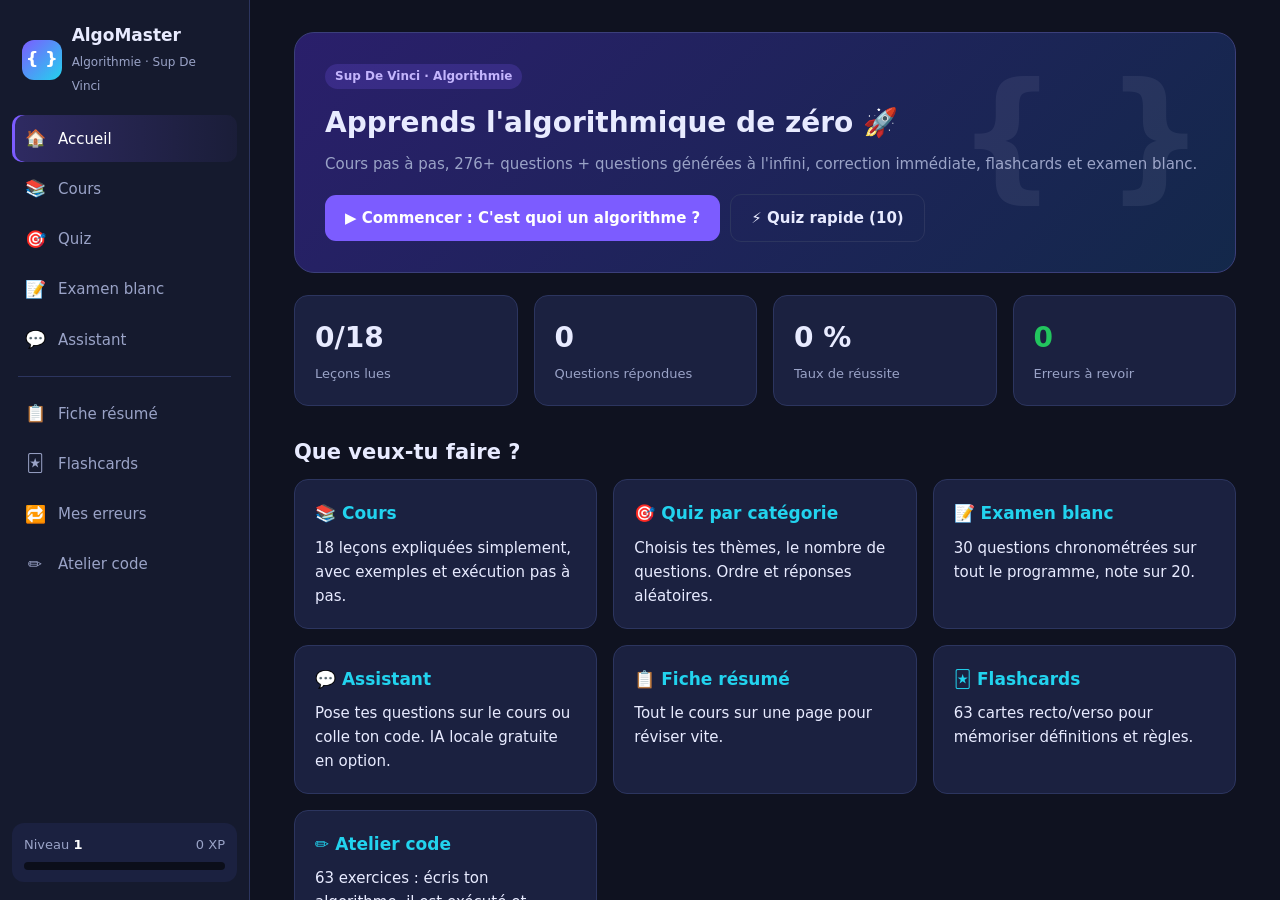
==== index.html @ 464a1f50 "Ajout de l'onglet Assistant (chatbot gratuit) - Assistant du cours : recherche BM25 dans les leçons," ====
<!DOCTYPE html>
<html lang="fr">
<head>
<meta charset="utf-8">
<meta name="viewport" content="width=device-width, initial-scale=1, viewport-fit=cover">
<meta name="theme-color" content="#0f1220">
<meta name="apple-mobile-web-app-capable" content="yes">
<meta name="apple-mobile-web-app-status-bar-style" content="black-translucent">
<meta name="apple-mobile-web-app-title" content="AlgoMaster">
<link rel="apple-touch-icon" href="[data-uri]">
<link rel="icon" href="[data-uri]">
<title>AlgoMaster</title>
<style>:root{
  --bg:#0f1220; --bg2:#151a2e; --card:#1b2140; --card2:#222a50; --line:#2c355f;
  --txt:#e8ebff; --mut:#9aa3c7; --acc:#7c5cff; --acc2:#22d3ee; --ok:#22c55e; --ko:#ef4444; --warn:#f59e0b;
  --code:#0b0e1a; --rad:14px;
}
*{box-sizing:border-box}
html,body{margin:0;height:100%}
body{background:var(--bg);color:var(--txt);font:15px/1.6 "Segoe UI",system-ui,sans-serif;display:flex;overflow:hidden}
a{color:var(--acc2)}
::-webkit-scrollbar{width:10px;height:10px}
::-webkit-scrollbar-thumb{background:#2c355f;border-radius:10px}
::-webkit-scrollbar-track{background:transparent}

/* Sidebar */
#side{width:250px;flex:none;background:var(--bg2);border-right:1px solid var(--line);display:flex;flex-direction:column;padding:18px 12px}
.brand{display:flex;align-items:center;gap:10px;padding:4px 10px 18px}
.logo{width:40px;height:40px;border-radius:12px;background:linear-gradient(135deg,var(--acc),var(--acc2));display:grid;place-items:center;font-weight:800;font-size:18px;color:#fff}
.brand b{font-size:17px;display:block}
.brand small{color:var(--mut);font-size:12px}
.nav{display:flex;flex-direction:column;gap:3px}
.nav button{all:unset;cursor:pointer;display:flex;align-items:center;gap:12px;padding:10px 12px;border-radius:10px;color:var(--mut);font-weight:500}
.nav button:hover{background:var(--card);color:var(--txt)}
.nav button.on{background:linear-gradient(90deg,rgba(124,92,255,.25),rgba(124,92,255,.05));color:#fff;box-shadow:inset 3px 0 0 var(--acc)}
.nav .ic{width:22px;text-align:center;font-size:17px}
.nav .sep{height:1px;background:var(--line);margin:10px 6px}
.nav .badge{margin-left:auto;background:var(--ko);color:#fff;font-size:11px;padding:0 7px;border-radius:10px}
.side-foot{margin-top:auto;padding:12px;background:var(--card);border-radius:12px}
.side-foot .lvl{display:flex;justify-content:space-between;font-size:13px;color:var(--mut)}
.bar{height:8px;background:#0b0e1a;border-radius:8px;overflow:hidden;margin-top:6px}
.bar i{display:block;height:100%;background:linear-gradient(90deg,var(--acc),var(--acc2));border-radius:8px;transition:width .5s}

/* Main */
#main{flex:1;overflow-y:auto;padding:32px 44px 60px}
.wrap{max-width:980px;margin:0 auto}
h1{font-size:28px;margin:0 0 6px}
h2{font-size:21px;margin:30px 0 10px}
h3{font-size:17px;margin:22px 0 8px;color:var(--acc2)}
.sub{color:var(--mut);margin:0 0 24px}
.grid{display:grid;gap:16px}
.g2{grid-template-columns:repeat(2,1fr)} .g3{grid-template-columns:repeat(3,1fr)} .g4{grid-template-columns:repeat(4,1fr)}
@media(max-width:1000px){.g3,.g4{grid-template-columns:repeat(2,1fr)}}
.card{background:var(--card);border:1px solid var(--line);border-radius:var(--rad);padding:20px}
.card h3{margin-top:0}
.card.click{cursor:pointer;transition:.18s}
.card.click:hover{transform:translateY(-3px);border-color:var(--acc);box-shadow:0 10px 30px rgba(124,92,255,.15)}
.stat b{font-size:28px;display:block}
.stat span{color:var(--mut);font-size:13px}
.hero{background:linear-gradient(135deg,#2a1f6b,#13284a);border:1px solid #3b3f7a;border-radius:20px;padding:30px;margin-bottom:22px;position:relative;overflow:hidden}
.hero:after{content:"{ }";position:absolute;right:30px;top:-10px;font-size:140px;font-weight:800;opacity:.07}
.pill{display:inline-block;padding:3px 10px;border-radius:20px;font-size:12px;font-weight:600;background:rgba(124,92,255,.2);color:#c4b5fd}
.pill.c1{background:rgba(34,211,238,.15);color:#67e8f9}
.pill.c2{background:rgba(245,158,11,.15);color:#fcd34d}
.pill.c3{background:rgba(34,197,94,.15);color:#86efac}
.btn{all:unset;cursor:pointer;display:inline-flex;align-items:center;gap:8px;padding:11px 20px;border-radius:11px;background:var(--acc);color:#fff;font-weight:600;transition:.15s}
.btn:hover{filter:brightness(1.12);transform:translateY(-1px)}
.btn.ghost{background:transparent;border:1px solid var(--line);color:var(--txt)}
.btn.ghost:hover{border-color:var(--acc)}
.btn.ok{background:var(--ok)} .btn.sm{padding:7px 14px;font-size:13px}
.btn[disabled]{opacity:.4;pointer-events:none}
.row{display:flex;gap:10px;flex-wrap:wrap;align-items:center}

/* Course */
.chap-list .card{display:flex;gap:16px;align-items:center}
.chap-num{width:44px;height:44px;flex:none;border-radius:12px;background:var(--card2);display:grid;place-items:center;font-weight:700;font-size:18px}
.done .chap-num{background:var(--ok);color:#06270f}
.lesson p,.lesson li{color:#d6daf5}
.lesson ul,.lesson ol{padding-left:22px}
.lesson li{margin:4px 0}
.box{border-radius:12px;padding:14px 18px;margin:16px 0;border-left:4px solid}
.box.def{background:rgba(124,92,255,.1);border-color:var(--acc)}
.box.tip{background:rgba(34,197,94,.08);border-color:var(--ok)}
.box.warn{background:rgba(245,158,11,.08);border-color:var(--warn)}
.box.ex{background:rgba(34,211,238,.07);border-color:var(--acc2)}
.box b.t{display:block;margin-bottom:4px}
pre.code{background:var(--code);border:1px solid var(--line);border-radius:12px;padding:14px 18px;font:14px/1.6 Consolas,"Cascadia Code",monospace;overflow-x:auto;margin:12px 0;color:#d5dbff;white-space:pre}
code{font-family:Consolas,monospace;background:var(--code);padding:1px 6px;border-radius:5px;color:#c4b5fd}
.kw{color:#c084fc;font-weight:600} .st{color:#86efac} .nu{color:#fbbf24} .cm{color:#6b7394;font-style:italic}
table.t{border-collapse:collapse;margin:12px 0;min-width:300px}
table.t th,table.t td{border:1px solid var(--line);padding:7px 14px;text-align:center}
table.t th{background:var(--card2)}
.v{color:var(--ok);font-weight:700} .f{color:var(--ko);font-weight:700}
.lesson-nav{display:flex;justify-content:space-between;margin-top:34px;padding-top:20px;border-top:1px solid var(--line)}
.analogy{background:var(--card2);border-radius:12px;padding:14px 18px;margin:14px 0}
.analogy:before{content:"💡 Image mentale : ";font-weight:700;color:var(--warn)}

/* Quiz */
.qhead{display:flex;justify-content:space-between;align-items:center;margin-bottom:14px;color:var(--mut);font-size:14px}
.qprog{height:6px;background:var(--card);border-radius:6px;overflow:hidden;margin-bottom:22px}
.qprog i{display:block;height:100%;background:linear-gradient(90deg,var(--acc),var(--acc2));transition:width .3s}
.qcard{background:var(--card);border:1px solid var(--line);border-radius:18px;padding:26px 28px}
.qtext{font-size:18px;font-weight:600;margin:4px 0 14px}
.choices{display:grid;gap:10px;margin-top:16px}
.choice{all:unset;cursor:pointer;display:flex;gap:14px;align-items:center;padding:14px 16px;border-radius:12px;background:var(--bg2);border:2px solid var(--line);transition:.12s}
.choice:hover{border-color:var(--acc)}
.choice .k{width:28px;height:28px;flex:none;border-radius:8px;background:var(--card2);display:grid;place-items:center;font-weight:700;font-size:13px}
.choice.good{border-color:var(--ok);background:rgba(34,197,94,.12)}
.choice.good .k{background:var(--ok);color:#052e12}
.choice.bad{border-color:var(--ko);background:rgba(239,68,68,.12)}
.choice.bad .k{background:var(--ko)}
.choice.lock{pointer-events:none}
.choice.dim{opacity:.5}
.qinput{display:flex;gap:10px;margin-top:16px}
.qinput input{flex:1;background:var(--bg2);border:2px solid var(--line);border-radius:12px;padding:13px 16px;color:var(--txt);font:16px Consolas,monospace;outline:none}
.qinput input:focus{border-color:var(--acc)}
.qinput input.good{border-color:var(--ok)} .qinput input.bad{border-color:var(--ko)}
.fb{margin-top:18px;border-radius:12px;padding:16px 18px;animation:pop .25s}
.fb.good{background:rgba(34,197,94,.1);border:1px solid rgba(34,197,94,.4)}
.fb.bad{background:rgba(239,68,68,.08);border:1px solid rgba(239,68,68,.4)}
.fb h4{margin:0 0 6px;font-size:16px}
.fb.good h4{color:var(--ok)} .fb.bad h4{color:#f87171}
.fb p{margin:6px 0;color:#d6daf5}
@keyframes pop{from{opacity:0;transform:translateY(6px)}to{opacity:1;transform:none}}
.cat-pick{display:grid;grid-template-columns:repeat(3,1fr);gap:10px}
.cat-pick label{display:flex;gap:10px;align-items:center;padding:12px 14px;background:var(--bg2);border:2px solid var(--line);border-radius:12px;cursor:pointer;user-select:none}
.cat-pick label:has(input:checked){border-color:var(--acc);background:rgba(124,92,255,.12)}
.cat-pick input{accent-color:var(--acc);width:17px;height:17px}
.seg{display:inline-flex;background:var(--bg2);border:1px solid var(--line);border-radius:11px;padding:4px;gap:4px}
.seg button{all:unset;cursor:pointer;padding:7px 16px;border-radius:8px;color:var(--mut);font-weight:600}
.seg button.on{background:var(--acc);color:#fff}
.score-ring{width:170px;height:170px;border-radius:50%;display:grid;place-items:center;margin:10px auto 20px}
.score-ring div{width:138px;height:138px;border-radius:50%;background:var(--card);display:grid;place-items:center;text-align:center}
.score-ring b{font-size:36px;display:block;line-height:1}
.review-item{border-left:4px solid var(--ok);padding:10px 16px;margin:10px 0;background:var(--bg2);border-radius:0 10px 10px 0}
.review-item.bad{border-color:var(--ko)}
.review-item small{color:var(--mut)}
.timer{font:600 16px Consolas,monospace;padding:4px 12px;border-radius:8px;background:var(--card)}
.timer.low{color:var(--ko)}

/* Flashcards */
.flash-wrap{perspective:1200px;max-width:660px;margin:20px auto}
.flash{position:relative;height:340px;transition:transform .55s;transform-style:preserve-3d;cursor:pointer}
.flash.flip{transform:rotateY(180deg)}
.flash>div{position:absolute;inset:0;backface-visibility:hidden;border-radius:20px;padding:30px;display:flex;flex-direction:column;justify-content:center;align-items:center;text-align:center;border:1px solid var(--line);overflow:auto}
.flash .front{background:linear-gradient(135deg,#2a1f6b,#1b2140);font-size:21px;font-weight:600}
.flash .back{background:var(--card);transform:rotateY(180deg);font-size:16px}
.flash .back pre.code{text-align:left;font-size:13px}
.flash small{color:var(--mut);font-size:12px;position:absolute;bottom:14px}

/* Exercises */
details.sol{margin-top:10px;background:var(--bg2);border-radius:10px;padding:10px 14px;border:1px solid var(--line)}
details.sol summary{cursor:pointer;font-weight:600;color:var(--acc2)}
details.hint summary{color:var(--warn)}
.diff{font-size:12px;letter-spacing:2px;color:var(--warn)}
.toast{position:fixed;bottom:24px;right:24px;background:var(--card2);border:1px solid var(--acc);padding:12px 18px;border-radius:12px;animation:pop .3s;z-index:9}
.empty{text-align:center;padding:50px;color:var(--mut)}
.empty b{font-size:44px;display:block}
.kbd{display:inline-block;border:1px solid var(--line);border-bottom-width:2px;border-radius:5px;padding:0 6px;font-size:12px;color:var(--mut)}
.tt-demo{display:flex;gap:16px;align-items:center;flex-wrap:wrap}
.tog{all:unset;cursor:pointer;padding:8px 16px;border-radius:10px;font-weight:700;min-width:70px;text-align:center}
.tog.on{background:rgba(34,197,94,.2);color:var(--ok)} .tog.off{background:rgba(239,68,68,.15);color:#f87171}
.tracer{background:var(--bg2);border:1px solid var(--line);border-radius:12px;padding:16px;margin:14px 0}
.tracer .line{font:14px Consolas,monospace;padding:2px 8px;border-radius:5px;white-space:pre}
.tracer .line.cur{background:rgba(124,92,255,.35)}
.vars{display:flex;gap:10px;flex-wrap:wrap;margin:10px 0}
.vars span{background:var(--card2);padding:4px 12px;border-radius:8px;font:13px Consolas,monospace}
.out{background:#000;color:#4ade80;font:13px Consolas,monospace;padding:10px 14px;border-radius:8px;min-height:36px;white-space:pre-wrap}
.catbar{display:flex;align-items:center;gap:12px;margin:8px 0}
.catbar span{width:180px;font-size:14px}
.catbar .bar{flex:1;margin:0}
.catbar em{width:60px;text-align:right;font-style:normal;color:var(--mut);font-size:13px}

/* Atelier code */
.ex-grid{display:grid;grid-template-columns:1.25fr 1fr;gap:18px;margin-top:18px;align-items:start}
@media(max-width:1100px){.ex-grid{grid-template-columns:1fr}}
.toolbar{display:flex;flex-wrap:wrap;gap:6px;margin-bottom:8px}
.toolbar button{all:unset;cursor:pointer;padding:5px 10px;border-radius:8px;background:var(--card);border:1px solid var(--line);font:13px Consolas,monospace;color:var(--txt)}
.toolbar button:hover{border-color:var(--acc)}
.toolbar .snip{color:var(--acc2);font-family:"Segoe UI",sans-serif;font-weight:600}
.ed-wrap{display:flex;background:var(--code);border:1px solid var(--line);border-radius:12px;overflow:hidden;height:420px;resize:vertical;min-height:200px}
.ed-wrap:focus-within{border-color:var(--acc)}
.gutter{padding:14px 0;text-align:right;color:#4b5580;font:14px/1.6 Consolas,monospace;user-select:none;overflow:hidden;min-width:44px;background:#0d1122;border-right:1px solid var(--line)}
.gutter div{padding:0 10px 0 6px}
.gutter .err{color:#fff;background:var(--ko)}
#ed{flex:1;background:transparent;color:#d5dbff;border:0;outline:0;resize:none;padding:14px;font:14px/1.6 Consolas,"Cascadia Code",monospace;white-space:pre;overflow:auto;tab-size:3;caret-color:var(--acc2)}
.test{border-left:4px solid var(--line);background:var(--bg2);border-radius:0 10px 10px 0;padding:10px 14px;margin:8px 0;font-size:14px}
.test.ok{border-color:var(--ok)} .test.ko{border-color:var(--ko)}
.test code{font-size:13px;white-space:pre-wrap}
.lbl{color:var(--mut);font-size:12px}
.errbox{background:rgba(239,68,68,.1);border:1px solid rgba(239,68,68,.4);border-radius:10px;padding:10px 14px;margin:8px 0;color:#fca5a5;font-size:14px}
.errbox a,.out a{cursor:pointer;text-decoration:underline;color:#fecaca}
.win{background:rgba(34,197,94,.12);border:1px solid rgba(34,197,94,.5);border-radius:12px;padding:14px 16px;margin:10px 0;animation:pop .3s}
.exo-card.ok{border-color:rgba(34,197,94,.55)} .exo-card.wip{border-color:rgba(245,158,11,.45)}
.note{color:var(--mut);font-size:14px;margin:6px 0}
#inp{width:100%;margin-top:10px;background:var(--bg2);border:1px solid var(--line);border-radius:10px;padding:9px 12px;color:var(--txt);font:14px Consolas,monospace;outline:none}
#inp:focus{border-color:var(--acc)}
.out .pr{color:#6b7394} .out .er{color:#f87171}
.btn[disabled]{opacity:.4;pointer-events:none}

/* Fenêtre de confirmation */
:root{color-scheme:dark}
.modal{position:fixed;inset:0;background:rgba(5,7,15,.72);display:grid;place-items:center;z-index:20;padding:16px}
.modal-box{background:var(--card);border:1px solid var(--line);border-radius:16px;padding:20px 22px;max-width:420px;width:100%;animation:pop .2s}
.modal-box p{margin:0 0 16px}
.grid>*,.ex-grid>*{min-width:0}
pre.code{max-width:100%}
#main{padding-left:max(44px,env(safe-area-inset-left,0px));padding-right:max(44px,env(safe-area-inset-right,0px))}
:focus-visible{outline:2px solid var(--acc2);outline-offset:2px}

/* ===== Téléphone ===== */
@media (max-width:760px){
  body{flex-direction:column}
  #side{order:2;width:auto;flex:none;flex-direction:row;padding-block:4px;padding-left:max(6px,env(safe-area-inset-left,0px));padding-right:max(6px,env(safe-area-inset-right,0px));border-right:0;border-top:1px solid var(--line)}
  .brand,.side-foot{display:none}
  .nav{flex-direction:row;overflow-x:auto;gap:2px;width:100%;scrollbar-width:none}
  .nav::-webkit-scrollbar{display:none}
  .nav .sep{display:none}
  .nav button{flex-direction:column;gap:1px;padding:6px 8px;font-size:11px;min-width:62px;justify-content:center;text-align:center;position:relative;white-space:nowrap}
  .nav .ic{font-size:20px;width:auto}
  .nav button.on{box-shadow:inset 0 3px 0 var(--acc)}
  .nav .badge{position:absolute;top:2px;right:6px;margin:0}
  #main{padding-block:18px 28px;padding-left:max(16px,env(safe-area-inset-left,0px));padding-right:max(16px,env(safe-area-inset-right,0px))}
  h1{font-size:23px} h2{font-size:19px;margin-top:24px}
  .sub{margin-bottom:16px}
  .g2,.g3{grid-template-columns:1fr}
  .g4{grid-template-columns:1fr 1fr}
  .hero{padding:20px;border-radius:16px}
  .hero:after{display:none}
  .card{padding:16px}
  .qcard{padding:18px 16px}
  .qtext{font-size:16.5px}
  .choice{padding:13px 12px}
  .cat-pick{grid-template-columns:1fr}
  pre.code{font-size:12.5px;padding:12px}
  table.t{display:block;overflow-x:auto;min-width:0;max-width:100%}
  .kbd-hint{font-size:0!important}
  .kbd-hint .kbd{display:none}
  .kbd-hint .btn{font-size:13px}
  .btn .kbd{display:none}
  .catbar span{width:auto;flex:0 0 44%;font-size:13px}
  .flash{height:300px} .flash .front{font-size:18px}
  .lesson-nav{flex-direction:column;gap:10px}
  .lesson-nav .btn{justify-content:center}
  .qinput input,#inp,#ed{font-size:16px}
  .ed-wrap{height:340px}
  .gutter{min-width:34px;font-size:16px}
  .toolbar{flex-wrap:nowrap;overflow-x:auto;padding-bottom:4px}
  .toolbar button{flex:none}
  .score-ring{width:140px;height:140px} .score-ring div{width:112px;height:112px}
  .score-ring b{font-size:30px}
  .seg{flex-wrap:wrap}
  .toast{left:16px;right:16px;bottom:90px}
  .tt-demo{gap:10px}
}

/* Assistant */
.ai-bar{display:flex;flex-wrap:wrap;gap:10px;align-items:center;margin-bottom:16px}
.ai-bar .note{margin:0;flex:1 1 260px}
.ai-bar .bar{margin:8px 0 4px}
.chat-log{display:flex;flex-direction:column;gap:12px;margin-bottom:14px}
.msg{max-width:88%;padding:12px 16px;border-radius:16px;line-height:1.55;min-width:0;overflow-wrap:anywhere}
.msg.me{align-self:flex-end;background:var(--acc);color:#fff;border-bottom-right-radius:4px}
.msg.me pre.code{margin:0;background:rgba(0,0,0,.25);border-color:transparent;color:#fff}
.msg.bot{align-self:flex-start;background:var(--card);border:1px solid var(--line);border-bottom-left-radius:4px}
.msg.bot p{margin:6px 0}
.msg.bot .box{margin:8px 0}
.chat-src{max-height:420px;overflow:auto}
.chat-src table.t{display:block;overflow-x:auto}
.msg a{cursor:pointer}
.chips{display:flex;flex-wrap:wrap;gap:8px;margin-bottom:12px}
.chip{all:unset;cursor:pointer;padding:6px 12px;border-radius:20px;background:var(--bg2);border:1px solid var(--line);font-size:13px;color:var(--txt)}
.chip:hover{border-color:var(--acc)}
.chat-form{display:flex;gap:10px;align-items:flex-end;position:sticky;bottom:0;background:var(--bg);padding-block:10px}
#chat-in{flex:1;min-width:0;resize:vertical;min-height:48px;max-height:240px;background:var(--bg2);border:2px solid var(--line);border-radius:12px;padding:12px 14px;color:var(--txt);font:15px "Segoe UI",system-ui,sans-serif;outline:none}
#chat-in:focus{border-color:var(--acc)}
.cursor{animation:blink 1s steps(2) infinite;color:var(--acc2)}
@keyframes blink{50%{opacity:0}}
.er{color:#f87171}
@media (max-width:760px){ .msg{max-width:96%} #chat-in{font-size:16px} }
</style>
</head>
<body>
<!--BODY-->
<aside id="side">
  <div class="brand"><div class="logo">{ }</div><div><b>AlgoMaster</b><small>Algorithmie · Sup De Vinci</small></div></div>
  <nav class="nav" id="nav"></nav>
  <div class="side-foot" id="lvl"></div>
</aside>
<main id="main"></main>
<script>// ================== CATÉGORIES ==================
const CATS = {
  intro:      {name:"Introduction",            icon:"🧭", part:1},
  variables:  {name:"Variables & types",       icon:"📦", part:1},
  operateurs: {name:"Opérateurs & logique",    icon:"🧮", part:1},
  conditions: {name:"Conditions",              icon:"🔀", part:1},
  boucles:    {name:"Boucles",                 icon:"🔁", part:2},
  classiques: {name:"Algorithmes classiques",  icon:"🏛️", part:2},
  recursivite:{name:"Récursivité",            icon:"🪆", part:2},
  tableaux:   {name:"Tableaux",                icon:"🗂️", part:2},
  tris:       {name:"Algorithmes de tri",      icon:"🔃", part:2},
  complexite: {name:"Complexité",              icon:"⏱️", part:2},
  fonctions:  {name:"Fonctions & modularité",  icon:"🧩", part:3},
};
const PARTS = {1:"Fondations et conditions",2:"Boucles, tableaux et complexité",3:"Fonctions et résolution de problèmes"};

// ================== TRACES PAS À PAS ==================
const TRACES = {
  moyenne: {
    code:["Début","  A ← 12","  B ← 16","  Moyenne ← (A + B) / 2","  Afficher Moyenne","Fin"],
    steps:[{l:0,v:{}},{l:1,v:{A:12}},{l:2,v:{A:12,B:16}},{l:3,v:{A:12,B:16,Moyenne:14}},{l:4,v:{A:12,B:16,Moyenne:14},o:"14"},{l:5,v:{A:12,B:16,Moyenne:14},o:"14"}]
  },
  pour: {
    code:["Début","  Pour i allant de 1 à 3 Faire","    Afficher i","  FinPour","Fin"],
    steps:[{l:0,v:{}},{l:1,v:{i:1}},{l:2,v:{i:1},o:"1"},{l:3,v:{i:1},o:"1"},{l:1,v:{i:2},o:"1"},{l:2,v:{i:2},o:"1\n2"},{l:3,v:{i:2},o:"1\n2"},{l:1,v:{i:3},o:"1\n2"},{l:2,v:{i:3},o:"1\n2\n3"},{l:3,v:{i:3},o:"1\n2\n3"},{l:4,v:{i:3},o:"1\n2\n3"}]
  },
  tantque: {
    code:["Début","  i ← 1","  TantQue i <= 3 Faire","    Afficher i","    i ← i + 1","  FinTantQue","Fin"],
    steps:[{l:0,v:{}},{l:1,v:{i:1}},{l:2,v:{i:1},n:"1 <= 3 ? VRAI → on entre"},{l:3,v:{i:1},o:"1"},{l:4,v:{i:2},o:"1"},{l:2,v:{i:2},o:"1",n:"2 <= 3 ? VRAI"},{l:3,v:{i:2},o:"1\n2"},{l:4,v:{i:3},o:"1\n2"},{l:2,v:{i:3},o:"1\n2",n:"3 <= 3 ? VRAI"},{l:3,v:{i:3},o:"1\n2\n3"},{l:4,v:{i:4},o:"1\n2\n3"},{l:2,v:{i:4},o:"1\n2\n3",n:"4 <= 3 ? FAUX → on sort"},{l:6,v:{i:4},o:"1\n2\n3"}]
  },
  somme: {
    code:["Début","  somme ← 0","  Pour i allant de 1 à 4 Faire","    somme ← somme + i","  FinPour","  Afficher somme","Fin"],
    steps:[{l:0,v:{}},{l:1,v:{somme:0}},{l:2,v:{somme:0,i:1}},{l:3,v:{somme:1,i:1},n:"0 + 1 = 1"},{l:2,v:{somme:1,i:2}},{l:3,v:{somme:3,i:2},n:"1 + 2 = 3"},{l:2,v:{somme:3,i:3}},{l:3,v:{somme:6,i:3},n:"3 + 3 = 6"},{l:2,v:{somme:6,i:4}},{l:3,v:{somme:10,i:4},n:"6 + 4 = 10"},{l:5,v:{somme:10,i:4},o:"10"},{l:6,v:{somme:10,i:4},o:"10"}]
  },
  max: {
    code:["Début","  Notes ← [12, 8, 17, 14]","  maximum ← Notes[0]","  Pour i allant de 1 à 3 Faire","    Si Notes[i] > maximum Alors","      maximum ← Notes[i]","    FinSi","  FinPour","  Afficher maximum","Fin"],
    steps:[{l:0,v:{}},{l:1,v:{Notes:"[12,8,17,14]"}},{l:2,v:{maximum:12}},{l:3,v:{maximum:12,i:1}},{l:4,v:{maximum:12,i:1},n:"Notes[1]=8 > 12 ? FAUX"},{l:3,v:{maximum:12,i:2}},{l:4,v:{maximum:12,i:2},n:"Notes[2]=17 > 12 ? VRAI"},{l:5,v:{maximum:17,i:2}},{l:3,v:{maximum:17,i:3}},{l:4,v:{maximum:17,i:3},n:"Notes[3]=14 > 17 ? FAUX"},{l:8,v:{maximum:17,i:3},o:"17"},{l:9,v:{maximum:17,i:3},o:"17"}]
  },
  pgcd: {
    code:["Début","  a ← 48","  b ← 18","  TantQue b ≠ 0 Faire","    r ← a MOD b","    a ← b","    b ← r","  FinTantQue","  Afficher a","Fin"],
    steps:[{l:0,v:{}},{l:1,v:{a:48}},{l:2,v:{a:48,b:18}},{l:3,v:{a:48,b:18},n:"18 ≠ 0 → on continue"},{l:4,v:{a:48,b:18,r:12},n:"48 MOD 18 = 12"},{l:5,v:{a:18,b:18,r:12}},{l:6,v:{a:18,b:12,r:12}},{l:3,v:{a:18,b:12,r:12},n:"12 ≠ 0"},{l:4,v:{a:18,b:12,r:6},n:"18 MOD 12 = 6"},{l:5,v:{a:12,b:12,r:6}},{l:6,v:{a:12,b:6,r:6}},{l:3,v:{a:12,b:6,r:6},n:"6 ≠ 0"},{l:4,v:{a:12,b:6,r:0},n:"12 MOD 6 = 0"},{l:5,v:{a:6,b:6,r:0}},{l:6,v:{a:6,b:0,r:0}},{l:3,v:{a:6,b:0,r:0},n:"b = 0 → on sort"},{l:8,v:{a:6,b:0,r:0},o:"6"},{l:9,v:{a:6,b:0,r:0},o:"6"}]
  }
};

TRACES.factrec = {
  code:["Fonction Fact(n) : entier","  Si n <= 1 Alors","    Retourner 1","  FinSi","  Retourner n * Fact(n - 1)","FinFonction"],
  steps:[
    {l:0,v:{pile:"Fact(3)",n:3},n:"On appelle Fact(3)"},
    {l:1,v:{pile:"Fact(3)",n:3},n:"3 <= 1 ? FAUX"},
    {l:4,v:{pile:"Fact(3)",n:3},n:"Pour calculer 3 × Fact(2), il faut d'abord Fact(2) : nouvel appel"},
    {l:0,v:{pile:"Fact(3) → Fact(2)",n:2}},
    {l:1,v:{pile:"Fact(3) → Fact(2)",n:2},n:"2 <= 1 ? FAUX"},
    {l:4,v:{pile:"Fact(3) → Fact(2)",n:2},n:"Il faut Fact(1) : nouvel appel"},
    {l:0,v:{pile:"Fact(3) → Fact(2) → Fact(1)",n:1}},
    {l:1,v:{pile:"Fact(3) → Fact(2) → Fact(1)",n:1},n:"1 <= 1 ? VRAI : c'est le cas de base"},
    {l:2,v:{pile:"Fact(3) → Fact(2) → Fact(1)",n:1},n:"Fact(1) retourne 1. On remonte !"},
    {l:4,v:{pile:"Fact(3) → Fact(2)",n:2},n:"Fact(2) = 2 × Fact(1) = 2 × 1 = 2"},
    {l:4,v:{pile:"Fact(3)",n:3},n:"Fact(3) = 3 × Fact(2) = 3 × 2 = 6"},
    {l:5,v:{"résultat":6},o:"6"}]
};
TRACES.bulles = {
  code:["Début","  T ← [3, 1, 2]","  Pour i ← 0 à N - 2 Faire","    Pour j ← 0 à N - i - 2 Faire","      Si T[j] > T[j + 1] Alors","        Temp ← T[j]","        T[j] ← T[j + 1]","        T[j + 1] ← Temp","      FinSi","    FinPour","  FinPour","  Afficher T","Fin"],
  steps:[
    {l:1,v:{T:"[3, 1, 2]",N:3}},
    {l:2,v:{T:"[3, 1, 2]",i:0},n:"1er passage"},
    {l:3,v:{T:"[3, 1, 2]",i:0,j:0}},
    {l:4,v:{T:"[3, 1, 2]",i:0,j:0},n:"T[0]=3 > T[1]=1 ? VRAI → on échange"},
    {l:5,v:{T:"[3, 1, 2]",i:0,j:0,Temp:3}},
    {l:6,v:{T:"[1, 1, 2]",i:0,j:0,Temp:3}},
    {l:7,v:{T:"[1, 3, 2]",i:0,j:0,Temp:3}},
    {l:3,v:{T:"[1, 3, 2]",i:0,j:1}},
    {l:4,v:{T:"[1, 3, 2]",i:0,j:1},n:"T[1]=3 > T[2]=2 ? VRAI → on échange"},
    {l:7,v:{T:"[1, 2, 3]",i:0,j:1,Temp:3},n:"Le plus grand (3) est arrivé à la fin"},
    {l:2,v:{T:"[1, 2, 3]",i:1},n:"2e passage (un voisin de moins à comparer)"},
    {l:3,v:{T:"[1, 2, 3]",i:1,j:0}},
    {l:4,v:{T:"[1, 2, 3]",i:1,j:0},n:"T[0]=1 > T[1]=2 ? FAUX → rien"},
    {l:11,v:{T:"[1, 2, 3]"},o:"[1, 2, 3]"},
    {l:12,v:{T:"[1, 2, 3]"},o:"[1, 2, 3]"}]
};

// ================== LEÇONS ==================
const LESSONS = [
// ---------------------------------------------------------------- PARTIE 1
{id:"l1", part:1, cat:"intro", title:"C'est quoi un algorithme ?", html:`
<p>Bienvenue ! Ici on part de <b>zéro</b>. Pas besoin de savoir programmer : l'algorithmique, c'est d'abord apprendre à <b>réfléchir étape par étape</b>.</p>
<div class="box def"><b class="t">📘 Définition — Algorithme</b>Un algorithme est une <b>suite finie</b> et <b>non ambiguë</b> d'instructions, à suivre dans un <b>ordre précis</b>, pour résoudre un problème ou obtenir un résultat.</div>
<div class="box def"><b class="t">📘 Définition — Algorithmique</b>L'algorithmique est l'étude et la production de règles et de techniques qui servent à <b>concevoir</b> des algorithmes.</div>
<div class="analogy">Une <b>recette de cuisine</b> est un algorithme : des ingrédients (les <i>données d'entrée</i>), des étapes dans un ordre précis (les <i>instructions</i>), et un plat à la fin (le <i>résultat</i>).</div>
<h3>Décortiquons les 3 mots-clés</h3>
<ul>
<li><b>Finie</b> : l'algorithme doit <b>s'arrêter</b> un jour. Une recette qui dit « remuer pour toujours » n'est pas un algorithme.</li>
<li><b>Non ambiguë</b> : chaque instruction n'a <b>qu'une seule interprétation</b>. « Ajouter un peu de sel » est ambigu ; « ajouter 5 g de sel » ne l'est pas.</li>
<li><b>Ordre précis</b> : on ne met pas le gâteau au four avant de mélanger la pâte.</li>
</ul>
<h3>Des algorithmes partout autour de toi</h3>
<ul>
<li>💳 <b>Carte bancaire</b> : vérifier le code PIN.</li>
<li>🗺️ <b>GPS</b> : comparer plusieurs chemins pour trouver le plus rapide.</li>
<li>📧 <b>Boîte mail</b> : détecter et filtrer les spams.</li>
<li>🛗 <b>Ascenseur</b> : déterminer l'ordre de desserte des étages.</li>
</ul>
<h3>À quoi ça sert ?</h3>
<ul>
<li>Résoudre un problème de manière <b>logique et structurée</b>.</li>
<li>Définir une suite <b>finie</b> d'instructions <b>précises</b>.</li>
<li>Obtenir un <b>résultat attendu</b> à partir de <b>données d'entrée</b>.</li>
<li>Accomplir une tâche de manière <b>automatique et reproductible</b>.</li>
</ul>
<div class="box tip"><b class="t">✅ En bref</b>Un algorithme sert à… nous simplifier la vie !</div>
<h3>Algorithme ≠ Programme</h3>
<p>Un <b>algorithme</b> est une idée, une méthode, écrite en français structuré (le <b>pseudo-code</b>). Un <b>programme</b> <b>traduit</b> cet algorithme dans un <b>langage de programmation</b> (Python, Java, C…) pour qu'un ordinateur puisse l'<b>exécuter</b>.</p>
<div class="analogy">L'algorithme, c'est le plan de la maison. Le programme, c'est la maison construite avec de vraies briques (un vrai langage).</div>
<table class="t"><tr><th></th><th>Algorithme</th><th>Programme</th></tr>
<tr><td>Écrit en</td><td>pseudo-code (français)</td><td>langage (Python, C…)</td></tr>
<tr><td>Lu par</td><td>un humain</td><td>un ordinateur</td></tr>
<tr><td>Exécutable ?</td><td class="f">Non</td><td class="v">Oui</td></tr></table>
`},
{id:"l2", part:1, cat:"intro", title:"Résoudre un problème étape par étape", html:`
<p>Avant d'écrire la moindre ligne, il faut une <b>méthode</b>. Voici les 5 étapes du cours, à suivre <b>dans l'ordre</b> :</p>
<ol>
<li><b>Comprendre le problème</b> : identifier l'objectif à atteindre.</li>
<li><b>Identifier les données</b> : quelles informations ai-je (<i>entrées</i>) et quel résultat j'attends (<i>sortie</i>) ?</li>
<li><b>Décomposer la solution</b> : définir les étapes nécessaires dans le bon ordre.</li>
<li><b>Formaliser l'algorithme</b> : écrire les instructions en <b>pseudo-code</b>.</li>
<li><b>Tester la solution</b> : vérifier le résultat avec plusieurs exemples et corriger les erreurs.</li>
</ol>
<div class="box tip"><b class="t">🧠 Moyen mnémotechnique</b><b>C</b>omprendre → <b>I</b>dentifier → <b>D</b>écomposer → <b>F</b>ormaliser → <b>T</b>ester</div>
<h3>Exemple complet : calculer une moyenne</h3>
<p><b>1. Comprendre</b> : on veut la moyenne de deux nombres.<br><b>2. Données</b> : entrée = deux nombres A et B ; sortie = leur moyenne.<br><b>3. Décomposer</b> : additionner A et B, diviser par 2, afficher.<br><b>4. Formaliser</b> :</p>
<pre class="code">Algorithme : Calculer_Moyenne
// Entrée : deux nombres A et B
// Sortie : la moyenne des deux nombres
Début
  Moyenne ← (A + B) / 2
  Afficher Moyenne
Fin</pre>
<p><b>5. Tester</b> : avec A = 12 et B = 16 → (12 + 16) / 2 = 28 / 2 = <b>14</b> ✔️. Avec A = 10 et B = 10 → 10 ✔️.</p>
<h3>▶️ Regarde l'algorithme s'exécuter</h3>
<p>Clique sur « Étape suivante » et observe comment les variables changent :</p>
<div data-trace="moyenne"></div>
<div class="box warn"><b class="t">⚠️ Piège classique</b>Écrire <code>A + B / 2</code> sans parenthèses ! La division est prioritaire : 12 + 16 / 2 = 12 + 8 = 20 ❌. Il faut <code>(A + B) / 2</code>.</div>
<div class="box def"><b class="t">À retenir</b>Un algorithme combine des <b>données</b>, des <b>calculs</b> et des <b>conditions</b> pour résoudre un problème. Il commence par <code>Début</code> et finit par <code>Fin</code>.</div>
`},
{id:"l3", part:1, cat:"variables", title:"Les variables et les types", html:`
<div class="box def"><b class="t">📘 Variable</b>Une variable est une <b>case mémoire</b> qui porte un <b>nom</b> et qui contient une <b>valeur</b>. Cette valeur peut <b>changer</b> au cours de l'algorithme (d'où le nom « variable »).</div>
<div class="analogy">Une variable, c'est une <b>boîte avec une étiquette</b>. L'étiquette = le nom (<code>age</code>), le contenu = la valeur (<code>20</code>). Le <b>type</b> dit quel genre de chose on a le droit de mettre dedans.</div>
<h3>Les 4 types de base</h3>
<table class="t"><tr><th>Type</th><th>Définition</th><th>Exemples</th><th>Utilisation</th></tr>
<tr><td><b>Entier</b> (Integer)</td><td>nombre sans partie décimale</td><td>-5, 0, 12, 150</td><td>âge, nombre d'étudiants, quantité</td></tr>
<tr><td><b>Réel</b> (Float)</td><td>nombre pouvant avoir une partie décimale</td><td>3.14, -2.5, 10.0</td><td>prix, température, moyenne</td></tr>
<tr><td><b>Booléen</b> (Boolean)</td><td>valeur logique à 2 états seulement</td><td>VRAI, FAUX</td><td>majeur ?, mot de passe correct ?</td></tr>
<tr><td><b>Chaîne</b> (String)</td><td>suite de caractères = du texte</td><td>"Bonjour", "Alice", "12345"</td><td>nom, adresse, message</td></tr></table>
<div class="box warn"><b class="t">⚠️ Pièges fréquents</b>
<ul><li><code>10.0</code> est un <b>réel</b>, pas un entier (il a une partie décimale, même nulle).</li>
<li><code>"12345"</code> est une <b>chaîne</b> (il y a des guillemets !), pas un nombre. On ne peut pas faire de calcul avec.</li>
<li><code>"VRAI"</code> entre guillemets est une chaîne ; <code>VRAI</code> sans guillemets est un booléen.</li>
<li>Un nombre <b>négatif</b> comme -5 reste un <b>entier</b>.</li></ul></div>
<h3>Comment choisir le bon type ?</h3>
<ul>
<li>Ça se compte (personnes, objets) → <b>Entier</b></li>
<li>Ça se mesure / peut avoir des virgules (prix, moyenne, taille) → <b>Réel</b></li>
<li>C'est une réponse oui/non → <b>Booléen</b></li>
<li>C'est du texte (nom, code postal, numéro de téléphone) → <b>Chaîne</b></li>
</ul>
<div class="box tip"><b class="t">💡 Astuce</b>Un numéro de téléphone « 0612345678 » se stocke en <b>Chaîne</b> : on ne fait jamais de calcul dessus, et le 0 du début disparaîtrait avec un entier !</div>
<h3>Déclarer une variable</h3>
<p><b>Déclarer</b> une variable, c'est annoncer son <b>nom</b> et (selon la notation) son <b>type</b>, avant de l'utiliser.</p>
<pre class="code">Déclarer age : Entier
Déclarer prenom : Chaîne
Déclarer moyenne : Réel
Déclarer est_majeur : Booléen</pre>
<p><b>Objectif</b> : identifier les données que l'algorithme doit manipuler.</p>
`},
{id:"l4", part:1, cat:"variables", title:"Affectation, Lire et Afficher", html:`
<h3>1. L'affectation : ←</h3>
<div class="box def"><b class="t">📘 Affectation</b>Affecter une valeur, c'est <b>stocker</b> cette valeur dans une variable. Notation : la flèche <code>←</code></div>
<pre class="code">age ← 20
moyenne ← 15.5
prenom ← "Alice"</pre>
<p><code>age ← 20</code> se lit : « la variable <b>age reçoit</b> la valeur 20 ». On lit <b>de droite à gauche</b> : la valeur va dans la boîte.</p>
<h3>Une variable peut changer de valeur</h3>
<pre class="code">age ← 20
age ← 21</pre>
<p>La valeur finale de <code>age</code> est <b>21</b>. L'ancienne valeur (20) est <b>écrasée</b> : une variable ne garde qu'<b>une seule valeur à la fois</b>.</p>
<h3>Le cas qui perturbe tout le monde : x ← x + 1</h3>
<pre class="code">x ← 5
x ← x + 1</pre>
<p>En maths, « x = x + 1 » est impossible. Mais en algorithmique, on <b>calcule d'abord la droite</b> (x + 1 = 5 + 1 = 6), <b>puis</b> on range le résultat dans x. Donc x vaut <b>6</b>. C'est ce qu'on appelle <b>incrémenter</b>.</p>
<div class="box tip"><b class="t">✅ Règle d'or de l'affectation</b>1) On évalue <b>tout</b> le côté droit avec les valeurs actuelles. 2) On met le résultat dans la variable de gauche.</div>
<h3>Exemple : échanger deux variables</h3>
<pre class="code">a ← 3
b ← 7
temp ← a     // temp = 3
a ← b        // a = 7
b ← temp     // b = 3</pre>
<p>Sans la variable <code>temp</code>, on perdrait la valeur de a ! (si on fait <code>a ← b</code> puis <code>b ← a</code>, les deux valent 7).</p>
<h3>2. Lire : récupérer une donnée</h3>
<p><b>Lire</b> une donnée consiste à récupérer une information fournie par l'<b>utilisateur</b> (au clavier) ou une autre source.</p>
<pre class="code">Afficher "Quel est votre âge ?"
Lire age</pre>
<p>L'algorithme <b>attend</b> que l'utilisateur tape une valeur, puis la <b>stocke</b> dans <code>age</code>.</p>
<h3>3. Afficher : montrer un résultat</h3>
<p><b>Afficher</b> consiste à présenter une information à l'utilisateur (à l'écran).</p>
<pre class="code">age ← 20
Afficher age            // affiche : 20
Afficher "age"          // affiche le TEXTE : age
Afficher "J'ai ", age, " ans"   // affiche : J'ai 20 ans</pre>
<div class="box warn"><b class="t">⚠️ Attention aux guillemets</b><code>Afficher age</code> affiche la <b>valeur</b> de la variable (20). <code>Afficher "age"</code> affiche le <b>mot</b> « age ».</div>
<div class="box def"><b class="t">À retenir</b><code>Lire</code> = entrée (utilisateur → algorithme). <code>Afficher</code> = sortie (algorithme → utilisateur). <code>←</code> = ranger une valeur dans une variable.</div>
`},
{id:"l5", part:1, cat:"operateurs", title:"Opérateurs, = vs ← et table de vérité", html:`
<h3>Opérateurs arithmétiques (calculs)</h3>
<table class="t"><tr><th>Opérateur</th><th>Rôle</th><th>Exemple</th><th>Résultat</th></tr>
<tr><td><code>+</code></td><td>addition</td><td>7 + 2</td><td>9</td></tr>
<tr><td><code>-</code></td><td>soustraction</td><td>7 - 2</td><td>5</td></tr>
<tr><td><code>*</code></td><td>multiplication</td><td>7 * 2</td><td>14</td></tr>
<tr><td><code>/</code></td><td>division</td><td>7 / 2</td><td>3.5</td></tr>
<tr><td><code>DIV</code></td><td>division entière (quotient)</td><td>7 DIV 2</td><td>3</td></tr>
<tr><td><code>MOD</code></td><td>reste de la division entière</td><td>7 MOD 2</td><td>1</td></tr></table>
<div class="analogy">7 bonbons partagés entre 2 enfants : chacun en a <b>3</b> (7 DIV 2) et il en <b>reste 1</b> (7 MOD 2).</div>
<div class="box tip"><b class="t">💡 MOD, l'outil magique</b>
<ul><li><code>n MOD 2 = 0</code> → n est <b>pair</b> ; <code>n MOD 2 = 1</code> → n est <b>impair</b>.</li>
<li><code>a MOD b = 0</code> → a est <b>divisible</b> par b (b divise a).</li>
<li>Si a &lt; b, alors <code>a MOD b = a</code> (ex : 3 MOD 5 = 3).</li></ul></div>
<p><b>Priorité</b> : comme en maths, <code>* / DIV MOD</code> passent avant <code>+ -</code>. Les parenthèses passent avant tout. Ex : 2 + 3 * 4 = 14 (pas 20).</p>
<h3>Opérateurs de comparaison (résultat = VRAI ou FAUX)</h3>
<table class="t"><tr><th>Opérateur</th><th>Signification</th><th>Exemple</th></tr>
<tr><td><code>=</code></td><td>égal à</td><td>5 = 5 → VRAI</td></tr>
<tr><td><code>≠</code> ou <code>&lt;&gt;</code></td><td>différent de</td><td>5 ≠ 3 → VRAI</td></tr>
<tr><td><code>&lt;</code> / <code>&gt;</code></td><td>strictement inférieur / supérieur</td><td>5 &gt; 5 → FAUX</td></tr>
<tr><td><code>&lt;=</code> / <code>&gt;=</code></td><td>inférieur ou égal / supérieur ou égal</td><td>5 &gt;= 5 → VRAI</td></tr></table>
<h3>⚡ La différence entre = et ←</h3>
<div class="grid g2"><div class="box def" style="margin:0"><b class="t">← : affectation</b>Attribue une valeur à une variable.<br><code>x ← 5</code> : x <b>prend</b> la valeur 5. C'est une <b>action</b>.</div>
<div class="box ex" style="margin:0"><b class="t">= : comparaison</b>Vérifie si deux valeurs sont égales.<br><code>x = 5</code> : est-ce que x <b>vaut</b> 5 ? C'est une <b>question</b> (réponse VRAI/FAUX).</div></div>
<h3>Opérateurs logiques : ET, OU, NON</h3>
<ul>
<li><b>ET</b> : VRAI seulement si les <b>deux</b> conditions sont vraies.</li>
<li><b>OU</b> : VRAI si <b>au moins une</b> des deux conditions est vraie.</li>
<li><b>NON</b> : <b>inverse</b> : VRAI devient FAUX et FAUX devient VRAI.</li>
</ul>
<h3>Table de vérité</h3>
<table class="t"><tr><th>A</th><th>B</th><th>A ET B</th><th>A OU B</th><th>NON A</th></tr>
<tr><td class="v">VRAI</td><td class="v">VRAI</td><td class="v">VRAI</td><td class="v">VRAI</td><td class="f">FAUX</td></tr>
<tr><td class="v">VRAI</td><td class="f">FAUX</td><td class="f">FAUX</td><td class="v">VRAI</td><td class="f">FAUX</td></tr>
<tr><td class="f">FAUX</td><td class="v">VRAI</td><td class="f">FAUX</td><td class="v">VRAI</td><td class="v">VRAI</td></tr>
<tr><td class="f">FAUX</td><td class="f">FAUX</td><td class="f">FAUX</td><td class="f">FAUX</td><td class="v">VRAI</td></tr></table>
<h3>🎮 Teste toi-même</h3>
<p>Clique sur A et B pour changer leur valeur :</p>
<div data-widget="tt"></div>
<div class="analogy"><b>ET</b> = il faut la clé <b>et</b> le badge pour entrer. <b>OU</b> = la porte s'ouvre avec la clé <b>ou</b> le badge (un seul suffit).</div>
<div class="box tip"><b class="t">✅ Raccourcis à connaître</b>Avec ET : un seul FAUX → tout est FAUX. Avec OU : un seul VRAI → tout est VRAI.</div>
`},
{id:"l6", part:1, cat:"conditions", title:"Les conditions : Si, Sinon, Sinon Si", html:`
<div class="box def"><b class="t">📘 Structure conditionnelle</b>Une condition permet à un algorithme de <b>prendre une décision</b> et d'exécuter des instructions selon qu'une condition est <b>vraie</b> ou <b>fausse</b>.</div>
<div class="analogy">« <b>Si</b> il pleut, <b>alors</b> je prends un parapluie, <b>sinon</b> je prends des lunettes de soleil. » Tu fais déjà des conditions tous les jours !</div>
<h3>1. SI … ALORS … FINSI</h3>
<p>Exécute les instructions <b>uniquement si</b> la condition est vraie. Sinon, on ne fait rien et on passe à la suite.</p>
<pre class="code">Si age >= 18 Alors
   Afficher "Majeur"
FinSi</pre>
<p>Si age = 15 → rien n'est affiché. Si age = 20 → « Majeur ».</p>
<h3>2. SI … SINON</h3>
<p>Permet de choisir entre <b>deux chemins</b>. Un des deux blocs est <b>toujours</b> exécuté (jamais les deux).</p>
<pre class="code">Si age >= 18 Alors
   Afficher "Majeur"
Sinon
   Afficher "Mineur"
FinSi</pre>
<h3>3. SI … SINON SI … SINON</h3>
<p>Permet de tester <b>plusieurs conditions successivement</b>. <b>La première condition vraie</b> détermine le bloc exécuté ; les suivantes ne sont <b>même pas testées</b>.</p>
<pre class="code">Si note >= 16 Alors
   Afficher "Très bien"
Sinon Si note >= 10 Alors
   Afficher "Admis"
Sinon
   Afficher "Ajourné"
FinSi</pre>
<table class="t"><tr><th>note</th><th>Résultat</th><th>Pourquoi</th></tr>
<tr><td>18</td><td>Très bien</td><td>18 >= 16 vrai → on s'arrête là</td></tr>
<tr><td>12</td><td>Admis</td><td>12 >= 16 faux, 12 >= 10 vrai</td></tr>
<tr><td>16</td><td>Très bien</td><td>16 >= 16 est vrai (supérieur <b>ou égal</b>)</td></tr>
<tr><td>7</td><td>Ajourné</td><td>tout est faux → Sinon</td></tr></table>
<div class="box warn"><b class="t">⚠️ L'ordre compte !</b>Avec Sinon Si, il faut tester du <b>plus restrictif</b> au <b>moins restrictif</b>. Exemple d'<b>erreur logique</b> (tirée du cours) :
<pre class="code">Si age >= 12 Alors
   prix ← 8
Sinon Si age >= 18 Alors
   prix ← 15
Sinon
   prix ← 5
FinSi</pre>
Problème : un adulte de 30 ans vérifie déjà <code>age >= 12</code> → il paie 8 €. La branche <code>age >= 18</code> n'est <b>jamais atteinte</b> ! Correction : tester <code>age >= 18</code> en premier, puis <code>age >= 12</code>.</div>
<h3>Exemple du cours : que fait cet algorithme ?</h3>
<pre class="code">Lire a
Lire b
Si a > b Alors
   Afficher b
Sinon
   Afficher a
FinSi</pre>
<p>Réponse : il affiche le <b>plus petit</b> des deux nombres (le minimum). Si a = 7 et b = 3 → affiche 3.</p>
<h3>Exemple : pair ou impair ?</h3>
<pre class="code">Début
  Déclarer nombre : Entier
  Afficher "Entrez un nombre entier :"
  Lire nombre
  Si nombre MOD 2 = 0 Alors
     Afficher "Le nombre est pair"
  Sinon
     Afficher "Le nombre est impair"
  FinSi
Fin</pre>
<div class="box tip"><b class="t">✅ Toujours fermer</b>Chaque <code>Si</code> se termine par un <code>FinSi</code>. Indente (décale) le contenu pour que ce soit lisible.</div>
`},
{id:"l7", part:1, cat:"conditions", title:"Conditions composées et imbriquées", html:`
<h3>Conditions composées (ET, OU, NON)</h3>
<p>Une condition composée <b>combine plusieurs conditions</b> avec les opérateurs logiques.</p>
<p><b>ET</b> — les deux conditions doivent être vraies :</p>
<pre class="code">Si age >= 18 ET possede_carte = VRAI Alors
   Afficher "Accès autorisé"
FinSi</pre>
<p><b>OU</b> — au moins une des conditions doit être vraie :</p>
<pre class="code">Si est_etudiant = VRAI OU age < 26 Alors
   Afficher "Tarif réduit"
FinSi</pre>
<p>Un étudiant de 30 ans → tarif réduit ✔️. Un non-étudiant de 20 ans → tarif réduit ✔️. Un non-étudiant de 40 ans → ❌.</p>
<p><b>NON</b> — inverse le résultat :</p>
<pre class="code">Si NON(est_connecte) Alors
   Afficher "Veuillez vous connecter"
FinSi</pre>
<p>Si <code>est_connecte</code> vaut FAUX, alors <code>NON(est_connecte)</code> vaut VRAI → le message s'affiche.</p>
<h3>Intervalles : le piège du « entre »</h3>
<p>Pour tester « x est entre 10 et 20 », on écrit <b>deux</b> comparaisons reliées par ET :</p>
<pre class="code">Si x >= 10 ET x <= 20 Alors
   Afficher "Dans l'intervalle"
FinSi</pre>
<div class="box warn"><b class="t">⚠️</b>On n'écrit pas <code>10 <= x <= 20</code> en pseudo-code. Et attention : <code>x < 10 ET x > 20</code> est <b>toujours faux</b> (impossible d'être les deux) ; pour « en dehors », il faut <code>x < 10 OU x > 20</code>.</div>
<h3>Conditions imbriquées</h3>
<p>Une condition imbriquée est une condition placée <b>à l'intérieur</b> d'une autre. Elle sert quand le <b>deuxième test dépend du résultat du premier</b>.</p>
<pre class="code">Si age >= 18 Alors
   Si possede_carte = VRAI Alors
      Afficher "Accès autorisé"
   Sinon
      Afficher "Carte obligatoire"
   FinSi
Sinon
   Afficher "Accès interdit aux mineurs"
FinSi</pre>
<table class="t"><tr><th>age</th><th>possede_carte</th><th>Affichage</th></tr>
<tr><td>20</td><td>VRAI</td><td>Accès autorisé</td></tr>
<tr><td>20</td><td>FAUX</td><td>Carte obligatoire</td></tr>
<tr><td>15</td><td>VRAI</td><td>Accès interdit aux mineurs</td></tr>
<tr><td>15</td><td>FAUX</td><td>Accès interdit aux mineurs</td></tr></table>
<div class="box tip"><b class="t">💡 Composée ou imbriquée ?</b>La version <b>imbriquée</b> permet des messages <b>différents</b> selon quelle condition échoue. La version <b>composée</b> (ET) est plus courte mais ne dit pas pourquoi ça échoue.</div>
<h3>Exercice corrigé : tarif selon l'âge</h3>
<p>Gratuit avant 6 ans, 5 € de 6 à 17 ans, 10 € à partir de 18 ans.</p>
<pre class="code">Début
  Lire age
  Si age < 6 Alors
     prix ← 0
  Sinon Si age < 18 Alors
     prix ← 5
  Sinon
     prix ← 10
  FinSi
  Afficher prix
Fin</pre>
`},
// ---------------------------------------------------------------- PARTIE 2
{id:"l8", part:2, cat:"boucles", title:"Les boucles : POUR", html:`
<div class="box def"><b class="t">📘 Boucle</b>Une boucle est une structure qui permet de <b>répéter</b> un bloc d'instructions plusieurs fois. Chaque passage dans la boucle s'appelle une <b>itération</b>.</div>
<p><b>Pourquoi ?</b></p>
<ul><li>Éviter de répéter les mêmes instructions à la main.</li><li>Automatiser des tâches répétitives.</li><li>Parcourir des données et faire des calculs.</li></ul>
<p>Exemple : afficher les nombres de 1 à 100 <b>sans écrire 100 instructions</b> !</p>
<p>Il existe <b>3 boucles</b> : <b>POUR</b>, <b>TANT QUE</b> et <b>RÉPÉTER … JUSQU'À</b>.</p>
<h3>La boucle POUR</h3>
<p>POUR répète des instructions un <b>nombre déterminé de fois</b>, à l'aide d'un <b>compteur</b>.</p>
<pre class="code">Début
  Pour i allant de 1 à 5 Faire
     Afficher i
  FinPour
Fin</pre>
<p>Affiche : 1, 2, 3, 4, 5.</p>
<h3>▶️ Exécution pas à pas</h3>
<div data-trace="pour"></div>
<div class="box def"><b class="t">À retenir</b>
<ul><li><code>i</code> est le <b>compteur</b> de boucle.</li>
<li>Le compteur <b>évolue automatiquement</b> (+1) à chaque itération.</li>
<li>On <b>connaît à l'avance</b> le nombre de répétitions.</li>
<li>Pour i de <b>a</b> à <b>b</b> → <b>b − a + 1</b> itérations (bornes incluses). Ex : de 1 à 5 → 5 fois ; de 0 à 4 → 5 fois.</li></ul></div>
<h3>Avec un pas</h3>
<p>On peut avancer de plus de 1, ou à reculons :</p>
<pre class="code">Pour i allant de 0 à 10 pas de 2 Faire    // 0 2 4 6 8 10
   Afficher i
FinPour

Pour i allant de 10 à 1 pas de -1 Faire   // 10 9 8 ... 1
   Afficher i
FinPour</pre>
<h3>Exemple : table de multiplication de 7</h3>
<pre class="code">Pour i allant de 1 à 10 Faire
   Afficher "7 x ", i, " = ", 7 * i
FinPour</pre>
<h3>Exemple : multiples de 3 jusqu'à 30</h3>
<pre class="code">Pour i allant de 1 à 30 Faire
   Si i MOD 3 = 0 Alors
      Afficher i
   FinSi
FinPour</pre>
`},
{id:"l9", part:2, cat:"boucles", title:"TANT QUE et RÉPÉTER … JUSQU'À", html:`
<h3>La boucle TANT QUE</h3>
<p>TANT QUE répète des instructions <b>tant qu'une condition est vraie</b>. On l'utilise quand on <b>ne sait pas à l'avance</b> combien de fois on va répéter.</p>
<pre class="code">Début
  i ← 1
  TantQue i <= 3 Faire
     Afficher i
     i ← i + 1
  FinTantQue
Fin</pre>
<div data-trace="tantque"></div>
<div class="box def"><b class="t">À retenir</b>
<ul><li>La condition est vérifiée <b>AVANT</b> chaque itération.</li>
<li>Si elle est fausse <b>dès le départ</b>, la boucle ne s'exécute <b>jamais</b> (0 fois).</li>
<li>Il faut <b>faire évoluer</b> la variable dans la boucle, sinon → <b>boucle infinie</b>.</li>
<li>Contrairement à POUR, le compteur <b>n'avance pas tout seul</b> : c'est toi qui écris <code>i ← i + 1</code>.</li></ul></div>
<h3>La boucle RÉPÉTER … JUSQU'À</h3>
<p>Répète des instructions <b>jusqu'à ce qu'une condition devienne vraie</b>.</p>
<pre class="code">Début
  Répéter
     Afficher "Entrez votre code PIN :"
     Lire code
  Jusqu'à code = 1234
  Afficher "Code correct"
Fin</pre>
<div class="box def"><b class="t">À retenir</b>
<ul><li>Le bloc est exécuté <b>au moins une fois</b>.</li>
<li>La condition d'arrêt est vérifiée <b>à la FIN</b>.</li>
<li>La boucle <b>s'arrête</b> quand la condition devient <b>VRAIE</b> (l'inverse de TantQue !).</li></ul></div>
<div class="analogy">TantQue = « <b>Tant que</b> j'ai faim, je mange » (je vérifie d'abord si j'ai faim). Répéter = « Je goûte le plat <b>jusqu'à</b> ce qu'il soit assez salé » (je goûte au moins une fois).</div>
<h3>Comparatif des 3 boucles</h3>
<table class="t"><tr><th></th><th>POUR</th><th>TANT QUE</th><th>RÉPÉTER…JUSQU'À</th></tr>
<tr><td>Nb de tours connu ?</td><td class="v">Oui</td><td class="f">Non</td><td class="f">Non</td></tr>
<tr><td>Test de la condition</td><td>—</td><td>au début</td><td>à la fin</td></tr>
<tr><td>Minimum d'exécutions</td><td>0</td><td><b>0</b></td><td><b>1</b></td></tr>
<tr><td>Continue tant que…</td><td>compteur ≤ fin</td><td>condition VRAIE</td><td>condition FAUSSE</td></tr>
<tr><td>Usage typique</td><td>compter, parcourir</td><td>attendre un événement</td><td>saisie contrôlée</td></tr></table>
<div class="box tip"><b class="t">💡 Convertir</b><code>TantQue x < 10</code> ↔ <code>Jusqu'à x >= 10</code> : la condition d'arrêt de Répéter est le <b>contraire</b> de la condition de continuation de TantQue.</div>
`},
{id:"l10", part:2, cat:"boucles", title:"Erreurs fréquentes avec les boucles", html:`
<p>Le cours cite 4 erreurs classiques. Apprends à les <b>repérer</b> : c'est souvent demandé (« Trouvez l'erreur »).</p>
<h3>1. La boucle infinie</h3>
<p>La condition ne devient <b>jamais fausse</b> → l'algorithme ne s'arrête jamais (et ce n'est donc plus un algorithme : il n'est pas <b>fini</b> !).</p>
<pre class="code">Début
  i ← 1
  somme ← 0
  TantQue i <= 10 Faire
     somme ← somme + i
  FinTantQue          // ❌ i n'augmente jamais : i vaut toujours 1
  Afficher somme
Fin</pre>
<p><b>Correction</b> : ajouter <code>i ← i + 1</code> dans la boucle. (C'est l'exercice « Trouvez l'erreur » du cours.)</p>
<h3>2. L'erreur « Off-by-one » (erreur d'un élément)</h3>
<p>La boucle fait <b>un tour de trop</b> ou <b>un tour de moins</b>. Souvent à cause de <code>&lt;</code> au lieu de <code>&lt;=</code> ou d'une mauvaise borne.</p>
<pre class="code">// On veut afficher 1 à 10
i ← 1
TantQue i < 10 Faire     // ❌ s'arrête à 9
   Afficher i
   i ← i + 1
FinTantQue</pre>
<pre class="code">// Tableau de taille 5 (indices 0 à 4)
Pour i allant de 0 à taille(T) Faire   // ❌ va jusqu'à 5 → erreur !
   Afficher T[i]
FinPour</pre>
<p><b>Correction</b> : <code>i <= 10</code> ; et <code>de 0 à taille(T) - 1</code>.</p>
<h3>3. Mauvaise modification de la variable de contrôle</h3>
<pre class="code">i ← 10
TantQue i > 0 Faire
   Afficher i
   i ← i + 1      // ❌ on s'éloigne de la condition d'arrêt → infini
FinTantQue</pre>
<pre class="code">Pour i allant de 1 à 5 Faire
   Afficher i
   i ← i + 1      // ❌ ne JAMAIS modifier le compteur d'un POUR à la main
FinPour</pre>
<h3>4. Confusion TantQue / Répéter … Jusqu'à</h3>
<pre class="code">// On veut s'arrêter quand x atteint 10
x ← 0
Répéter
   x ← x + 1
Jusqu'à x < 10     // ❌ condition inversée : s'arrête dès le 1er tour (x=1)
</pre>
<p>Répéter s'arrête quand la condition est <b>VRAIE</b> → il faut <code>Jusqu'à x >= 10</code> (ou <code>x = 10</code>).</p>
<div class="box tip"><b class="t">✅ Check-list anti-bug</b>
<ol><li>La variable de la condition est-elle <b>initialisée</b> avant la boucle ?</li>
<li>Est-elle <b>modifiée</b> dans la boucle, dans le <b>bon sens</b> ?</li>
<li>Les <b>bornes</b> sont-elles bonnes (&lt; ou &lt;= ? taille ou taille−1 ?)</li>
<li>Teste à la main le <b>premier</b> et le <b>dernier</b> tour.</li></ol></div>
`},
{id:"l11", part:2, cat:"classiques", title:"Algorithmes classiques : Somme, Factorielle, PGCD", html:`
<h3>1. La somme (accumulateur)</h3>
<p>Pour additionner plein de valeurs, on utilise une variable <b>accumulateur</b> initialisée à <b>0</b>.</p>
<pre class="code">Début
  somme ← 0
  Pour i allant de 1 à 4 Faire
     somme ← somme + i
  FinPour
  Afficher somme
Fin</pre>
<div data-trace="somme"></div>
<div class="box tip"><b class="t">💡 Formule bonus</b>1 + 2 + … + N = N × (N + 1) / 2. Ex : de 1 à 100 → 5050.</div>
<h3>2. La factorielle</h3>
<div class="box def"><b class="t">📘 Factorielle</b>La factorielle d'un entier naturel N, notée <b>N!</b>, est le <b>produit</b> de tous les entiers de 1 à N.<br>5! = 1 × 2 × 3 × 4 × 5 = 120. Par convention, <b>0! = 1</b>.</div>
<pre class="code">Début
  Lire N
  fact ← 1                   // ⚠️ 1 et pas 0 !
  Pour i allant de 1 à N Faire
     fact ← fact * i
  FinPour
  Afficher fact
Fin</pre>
<div class="box warn"><b class="t">⚠️ Piège n°1 des examens</b>Pour un <b>produit</b>, on initialise à <b>1</b> (élément neutre de ×). Si on initialise à 0, tout fait 0 ! Pour une <b>somme</b>, on initialise à <b>0</b>.</div>
<table class="t"><tr><th>N</th><td>0</td><td>1</td><td>2</td><td>3</td><td>4</td><td>5</td><td>6</td><td>7</td></tr><tr><th>N!</th><td>1</td><td>1</td><td>2</td><td>6</td><td>24</td><td>120</td><td>720</td><td>5040</td></tr></table>
<h3>3. Le PGCD</h3>
<div class="box def"><b class="t">📘 PGCD</b>Le PGCD (Plus Grand Commun Diviseur) de deux entiers est le <b>plus grand entier positif</b> qui divise ces deux nombres <b>sans reste</b>.<br>PGCD(12, 18) = 6 car 6 divise 12 et 18, et aucun nombre plus grand ne divise les deux.</div>
<p><b>Méthode d'Euclide</b> : on remplace (a, b) par (b, a MOD b) jusqu'à ce que b vaille 0. Le PGCD est alors a.</p>
<pre class="code">Début
  Lire a
  Lire b
  TantQue b ≠ 0 Faire
     r ← a MOD b
     a ← b
     b ← r
  FinTantQue
  Afficher a
Fin</pre>
<div data-trace="pgcd"></div>
<p><b>Méthode naïve</b> (plus lente mais plus intuitive) : tester tous les diviseurs depuis le plus petit des deux nombres en descendant, et s'arrêter au premier qui divise les deux.</p>
<div class="box tip"><b class="t">💡 Astuces PGCD</b>PGCD(a, a) = a. PGCD(a, 1) = 1. Si b divise a, PGCD(a, b) = b. Deux nombres dont le PGCD vaut 1 sont dits <b>premiers entre eux</b>.</div>
<h3>4. Bonus : compter et chercher</h3>
<pre class="code">// Compter les nombres pairs de 1 à 50
compteur ← 0
Pour i allant de 1 à 50 Faire
   Si i MOD 2 = 0 Alors
      compteur ← compteur + 1
   FinSi
FinPour
Afficher compteur      // 25</pre>
`},
{id:"l11r", part:2, cat:"recursivite", title:"Les algorithmes récursifs", html:`
<div class="box def"><b class="t">📘 Récursivité</b>Un algorithme est <b>récursif</b> lorsqu'une fonction ou une procédure <b>s'appelle elle-même</b> pour résoudre un problème.</div>
<div class="analogy">Des <b>poupées russes</b> : pour atteindre la plus petite, tu ouvres une poupée, qui contient une poupée plus petite, et ainsi de suite… jusqu'à la dernière, qui ne s'ouvre pas. C'est le <b>cas de base</b>.</div>
<h3>Les 2 éléments obligatoires</h3>
<ul><li><b>Un cas de base</b> : la condition qui <b>arrête</b> les appels récursifs.</li>
<li><b>Un appel récursif</b> : la fonction s'appelle avec un problème <b>plus simple</b> (plus petit).</li></ul>
<h3>Exemple du cours : la factorielle récursive</h3>
<p>Le cours l'écrit ainsi (style Python) :</p>
<pre class="code">Entrée : Entier n
Sortie : Entier
if n <= 1:
    return 1
return n * factorielle(n - 1)</pre>
<p>Le même algorithme en pseudo-code :</p>
<pre class="code">Fonction Factorielle(n : entier) : entier
   Si n <= 1 Alors
      Retourner 1                      // cas de base
   FinSi
   Retourner n * Factorielle(n - 1)    // appel récursif (problème plus simple)
FinFonction</pre>
<p>L'idée : 4! = 4 × 3!, et 3! = 3 × 2!, etc. On ramène le problème à un problème plus petit, jusqu'à 1! = 1.</p>
<h3>▶️ Regarde les appels s'empiler puis se dépiler</h3>
<div data-trace="factrec"></div>
<table class="t"><tr><th>Phase</th><th>Ce qui se passe pour Fact(4)</th></tr>
<tr><td>Descente</td><td>Fact(4) → Fact(3) → Fact(2) → Fact(1)</td></tr>
<tr><td>Cas de base</td><td>Fact(1) = 1</td></tr>
<tr><td>Remontée</td><td>Fact(2) = 2 × 1 = 2 → Fact(3) = 3 × 2 = 6 → Fact(4) = 4 × 6 = <b>24</b></td></tr></table>
<div class="box warn"><b class="t">⚠️ Les 2 erreurs classiques</b>
<ul><li><b>Pas de cas de base</b> : la fonction s'appelle à l'infini, jusqu'au plantage (« dépassement de pile »).</li>
<li><b>Le problème ne devient pas plus simple</b> : <code>Retourner n * Factorielle(n + 1)</code> s'éloigne du cas de base, le résultat est le même plantage.</li></ul></div>
<h3>D'autres exemples</h3>
<pre class="code">// Somme 1 + 2 + … + n
Fonction Somme(n : entier) : entier
   Si n = 0 Alors
      Retourner 0
   FinSi
   Retourner n + Somme(n - 1)
FinFonction

// Puissance x^n
Fonction Puissance(x, n : entier) : entier
   Si n = 0 Alors
      Retourner 1
   FinSi
   Retourner x * Puissance(x, n - 1)
FinFonction</pre>
<h3>Récursif ou itératif (avec une boucle) ?</h3>
<table class="t"><tr><th></th><th>Itératif (boucle)</th><th>Récursif</th></tr>
<tr><td>Outil</td><td>Pour / TantQue</td><td>La fonction s'appelle elle-même</td></tr>
<tr><td>Arrêt</td><td>condition de la boucle</td><td>cas de base</td></tr>
<tr><td>Avantage</td><td>économe en mémoire</td><td>code court, proche de la définition mathématique</td></tr></table>
<div class="box def"><b class="t">À retenir</b>Un algorithme récursif = un <b>cas de base</b> qui arrête + un <b>appel récursif</b> sur un problème <b>plus simple</b>. Tout ce qu'on fait en récursif peut aussi s'écrire avec une boucle.</div>
`},
{id:"l12", part:2, cat:"tableaux", title:"Les tableaux", html:`
<div class="box def"><b class="t">📘 Tableau</b>Un tableau permet de stocker <b>plusieurs valeurs</b> dans une <b>seule variable</b>, chaque valeur étant accessible grâce à sa <b>position</b> (son <b>indice</b>).</div>
<pre class="code">Notes ← [12, 15, 8, 17, 14]</pre>
<div class="analogy">Un tableau, c'est une <b>rangée de casiers numérotés</b>. Le numéro du casier = l'indice ; le contenu = la valeur.</div>
<table class="t"><tr><th>Indice</th><td>0</td><td>1</td><td>2</td><td>3</td><td>4</td></tr><tr><th>Valeur</th><td>12</td><td>15</td><td>8</td><td>17</td><td>14</td></tr></table>
<ul>
<li>Un tableau regroupe des valeurs de <b>même nature</b> (même type).</li>
<li>Chaque élément possède un <b>indice</b>.</li>
<li>En programmation, les indices <b>commencent à 0</b>.</li>
<li>La <b>taille</b> du tableau = le nombre d'éléments (ici 5).</li>
</ul>
<h3>Accéder à un élément</h3>
<p><code>Notes[0] = 12</code>, <code>Notes[2] = 8</code>, <code>Notes[4] = 14</code>.</p>
<div class="box warn"><b class="t">⚠️ Indice hors limites</b>Accéder à un indice inexistant provoque une <b>erreur</b>. Pour un tableau de taille 5, les indices valides vont de <b>0 à 4</b>. <code>Notes[5]</code> → ERREUR ! Le dernier élément est toujours <code>T[taille(T) - 1]</code>.</div>
<p>On peut aussi <b>modifier</b> une case : <code>Notes[2] ← 10</code> → le tableau devient [12, 15, 10, 17, 14].</p>
<h3>Parcourir un tableau</h3>
<p>Parcourir = examiner <b>chaque élément</b>, avec une boucle POUR :</p>
<pre class="code">Début
  Notes ← [12, 15, 8, 17, 14]
  Pour i allant de 0 à taille(Notes) - 1
     Afficher Notes[i]
  FinPour
Fin</pre>
<div class="box def"><b class="t">À retenir</b>Pour parcourir un tableau, les indices vont de <b>0</b> à <b>taille(tableau) − 1</b>.</div>
<h3>Calculer la moyenne</h3>
<pre class="code">Variables :
  Notes : tableau de réels
  i : entier
  somme, moyenne : réel
Début
  Notes ← [12, 15, 8, 17, 14]
  somme ← 0
  Pour i allant de 0 à taille(Notes) - 1
     somme ← somme + Notes[i]
  FinPour
  moyenne ← somme / taille(Notes)
  Afficher moyenne          // 66 / 5 = 13.2
Fin</pre>
<h3>Trouver le minimum et le maximum</h3>
<p>Astuce : on suppose que le <b>premier élément</b> est le min et le max, puis on compare avec les autres (donc on commence à l'indice <b>1</b>).</p>
<pre class="code">Début
  Notes ← [12, 15, 8, 17, 14]
  minimum ← Notes[0]
  maximum ← Notes[0]
  Pour i allant de 1 à taille(Notes) - 1
     Si Notes[i] < minimum Alors
        minimum ← Notes[i]
     FinSi
     Si Notes[i] > maximum Alors
        maximum ← Notes[i]
     FinSi
  FinPour
  Afficher "Minimum :", minimum     // 8
  Afficher "Maximum :", maximum     // 17
Fin</pre>
<div data-trace="max"></div>
<div class="box warn"><b class="t">⚠️ Pourquoi pas maximum ← 0 ?</b>Si toutes les valeurs sont négatives (ex : températures [-5, -2, -9]), un max initialisé à 0 donnerait 0, qui n'est même pas dans le tableau ! Initialiser avec <code>Notes[0]</code> marche toujours.</div>
<h3>Compter les admis (note ≥ 10)</h3>
<pre class="code">Début
  Notes ← [12, 15, 8, 17, 14]
  compteur ← 0
  Pour i allant de 0 à taille(Notes) - 1
     Si Notes[i] >= 10 Alors
        compteur ← compteur + 1
     FinSi
  FinPour
  Afficher compteur        // 4
Fin</pre>
<h3>🛠️ Ateliers pratiques du cours</h3>
<p>Le cours propose plusieurs ateliers à résoudre <b>dans un même algorithme</b> (tu les retrouves dans l'Atelier code, corrigés automatiquement) :</p>
<ul><li><b>Chiffre d'affaires sur 30 jours</b> : total, jour des meilleures ventes, nombre de jours au-dessus de 1 000 €.</li>
<li><b>Recherche dans 20 nombres</b> : la valeur existe-t-elle ? à quelles positions ? combien de fois ?</li>
<li><b>Présences de 25 étudiants</b> (1 = présent, 0 = absent) : présents, absents, taux de présence, objectif de 80 %.</li>
<li><b>Ordre du tableau</b> : croissant, décroissant ou non trié ?</li></ul>
<h3>Rechercher une valeur</h3>
<p>Pour savoir si une valeur est dans le tableau, on est <b>obligé de parcourir</b> le tableau. Complexité : <b>O(n)</b>, car tous les éléments peuvent devoir être examinés.</p>
<pre class="code">trouve ← FAUX
Pour i allant de 0 à taille(T) - 1
   Si T[i] = valeur Alors
      trouve ← VRAI
   FinSi
FinPour
Afficher trouve</pre>
`},
{id:"l12t", part:2, cat:"tris", title:"Les algorithmes de tri", html:`
<div class="box def"><b class="t">📘 Objectif d'un tri</b>Réorganiser les éléments d'un tableau dans un <b>ordre donné</b>, généralement <b>croissant</b> ou <b>décroissant</b>.</div>
<h3>1. Le tri à bulles (Bubble Sort)</h3>
<ul><li>Comparer deux éléments <b>voisins</b>.</li>
<li>Les <b>échanger</b> si le premier est supérieur au second.</li>
<li><b>Répéter</b> les passages jusqu'à obtenir un tableau trié.</li>
<li>Les plus <b>grandes</b> valeurs <b>remontent</b> progressivement vers la <b>fin</b> du tableau (comme des bulles).</li></ul>
<pre class="code">Début
   Pour i ← 0 à N - 2 Faire
      Pour j ← 0 à N - i - 2 Faire
         Si T[j] > T[j + 1] Alors
            Temp ← T[j]
            T[j] ← T[j + 1]
            T[j + 1] ← Temp
         FinSi
      FinPour
   FinPour
   Afficher T
Fin</pre>
<p><b>N</b> est la taille du tableau. Les 3 lignes avec <code>Temp</code> font l'<b>échange</b> de deux cases (comme l'échange de deux variables).</p>
<h3>▶️ Le tri à bulles pas à pas</h3>
<div data-trace="bulles"></div>
<p>Exemple sur <code>[5, 1, 4, 2, 8]</code> :</p>
<table class="t"><tr><th>Passage</th><th>Tableau après le passage</th><th>Remarque</th></tr>
<tr><td>Départ</td><td>[5, 1, 4, 2, 8]</td><td></td></tr>
<tr><td>1</td><td>[1, 4, 2, 5, 8]</td><td>5 a « remonté » jusqu'à 8</td></tr>
<tr><td>2</td><td>[1, 2, 4, 5, 8]</td><td>4 et 2 échangés</td></tr>
<tr><td>3 et 4</td><td>[1, 2, 4, 5, 8]</td><td>plus aucun échange : trié</td></tr></table>
<div class="box tip"><b class="t">💡 Pourquoi N - i - 2 ?</b>Après chaque passage, le plus grand élément restant est à sa place définitive à la fin : inutile de le comparer à nouveau. On compare donc un voisin de moins à chaque passage.</div>
<h3>2. Le tri par sélection (Selection Sort)</h3>
<ul><li><b>Rechercher le plus petit</b> élément dans la partie <b>non triée</b> du tableau.</li>
<li>Le <b>placer au début</b> de cette partie en l'échangeant avec le premier élément.</li>
<li>Répéter jusqu'à ce que le tableau soit trié.</li>
<li>Les plus <b>petites</b> valeurs sont placées progressivement au <b>début</b> du tableau.</li></ul>
<pre class="code">Début
   Pour i ← 0 à N - 2 Faire
      IndiceMin ← i
      Pour j ← i + 1 à N - 1 Faire
         Si T[j] < T[IndiceMin] Alors
            IndiceMin ← j
         FinSi
      FinPour
      Temp ← T[i]
      T[i] ← T[IndiceMin]
      T[IndiceMin] ← Temp
   FinPour
   Afficher T
Fin</pre>
<table class="t"><tr><th>Étape (i)</th><th>Minimum trouvé</th><th>Tableau après l'échange</th></tr>
<tr><td>Départ</td><td></td><td>[5, 1, 4, 2, 8]</td></tr>
<tr><td>0</td><td>1 (indice 1)</td><td>[<b>1</b>, 5, 4, 2, 8]</td></tr>
<tr><td>1</td><td>2 (indice 3)</td><td>[1, <b>2</b>, 4, 5, 8]</td></tr>
<tr><td>2</td><td>4 (déjà en place)</td><td>[1, 2, <b>4</b>, 5, 8]</td></tr>
<tr><td>3</td><td>5 (déjà en place)</td><td>[1, 2, 4, <b>5</b>, 8]</td></tr></table>
<div class="box def"><b class="t">À retenir (cours)</b>Le tri à bulles <b>compare les voisins</b>, tandis que le tri par sélection <b>recherche le minimum</b>. Les deux utilisent deux boucles imbriquées : complexité <b>O(N²)</b>.</div>
<h3>Vérifier si un tableau est trié</h3>
<p>Atelier du cours : un tableau est trié par ordre croissant si chaque élément est inférieur ou égal à son voisin de droite.</p>
<pre class="code">croissant ← VRAI
Pour i ← 0 à taille(T) - 2 Faire
   Si T[i] > T[i + 1] Alors
      croissant ← FAUX
   FinSi
FinPour</pre>
<div class="box warn"><b class="t">⚠️ Borne</b>On s'arrête à <code>taille(T) - 2</code> car on lit <code>T[i + 1]</code> : avec <code>taille(T) - 1</code>, le dernier tour lirait une case qui n'existe pas.</div>
`},
{id:"l13", part:2, cat:"complexite", title:"La complexité algorithmique", html:`
<div class="box def"><b class="t">📘 Complexité</b>La complexité algorithmique est la <b>quantité de ressources</b> (temps, mémoire…) qu'un algorithme consomme <b>en fonction de la taille de ses données d'entrée</b>.</div>
<ul>
<li><b>Temps d'exécution</b> : durée réelle, qui dépend <b>aussi de la machine</b> (un PC rapide va plus vite).</li>
<li><b>Nombre d'opérations</b> : quantité de travail de l'algorithme — <b>indépendant de la machine</b>.</li>
<li><b>Taille des données</b> : notée <b>N</b>, par exemple le nombre d'éléments d'un tableau.</li>
</ul>
<p><b>Objectif</b> : comparer les algorithmes <b>sans dépendre d'un ordinateur précis</b>. C'est pourquoi on compte des <b>opérations</b>, pas des secondes.</p>
<h3>O(1) — constant</h3>
<p>Le nombre d'opérations <b>ne dépend pas</b> de N. Ex : accéder à <code>T[3]</code>, faire <code>a + b</code>.</p>
<h3>O(N) — linéaire</h3>
<p>Un algorithme est en O(N) lorsqu'il effectue un nombre d'opérations <b>proportionnel</b> à la taille des données. Ex : compter les éléments d'un tableau, rechercher une valeur, calculer une somme.</p>
<p>Tableau de 5 éléments → 5 itérations. Avec 100 éléments → 100 itérations. <b>Une boucle simple = O(N)</b>.</p>
<h3>O(N²) — quadratique</h3>
<p>Une <b>double boucle</b> (une boucle dans une boucle) peut effectuer <b>N × N</b> opérations.</p>
<pre class="code">Pour i allant de 1 à n Faire
   Pour j allant de 1 à n Faire
      Afficher i, j
   FinPour
FinPour</pre>
<p>Pour n = 4, le corps s'exécute 4 × 4 = <b>16</b> fois. Pour n = 100 → 100 × 100 = <b>10 000</b> fois.</p>
<table class="t"><tr><th>N</th><th>O(1)</th><th>O(N)</th><th>O(N²)</th></tr>
<tr><td>10</td><td>1</td><td>10</td><td>100</td></tr>
<tr><td>100</td><td>1</td><td>100</td><td>10 000</td></tr>
<tr><td>1 000</td><td>1</td><td>1 000</td><td>1 000 000</td></tr></table>
<div class="box tip"><b class="t">💡 Si N double…</b>O(N) → le travail <b>double</b>. O(N²) → le travail est multiplié par <b>4</b>. O(1) → ne change pas.</div>
<h3>Exemple du cours : détecter un doublon</h3>
<p><b>Version naïve — O(N²)</b> : on compare chaque élément avec tous les suivants.</p>
<pre class="code">Variables :
  numeros : tableau d'entiers ; i, j : entiers
Début
  Pour i allant de 0 à taille(numeros) - 1
     Pour j allant de i + 1 à taille(numeros) - 1
        Si numeros[i] = numeros[j] Alors
           Afficher "Doublon trouvé"
           Retourner VRAI
        FinSi
     FinPour
  FinPour
  Afficher "Aucun doublon"
  Retourner FAUX
Fin</pre>
<p><b>Version intelligente — O(N)</b> : on mémorise les numéros déjà vus dans un <b>ensemble</b> (où vérifier « appartient à » est très rapide).</p>
<pre class="code">Variables :
  numeros : tableau d'entiers ; vus : ensemble d'entiers ; numero : entier
Début
  vus ← ensemble vide
  Pour chaque numero dans numeros
     Si numero appartient à vus Alors
        Afficher "Doublon trouvé"
        Retourner VRAI
     FinSi
     Ajouter numero à vus
  FinPour
  Afficher "Aucun doublon"
  Retourner FAUX
Fin</pre>
<div class="box def"><b class="t">À retenir</b>Une seule boucle → O(N). Deux boucles imbriquées → O(N²). Deux boucles <b>l'une après l'autre</b> (pas imbriquées) → O(N) + O(N) = toujours <b>O(N)</b>. La version « intelligente » utilise <b>plus de mémoire</b> (l'ensemble) pour gagner du <b>temps</b>.</div>
`},
// ---------------------------------------------------------------- PARTIE 3
{id:"l14", part:3, cat:"fonctions", title:"Les fonctions", html:`
<div class="box def"><b class="t">📘 Fonction</b>Une fonction est un <b>bloc d'instructions</b> qui réalise une <b>tâche précise</b> et que l'on peut <b>réutiliser</b> plusieurs fois.</div>
<div class="analogy">Une fonction, c'est une <b>machine</b> : tu mets des ingrédients dedans (les <b>paramètres</b>), elle travaille (le <b>traitement</b>), et elle te rend un produit (la <b>valeur de retour</b>). Ex : une machine à café.</div>
<h3>Pourquoi utiliser des fonctions ?</h3>
<ul><li><b>Éviter de répéter</b> les mêmes instructions.</li>
<li><b>Décomposer</b> un problème complexe en tâches simples.</li>
<li>Faciliter la <b>lecture</b> et la <b>compréhension</b>.</li>
<li>Faciliter les <b>tests</b> et la <b>correction</b>.</li></ul>
<h3>Les 4 composants d'une fonction</h3>
<ul><li>Un <b>nom</b> : identifie la fonction.</li>
<li>Des <b>paramètres</b> : données reçues par la fonction.</li>
<li>Un <b>traitement</b> : instructions exécutées.</li>
<li>Une <b>valeur de retour</b> : résultat transmis à l'appelant, si nécessaire.</li></ul>
<pre class="code">Fonction NomFonction(paramètres) : typeRetour
   Instructions
   Retourner résultat
FinFonction</pre>
<h3>Exemple</h3>
<pre class="code">Fonction Additionner(a, b) : entier
   resultat ← a + b
   Retourner resultat
FinFonction

// Programme principal (l'appelant)
somme ← Additionner(5, 3)
Afficher somme       // 8</pre>
<p>Quand on écrit <code>Additionner(5, 3)</code>, on <b>appelle</b> la fonction : <code>a</code> prend 5, <code>b</code> prend 3, la fonction calcule 8 et le <b>retourne</b>. Ce 8 est rangé dans <code>somme</code>.</p>
<div class="box tip"><b class="t">💡 Vocabulaire</b><b>Paramètres</b> (formels) = les noms dans la définition (<code>a, b</code>). <b>Arguments</b> (effectifs) = les valeurs passées à l'appel (<code>5, 3</code>).</div>
<h3>Plusieurs paramètres</h3>
<p>Exercice du cours : calculer le prix TTC à partir du prix HT et du taux de TVA.</p>
<pre class="code">Fonction CalculerTTC(prixHT : réel, taux : réel) : réel
   Retourner prixHT * (1 + taux / 100)
FinFonction

Afficher CalculerTTC(100, 20)    // 120</pre>
<h3>Afficher ou retourner ?</h3>
<table class="t"><tr><th>Afficher</th><th>Retourner</th></tr>
<tr><td>Montre le résultat à l'<b>utilisateur</b> (écran)</td><td>Renvoie le résultat au <b>programme</b> qui a appelé</td></tr>
<tr><td>Le résultat est « perdu » pour le programme</td><td>Le résultat peut être <b>réutilisé</b> (stocké, recalculé…)</td></tr>
<tr><td>Ne termine pas la fonction</td><td><b>Termine</b> immédiatement la fonction</td></tr></table>
<div class="box warn"><b class="t">⚠️</b>Une fonction qui fait <code>Afficher</code> au lieu de <code>Retourner</code> ne peut pas être utilisée dans un calcul : <code>x ← Double(4) + 1</code> ne marche que si Double <b>retourne</b> sa valeur. Toute instruction après un <code>Retourner</code> n'est <b>jamais exécutée</b>.</div>
<h3>Procédure : fonction sans valeur de retour</h3>
<p>Certaines fonctions réalisent une <b>action</b> sans transmettre de résultat. On les appelle des <b>procédures</b>.</p>
<pre class="code">Procédure AfficherBienvenue(nom : chaîne)
   Afficher "Bienvenue ", nom
FinProcédure

AfficherBienvenue("Alice")    // affiche : Bienvenue Alice</pre>
`},
{id:"l15", part:3, cat:"fonctions", title:"Modularité : décomposer un problème", html:`
<div class="box def"><b class="t">📘 Modularité</b>La modularité consiste à <b>diviser un problème complexe en plusieurs fonctions simples</b> (des sous-problèmes).</div>
<div class="analogy">Pour construire une voiture, une usine ne fait pas tout d'un bloc : un atelier fait le moteur, un autre les roues, un autre la carrosserie. Puis on assemble.</div>
<h3>Exemple du cours : CalculerMontantCommande()</h3>
<p>Au lieu d'écrire un seul gros algorithme, on crée plusieurs fonctions :</p>
<ul><li><code>CalculerSousTotal()</code></li><li><code>CalculerReduction()</code></li><li><code>CalculerFraisLivraison()</code></li></ul>
<p><b>Avantage</b> : si le calcul de la réduction est faux, il suffit de corriger <code>CalculerReduction()</code> <b>sans toucher au reste</b> de l'algorithme.</p>
<h3>Étude de cas corrigée : le panier en ligne</h3>
<p>Un site veut calculer le montant final d'un panier :</p>
<ul><li>Sous-total = somme des (prix × quantité).</li>
<li>Réduction de <b>10 %</b> si le sous-total <b>dépasse 100 €</b>.</li>
<li>Livraison : <b>5 €</b> si le sous-total est <b>inférieur à 50 €</b>, sinon gratuite.</li>
<li>Calculer et afficher le montant final.</li></ul>
<p><b>Étape 1 — Décomposer</b> en fonctions, <b>Étape 2</b> — définir paramètres et retours :</p>
<table class="t"><tr><th>Fonction</th><th>Paramètres</th><th>Retour</th></tr>
<tr><td>CalculerSousTotal</td><td>prix : tableau de réels, quantites : tableau d'entiers</td><td>réel</td></tr>
<tr><td>CalculerReduction</td><td>sousTotal : réel</td><td>réel</td></tr>
<tr><td>CalculerFraisLivraison</td><td>sousTotal : réel</td><td>réel</td></tr></table>
<p><b>Étape 3 — Les fonctions :</b></p>
<pre class="code">Fonction CalculerSousTotal(prix, quantites) : réel
   total ← 0
   Pour i allant de 0 à taille(prix) - 1
      total ← total + prix[i] * quantites[i]
   FinPour
   Retourner total
FinFonction

Fonction CalculerReduction(sousTotal : réel) : réel
   Si sousTotal > 100 Alors
      Retourner sousTotal * 0.10
   Sinon
      Retourner 0
   FinSi
FinFonction

Fonction CalculerFraisLivraison(sousTotal : réel) : réel
   Si sousTotal < 50 Alors
      Retourner 5
   Sinon
      Retourner 0
   FinSi
FinFonction</pre>
<p><b>Étape 4 — Algorithme principal :</b></p>
<pre class="code">Début
  prix ← [20, 45.5, 10]
  quantites ← [2, 1, 3]
  st ← CalculerSousTotal(prix, quantites)     // 40 + 45.5 + 30 = 115.5
  reduc ← CalculerReduction(st)               // 11.55
  livraison ← CalculerFraisLivraison(st)      // 0
  montant ← st - reduc + livraison            // 103.95
  Afficher "Montant à payer : ", montant
Fin</pre>
<div class="box warn"><b class="t">⚠️ Question piège</b>Faut-il calculer les frais de livraison sur le sous-total <b>avant</b> ou <b>après</b> réduction ? L'énoncé dit « si le <b>sous-total</b> est inférieur à 50 € » → on utilise le sous-total. Toujours relire l'énoncé !</div>
<div class="box def"><b class="t">À retenir</b>Une bonne fonction fait <b>une seule chose</b>, porte un <b>nom clair</b> (verbe + objet : CalculerX, AfficherY), et <b>retourne</b> son résultat plutôt que de l'afficher.</div>
`},
{id:"l16", part:3, cat:"fonctions", title:"Portée des variables et bonnes pratiques", html:`
<h3>Variables locales et globales</h3>
<p>Une variable déclarée <b>dans une fonction</b> est <b>locale</b> : elle n'existe <b>que pendant l'exécution</b> de cette fonction et n'est pas visible de l'extérieur.</p>
<pre class="code">Fonction Carre(x : entier) : entier
   resultat ← x * x       // resultat est LOCALE à Carre
   Retourner resultat
FinFonction

Début
  y ← Carre(4)
  Afficher y              // 16
  Afficher resultat       // ❌ ERREUR : resultat n'existe pas ici
Fin</pre>
<div class="analogy">Ce qui se passe dans la machine reste dans la machine. Seul ce qui est <b>retourné</b> sort.</div>
<h3>Appeler une fonction dans une autre</h3>
<pre class="code">Fonction Carre(x) : entier
   Retourner x * x
FinFonction

Fonction SommeDesCarres(a, b) : entier
   Retourner Carre(a) + Carre(b)
FinFonction

Afficher SommeDesCarres(3, 4)    // 9 + 16 = 25</pre>
<h3>Fonction qui retourne un booléen</h3>
<pre class="code">Fonction EstPair(n : entier) : booléen
   Retourner n MOD 2 = 0
FinFonction

Si EstPair(10) Alors
   Afficher "pair"
FinSi</pre>
<h3>Fonction avec boucle : factorielle réutilisable</h3>
<pre class="code">Fonction Factorielle(n : entier) : entier
   f ← 1
   Pour i allant de 2 à n Faire
      f ← f * i
   FinPour
   Retourner f
FinFonction</pre>
<h3>Bonnes pratiques (synthèse de tout le cours)</h3>
<div class="box tip"><b class="t">✅ Pour écrire un bon algorithme</b>
<ol><li>Suivre la méthode : Comprendre → Identifier les données → Décomposer → Formaliser → Tester.</li>
<li>Donner des <b>noms clairs</b> aux variables (<code>moyenne</code>, pas <code>m</code>).</li>
<li><b>Initialiser</b> les variables (somme ← 0, produit ← 1, max ← T[0]).</li>
<li><b>Indenter</b> le code et fermer chaque bloc (FinSi, FinPour, FinTantQue, FinFonction).</li>
<li>Ordonner les <b>Sinon Si</b> du plus restrictif au moins restrictif.</li>
<li>Vérifier les <b>bornes</b> des boucles (0 à taille−1).</li>
<li>S'assurer que chaque boucle <b>se termine</b>.</li>
<li>Découper en <b>fonctions</b> qui font une seule chose.</li>
<li>Penser à la <b>complexité</b> : éviter les doubles boucles inutiles.</li>
<li><b>Tester</b> avec plusieurs exemples, y compris les cas limites (0, négatif, tableau vide, égalité).</li></ol></div>
`},
];

// ================== FICHE DE RÉVISION ==================
const FICHE = `
<div class="grid g2">
<div class="card"><h3>🧭 Algorithme</h3>Suite <b>finie</b> et <b>non ambiguë</b> d'instructions dans un <b>ordre précis</b> pour résoudre un problème. Programme = traduction dans un langage exécutable.<br><br><b>Méthode</b> : Comprendre → Identifier données → Décomposer → Formaliser (pseudo-code) → Tester.</div>
<div class="card"><h3>📦 Types</h3><b>Entier</b> : -5, 0, 12<br><b>Réel</b> : 3.14, 10.0<br><b>Booléen</b> : VRAI / FAUX<br><b>Chaîne</b> : "Bonjour", "123"<br><br><code>Déclarer age : Entier</code></div>
<div class="card"><h3>✍️ Instructions de base</h3><code>x ← 5</code> affectation (x reçoit 5)<br><code>x = 5</code> comparaison (VRAI/FAUX)<br><code>Lire x</code> entrée utilisateur<br><code>Afficher x</code> sortie écran<br><code>x ← x + 1</code> incrémentation</div>
<div class="card"><h3>🧮 Opérateurs</h3><code>+ - * /</code> · <code>DIV</code> quotient · <code>MOD</code> reste<br>17 DIV 5 = 3 · 17 MOD 5 = 2<br>Pair : <code>n MOD 2 = 0</code><br>Comparaison : <code>= ≠ &lt; &gt; &lt;= &gt;=</code></div>
<div class="card"><h3>🔣 Logique</h3><b>ET</b> : vrai si les 2 vrais<br><b>OU</b> : vrai si au moins 1 vrai<br><b>NON</b> : inverse<br>Intervalle : <code>x >= a ET x <= b</code><br>Hors intervalle : <code>x < a OU x > b</code></div>
<div class="card"><h3>🔀 Conditions</h3><code>Si … Alors … FinSi</code><br><code>Si … Sinon … FinSi</code><br><code>Si … Sinon Si … Sinon … FinSi</code> → la <b>1ʳᵉ condition vraie</b> gagne. Ordre : plus restrictif d'abord !<br>Imbriquée = Si dans un Si.</div>
<div class="card"><h3>🔁 Boucles</h3><b>POUR</b> : nb de tours connu, compteur auto. de a à b → b−a+1 tours.<br><b>TANT QUE</b> : test <b>avant</b>, 0 tour possible, continue tant que VRAI.<br><b>RÉPÉTER…JUSQU'À</b> : test <b>après</b>, ≥ 1 tour, s'arrête quand VRAI.</div>
<div class="card"><h3>🐞 Erreurs de boucle</h3>Boucle <b>infinie</b> (variable jamais modifiée)<br><b>Off-by-one</b> (&lt; au lieu de &lt;=, taille au lieu de taille−1)<br>Mauvaise modif. de la variable de contrôle<br>Confusion TantQue / Répéter</div>
<div class="card"><h3>🏛️ Classiques</h3><b>Somme</b> : s ← 0 ; s ← s + i<br><b>Factorielle</b> : f ← 1 ; f ← f * i ; 5! = 120 ; 0! = 1<br><b>PGCD</b> (Euclide) : TantQue b ≠ 0 : r ← a MOD b ; a ← b ; b ← r → résultat a</div>
<div class="card"><h3>🗂️ Tableaux</h3><code>T ← [12, 15, 8]</code> · indices de <b>0</b> à <b>taille−1</b><br>T[taille] → <b>ERREUR</b><br>Parcours : <code>Pour i de 0 à taille(T) - 1</code><br>Min/max : initialiser à <b>T[0]</b>, boucle depuis 1<br>Recherche : O(n)</div>
<div class="card"><h3>🪆 Récursivité</h3>Une fonction qui <b>s'appelle elle-même</b>.<br>Obligatoire : un <b>cas de base</b> (arrêt) + un <b>appel récursif</b> sur un problème <b>plus simple</b>.<br><code>Si n <= 1 Alors Retourner 1</code><br><code>Retourner n * Fact(n - 1)</code></div>
<div class="card"><h3>🔃 Tris</h3><b>Bulles</b> : compare les <b>voisins</b>, échange si T[j] > T[j+1] ; les grands remontent à la fin.<br><b>Sélection</b> : cherche le <b>minimum</b> de la partie non triée, l'échange avec le 1er.<br>Échange : Temp ← a ; a ← b ; b ← Temp. Les deux : <b>O(N²)</b>.</div>
<div class="card"><h3>⏱️ Complexité</h3>Ressources (temps, mémoire) en fonction de la taille <b>N</b>. On compte les <b>opérations</b> (indépendant de la machine).<br>O(1) constant · O(N) 1 boucle · O(N²) 2 boucles imbriquées (n=100 → 10 000)</div>
<div class="card"><h3>🧩 Fonctions</h3>Nom + paramètres + traitement + retour.<br><code>Fonction F(a, b) : type … Retourner r FinFonction</code><br><b>Procédure</b> = sans retour.<br>Retourner ≠ Afficher. Variables internes = <b>locales</b>.<br>Modularité = découper en sous-fonctions.</div>
</div>`;

// ================== FLASHCARDS ==================
const FLASH = [
["Qu'est-ce qu'un algorithme ?","Une suite <b>finie</b> et <b>non ambiguë</b> d'instructions, à suivre dans un <b>ordre précis</b>, pour résoudre un problème ou obtenir un résultat."],
["Qu'est-ce que l'algorithmique ?","L'étude et la production de règles et techniques qui servent à <b>concevoir des algorithmes</b>."],
["Différence algorithme / programme ?","Le <b>programme</b> traduit l'algorithme dans un <b>langage de programmation</b> exécutable par un ordinateur. L'algorithme est écrit en pseudo-code."],
["Les 5 étapes pour résoudre un problème","1. Comprendre le problème<br>2. Identifier les données<br>3. Décomposer la solution<br>4. Formaliser (pseudo-code)<br>5. Tester"],
["Les 4 types de base","<b>Entier</b> (sans décimale), <b>Réel</b> (avec décimale), <b>Booléen</b> (VRAI/FAUX), <b>Chaîne</b> (texte)"],
["Type de 10.0 ?","<b>Réel</b> (il a une partie décimale, même nulle)"],
["Type de \"12345\" ?","<b>Chaîne de caractères</b> (à cause des guillemets)"],
["Que signifie age ← 20 ?","La variable <b>age reçoit</b> la valeur 20 (affectation)."],
["Différence entre ← et = ?","<b>←</b> : affectation (on range une valeur).<br><b>=</b> : comparaison (on vérifie l'égalité → VRAI/FAUX)."],
["x ← 5 puis x ← x + 1. Que vaut x ?","<b>6</b> : on calcule la droite (5+1) puis on range dans x."],
["Que fait l'instruction Lire ?","Récupère une donnée fournie par l'utilisateur et la <b>stocke</b> dans une variable. L'algorithme attend la saisie."],
["Afficher age vs Afficher \"age\"","Le premier affiche la <b>valeur</b> de la variable ; le second affiche le <b>texte</b> « age »."],
["17 MOD 5 = ?","<b>2</b> (17 = 3×5 + 2 → reste 2)"],
["17 DIV 5 = ?","<b>3</b> (quotient de la division entière)"],
["Comment tester si n est pair ?","<code>n MOD 2 = 0</code>"],
["Table de vérité de ET","VRAI uniquement si <b>les deux</b> sont VRAI. Sinon FAUX."],
["Table de vérité de OU","FAUX uniquement si <b>les deux</b> sont FAUX. Sinon VRAI."],
["NON(VRAI) = ?","<b>FAUX</b>. NON inverse la valeur."],
["Si … Sinon Si … : quel bloc s'exécute ?","Celui de la <b>première condition vraie</b>. Les suivantes ne sont pas testées."],
["Qu'est-ce qu'une condition imbriquée ?","Une condition placée <b>à l'intérieur</b> d'une autre, quand le 2ᵉ test dépend du 1ᵉʳ."],
["Erreur : Si age>=12 … Sinon Si age>=18","La branche >=18 n'est <b>jamais atteinte</b> (un adulte vérifie déjà >=12). Il faut tester >=18 en premier."],
["Qu'est-ce qu'une boucle ?","Une structure qui <b>répète</b> un bloc d'instructions plusieurs fois."],
["Les 3 boucles","<b>POUR</b>, <b>TANT QUE</b>, <b>RÉPÉTER … JUSQU'À</b>"],
["Quand utiliser POUR ?","Quand on connaît <b>à l'avance</b> le nombre de répétitions. Le compteur évolue automatiquement."],
["Pour i de 3 à 8 : combien de tours ?","<b>6</b> tours (8 − 3 + 1)"],
["TANT QUE : quand est testée la condition ?","<b>Avant</b> chaque itération. Si fausse au départ → <b>0</b> exécution."],
["RÉPÉTER…JUSQU'À : combien de tours minimum ?","<b>Au moins 1</b>. Condition testée à la fin. S'arrête quand elle devient <b>VRAIE</b>."],
["Les 4 erreurs fréquentes avec les boucles","Boucle infinie · Off-by-one · Mauvaise modification de la variable de contrôle · Confusion TantQue/Répéter"],
["Qu'est-ce que l'erreur « off-by-one » ?","La boucle fait <b>un tour de trop ou de moins</b> (ex : &lt; au lieu de &lt;=)."],
["Définition de N! (factorielle)","Le <b>produit</b> de tous les entiers de 1 à N. 5! = 120. 0! = 1."],
["Valeur initiale pour une somme ? un produit ?","Somme → <b>0</b>. Produit (factorielle) → <b>1</b>."],
["Définition du PGCD","Le plus grand entier positif qui divise deux nombres <b>sans reste</b>. PGCD(12,18)=6."],
["Algorithme d'Euclide","TantQue b ≠ 0 : r ← a MOD b ; a ← b ; b ← r. Le PGCD est <b>a</b>."],
["Qu'est-ce qu'un tableau ?","Une variable qui stocke <b>plusieurs valeurs de même nature</b>, accessibles par leur <b>indice</b>."],
["Indice du premier élément ?","<b>0</b> (en programmation)."],
["Tableau de taille 5 : indices valides ?","De <b>0 à 4</b>. T[5] → erreur."],
["Bornes pour parcourir un tableau","<code>Pour i allant de 0 à taille(T) - 1</code>"],
["Comment trouver le max d'un tableau ?","max ← T[0], puis pour i de 1 à taille−1 : si T[i] > max alors max ← T[i]."],
["Complexité d'une recherche dans un tableau","<b>O(n)</b> : il faut potentiellement examiner tous les éléments."],
["Qu'est-ce que la complexité ?","La quantité de <b>ressources</b> (temps, mémoire) consommée en fonction de la <b>taille N</b> des données."],
["Pourquoi compter les opérations et pas les secondes ?","Le temps réel dépend de la <b>machine</b> ; le nombre d'opérations permet de comparer sans dépendre d'un ordinateur."],
["Complexité d'une double boucle de 1 à n","<b>O(N²)</b>. Pour n=100 → 10 000 opérations."],
["Doublons : naïf vs intelligent","Naïf : double boucle → <b>O(N²)</b>. Intelligent : ensemble « vus » → <b>O(N)</b>."],
["Qu'est-ce qu'une fonction ?","Un bloc d'instructions qui réalise une <b>tâche précise</b> et qu'on peut <b>réutiliser</b>."],
["Les 4 composants d'une fonction","<b>Nom</b>, <b>paramètres</b>, <b>traitement</b>, <b>valeur de retour</b>."],
["Qu'est-ce qu'une procédure ?","Une fonction <b>sans valeur de retour</b> : elle réalise une action."],
["Afficher vs Retourner","Afficher montre à l'utilisateur. Retourner <b>renvoie</b> au programme appelant (réutilisable) et termine la fonction."],
["Qu'est-ce que la modularité ?","Diviser un problème complexe en <b>plusieurs fonctions simples</b>."],
["Variable locale ?","Variable déclarée dans une fonction, qui n'existe <b>que dans cette fonction</b>."],
["Qu'est-ce qu'un algorithme récursif ?","Une fonction ou procédure qui <b>s'appelle elle-même</b> pour résoudre un problème."],
["Les 2 éléments obligatoires d'un algorithme récursif","Un <b>cas de base</b> (arrête les appels) et un <b>appel récursif</b> sur un problème <b>plus simple</b>."],
["Que se passe-t-il sans cas de base ?","Les appels ne s'arrêtent jamais : récursion infinie, puis plantage (dépassement de pile)."],
["Factorielle récursive","Si n <= 1 : Retourner 1<br>Sinon : Retourner n × Factorielle(n − 1)"],
["Objectif d'un algorithme de tri","Réorganiser les éléments d'un tableau dans un ordre donné (croissant ou décroissant)."],
["Principe du tri à bulles","Comparer deux <b>voisins</b>, les échanger si le premier est plus grand, répéter les passages. Les grandes valeurs remontent à la fin."],
["Principe du tri par sélection","Chercher le <b>minimum</b> de la partie non triée et l'échanger avec le premier élément de cette partie."],
["Bulles vs sélection","Bulles : compare les <b>voisins</b>.<br>Sélection : recherche le <b>minimum</b>."],
["Complexité du tri à bulles et du tri par sélection","<b>O(N²)</b> : deux boucles imbriquées."],
["Échanger T[j] et T[j + 1]","Temp ← T[j]<br>T[j] ← T[j + 1]<br>T[j + 1] ← Temp"],
["Comment savoir si un tableau est trié (croissant) ?","Vérifier que T[i] <= T[i + 1] pour tout i de 0 à taille − 2."],
["Condition pour que a, b, c forment un triangle","a < b + c <b>ET</b> b < a + c <b>ET</b> c < a + b"],
["Inverser les chiffres d'un nombre (palindrome)","inverse ← inverse × 10 + n MOD 10, puis n ← n DIV 10, tant que n > 0."],
["4 avantages des fonctions","Éviter la répétition · Décomposer un problème · Faciliter la lecture · Faciliter tests et corrections"],
];

;
// t: "qcm" | "vf" | "in"  — a: index (qcm), bool (vf), [réponses acceptées] (in)
const QB = [];
const Q  = (c,q,ch,a,e,code) => QB.push({t:"qcm",c,q,ch,a,e,code});
const VF = (c,q,a,e,code)    => QB.push({t:"vf",c,q,a,e,code});
const IN = (c,q,a,e,code)    => QB.push({t:"in",c,q,a:[].concat(a),e,code});

// ===================== INTRO =====================
Q("intro","Qu'est-ce qu'un algorithme ?",["Une suite finie et non ambiguë d'instructions pour résoudre un problème","Un langage de programmation","Un ordinateur très puissant","Un logiciel installé sur un PC"],0,"Définition du cours : une suite <b>finie</b> et <b>non ambiguë</b> d'instructions, dans un ordre précis, pour résoudre un problème.");
Q("intro","Qu'est-ce que l'algorithmique ?",["L'étude et la production de règles et techniques pour concevoir des algorithmes","Le fait d'utiliser un ordinateur","Un langage comme Python","La réparation de matériel informatique"],0,"L'algorithmique est la <b>discipline</b> ; l'algorithme est le <b>produit</b>.");
Q("intro","Que signifie « non ambiguë » dans la définition d'un algorithme ?",["Chaque instruction n'a qu'une seule interprétation possible","L'algorithme est très court","L'algorithme est écrit en anglais","L'algorithme utilise des nombres"],0,"Une instruction ambiguë comme « ajoute un peu de sel » peut être comprise de plusieurs façons. Un algorithme doit être précis.");
Q("intro","Que signifie « finie » dans la définition d'un algorithme ?",["Il doit se terminer après un nombre limité d'étapes","Il doit être terminé d'écrire","Il ne contient pas de boucle","Il ne fait qu'un seul calcul"],0,"Un algorithme doit <b>s'arrêter</b>. Une boucle infinie viole cette règle.");
Q("intro","Quelle est la différence entre un algorithme et un programme ?",["Le programme traduit l'algorithme dans un langage exécutable par un ordinateur","Il n'y en a aucune","L'algorithme est exécuté par l'ordinateur, pas le programme","Le programme est écrit en français"],0,"L'algorithme est la méthode (pseudo-code) ; le programme est sa traduction dans un langage (Python, C…).");
Q("intro","Lequel de ces exemples N'EST PAS cité dans le cours comme algorithme du quotidien ?",["Faire la vaisselle à la main","Vérifier le code PIN d'une carte bancaire","Filtrer les spams","Déterminer l'ordre de desserte des étages d'un ascenseur"],0,"Le cours cite : carte bancaire, itinéraire GPS, filtre anti-spam, ascenseur.");
Q("intro","Quelle est la PREMIÈRE étape pour résoudre un problème avec un algorithme ?",["Comprendre le problème","Écrire le pseudo-code","Tester la solution","Décomposer la solution"],0,"Ordre : Comprendre → Identifier les données → Décomposer → Formaliser → Tester.");
Q("intro","Quelle est la DERNIÈRE étape de la méthode de résolution ?",["Tester la solution","Formaliser l'algorithme","Identifier les données","Comprendre le problème"],0,"On termine par <b>tester</b> avec plusieurs exemples et corriger les erreurs.");
Q("intro","« Identifier les données », c'est…",["Déterminer les informations disponibles et le résultat attendu","Écrire le code en Python","Afficher le résultat","Choisir un ordinateur"],0,"On identifie les <b>entrées</b> (ce qu'on a) et la <b>sortie</b> (ce qu'on veut).");
Q("intro","« Formaliser l'algorithme », c'est…",["Décrire les instructions en pseudo-code","Comprendre l'objectif","Tester avec des exemples","Acheter un logiciel"],0,"Formaliser = écrire proprement en <b>pseudo-code</b>.");
Q("intro","Remets dans l'ordre : (A) Tester (B) Décomposer (C) Comprendre (D) Formaliser (E) Identifier les données",["C, E, B, D, A","C, B, E, D, A","E, C, B, A, D","C, E, D, B, A"],0,"Comprendre → Identifier les données → Décomposer → Formaliser → Tester.");
Q("intro","Dans l'algorithme Calculer_Moyenne, quelles sont les entrées ?",["Deux nombres A et B","La moyenne","Le mot « Afficher »","Aucune"],0,"Entrée : A et B. Sortie : la moyenne.");
Q("intro","Quel est le pseudo-code correct pour la moyenne de A et B ?",["Moyenne ← (A + B) / 2","Moyenne ← A + B / 2","Moyenne = A + B / 2","Moyenne ← A / 2 + B"],0,"Sans parenthèses, la division est prioritaire : A + B/2 ≠ (A+B)/2.");
IN("intro","Avec l'algorithme ci-dessous, que s'affiche-t-il ?",["14"],"(12 + 16) / 2 = 28 / 2 = 14.","A ← 12\nB ← 16\nMoyenne ← (A + B) / 2\nAfficher Moyenne");
Q("intro","Quel est l'objectif principal d'un algorithme selon le cours ?",["Obtenir un résultat attendu à partir de données d'entrée","Rendre l'ordinateur plus rapide","Remplacer le langage de programmation","Dessiner des graphiques"],0,"Objectifs : résoudre un problème logiquement, suite finie d'instructions, résultat à partir de données, tâche automatique et reproductible.");
VF("intro","Un algorithme peut être exécuté directement par un ordinateur sans être traduit.",false,"Il faut le <b>traduire</b> en programme (langage de programmation) pour qu'un ordinateur l'exécute.");
VF("intro","Une recette de cuisine peut être vue comme un algorithme.",true,"Ingrédients = entrées, étapes ordonnées = instructions, plat = résultat.");
VF("intro","L'ordre des instructions d'un algorithme n'a pas d'importance.",false,"La définition précise : dans un <b>ordre précis</b>.");
VF("intro","Un algorithme doit permettre d'accomplir une tâche de manière automatique et reproductible.",true,"C'est un des objectifs cités dans le cours.");
VF("intro","Le pseudo-code est un langage de programmation que l'ordinateur comprend.",false,"Le pseudo-code est du français structuré destiné aux <b>humains</b>.");
VF("intro","Tester un algorithme avec un seul exemple suffit toujours.",false,"Il faut tester avec <b>plusieurs</b> exemples, dont des cas limites.");

// ===================== VARIABLES =====================
Q("variables","Quel est le type de la valeur 42 ?",["Entier","Réel","Booléen","Chaîne"],0,"Nombre sans partie décimale → <b>Entier</b>.");
Q("variables","Quel est le type de la valeur 3.14 ?",["Réel","Entier","Booléen","Chaîne"],0,"Nombre avec partie décimale → <b>Réel</b>.");
Q("variables","Quel est le type de la valeur -5 ?",["Entier","Réel","Chaîne","Booléen"],0,"Un nombre négatif sans décimale reste un <b>Entier</b>.");
Q("variables","Quel est le type de la valeur 10.0 ?",["Réel","Entier","Chaîne","Booléen"],0,"10.0 a une partie décimale (même nulle) → <b>Réel</b>.");
Q("variables","Quel est le type de la valeur \"12345\" ?",["Chaîne","Entier","Réel","Booléen"],0,"Les guillemets en font du <b>texte</b> → Chaîne.");
Q("variables","Quel est le type de la valeur VRAI ?",["Booléen","Chaîne","Entier","Réel"],0,"VRAI / FAUX → <b>Booléen</b>.");
Q("variables","Quel est le type de \"VRAI\" (avec guillemets) ?",["Chaîne","Booléen","Entier","Réel"],0,"Entre guillemets, c'est du texte → <b>Chaîne</b>.");
Q("variables","Quel type pour stocker un âge ?",["Entier","Réel","Booléen","Chaîne"],0,"Le cours cite l'âge comme exemple d'utilisation d'un <b>Entier</b>.");
Q("variables","Quel type pour stocker un prix ?",["Réel","Entier","Booléen","Chaîne"],0,"Un prix peut avoir des centimes → <b>Réel</b>.");
Q("variables","Quel type pour stocker « le mot de passe est-il correct ? »",["Booléen","Chaîne","Entier","Réel"],0,"Réponse oui/non → <b>Booléen</b>.");
Q("variables","Quel type pour stocker une adresse postale ?",["Chaîne","Entier","Réel","Booléen"],0,"Du texte → <b>Chaîne</b>.");
Q("variables","Quel type pour une température ?",["Réel","Entier","Booléen","Chaîne"],0,"Le cours cite la température comme exemple de <b>Réel</b>.");
Q("variables","Quel type pour le nombre d'étudiants d'une classe ?",["Entier","Réel","Chaîne","Booléen"],0,"On compte des personnes → <b>Entier</b>.");
Q("variables","Quel type pour un numéro de téléphone « 0612345678 » ?",["Chaîne","Entier","Réel","Booléen"],0,"On ne calcule jamais dessus et le 0 initial serait perdu en entier → <b>Chaîne</b>.");
Q("variables","Combien de valeurs différentes peut prendre un booléen ?",["2","1","3","Une infinité"],0,"Seulement <b>VRAI</b> ou <b>FAUX</b>.");
Q("variables","Que signifie « déclarer une variable » ?",["Définir son nom et, selon la notation, son type","Lui donner une valeur","L'afficher à l'écran","La supprimer"],0,"Déclarer = annoncer le <b>nom</b> (et le type). Donner une valeur = <b>affecter</b>.");
Q("variables","Quelle est la bonne déclaration ?",["Déclarer prenom : Chaîne","prenom ← Chaîne","Afficher prenom : Chaîne","Lire Chaîne prenom"],0,"Syntaxe du cours : <code>Déclarer nom : Type</code>.");
Q("variables","Que signifie age ← 20 ?",["La variable age reçoit la valeur 20","age est égal à 20 ? (question)","On affiche 20","On lit 20 au clavier"],0,"← est l'<b>affectation</b> : on range 20 dans age.");
Q("variables","Quel symbole représente l'affectation en pseudo-code ?",["←","=","==","→"],0,"La flèche <b>←</b> (la valeur va dans la variable).");
Q("variables","Que fait l'instruction Lire age ?",["Attend une saisie de l'utilisateur et la stocke dans age","Affiche la valeur de age","Supprime age","Compare age à une valeur"],0,"Lire = <b>entrée</b> : l'algorithme attend que l'utilisateur fournisse une valeur.");
Q("variables","Que fait l'instruction Afficher ?",["Présente une information à l'utilisateur","Stocke une valeur","Lit une valeur au clavier","Déclare une variable"],0,"Afficher = <b>sortie</b> vers l'utilisateur.");
Q("variables","age ← 20 puis Afficher \"age\". Qu'est-ce qui s'affiche ?",["age","20","\"20\"","Rien"],0,"Entre guillemets, on affiche le <b>texte</b> « age », pas la valeur.");
Q("variables","Pourquoi utilise-t-on une variable temporaire pour échanger a et b ?",["Pour ne pas perdre la valeur de a écrasée par b","Pour aller plus vite","C'est obligatoire pour toute affectation","Pour changer le type de a"],0,"Sans temp : a ← b écrase a, et on ne peut plus la mettre dans b.");
IN("variables","Que vaut age à la fin ?",["21"],"Une variable ne garde que sa <b>dernière</b> valeur : 21.","age ← 20\nage ← 21");
IN("variables","Que vaut x à la fin ?",["6"],"On calcule x + 1 = 5 + 1 = 6 puis on range dans x.","x ← 5\nx ← x + 1");
IN("variables","Que vaut a à la fin ?",["7"],"temp=3, a ← b = 7, b ← temp = 3. Donc a = 7.","a ← 3\nb ← 7\ntemp ← a\na ← b\nb ← temp");
IN("variables","Que vaut b à la fin ? (piège)",["7"],"a ← b met 7 dans a ; puis b ← a remet 7 dans b. La valeur 3 est perdue !","a ← 3\nb ← 7\na ← b\nb ← a");
IN("variables","Que vaut y à la fin ?",["10"],"x vaut 4, y ← 4 * 2 = 8, puis y ← 8 + 2 = 10.","x ← 4\ny ← x * 2\ny ← y + 2");
IN("variables","Que vaut z ?",["12"],"x ← 2+1 = 3 ; y ← 3*3 = 9 ; z ← 9+3 = 12.","x ← 2\nx ← x + 1\ny ← x * x\nz ← y + x");
VF("variables","Une variable peut changer de valeur au cours de l'algorithme.",true,"D'où son nom ! Seule la dernière valeur est conservée.");
VF("variables","Une variable peut contenir deux valeurs en même temps.",false,"Une variable simple ne contient qu'<b>une</b> valeur à la fois (pour plusieurs → tableau).");
VF("variables","age ← 20 signifie que la variable age reçoit la valeur 20.",true,"Exactement la phrase du cours.");
VF("variables","Lire et Afficher font la même chose.",false,"Lire = entrée (utilisateur → algo), Afficher = sortie (algo → utilisateur).");
VF("variables","\"Bonjour\" est une chaîne de caractères.",true,"Du texte entre guillemets.");
VF("variables","On peut faire des calculs arithmétiques avec la chaîne \"12\".",false,"\"12\" est du texte, pas un nombre.");

// ===================== OPÉRATEURS =====================
IN("operateurs","Combien vaut 17 MOD 5 ?",["2"],"17 = 3 × 5 + <b>2</b>. MOD donne le reste.");
IN("operateurs","Combien vaut 17 DIV 5 ?",["3"],"17 = <b>3</b> × 5 + 2. DIV donne le quotient entier.");
IN("operateurs","Combien vaut 10 MOD 2 ?",["0"],"10 est pair : reste 0.");
IN("operateurs","Combien vaut 3 MOD 7 ?",["3"],"3 < 7 : 3 = 0 × 7 + <b>3</b>.");
IN("operateurs","Combien vaut 2 + 3 * 4 ?",["14"],"La multiplication est prioritaire : 2 + 12 = 14.");
IN("operateurs","Combien vaut (2 + 3) * 4 ?",["20"],"Les parenthèses d'abord : 5 × 4 = 20.");
IN("operateurs","Combien vaut 7 / 2 ?",["3.5","3,5"],"Division réelle : 3.5. (7 DIV 2 donnerait 3.)");
Q("operateurs","Quelle condition teste si n est pair ?",["n MOD 2 = 0","n DIV 2 = 0","n / 2 = 1","n MOD 2 = 1"],0,"Pair ⇔ reste de la division par 2 nul.");
Q("operateurs","Quelle condition teste si n est divisible par 3 ?",["n MOD 3 = 0","n DIV 3 = 0","n / 3 = 0","n MOD 0 = 3"],0,"Divisible ⇔ reste nul.");
Q("operateurs","Quelle est la différence entre ← et = ?",["← affecte une valeur, = compare deux valeurs","Aucune différence","= affecte, ← compare","← sert aux chaînes, = aux nombres"],0,"← : affectation (action). = : comparaison (question VRAI/FAUX).");
Q("operateurs","Dans « Si x = 5 Alors », que fait le = ?",["Il compare x à 5","Il met 5 dans x","Il affiche 5","Il déclare x"],0,"Dans une condition, = est une <b>comparaison</b>.");
Q("operateurs","VRAI ET FAUX = ?",["FAUX","VRAI","Erreur","Ça dépend"],0,"ET n'est vrai que si les <b>deux</b> sont vrais.");
Q("operateurs","VRAI OU FAUX = ?",["VRAI","FAUX","Erreur","Ça dépend"],0,"OU est vrai si <b>au moins un</b> est vrai.");
Q("operateurs","FAUX OU FAUX = ?",["FAUX","VRAI","Erreur","Ça dépend"],0,"OU n'est faux que si les deux sont faux.");
Q("operateurs","NON(FAUX) = ?",["VRAI","FAUX","Erreur","Rien"],0,"NON inverse : FAUX → VRAI.");
Q("operateurs","NON(VRAI ET FAUX) = ?",["VRAI","FAUX","Erreur","Indéfini"],0,"VRAI ET FAUX = FAUX, puis NON(FAUX) = VRAI.");
Q("operateurs","(VRAI OU FAUX) ET FAUX = ?",["FAUX","VRAI","Erreur","Indéfini"],0,"(VRAI) ET FAUX = FAUX.");
Q("operateurs","Avec ET, combien de FAUX suffit-il pour que le résultat soit FAUX ?",["Un seul","Deux","Aucun","Tous"],0,"Un seul FAUX rend toute la conjonction fausse.");
Q("operateurs","Dans la table de vérité, A OU B est FAUX quand…",["A et B sont FAUX","A est VRAI","B est VRAI","A et B sont VRAI"],0,"Seule ligne fausse du OU : FAUX / FAUX.");
Q("operateurs","Quel opérateur signifie « différent de » ?",["≠ (ou <>)","=","<=","MOD"],0,"≠ ou &lt;&gt;.");
Q("operateurs","5 >= 5 vaut…",["VRAI","FAUX","Erreur","5"],0,">= signifie supérieur <b>ou égal</b>.");
Q("operateurs","5 > 5 vaut…",["FAUX","VRAI","Erreur","0"],0,"> est <b>strictement</b> supérieur.");
VF("operateurs","Le résultat d'une comparaison est toujours un booléen.",true,"Une comparaison répond VRAI ou FAUX.");
VF("operateurs","x ← 5 et x = 5 signifient la même chose.",false,"← range 5 dans x ; = demande si x vaut 5.");
VF("operateurs","VRAI ET VRAI = VRAI",true,"Les deux sont vrais.");
VF("operateurs","FAUX ET VRAI = VRAI",false,"Un FAUX dans un ET → FAUX.");
VF("operateurs","n MOD 2 = 1 signifie que n est impair.",true,"Reste 1 → impair.");
VF("operateurs","MOD donne le quotient de la division entière.",false,"MOD donne le <b>reste</b> ; DIV donne le quotient.");

// ===================== CONDITIONS =====================
Q("conditions","À quoi sert une structure conditionnelle ?",["Prendre une décision selon qu'une condition est vraie ou fausse","Répéter des instructions","Stocker plusieurs valeurs","Déclarer une variable"],0,"Définition du cours.");
Q("conditions","Comment se termine un bloc Si ?",["FinSi","Fin","Stop","FinPour"],0,"Chaque Si se ferme par <b>FinSi</b>.");
Q("conditions","Dans un Si … Sinon … FinSi, combien de blocs sont exécutés ?",["Exactement un","Les deux","Aucun ou un","Toujours aucun"],0,"Soit le bloc Alors, soit le bloc Sinon : <b>jamais les deux</b>, jamais aucun.");
Q("conditions","Dans un Si … Alors … FinSi (sans Sinon), si la condition est fausse…",["On ne fait rien et on continue après FinSi","On exécute le bloc quand même","L'algorithme s'arrête","On recommence"],0,"Sans Sinon, rien n'est exécuté si la condition est fausse.");
Q("conditions","Avec Si … Sinon Si … Sinon, quel bloc est exécuté ?",["Celui de la première condition vraie","Celui de la dernière condition vraie","Tous ceux dont la condition est vraie","Toujours le Sinon"],0,"La <b>première condition vraie</b> détermine le bloc exécuté.");
Q("conditions","Que fait cet algorithme ?",["Il affiche le plus petit des deux nombres","Il affiche le plus grand","Il affiche la somme","Il affiche toujours a"],0,"Si a > b il affiche b (le plus petit), sinon a (le plus petit ou égal).","Lire a\nLire b\nSi a > b Alors\n   Afficher b\nSinon\n   Afficher a\nFinSi");
Q("conditions","Quelle est l'erreur dans cet algorithme ?",["La branche age >= 18 n'est jamais atteinte","Il manque FinSi","prix devrait être une chaîne","Il ne faut pas de Sinon"],0,"Un adulte satisfait déjà age >= 12. Il faut tester age >= 18 en premier.","Si age >= 12 Alors\n   prix ← 8\nSinon Si age >= 18 Alors\n   prix ← 15\nSinon\n   prix ← 5\nFinSi");
Q("conditions","Quel opérateur faut-il pour « l'âge est ≥ 18 ET la personne a une carte » ?",["ET","OU","NON","MOD"],0,"Les deux conditions doivent être vraies → ET.");
Q("conditions","« Tarif réduit si étudiant ou si moins de 26 ans ». Quel opérateur ?",["OU","ET","NON","="],0,"Une seule condition suffit → OU.");
Q("conditions","Comment tester que x est entre 10 et 20 inclus ?",["x >= 10 ET x <= 20","x >= 10 OU x <= 20","10 <= x <= 20","x > 10 ET x < 20"],0,"Deux comparaisons reliées par <b>ET</b>, avec >= et <= pour inclure les bornes.");
Q("conditions","Comment tester que x est EN DEHORS de [10 ; 20] ?",["x < 10 OU x > 20","x < 10 ET x > 20","x >= 10 ET x <= 20","NON(x = 15)"],0,"x < 10 ET x > 20 est impossible ! Il faut OU.");
Q("conditions","Qu'est-ce qu'une condition imbriquée ?",["Une condition placée à l'intérieur d'une autre condition","Une condition avec ET","Une condition sans Sinon","Une condition dans une boucle"],0,"Utile quand le 2ᵉ test dépend du résultat du 1ᵉʳ.");
Q("conditions","Que s'affiche-t-il si age = 15 et possede_carte = VRAI ?",["Accès interdit aux mineurs","Accès autorisé","Carte obligatoire","Rien"],0,"age >= 18 est faux → on va directement au Sinon extérieur.","Si age >= 18 Alors\n   Si possede_carte = VRAI Alors\n      Afficher \"Accès autorisé\"\n   Sinon\n      Afficher \"Carte obligatoire\"\n   FinSi\nSinon\n   Afficher \"Accès interdit aux mineurs\"\nFinSi");
Q("conditions","Avec le même code, que s'affiche-t-il si age = 25 et possede_carte = FAUX ?",["Carte obligatoire","Accès autorisé","Accès interdit aux mineurs","Rien"],0,"age >= 18 vrai, carte fausse → Sinon intérieur.","Si age >= 18 Alors\n   Si possede_carte = VRAI Alors\n      Afficher \"Accès autorisé\"\n   Sinon\n      Afficher \"Carte obligatoire\"\n   FinSi\nSinon\n   Afficher \"Accès interdit aux mineurs\"\nFinSi");
Q("conditions","note = 16. Qu'affiche ce code ?",["Très bien","Admis","Ajourné","Très bien puis Admis"],0,"16 >= 16 est VRAI (supérieur ou égal) → Très bien, et on s'arrête.","Si note >= 16 Alors\n   Afficher \"Très bien\"\nSinon Si note >= 10 Alors\n   Afficher \"Admis\"\nSinon\n   Afficher \"Ajourné\"\nFinSi");
Q("conditions","note = 9.5. Qu'affiche ce code ?",["Ajourné","Admis","Très bien","Rien"],0,"9.5 < 10 → toutes les conditions sont fausses → Sinon.","Si note >= 16 Alors\n   Afficher \"Très bien\"\nSinon Si note >= 10 Alors\n   Afficher \"Admis\"\nSinon\n   Afficher \"Ajourné\"\nFinSi");
Q("conditions","Si est_connecte vaut FAUX, que vaut NON(est_connecte) ?",["VRAI","FAUX","Erreur","Rien"],0,"NON inverse : FAUX → VRAI, donc le message « Veuillez vous connecter » s'affiche.");
Q("conditions","Gratuit < 6 ans, 5 € de 6 à 17, 10 € dès 18. Quelle condition pour la 2ᵉ branche (après Si age < 6) ?",["Sinon Si age < 18","Sinon Si age > 6","Sinon Si age >= 18","Sinon Si age = 17"],0,"Si on arrive là, age >= 6 est déjà garanti. Il reste à tester age < 18.");
Q("conditions","Que manque-t-il ?",["FinSi","Alors","Sinon","Fin"],0,"Chaque Si doit être fermé par FinSi.","Si x > 0 Alors\n   Afficher \"Positif\"\nSinon\n   Afficher \"Négatif ou nul\"");
VF("conditions","Dans un Si … Sinon, les deux blocs peuvent être exécutés.",false,"Un seul des deux chemins est pris.");
VF("conditions","Dans Si … Sinon Si, si la 1ʳᵉ condition est vraie, les suivantes ne sont pas testées.",true,"La première vraie gagne.");
VF("conditions","Le Sinon est obligatoire après un Si.",false,"Un Si peut exister seul.");
VF("conditions","Avec ET, les deux conditions doivent être vraies.",true,"Définition du ET.");
VF("conditions","Avec OU, les deux conditions doivent être vraies.",false,"Au moins une suffit.");
VF("conditions","Une condition imbriquée peut contenir son propre Sinon.",true,"Chaque Si imbriqué a son Sinon et son FinSi.");
VF("conditions","L'ordre des Sinon Si n'a aucune importance.",false,"Il faut aller du plus restrictif au moins restrictif, sinon des branches sont inatteignables.");
IN("conditions","Que s'affiche-t-il ?",["10"],"a = 4, b = 10 : a > b est faux → Sinon → Afficher b = 10.","a ← 4\nb ← 10\nSi a > b Alors\n   Afficher a\nSinon\n   Afficher b\nFinSi");
IN("conditions","Que vaut prix à la fin si age = 30 ?",["8"],"30 >= 12 est vrai → prix ← 8 (c'est l'erreur logique du cours !).","Si age >= 12 Alors\n   prix ← 8\nSinon Si age >= 18 Alors\n   prix ← 15\nSinon\n   prix ← 5\nFinSi");

// ===================== BOUCLES =====================
Q("boucles","Qu'est-ce qu'une boucle ?",["Une structure qui répète un bloc d'instructions","Une condition","Un type de variable","Une fonction"],0,"Définition du cours.");
Q("boucles","Quelles sont les 3 boucles principales ?",["POUR, TANT QUE, RÉPÉTER … JUSQU'À","SI, SINON, FINSI","POUR, SI, FONCTION","LIRE, AFFICHER, DÉCLARER"],0,"Les trois structures citées dans le cours.");
Q("boucles","Quelle boucle utiliser quand on connaît à l'avance le nombre de répétitions ?",["POUR","TANT QUE","RÉPÉTER … JUSQU'À","SI"],0,"POUR utilise un compteur pour un nombre déterminé de fois.");
Q("boucles","Dans « Pour i allant de 1 à 5 », que représente i ?",["Le compteur de boucle","Le résultat","Une constante","Le nombre total de tours"],0,"i est le <b>compteur</b>, il évolue à chaque itération.");
Q("boucles","Quand la condition d'un TANT QUE est-elle vérifiée ?",["Avant chaque itération","Après chaque itération","Une seule fois au début","Jamais"],0,"TantQue teste <b>avant</b> → peut faire 0 tour.");
Q("boucles","Quand la condition d'un RÉPÉTER … JUSQU'À est-elle vérifiée ?",["À la fin de chaque itération","Avant chaque itération","Une seule fois","Jamais"],0,"Test à la fin → au moins 1 exécution.");
Q("boucles","Quelle boucle s'exécute toujours au moins une fois ?",["RÉPÉTER … JUSQU'À","TANT QUE","POUR","Aucune"],0,"Le bloc est exécuté avant le premier test.");
Q("boucles","Si la condition d'un TANT QUE est fausse dès le départ…",["La boucle ne s'exécute jamais","La boucle s'exécute une fois","Boucle infinie","Erreur"],0,"Point « à retenir » du cours.");
Q("boucles","RÉPÉTER … JUSQU'À s'arrête quand la condition devient…",["VRAIE","FAUSSE","Égale à 0","Une chaîne"],0,"« Jusqu'à » : on répète jusqu'à ce que ce soit vrai. (TantQue, lui, continue tant que c'est vrai.)");
Q("boucles","Quel est le risque si on oublie i ← i + 1 dans un TANT QUE i <= 10 ?",["Une boucle infinie","Une erreur off-by-one","La boucle ne démarre pas","Rien"],0,"i reste à sa valeur initiale, la condition reste vraie pour toujours.");
Q("boucles","Quelle est l'erreur ?",["i n'est jamais incrémenté : boucle infinie","somme devrait commencer à 1","Il faut < au lieu de <=","Afficher est mal placé"],0,"Exercice « Trouvez l'erreur » du cours. Il manque i ← i + 1.","i ← 1\nsomme ← 0\nTantQue i <= 10 Faire\n   somme ← somme + i\nFinTantQue\nAfficher somme");
Q("boucles","Qu'est-ce que l'erreur « off-by-one » ?",["La boucle fait un tour de trop ou de moins","Une boucle infinie","Oublier FinPour","Utiliser une mauvaise variable"],0,"Erreur d'un élément, souvent < vs <= ou taille vs taille−1.");
Q("boucles","On veut afficher 1 à 10. Quel est le problème ?",["Off-by-one : s'arrête à 9","Boucle infinie","N'affiche rien","Affiche 0 à 10"],0,"i < 10 exclut 10. Il faut i <= 10.","i ← 1\nTantQue i < 10 Faire\n   Afficher i\n   i ← i + 1\nFinTantQue");
Q("boucles","Quel est le problème ?",["i augmente au lieu de diminuer : boucle infinie","Off-by-one","N'affiche rien","Aucun problème"],0,"Mauvaise modification de la variable de contrôle : on s'éloigne de la condition d'arrêt.","i ← 10\nTantQue i > 0 Faire\n   Afficher i\n   i ← i + 1\nFinTantQue");
Q("boucles","Quelle condition faut-il pour que ce Répéter tourne jusqu'à ce que x atteigne 10 ?",["Jusqu'à x >= 10","Jusqu'à x < 10","Jusqu'à x <= 10","Jusqu'à x ≠ 10"],0,"Répéter s'arrête quand la condition est VRAIE → condition d'arrêt x >= 10.","x ← 0\nRépéter\n   x ← x + 1\nJusqu'à ???");
Q("boucles","Quelle boucle est la plus adaptée pour redemander un code PIN tant qu'il est faux ?",["RÉPÉTER … JUSQU'À","POUR","SI … SINON","Aucune boucle"],0,"On doit demander au moins une fois, et on ne sait pas combien d'essais : exemple du cours.");
Q("boucles","TantQue x < 10 est équivalent à quelle condition d'arrêt avec Répéter ?",["Jusqu'à x >= 10","Jusqu'à x < 10","Jusqu'à x > 10","Jusqu'à x = 0"],0,"La condition d'arrêt est le contraire de la condition de continuation.");
Q("boucles","Que fait ce code ?",["Affiche les multiples de 3 de 3 à 30","Affiche les nombres de 1 à 30","Affiche les nombres impairs","Affiche 10 fois le chiffre 3"],0,"Seuls les i dont le reste par 3 vaut 0 sont affichés.","Pour i allant de 1 à 30 Faire\n   Si i MOD 3 = 0 Alors\n      Afficher i\n   FinSi\nFinPour");
Q("boucles","Pourquoi ne faut-il pas écrire i ← i + 1 dans une boucle POUR ?",["Le compteur évolue déjà automatiquement","C'est obligatoire","Ça rend la boucle plus rapide","Ça transforme la boucle en TantQue"],0,"Le POUR incrémente tout seul ; le modifier fausse le nombre de tours.");
IN("boucles","Combien de fois « Bonjour » est-il affiché ?",["5"],"De 1 à 5 inclus : 5 − 1 + 1 = 5 tours.","Pour i allant de 1 à 5 Faire\n   Afficher \"Bonjour\"\nFinPour");
IN("boucles","Combien de fois la boucle s'exécute-t-elle ?",["0"],"10 <= 5 est faux dès le départ → TantQue ne s'exécute jamais.","i ← 10\nTantQue i <= 5 Faire\n   Afficher i\n   i ← i + 1\nFinTantQue");
IN("boucles","Combien de fois « Salut » est-il affiché ?",["1"],"Répéter s'exécute une fois, puis x = 11 > 5 → condition vraie → arrêt.","x ← 10\nRépéter\n   Afficher \"Salut\"\n   x ← x + 1\nJusqu'à x > 5");
IN("boucles","Que vaut i à la sortie de la boucle ?",["6"],"La boucle sort quand i <= 5 devient faux, donc quand i = 6.","i ← 1\nTantQue i <= 5 Faire\n   i ← i + 1\nFinTantQue");
IN("boucles","Que vaut s à la fin ?",["15"],"1+2+3+4+5 = 15.","s ← 0\nPour i allant de 1 à 5 Faire\n   s ← s + i\nFinPour");
IN("boucles","Combien de nombres sont affichés ?",["25"],"Les pairs de 2 à 50 : 2, 4, …, 50 → 25 nombres.","i ← 2\nTantQue i <= 50 Faire\n   Afficher i\n   i ← i + 2\nFinTantQue");
VF("boucles","Une boucle TANT QUE peut ne jamais s'exécuter.",true,"Si la condition est fausse au départ.");
VF("boucles","Une boucle RÉPÉTER … JUSQU'À peut ne jamais s'exécuter.",false,"Elle s'exécute toujours au moins une fois.");
VF("boucles","Dans un POUR, on connaît généralement à l'avance le nombre de répétitions.",true,"Point « à retenir ».");
VF("boucles","Dans un TANT QUE, le compteur augmente automatiquement.",false,"C'est à toi de le faire évoluer, sinon boucle infinie.");
VF("boucles","Une boucle permet d'éviter de répéter les mêmes instructions manuellement.",true,"C'est le premier avantage cité.");
VF("boucles","Pour i allant de 0 à 4 fait 4 tours.",false,"0,1,2,3,4 → <b>5</b> tours.");

// ===================== CLASSIQUES =====================
Q("classiques","Qu'est-ce que la factorielle de N (N!) ?",["Le produit de tous les entiers de 1 à N","La somme des entiers de 1 à N","N × 2","Le plus grand diviseur de N"],0,"Définition du cours.");
Q("classiques","Que vaut 0! par convention ?",["1","0","Indéfini","-1"],0,"Par convention 0! = 1.");
Q("classiques","À quelle valeur initialiser la variable d'une factorielle ?",["1","0","N","-1"],0,"Pour un produit, on part de 1 (multiplier par 0 donnerait toujours 0).");
Q("classiques","À quelle valeur initialiser une variable somme ?",["0","1","N","Aucune"],0,"0 est l'élément neutre de l'addition.");
Q("classiques","Que signifie PGCD ?",["Plus Grand Commun Diviseur","Plus Grand Calcul Décimal","Petit Groupe de Calcul Divisible","Premier Grand Chiffre Divisible"],0,"Le plus grand entier positif qui divise deux nombres sans reste.");
Q("classiques","Quelle est l'erreur de ce calcul de factorielle ?",["fact devrait être initialisé à 1","La boucle doit commencer à 0","Il faut + au lieu de *","Aucune erreur"],0,"0 × n'importe quoi = 0. Il faut fact ← 1.","fact ← 0\nPour i allant de 1 à N Faire\n   fact ← fact * i\nFinPour");
Q("classiques","Dans l'algorithme d'Euclide, quand s'arrête-t-on ?",["Quand b vaut 0","Quand a vaut 0","Quand a = b","Après 10 tours"],0,"TantQue b ≠ 0 ; le PGCD est alors a.");
Q("classiques","Dans Euclide, à chaque tour (a, b) devient…",["(b, a MOD b)","(a MOD b, b)","(a - 1, b)","(a DIV b, b)"],0,"r ← a MOD b ; a ← b ; b ← r.");
Q("classiques","Deux nombres dont le PGCD vaut 1 sont dits…",["Premiers entre eux","Pairs","Égaux","Divisibles"],0,"Ex : 8 et 15.");
Q("classiques","Quelle formule donne 1 + 2 + … + N ?",["N × (N + 1) / 2","N × N","N! ","2 × N"],0,"Ex : N = 100 → 5050.");
IN("classiques","Que vaut 4! ?",["24"],"1 × 2 × 3 × 4 = 24.");
IN("classiques","Que vaut 6! ?",["720"],"5! = 120, × 6 = 720.");
IN("classiques","Que vaut PGCD(12, 18) ?",["6"],"6 divise 12 et 18 ; aucun plus grand.");
IN("classiques","Que vaut PGCD(17, 5) ?",["1"],"17 est premier et ne divise pas 5 → 1.");
IN("classiques","Que vaut 1 + 2 + … + 10 ?",["55"],"10 × 11 / 2 = 55.");
IN("classiques","Que vaut 1 + 2 + … + 100 ?",["5050"],"100 × 101 / 2 = 5050.");
VF("classiques","PGCD(a, a) = a",true,"a est le plus grand diviseur de lui-même.");
VF("classiques","La factorielle est une somme.",false,"C'est un <b>produit</b>.");
VF("classiques","Si b divise a, alors PGCD(a, b) = b.",true,"Ex : PGCD(20, 5) = 5.");
VF("classiques","L'algorithme d'Euclide utilise l'opérateur MOD.",true,"r ← a MOD b.");

// ===================== TABLEAUX =====================
Q("tableaux","Qu'est-ce qu'un tableau ?",["Une variable qui stocke plusieurs valeurs accessibles par leur position","Une variable booléenne","Une boucle","Une fonction"],0,"Définition du cours.");
Q("tableaux","À quel indice commence un tableau en programmation ?",["0","1","-1","Ça dépend de la taille"],0,"Les indices commencent à <b>0</b>.");
Q("tableaux","Notes ← [12, 15, 8, 17, 14]. Que vaut Notes[4] ?",["14","17","Erreur","8"],0,"Indices 0→12, 1→15, 2→8, 3→17, 4→14.");
Q("tableaux","Notes ← [12, 15, 8, 17, 14]. Que vaut Notes[5] ?",["Erreur : indice inexistant","14","0","12"],0,"Taille 5 → indices valides de 0 à 4.");
Q("tableaux","Pour un tableau de taille 5, les indices valides vont de…",["0 à 4","1 à 5","0 à 5","1 à 4"],0,"De 0 à taille − 1.");
Q("tableaux","Quelles bornes pour parcourir tout le tableau T ?",["Pour i allant de 0 à taille(T) - 1","Pour i allant de 1 à taille(T)","Pour i allant de 0 à taille(T)","Pour i allant de 1 à taille(T) - 1"],0,"Point « à retenir » du cours.");
Q("tableaux","Quel est le problème ?",["Off-by-one : T[taille(T)] n'existe pas","Boucle infinie","Il faut commencer à 1","Aucun"],0,"La dernière itération accède à un indice hors limites.","Pour i allant de 0 à taille(T) Faire\n   Afficher T[i]\nFinPour");
Q("tableaux","Comment initialiser maximum pour chercher le max de Notes ?",["maximum ← Notes[0]","maximum ← 0","maximum ← 100","maximum ← taille(Notes)"],0,"Avec 0, ça échoue si toutes les valeurs sont négatives.");
Q("tableaux","Dans la recherche du min/max, pourquoi la boucle commence-t-elle à 1 ?",["Notes[0] est déjà pris comme valeur de départ","Parce que les indices commencent à 1","Pour éviter une erreur","Par convention, sans raison"],0,"Comparer Notes[0] avec lui-même serait inutile.");
Q("tableaux","Que calcule ce code ?",["Le nombre de notes supérieures ou égales à 10","La moyenne","Le maximum","La somme des notes"],0,"compteur augmente de 1 pour chaque note ≥ 10 (les admis).","compteur ← 0\nPour i allant de 0 à taille(Notes) - 1\n   Si Notes[i] >= 10 Alors\n      compteur ← compteur + 1\n   FinSi\nFinPour");
Q("tableaux","Comment calcule-t-on la moyenne d'un tableau ?",["somme / taille(Notes)","somme / 2","somme * taille(Notes)","Notes[0] / taille(Notes)"],0,"Somme de tous les éléments divisée par leur nombre.");
Q("tableaux","Quelle est la complexité d'une recherche de valeur dans un tableau (non trié) ?",["O(n)","O(1)","O(n²)","O(0)"],0,"Tous les éléments peuvent devoir être examinés.");
Q("tableaux","Comment accéder au dernier élément de T ?",["T[taille(T) - 1]","T[taille(T)]","T[0]","T[-0]"],0,"Le dernier indice est taille − 1.");
Q("tableaux","T ← [3, 9, 4]. Après T[1] ← 7, que vaut T ?",["[3, 7, 4]","[7, 9, 4]","[3, 9, 7]","[3, 9, 4, 7]"],0,"T[1] est la 2ᵉ case.");
IN("tableaux","Notes ← [12, 15, 8, 17, 14]. Que vaut Notes[2] ?",["8"],"Indice 2 = 3ᵉ case = 8.");
IN("tableaux","Notes ← [12, 15, 8, 17, 14]. Quelle est la taille du tableau ?",["5"],"5 éléments.");
IN("tableaux","Notes ← [12, 15, 8, 17, 14]. Quelle est la moyenne ?",["13.2","13,2"],"(12+15+8+17+14) / 5 = 66 / 5 = 13.2.");
IN("tableaux","Notes ← [12, 15, 8, 17, 14]. Combien d'admis (≥ 10) ?",["4"],"Seul 8 est < 10.");
IN("tableaux","Que s'affiche-t-il ?",["30"],"T[0] + T[2] = 10 + 20 = 30.","T ← [10, 5, 20, 15]\nAfficher T[0] + T[2]");
VF("tableaux","Un tableau regroupe des valeurs de même nature.",true,"Point du cours.");
VF("tableaux","Accéder à un indice inexistant provoque une erreur.",true,"Pour une taille 5, T[5] → erreur.");
VF("tableaux","La taille d'un tableau correspond à son plus grand indice.",false,"Taille = nombre d'éléments = plus grand indice + 1.");
VF("tableaux","Pour parcourir un tableau, on utilise généralement une boucle.",true,"Typiquement une boucle POUR.");

// ===================== COMPLEXITÉ =====================
Q("complexite","Qu'est-ce que la complexité algorithmique ?",["La quantité de ressources consommées en fonction de la taille des données","La difficulté à comprendre un code","Le nombre de lignes d'un algorithme","Le nombre de variables"],0,"Ressources = temps, mémoire… en fonction de N.");
Q("complexite","Pourquoi compte-t-on le nombre d'opérations plutôt que le temps en secondes ?",["Le temps réel dépend de la machine","Les secondes sont trop longues à mesurer","Les opérations sont plus précises en secondes","C'est obligatoire en Python"],0,"Objectif : comparer sans dépendre d'un ordinateur précis.");
Q("complexite","Comment note-t-on la taille des données ?",["N","T","C","O"],0,"N, par exemple le nombre d'éléments d'un tableau.");
Q("complexite","Un algorithme qui parcourt une fois un tableau de N éléments est en…",["O(N)","O(1)","O(N²)","O(2)"],0,"Nombre d'opérations proportionnel à N.");
Q("complexite","Une double boucle imbriquée de 1 à N est en…",["O(N²)","O(N)","O(1)","O(2N)"],0,"N × N opérations.");
Q("complexite","Accéder à T[3] est en…",["O(1)","O(N)","O(N²)","O(3)"],0,"Temps constant, indépendant de la taille.");
Q("complexite","Deux boucles de 1 à N l'une APRÈS l'autre (non imbriquées) : complexité ?",["O(N)","O(N²)","O(1)","O(N³)"],0,"N + N = 2N → on garde O(N).");
Q("complexite","Si N double, combien de fois plus d'opérations pour un algo en O(N²) ?",["4 fois plus","2 fois plus","Autant","8 fois plus"],0,"(2N)² = 4N².");
Q("complexite","Si N double, combien de fois plus d'opérations pour un algo en O(N) ?",["2 fois plus","4 fois plus","Autant","N fois plus"],0,"Proportionnel.");
Q("complexite","Détection de doublons avec double boucle : complexité ?",["O(N²)","O(N)","O(1)","O(log N)"],0,"Version naïve du cours.");
Q("complexite","Détection de doublons avec un ensemble « vus » : complexité ?",["O(N)","O(N²)","O(1)","O(N³)"],0,"Un seul parcours : version intelligente.");
Q("complexite","Quel est le « prix » de la version intelligente des doublons ?",["Elle utilise plus de mémoire (l'ensemble vus)","Elle est plus lente","Elle donne parfois un mauvais résultat","Elle ne marche que sur des chaînes"],0,"On échange de la mémoire contre du temps.");
IN("complexite","Pour n = 4, combien de fois le corps d'une double boucle (1 à n, 1 à n) s'exécute-t-il ?",["16"],"4 × 4 = 16.");
IN("complexite","Pour n = 100, combien de fois le corps d'une double boucle (1 à n, 1 à n) s'exécute-t-il ?",["10000","10 000"],"100 × 100 = 10 000.");
IN("complexite","Combien de fois « X » est-il affiché ?",["15"],"3 × 5 = 15.","Pour i allant de 1 à 3 Faire\n   Pour j allant de 1 à 5 Faire\n      Afficher \"X\"\n   FinPour\nFinPour");
VF("complexite","Le temps d'exécution réel dépend aussi de la machine.",true,"Point du cours.");
VF("complexite","Un algorithme en O(N²) est plus rapide qu'un O(N) pour de grandes données.",false,"C'est l'inverse : O(N²) explose quand N grandit.");
VF("complexite","Une boucle simple sur un tableau de 100 éléments fait 100 itérations.",true,"Exemple du cours : O(N).");
VF("complexite","La complexité ne concerne que le temps, jamais la mémoire.",false,"Ressources = temps, mémoire…");

// ===================== FONCTIONS =====================
Q("fonctions","Qu'est-ce qu'une fonction ?",["Un bloc d'instructions réalisant une tâche précise, réutilisable","Une variable spéciale","Une boucle infinie","Un type de données"],0,"Définition du cours.");
Q("fonctions","Lequel N'EST PAS un composant d'une fonction selon le cours ?",["Une boucle obligatoire","Un nom","Des paramètres","Une valeur de retour"],0,"Composants : nom, paramètres, traitement, valeur de retour.");
Q("fonctions","Que sont les paramètres d'une fonction ?",["Les données reçues par la fonction","Le résultat renvoyé","Le nom de la fonction","Les variables globales"],0,"Ils permettent à la fonction de recevoir des données.");
Q("fonctions","Que fait l'instruction Retourner ?",["Transmet le résultat à l'appelant et termine la fonction","Affiche le résultat","Relance la fonction","Revient au début de la fonction"],0,"Le résultat est renvoyé au programme qui a appelé.");
Q("fonctions","Qu'est-ce qu'une procédure ?",["Une fonction sans valeur de retour","Une fonction qui retourne un entier","Une boucle","Une condition"],0,"Elle réalise une action sans transmettre de résultat.");
Q("fonctions","Que vaut somme ?",["8","53","5","Erreur"],0,"Additionner(5, 3) retourne 5 + 3 = 8.","Fonction Additionner(a, b) : entier\n   resultat ← a + b\n   Retourner resultat\nFinFonction\n\nsomme ← Additionner(5, 3)");
Q("fonctions","Quel est l'avantage de la modularité ?",["Corriger une partie sans modifier le reste","Rendre le code plus long","Éviter les variables","Supprimer les boucles"],0,"Exemple : corriger CalculerReduction() sans toucher au reste.");
Q("fonctions","Qu'est-ce que la modularité ?",["Diviser un problème complexe en plusieurs fonctions simples","Utiliser l'opérateur MOD","Écrire tout dans un seul algorithme","Utiliser des modules Python"],0,"Définition du cours.");
Q("fonctions","Quelle est la différence entre Afficher et Retourner ?",["Afficher montre à l'utilisateur, Retourner renvoie au programme","Aucune","Retourner affiche à l'écran","Afficher termine la fonction"],0,"Seul un résultat retourné peut être réutilisé dans un calcul.");
Q("fonctions","Quel en-tête est correct pour une fonction TTC ?",["Fonction CalculerTTC(prixHT : réel, taux : réel) : réel","Fonction CalculerTTC : réel","Procédure CalculerTTC(prixHT) : réel","CalculerTTC ← Fonction(prixHT, taux)"],0,"Nom, paramètres typés, type de retour.");
Q("fonctions","Que s'affiche-t-il ?",["Bienvenue Alice","Alice","Bienvenue nom","Rien"],0,"Le paramètre nom reçoit \"Alice\".","Procédure AfficherBienvenue(nom : chaîne)\n   Afficher \"Bienvenue \", nom\nFinProcédure\n\nAfficherBienvenue(\"Alice\")");
Q("fonctions","Une variable déclarée dans une fonction est…",["Locale : elle n'existe que dans la fonction","Globale : visible partout","Constante","Un paramètre"],0,"Elle disparaît à la fin de la fonction.");
Q("fonctions","Que se passe-t-il pour une instruction placée après Retourner (dans le même bloc) ?",["Elle n'est jamais exécutée","Elle est exécutée après","Elle est exécutée avant","Elle provoque une boucle"],0,"Retourner termine immédiatement la fonction.");
Q("fonctions","Panier : réduction de 10 % si le sous-total dépasse 100 €. Sous-total = 150 €. Réduction ?",["15 €","10 €","0 €","135 €"],0,"150 × 0.10 = 15 €.");
Q("fonctions","Panier : livraison 5 € si sous-total < 50 €, sinon gratuite. Sous-total = 50 €. Frais ?",["0 €","5 €","10 €","50 €"],0,"50 < 50 est FAUX → livraison gratuite.");
Q("fonctions","Laquelle N'EST PAS un avantage des fonctions cité dans le cours ?",["Rendre l'ordinateur plus rapide","Éviter de répéter les mêmes instructions","Décomposer un problème complexe","Faciliter les tests et la correction"],0,"Les 4 avantages : éviter la répétition, décomposer, lisibilité, tests/correction.");
IN("fonctions","Que s'affiche-t-il ?",["25"],"Carre(3) + Carre(4) = 9 + 16 = 25.","Fonction Carre(x) : entier\n   Retourner x * x\nFinFonction\n\nAfficher Carre(3) + Carre(4)");
IN("fonctions","Que vaut r ?",["120"],"CalculerTTC(100, 20) = 100 × 1.2 = 120.","Fonction CalculerTTC(ht, taux) : réel\n   Retourner ht * (1 + taux / 100)\nFinFonction\n\nr ← CalculerTTC(100, 20)");
IN("fonctions","Que vaut x ?",["11"],"Double(5) = 10, + 1 = 11.","Fonction Double(n) : entier\n   Retourner n * 2\nFinFonction\n\nx ← Double(5) + 1");
IN("fonctions","Panier : sous-total 120 €, réduction 10 % si > 100 €, livraison 5 € si < 50 €. Montant final ?",["108"],"120 − 12 + 0 = 108.");
IN("fonctions","Panier : sous-total 40 €. Réduction 10 % si > 100 €, livraison 5 € si < 50 €. Montant final ?",["45"],"40 − 0 + 5 = 45.");
VF("fonctions","Une fonction peut recevoir plusieurs paramètres.",true,"Ex : CalculerTTC(prixHT, taux).");
VF("fonctions","Une procédure retourne toujours une valeur.",false,"Une procédure n'a pas de valeur de retour.");
VF("fonctions","Une fonction peut être appelée plusieurs fois.",true,"C'est tout l'intérêt : la réutilisation.");
VF("fonctions","Une fonction peut appeler une autre fonction.",true,"Ex : SommeDesCarres appelle Carre.");
VF("fonctions","Une variable locale d'une fonction est accessible dans le programme principal.",false,"Elle n'existe que dans la fonction.");

// ===================== RÉCURSIVITÉ =====================
Q("recursivite","Qu'est-ce qu'un algorithme récursif ?",["Une fonction ou procédure qui s'appelle elle-même","Une boucle TantQue","Un tableau à deux dimensions","Une fonction sans paramètre"],0,"Définition du cours : une fonction ou une procédure qui <b>s'appelle elle-même</b> pour résoudre un problème.");
Q("recursivite","Quels sont les deux éléments obligatoires d'un algorithme récursif ?",["Un cas de base et un appel récursif","Une boucle et un tableau","Un compteur et un accumulateur","Un Lire et un Afficher"],0,"Le cas de base arrête les appels ; l'appel récursif traite un problème plus simple.");
Q("recursivite","À quoi sert le cas de base ?",["À arrêter les appels récursifs","À lancer la récursion","À afficher le résultat","À déclarer les variables"],0,"C'est la condition qui permet d'arrêter les appels récursifs.");
Q("recursivite","L'appel récursif doit porter sur…",["Un problème plus simple (plus petit)","Exactement le même problème","Un problème plus grand","Un tableau vide"],0,"Sinon on ne se rapproche jamais du cas de base.");
Q("recursivite","Que se passe-t-il si une fonction récursive n'a pas de cas de base ?",["Elle s'appelle à l'infini, jusqu'au plantage","Elle retourne 0","Elle s'exécute une seule fois","Rien de spécial"],0,"Récursion infinie : la mémoire des appels (la pile) déborde.");
Q("recursivite","Dans cette fonction, quel est le cas de base ?",["Si n <= 1 Alors Retourner 1","Retourner n * Factorielle(n - 1)","Fonction Factorielle(n)","FinFonction"],0,"C'est la branche qui retourne une valeur <b>sans</b> nouvel appel.","Fonction Factorielle(n : entier) : entier\n   Si n <= 1 Alors\n      Retourner 1\n   FinSi\n   Retourner n * Factorielle(n - 1)\nFinFonction");
Q("recursivite","Quelle est l'erreur ?",["L'appel se fait sur n + 1 : on s'éloigne du cas de base","Il manque une boucle","Il faut retourner 0","Aucune erreur"],0,"Le problème doit devenir plus simple : il faut F(n - 1).","Fonction F(n : entier) : entier\n   Si n <= 1 Alors\n      Retourner 1\n   FinSi\n   Retourner n * F(n + 1)\nFinFonction");
IN("recursivite","Que retourne Factorielle(4) ?",["24"],"4 × Factorielle(3) = 4 × 3 × 2 × 1 = 24.","Fonction Factorielle(n : entier) : entier\n   Si n <= 1 Alors\n      Retourner 1\n   FinSi\n   Retourner n * Factorielle(n - 1)\nFinFonction");
IN("recursivite","Pour calculer Factorielle(5), combien d'appels à Factorielle sont faits au total (appel initial compris) ?",["5"],"F(5), F(4), F(3), F(2), F(1) : 5 appels. F(1) est le cas de base.","Fonction Factorielle(n : entier) : entier\n   Si n <= 1 Alors\n      Retourner 1\n   FinSi\n   Retourner n * Factorielle(n - 1)\nFinFonction");
IN("recursivite","Que retourne S(4) ?",["10"],"S(4) = 4 + S(3) = 4 + 3 + 2 + 1 + S(0) = 10.","Fonction S(n : entier) : entier\n   Si n = 0 Alors\n      Retourner 0\n   FinSi\n   Retourner n + S(n - 1)\nFinFonction");
VF("recursivite","Toute fonction récursive doit avoir un cas de base.",true,"Sans lui, les appels ne s'arrêtent jamais.");
VF("recursivite","Un algorithme récursif ne peut pas s'écrire avec une boucle.",false,"La factorielle s'écrit aussi avec une boucle Pour (version itérative).");
VF("recursivite","Dans l'appel récursif, le problème doit devenir plus simple.",true,"Pour se rapprocher du cas de base.");
VF("recursivite","Une procédure peut être récursive.",true,"Le cours dit : « une fonction <b>ou une procédure</b> s'appelle elle-même ».");

// ===================== TRIS =====================
Q("tris","Quel est l'objectif d'un algorithme de tri ?",["Réorganiser les éléments d'un tableau dans un ordre donné","Supprimer les doublons","Chercher une valeur","Calculer la moyenne"],0,"Généralement l'ordre croissant ou décroissant.");
Q("tris","Que compare le tri à bulles ?",["Deux éléments voisins","Chaque élément avec le minimum","Le premier et le dernier élément","Les indices pairs et impairs"],0,"Il compare T[j] et T[j + 1] et les échange s'ils sont mal rangés.");
Q("tris","Que recherche le tri par sélection à chaque étape ?",["Le plus petit élément de la partie non triée","Deux voisins mal rangés","Le plus grand élément du tableau entier","La moyenne"],0,"Puis il l'échange avec le premier élément de la partie non triée.");
Q("tris","Tri à bulles (croissant) : où vont les plus grandes valeurs ?",["Elles remontent vers la fin du tableau","Elles vont au début","Elles restent en place","Au milieu"],0,"Comme des bulles qui remontent à la surface.");
Q("tris","Tri par sélection : quelles valeurs sont placées en premier ?",["Les plus petites, au début du tableau","Les plus grandes, à la fin","Les valeurs paires","Les valeurs du milieu"],0,"On place le minimum au début, puis le minimum du reste, etc.");
Q("tris","Quelle est la complexité du tri à bulles ?",["O(N²)","O(N)","O(1)","O(log N)"],0,"Deux boucles imbriquées.");
Q("tris","Quelle est la complexité du tri par sélection ?",["O(N²)","O(N)","O(1)","O(N³)"],0,"Deux boucles imbriquées, comme le tri à bulles.");
Q("tris","À quoi sert la variable Temp ?",["À échanger deux cases sans perdre une valeur","À compter les passages","À stocker le minimum","À mesurer la température"],0,"Sans Temp, T[j] ← T[j + 1] écraserait l'ancienne valeur de T[j].","Temp ← T[j]\nT[j] ← T[j + 1]\nT[j + 1] ← Temp");
Q("tris","Tri à bulles croissant : quand échange-t-on T[j] et T[j + 1] ?",["Si T[j] > T[j + 1]","Si T[j] < T[j + 1]","Si T[j] = T[j + 1]","Toujours"],0,"On échange quand le premier est plus grand que son voisin.");
Q("tris","T = [5, 1, 4, 2, 8]. Que devient T après le PREMIER passage du tri à bulles ?",["[1, 4, 2, 5, 8]","[1, 2, 4, 5, 8]","[1, 5, 4, 2, 8]","[5, 1, 4, 2, 8]"],0,"5 est échangé avec 1, puis 4, puis 2 ; 5 et 8 sont déjà dans l'ordre.");
Q("tris","T = [5, 1, 4, 2, 8]. Que devient T après la PREMIÈRE étape du tri par sélection ?",["[1, 5, 4, 2, 8]","[1, 4, 2, 5, 8]","[1, 2, 4, 5, 8]","[5, 1, 4, 2, 8]"],0,"Le minimum (1) est échangé avec le premier élément (5).");
Q("tris","Comment vérifier qu'un tableau est trié par ordre croissant ?",["Vérifier que T[i] <= T[i + 1] pour chaque i","Vérifier que T[0] est le plus petit","Vérifier que la somme est positive","Vérifier que la taille est paire"],0,"Si un seul couple de voisins est mal rangé, le tableau n'est pas trié.");
IN("tris","Tableau de 5 éléments : combien de comparaisons fait le tri à bulles du cours ?",["10"],"4 + 3 + 2 + 1 = 10, soit N(N − 1) / 2.");
VF("tris","Le tri à bulles compare les voisins, le tri par sélection recherche le minimum.",true,"C'est le « à retenir » du cours.");
VF("tris","Après le premier passage du tri à bulles, le plus grand élément est à la fin du tableau.",true,"Il est poussé de voisin en voisin jusqu'au bout.");
VF("tris","Le tri par sélection fait au plus N − 1 échanges.",true,"Un échange par tour de la boucle externe (i de 0 à N − 2).");

// ===================== AJOUTS (nouvelle version du cours) =====================
Q("conditions","Trois longueurs a, b, c forment un triangle si…",["Chaque côté est plus petit que la somme des deux autres","a = b = c","a + b + c > 0","Le plus grand côté est pair"],0,"Inégalité triangulaire : a < b + c ET b < a + c ET c < a + b.");
Q("conditions","Un triangle dont les trois côtés sont égaux est…",["Équilatéral","Isocèle","Quelconque","Rectangle"],0,"Trois côtés égaux : équilatéral.");
Q("conditions","Un triangle avec exactement deux côtés égaux est…",["Isocèle","Équilatéral","Quelconque","Impossible"],0,"Deux côtés égaux : isocèle.");
Q("conditions","Réduction : rien sous 100 €, 5 % de 100 à 199,99 €, 10 % dès 200 €. Achat de 150 € : réduction ?",["7,50 €","15 €","5 €","0 €"],0,"150 × 5 / 100 = 7,50 €.");
Q("conditions","Même barème. Achat de 200 € : réduction ?",["20 €","10 €","0 €","5 €"],0,"À partir de 200 € : 10 % de 200 = 20 €.");
VF("conditions","Le 29 février 2023 est une date valide.",false,"2023 n'est pas bissextile : février a 28 jours.");
VF("conditions","Le 31 avril est une date valide.",false,"Avril a 30 jours.");
Q("boucles","Quelle boucle est la plus adaptée pour redemander un mot de passe jusqu'à ce qu'il soit correct ?",["RÉPÉTER … JUSQU'À","POUR","SI … SINON","Aucune boucle"],0,"On demande au moins une fois et on ne sait pas combien d'essais il faudra.");
IN("boucles","L'utilisateur saisit 5, 3, 2 puis 0. Que s'affiche-t-il ?",["10"],"On additionne jusqu'au 0, qui n'est pas compté : 5 + 3 + 2 = 10.","somme ← 0\nLire n\nTantQue n ≠ 0 Faire\n   somme ← somme + n\n   Lire n\nFinTantQue\nAfficher somme");
IN("boucles","Combien de diviseurs a 12 ?",["6"],"1, 2, 3, 4, 6 et 12.");
Q("boucles","Pour inverser un nombre (test de palindrome), à quoi sert n MOD 10 ?",["À récupérer le dernier chiffre","À supprimer le dernier chiffre","À compter les chiffres","À tester la parité"],0,"1234 MOD 10 = 4. Et 1234 DIV 10 = 123 enlève le dernier chiffre.");
VF("boucles","1221 est un palindrome.",true,"Il se lit pareil dans les deux sens.");
Q("tableaux","Pour trouver le JOUR des meilleures ventes, il faut retenir…",["L'indice du maximum (+ 1 pour le numéro du jour)","Seulement la valeur maximale","La moyenne","La taille du tableau"],0,"Le jour 1 correspond à l'indice 0.");
IN("tableaux","P = [1, 0, 1, 1, 1] (1 = présent). Quel est le taux de présence en % ?",["80"],"4 présents sur 5 : 4 / 5 × 100 = 80 %.");
IN("tableaux","T = [4, 7, 4, 1, 4]. Combien d'occurrences de 4 ?",["3"],"Aux positions 0, 2 et 4.");

// ===================== GÉNÉRATEURS ALÉATOIRES =====================
const R = (a,b) => Math.floor(Math.random()*(b-a+1))+a;
const pick = a => a[Math.floor(Math.random()*a.length)];
const gcd = (a,b) => b ? gcd(b,a%b) : a;
const fact = n => n<=1 ? 1 : n*fact(n-1);
const near = (v, n=3) => { const s=new Set([String(v)]); let k=0; while(s.size<n+1 && k<50){k++; const d=v+pick([-2,-1,1,2,3,-3,10,-10]); if(d>=0||v<0) s.add(String(d));} return [...s]; };
const mkq = (c,q,code,ans,e,distr) => {
  if(distr){ const ch=[String(ans),...distr.filter(x=>String(x)!==String(ans))].slice(0,4); return {t:"qcm",c,q,code,ch,a:0,e,gen:1}; }
  return {t:"in",c,q,code,a:[String(ans)],e,gen:1};
};

const GENS = [
// variables
()=>{const a=R(1,9),b=R(1,9),c=R(2,5);const x=a+b,y=x*c;return mkq("variables","Que vaut y à la fin ?",`x ← ${a}\nx ← x + ${b}\ny ← x * ${c}`,y,`x = ${a} + ${b} = ${x}, puis y = ${x} × ${c} = <b>${y}</b>.`);},
()=>{const a=R(2,20),b=R(2,20);return mkq("variables","Que vaut a à la fin ?",`a ← ${a}\nb ← ${b}\ntemp ← a\na ← b\nb ← temp`,b,`temp garde ${a}, a reçoit b = <b>${b}</b>, b reçoit temp = ${a}. C'est un échange.`);},
()=>{const a=R(1,10),n=R(2,5);let x=a;for(let i=0;i<n;i++)x=x+2;return mkq("variables","Que vaut x à la fin ?",`x ← ${a}\n`+Array(n).fill("x ← x + 2").join("\n"),x,`On ajoute 2, ${n} fois : ${a} + ${2*n} = <b>${x}</b>.`);},
()=>{const v=pick([["42","Entier"],["-7","Entier"],["3.5","Réel"],["0.0","Réel"],["-12.75","Réel"],["\"Paris\"","Chaîne"],["\"2026\"","Chaîne"],["FAUX","Booléen"],["VRAI","Booléen"],["\"FAUX\"","Chaîne"],["100","Entier"],["9.99","Réel"]]);return {t:"qcm",c:"variables",q:`Quel est le type de la valeur ${v[0]} ?`,ch:[v[1],...["Entier","Réel","Booléen","Chaîne"].filter(x=>x!==v[1])],a:0,e:`${v[0]} → <b>${v[1]}</b>.`+(v[0].startsWith('"')?" Les guillemets en font une chaîne.":""),gen:1};},
// opérateurs
()=>{const a=R(10,60),b=R(2,9);return mkq("operateurs",`Combien vaut ${a} MOD ${b} ?`,null,a%b,`${a} = ${Math.floor(a/b)} × ${b} + <b>${a%b}</b>. MOD = reste.`);},
()=>{const a=R(10,60),b=R(2,9);return mkq("operateurs",`Combien vaut ${a} DIV ${b} ?`,null,Math.floor(a/b),`${a} = <b>${Math.floor(a/b)}</b> × ${b} + ${a%b}. DIV = quotient entier.`);},
()=>{const a=R(1,9),b=R(1,9),c=R(1,9);return mkq("operateurs",`Combien vaut ${a} + ${b} * ${c} ?`,null,a+b*c,`La multiplication est prioritaire : ${a} + ${b*c} = <b>${a+b*c}</b>.`,near(a+b*c).slice(1).concat([(a+b)*c]));},
()=>{const A=pick([true,false]),B=pick([true,false]),op=pick(["ET","OU"]);const r=op==="ET"?A&&B:A||B;const s=x=>x?"VRAI":"FAUX";return {t:"vf",c:"operateurs",q:`${s(A)} ${op} ${s(B)} = VRAI`,a:r,e:`${s(A)} ${op} ${s(B)} = <b>${s(r)}</b>. ${op==="ET"?"ET exige les deux vrais.":"OU exige au moins un vrai."}`,gen:1};},
()=>{const A=pick([true,false]),B=pick([true,false]);const r=!(A&&B);const s=x=>x?"VRAI":"FAUX";return {t:"qcm",c:"operateurs",q:`NON(${s(A)} ET ${s(B)}) = ?`,ch:[s(r),s(!r)],a:0,e:`${s(A)} ET ${s(B)} = ${s(A&&B)}, puis NON → <b>${s(r)}</b>.`,gen:1};},
()=>{const n=R(1,99);return {t:"qcm",c:"operateurs",q:`${n} MOD 2 = ${n%2}. Le nombre ${n} est donc…`,ch:[n%2?"Impair":"Pair",n%2?"Pair":"Impair"],a:0,e:`Reste ${n%2} → ${n%2?"impair":"pair"}.`,gen:1};},
// conditions
()=>{const a=R(1,30),b=R(1,30);return mkq("conditions","Que s'affiche-t-il ?",`a ← ${a}\nb ← ${b}\nSi a > b Alors\n   Afficher a\nSinon\n   Afficher b\nFinSi`,Math.max(a,b),`${a} > ${b} est ${a>b?"VRAI":"FAUX"} → on affiche <b>${Math.max(a,b)}</b> (le plus grand).`);},
()=>{const n=R(0,20);const r=n>=16?"Très bien":n>=14?"Bien":n>=12?"Assez bien":n>=10?"Admis":"Ajourné";return {t:"qcm",c:"conditions",q:`note = ${n}. Qu'affiche l'algorithme ?`,code:`Si note >= 16 Alors\n   Afficher "Très bien"\nSinon Si note >= 14 Alors\n   Afficher "Bien"\nSinon Si note >= 12 Alors\n   Afficher "Assez bien"\nSinon Si note >= 10 Alors\n   Afficher "Admis"\nSinon\n   Afficher "Ajourné"\nFinSi`,ch:[r,...["Très bien","Bien","Assez bien","Admis","Ajourné"].filter(x=>x!==r).sort(()=>Math.random()-.5).slice(0,3)],a:0,e:`La première condition vraie pour ${n} donne <b>${r}</b>.`,gen:1};},
()=>{const age=R(1,70);const p=age<6?0:age<18?5:10;return mkq("conditions",`age = ${age}. Que vaut prix ?`,`Si age < 6 Alors\n   prix ← 0\nSinon Si age < 18 Alors\n   prix ← 5\nSinon\n   prix ← 10\nFinSi`,p,`Pour ${age} ans : ${age<6?"moins de 6 ans":age<18?"entre 6 et 17 ans":"18 ans ou plus"} → <b>${p} €</b>.`,["0","5","10","15"].filter(x=>x!=p));},
()=>{const x=R(0,30),a=R(5,12),b=R(14,22);const r=x>=a&&x<=b;return {t:"vf",c:"conditions",q:`x = ${x}. La condition « x >= ${a} ET x <= ${b} » est vraie.`,a:r,e:`${x} >= ${a} : ${x>=a?"VRAI":"FAUX"} ; ${x} <= ${b} : ${x<=b?"VRAI":"FAUX"} → ET = <b>${r?"VRAI":"FAUX"}</b>.`,gen:1};},
()=>{const age=R(10,40),et=pick([true,false]);const r=et||age<26;return {t:"vf",c:"conditions",q:`age = ${age}, est_etudiant = ${et?"VRAI":"FAUX"}. « Tarif réduit » s'affiche.`,code:`Si est_etudiant = VRAI OU age < 26 Alors\n   Afficher "Tarif réduit"\nFinSi`,a:r,e:`est_etudiant = ${et?"VRAI":"FAUX"}, age < 26 = ${age<26?"VRAI":"FAUX"} → OU = <b>${r?"VRAI":"FAUX"}</b>.`,gen:1};},
()=>{const age=R(10,30),c=pick([true,false]);const r=age>=18?(c?"Accès autorisé":"Carte obligatoire"):"Accès interdit aux mineurs";return {t:"qcm",c:"conditions",q:`age = ${age}, possede_carte = ${c?"VRAI":"FAUX"}. Qu'est-ce qui s'affiche ?`,code:`Si age >= 18 Alors\n   Si possede_carte = VRAI Alors\n      Afficher "Accès autorisé"\n   Sinon\n      Afficher "Carte obligatoire"\n   FinSi\nSinon\n   Afficher "Accès interdit aux mineurs"\nFinSi`,ch:[r,...["Accès autorisé","Carte obligatoire","Accès interdit aux mineurs"].filter(x=>x!==r)],a:0,e:`age >= 18 : ${age>=18?"VRAI":"FAUX"}.`+(age>=18?` Carte : ${c?"VRAI":"FAUX"}.`:"")+` → <b>${r}</b>.`,gen:1};},
// boucles
()=>{const a=R(0,5),b=R(a+2,a+12);return mkq("boucles","Combien de fois « Hello » est-il affiché ?",`Pour i allant de ${a} à ${b} Faire\n   Afficher "Hello"\nFinPour`,b-a+1,`De ${a} à ${b} inclus : ${b} − ${a} + 1 = <b>${b-a+1}</b> tours.`);},
()=>{const n=R(3,10);let s=0;for(let i=1;i<=n;i++)s+=i;return mkq("boucles","Que vaut s à la fin ?",`s ← 0\nPour i allant de 1 à ${n} Faire\n   s ← s + i\nFinPour`,s,`1 + 2 + … + ${n} = ${n}×${n+1}/2 = <b>${s}</b>.`);},
()=>{const a=R(1,5),b=R(a+3,a+10),st=pick([1,2,3]);let i=a,c=0;while(i<=b){c++;i+=st;}return mkq("boucles","Que vaut i à la sortie de la boucle ?",`i ← ${a}\nTantQue i <= ${b} Faire\n   i ← i + ${st}\nFinTantQue`,i,`i prend les valeurs ${Array.from({length:c+1},(_,k)=>a+k*st).join(", ")}. La boucle s'arrête quand i > ${b}, donc i = <b>${i}</b>.`);},
()=>{const a=R(5,20),b=R(1,a-1);return mkq("boucles","Combien de fois la boucle s'exécute-t-elle ?",`i ← ${a}\nTantQue i <= ${b} Faire\n   Afficher i\n   i ← i + 1\nFinTantQue`,0,`${a} <= ${b} est FAUX dès le départ → TantQue ne s'exécute <b>jamais</b> (0 fois).`);},
()=>{const a=R(5,20),b=R(1,a-1);return mkq("boucles","Combien de fois « Go » est-il affiché ?",`x ← ${a}\nRépéter\n   Afficher "Go"\n   x ← x + 1\nJusqu'à x > ${b}`,1,`Répéter s'exécute au moins une fois. Après, x = ${a+1} > ${b} → VRAI → arrêt. Donc <b>1</b> fois.`);},
()=>{const n=R(2,6),m=R(2,6);return mkq("boucles","Combien de fois « * » est-il affiché ?",`Pour i allant de 1 à ${n} Faire\n   Pour j allant de 1 à ${m} Faire\n      Afficher "*"\n   FinPour\nFinPour`,n*m,`${n} × ${m} = <b>${n*m}</b>.`);},
()=>{const k=pick([2,3,4,5]),lim=R(15,40);const c=Math.floor(lim/k);return mkq("boucles",`Combien de nombres sont affichés ?`,`Pour i allant de 1 à ${lim} Faire\n   Si i MOD ${k} = 0 Alors\n      Afficher i\n   FinSi\nFinPour`,c,`Multiples de ${k} entre 1 et ${lim} : ${k}, ${2*k}, …, ${c*k} → <b>${c}</b> nombres.`);},
()=>{const n=R(3,6);const out=Array.from({length:n},(_,k)=>n-k).join(" ");return {t:"qcm",c:"boucles",q:"Qu'affiche ce code ?",code:`i ← ${n}\nTantQue i > 0 Faire\n   Afficher i\n   i ← i - 1\nFinTantQue`,ch:[out,Array.from({length:n},(_,k)=>k+1).join(" "),Array.from({length:n+1},(_,k)=>n-k).join(" "),Array.from({length:n-1},(_,k)=>n-k).join(" ")],a:0,e:`On part de ${n}, on descend jusqu'à 1 (i > 0) : <b>${out}</b>.`,gen:1};},
// classiques
()=>{const n=R(2,7);return mkq("classiques",`Combien vaut ${n}! ?`,null,fact(n),`${n}! = ${Array.from({length:n},(_,k)=>k+1).join(" × ")} = <b>${fact(n)}</b>.`);},
()=>{const g=R(2,9),a=g*R(2,9),b=g*R(2,9);const r=gcd(a,b);return mkq("classiques",`Combien vaut PGCD(${a}, ${b}) ?`,null,r,`Par Euclide ou en cherchant le plus grand diviseur commun : <b>${r}</b>.`);},
()=>{const a=R(20,80),b=R(5,a-1);let x=a,y=b,t=0;while(y){const r=x%y;x=y;y=r;t++;}return mkq("classiques","Combien de tours fait la boucle TantQue ?",`a ← ${a}\nb ← ${b}\nTantQue b ≠ 0 Faire\n   r ← a MOD b\n   a ← b\n   b ← r\nFinTantQue`,t,`On répète (a,b) → (b, a MOD b) jusqu'à b = 0 : <b>${t}</b> tour(s), PGCD = ${x}.`);},
()=>{const n=R(3,6);const p=fact(n);return mkq("classiques","Que vaut f à la fin ?",`f ← 1\nPour i allant de 1 à ${n} Faire\n   f ← f * i\nFinPour`,p,`f = ${n}! = <b>${p}</b>.`);},
()=>{const n=R(10,100);return mkq("classiques",`Combien vaut 1 + 2 + … + ${n} ?`,null,n*(n+1)/2,`Formule N(N+1)/2 = ${n}×${n+1}/2 = <b>${n*(n+1)/2}</b>.`);},
// tableaux
()=>{const T=Array.from({length:R(4,7)},()=>R(1,20));const i=R(0,T.length-1);return mkq("tableaux",`T ← [${T.join(", ")}]. Que vaut T[${i}] ?`,null,T[i],`Les indices commencent à 0 : T[${i}] est la ${i+1}ᵉ case → <b>${T[i]}</b>.`);},
()=>{const T=Array.from({length:R(4,7)},()=>R(1,20));return mkq("tableaux",`T ← [${T.join(", ")}]. Quel est l'indice du dernier élément ?`,null,T.length-1,`Taille ${T.length} → dernier indice = ${T.length} − 1 = <b>${T.length-1}</b>.`);},
()=>{const T=Array.from({length:R(4,6)},()=>R(0,20));const s=T.reduce((a,b)=>a+b,0);return mkq("tableaux","Que vaut somme à la fin ?",`T ← [${T.join(", ")}]\nsomme ← 0\nPour i allant de 0 à taille(T) - 1\n   somme ← somme + T[i]\nFinPour`,s,`${T.join(" + ")} = <b>${s}</b>.`);},
()=>{const T=Array.from({length:R(4,7)},()=>R(-10,25));const m=Math.max(...T);return mkq("tableaux","Que s'affiche-t-il ?",`T ← [${T.join(", ")}]\nmaximum ← T[0]\nPour i allant de 1 à taille(T) - 1\n   Si T[i] > maximum Alors\n      maximum ← T[i]\n   FinSi\nFinPour\nAfficher maximum`,m,`Le plus grand élément est <b>${m}</b>.`);},
()=>{const T=Array.from({length:R(4,7)},()=>R(-10,25));const m=Math.min(...T);return mkq("tableaux","Que s'affiche-t-il ?",`T ← [${T.join(", ")}]\nminimum ← T[0]\nPour i allant de 1 à taille(T) - 1\n   Si T[i] < minimum Alors\n      minimum ← T[i]\n   FinSi\nFinPour\nAfficher minimum`,m,`Le plus petit élément est <b>${m}</b>.`);},
()=>{const T=Array.from({length:R(5,8)},()=>R(2,20));const c=T.filter(x=>x>=10).length;return mkq("tableaux","Que vaut compteur ?",`Notes ← [${T.join(", ")}]\ncompteur ← 0\nPour i allant de 0 à taille(Notes) - 1\n   Si Notes[i] >= 10 Alors\n      compteur ← compteur + 1\n   FinSi\nFinPour`,c,`Notes ≥ 10 : ${T.filter(x=>x>=10).join(", ")||"aucune"} → <b>${c}</b>.`);},
()=>{const n=R(3,9);return {t:"qcm",c:"tableaux",q:`Un tableau a ${n} éléments. Quels sont les indices valides ?`,ch:[`0 à ${n-1}`,`1 à ${n}`,`0 à ${n}`,`1 à ${n-1}`],a:0,e:`De 0 à taille − 1 = <b>0 à ${n-1}</b>.`,gen:1};},
// complexité
()=>{const n=pick([5,10,20,50,1000]);return mkq("complexite",`Une double boucle (i de 1 à n, j de 1 à n) avec n = ${n} : combien d'exécutions du corps ?`,null,n*n,`${n} × ${n} = <b>${n*n}</b>. C'est du O(N²).`);},
()=>{const k=pick(["une seule boucle sur le tableau","deux boucles imbriquées sur le tableau","un accès direct à T[0]","deux boucles successives (non imbriquées)"]);const m={"une seule boucle sur le tableau":"O(N)","deux boucles imbriquées sur le tableau":"O(N²)","un accès direct à T[0]":"O(1)","deux boucles successives (non imbriquées)":"O(N)"};return {t:"qcm",c:"complexite",q:`Quelle est la complexité de : ${k} ?`,ch:[m[k],...["O(1)","O(N)","O(N²)"].filter(x=>x!==m[k])],a:0,e:`${k} → <b>${m[k]}</b>.`,gen:1};},
// fonctions
()=>{const a=R(1,20),b=R(1,20);return mkq("fonctions","Que vaut s ?",`Fonction Additionner(a, b) : entier\n   Retourner a + b\nFinFonction\n\ns ← Additionner(${a}, ${b})`,a+b,`a reçoit ${a}, b reçoit ${b} → retourne <b>${a+b}</b>.`);},
()=>{const x=R(2,9),y=R(1,10);return mkq("fonctions","Que s'affiche-t-il ?",`Fonction Carre(n) : entier\n   Retourner n * n\nFinFonction\n\nAfficher Carre(${x}) + ${y}`,x*x+y,`Carre(${x}) = ${x*x}, + ${y} = <b>${x*x+y}</b>.`);},
()=>{const a=R(1,30),b=R(1,30);return mkq("fonctions","Que vaut m ?",`Fonction Max(a, b) : entier\n   Si a > b Alors\n      Retourner a\n   Sinon\n      Retourner b\n   FinSi\nFinFonction\n\nm ← Max(${a}, ${b})`,Math.max(a,b),`Max retourne le plus grand : <b>${Math.max(a,b)}</b>.`);},
()=>{const ht=pick([10,20,50,80,100,200]),t=pick([10,20]);const r=ht*(1+t/100);return mkq("fonctions",`Prix HT = ${ht} €, TVA = ${t} %. Que retourne CalculerTTC ?`,`Fonction CalculerTTC(ht, taux) : réel\n   Retourner ht * (1 + taux / 100)\nFinFonction`,r,`${ht} × ${1+t/100} = <b>${r}</b>.`);},
()=>{const st=pick([30,45,60,80,100,120,150,200]);const red=st>100?st*0.1:0,liv=st<50?5:0,m=+(st-red+liv).toFixed(2);return mkq("fonctions",`Panier : sous-total = ${st} €. Réduction 10 % si > 100 €, livraison 5 € si < 50 €. Montant final ?`,null,m,`Réduction : ${red} € ; livraison : ${liv} € → ${st} − ${red} + ${liv} = <b>${m} €</b>.`);},
()=>{const n=R(1,30);return {t:"vf",c:"fonctions",q:`EstPair(${n}) retourne VRAI.`,code:`Fonction EstPair(n : entier) : booléen\n   Retourner n MOD 2 = 0\nFinFonction`,a:n%2===0,e:`${n} MOD 2 = ${n%2} → <b>${n%2===0?"VRAI":"FAUX"}</b>.`,gen:1};},
];

// ===================== GÉNÉRATEURS (nouvelle version du cours) =====================
const uniq = (ans, others) => { const s=[String(ans)]; for(const x of others){ const v=String(x); if(!s.includes(v)) s.push(v); } return s.slice(0,4); };
const fa = a => "[" + a.join(", ") + "]";
const bubblePass = a => { a=[...a]; for(let j=0;j<a.length-1;j++) if(a[j]>a[j+1]) [a[j],a[j+1]]=[a[j+1],a[j]]; return a; };
const selStep = a => { a=[...a]; let m=0; for(let j=1;j<a.length;j++) if(a[j]<a[m]) m=j; [a[0],a[m]]=[a[m],a[0]]; return a; };
const randArr = n => { const s=new Set(); while(s.size<n) s.add(R(1,30)); return [...s]; };
const shuffleArr = a => { for(let i=a.length-1;i>0;i--){ const j=Math.floor(Math.random()*(i+1)); [a[i],a[j]]=[a[j],a[i]]; } return a; };
const unsortedArr = n => { let a; do { a=shuffleArr(randArr(n)); } while(a.every((v,i)=>!i||a[i-1]<v)); return a; };
GENS.push(
()=>{ const T=unsortedArr(5), p=bubblePass(T); return {t:"qcm",c:"tris",q:`T = ${fa(T)}. Que devient T après le PREMIER passage du tri à bulles ?`,ch:uniq(fa(p),[fa([...T].sort((x,y)=>x-y)),fa(T),fa(selStep(T)),fa(bubblePass(p))]),a:0,e:`On compare chaque paire de voisins de gauche à droite et on échange si le premier est plus grand : <b>${fa(p)}</b>. Le maximum (${Math.max(...T)}) est arrivé à la fin.`,gen:1}; },
()=>{ const T=unsortedArr(5), s=selStep(T); return {t:"qcm",c:"tris",q:`T = ${fa(T)}. Que devient T après la PREMIÈRE étape du tri par sélection ?`,ch:uniq(fa(s),[fa(bubblePass(T)),fa([...T].sort((x,y)=>x-y)),fa(T)]),a:0,e:`Le minimum (${Math.min(...T)}) est échangé avec le premier élément : <b>${fa(s)}</b>.`,gen:1}; },
()=>{ const n=R(3,9); return mkq("tris",`Combien de comparaisons fait le tri à bulles du cours sur un tableau de ${n} éléments ?`,null,n*(n-1)/2,`(${n}−1) + (${n}−2) + … + 1 = ${n}×${n-1}/2 = <b>${n*(n-1)/2}</b>.`); },
()=>{ let T=randArr(5); if(Math.random()<.4) T.sort((x,y)=>x-y); const ok=T.every((v,i)=>i===0||T[i-1]<=v); return {t:"vf",c:"tris",q:`Le tableau ${fa(T)} est trié par ordre croissant.`,a:ok,e:ok?"Chaque élément est inférieur ou égal à son voisin de droite.":`Au moins un couple de voisins est mal rangé (${T.find((v,i)=>i<T.length-1&&v>T[i+1])} est plus grand que son voisin de droite).`,gen:1}; },
()=>{ const n=R(2,7); return mkq("recursivite","Que retourne Factorielle("+n+") ?","Fonction Factorielle(n : entier) : entier\n   Si n <= 1 Alors\n      Retourner 1\n   FinSi\n   Retourner n * Factorielle(n - 1)\nFinFonction",fact(n),`${n}! = ${Array.from({length:n},(_,k)=>n-k).join(" × ")} = <b>${fact(n)}</b>.`); },
()=>{ const n=R(2,8); return mkq("recursivite",`Pour calculer Factorielle(${n}), combien d'appels à Factorielle sont faits au total ?`,"Fonction Factorielle(n : entier) : entier\n   Si n <= 1 Alors\n      Retourner 1\n   FinSi\n   Retourner n * Factorielle(n - 1)\nFinFonction",n,`F(${n}), F(${n-1}), …, F(1) : <b>${n}</b> appels ; F(1) est le cas de base.`); },
()=>{ const n=R(3,10); return mkq("recursivite","Que retourne S("+n+") ?","Fonction S(n : entier) : entier\n   Si n = 0 Alors\n      Retourner 0\n   FinSi\n   Retourner n + S(n - 1)\nFinFonction",n*(n+1)/2,`S(${n}) = ${n} + ${n-1} + … + 1 + 0 = <b>${n*(n+1)/2}</b>.`); },
()=>{ const x=R(2,5), n=R(0,5); return mkq("recursivite",`Que retourne P(${x}, ${n}) ?`,"Fonction P(x, n : entier) : entier\n   Si n = 0 Alors\n      Retourner 1\n   FinSi\n   Retourner x * P(x, n - 1)\nFinFonction",x**n,n?`${x} multiplié ${n} fois par lui-même = <b>${x**n}</b>.`:"n = 0 : cas de base, on retourne <b>1</b>."); },
()=>{ const a=R(1,12),b=R(1,12),c=R(1,12); const ok=a<b+c&&b<a+c&&c<a+b; return {t:"vf",c:"conditions",q:`Les longueurs ${a}, ${b} et ${c} peuvent former un triangle.`,a:ok,e:`${a} < ${b+c} : ${a<b+c?"VRAI":"FAUX"} ; ${b} < ${a+c} : ${b<a+c?"VRAI":"FAUX"} ; ${c} < ${a+b} : ${c<a+b?"VRAI":"FAUX"} → <b>${ok?"VRAI":"FAUX"}</b>.`,gen:1}; },
()=>{ const k=R(0,2), v=R(3,9); const s = k===0?[v,v,v] : k===1?shuffleArr([v,v,v+R(1,3)]) : [v,v+1,v+2+R(0,2)];
  const t=s[0]===s[1]&&s[1]===s[2]?"Équilatéral":(s[0]===s[1]||s[1]===s[2]||s[0]===s[2])?"Isocèle":"Quelconque";
  return {t:"qcm",c:"conditions",q:`Un triangle a pour côtés ${s.join(", ")}. Il est…`,ch:uniq(t,["Équilatéral","Isocèle","Quelconque"]),a:0,e:t==="Équilatéral"?"Trois côtés égaux.":t==="Isocèle"?"Exactement deux côtés égaux.":"Aucun côté égal.",gen:1}; },
()=>{ const m=pick([40,80,99,100,120,150,180,199,200,250,320,500]); const r=+(m<100?0:m<200?m*0.05:m*0.1).toFixed(2); return mkq("conditions",`Réduction : rien sous 100 €, 5 % de 100 à 199,99 €, 10 % dès 200 €. Réduction pour un achat de ${m} € ?`,null,r,m<100?"Moins de 100 € : <b>0 €</b>.":`${m} × ${m<200?5:10} / 100 = <b>${r} €</b>.`); },
()=>{ const n=R(6,40); const d=[]; for(let k=1;k<=n;k++) if(n%k===0) d.push(k); return mkq("boucles",`Combien de diviseurs a ${n} ?`,null,d.length,`Diviseurs de ${n} : ${d.join(", ")} → <b>${d.length}</b>.`); },
()=>{ const L=Array.from({length:R(2,5)},()=>R(1,15)), s=L.reduce((x,y)=>x+y,0); return mkq("boucles","L'utilisateur saisit "+L.join(", ")+" puis 0. Que s'affiche-t-il ?","somme ← 0\nLire n\nTantQue n ≠ 0 Faire\n   somme ← somme + n\n   Lire n\nFinTantQue\nAfficher somme",s,`${L.join(" + ")} = <b>${s}</b> (le 0 arrête la boucle sans être compté).`); },
()=>{ const T=Array.from({length:R(5,8)},()=>R(1,5)), x=R(1,5); const pos=T.map((v,i)=>v===x?i:-1).filter(i=>i>=0); return mkq("tableaux",`T = ${fa(T)}. Combien d'occurrences de ${x} ?`,null,pos.length,pos.length?`${x} apparaît aux positions ${pos.join(", ")} → <b>${pos.length}</b>.`:`${x} n'apparaît pas → <b>0</b>.`); },
);

;
// ================== INTERPRÉTEUR DE PSEUDO-CODE ==================
// Comprend la syntaxe du cours : ←, Lire, Afficher, Si/Sinon Si/Sinon/FinSi, Pour/FinPour (pas de),
// Pour chaque, TantQue/FinTantQue, Répéter/Jusqu'à, Fonction/Procédure/Retourner, tableaux, ensembles.
const PC = (() => {
  const STRIP = {"à":"a","â":"a","ä":"a","á":"a","é":"e","è":"e","ê":"e","ë":"e","î":"i","ï":"i","ô":"o","ö":"o","ù":"u","û":"u","ü":"u","ç":"c","œ":"o"};
  // même longueur que l'entrée : les indices des captures restent valables sur le texte d'origine
  const low = s => s.toLowerCase().replace(/[^\x00-\x7f]/g, c => STRIP[c] || c);

  class PErr extends Error { constructor(msg, ln){ super(msg); this.ln = ln; } }
  class Ret { constructor(v){ this.v = v; } }

  // ---------- lignes ----------
  function prep(src){
    return src.replace(/\r/g,"").split("\n").map((raw,i)=>{
      const s = raw.replace(/<-/g,"←").replace(/≤/g,"<=").replace(/≥/g,">=").replace(/\t/g,"   ").replace(/[“”]/g,'"');
      let inS=false, out="";
      for(let k=0;k<s.length;k++){ const c=s[k]; if(c==='"') inS=!inS; if(!inS && c==="/" && s[k+1]==="/") break; out+=c; }
      out = out.trim().replace(/^\d+\.\s+/,"");
      return {t:out, n:low(out), ln:i+1};
    }).filter(l=>l.t);
  }

  // ---------- expressions ----------
  function lex(s, ln){
    const T=[]; let i=0;
    while(i<s.length){
      const c=s[i];
      if(/\s/.test(c)){ i++; continue; }
      if(/\d/.test(c)){ let j=i; while(j<s.length && /\d/.test(s[j])) j++; if(s[j]==="." && /\d/.test(s[j+1]||"")){ j++; while(j<s.length && /\d/.test(s[j])) j++; } T.push({k:"num",v:parseFloat(s.slice(i,j))}); i=j; continue; }
      if(c==='"'){ const j=s.indexOf('"',i+1); if(j<0) throw new PErr('Guillemet " non fermé',ln); T.push({k:"str",v:s.slice(i+1,j)}); i=j+1; continue; }
      if(/[A-Za-z_À-ſ]/.test(c)){ let j=i; while(j<s.length && /[\wÀ-ſ]/.test(s[j])) j++; const w=s.slice(i,j); T.push({k:"id",v:w,n:low(w)}); i=j; continue; }
      const two=s.slice(i,i+2);
      if(["<=",">=","<>","!=","=="].includes(two)){ T.push({k:"op",v:two==="<>"||two==="!="?"≠":two==="=="?"=":two}); i+=2; continue; }
      if(c==="%"){ T.push({k:"id",v:"MOD",n:"mod"}); i++; continue; }
      if("+-*/()[],=<>≠×÷".includes(c)){ T.push({k:"op",v:c==="×"?"*":c==="÷"?"/":c}); i++; continue; }
      if(c==="←") throw new PErr("« ← » ne peut pas être utilisé au milieu d'une expression",ln);
      throw new PErr(`Caractère inattendu « ${c} »`,ln);
    }
    return T;
  }
  function parseExpr(text, ln){
    const T=lex(text,ln); let p=0;
    const isOp=v=>T[p]&&T[p].k==="op"&&T[p].v===v;
    const isKw=w=>T[p]&&T[p].k==="id"&&T[p].n===w;
    const expect=v=>{ if(!isOp(v)) throw new PErr(`« ${v} » attendu`+(T[p]?` avant « ${T[p].v} »`:" en fin d'expression"),ln); p++; };
    const or=()=>{ let l=and(); while(isKw("ou")){ p++; l={t:"or",l,r:and()}; } return l; };
    const and=()=>{ let l=not(); while(isKw("et")){ p++; l={t:"and",l,r:not()}; } return l; };
    const not=()=>{ if(isKw("non")){ p++; return {t:"not",e:not()}; } return cmp(); };
    const cmp=()=>{ let l=add();
      for(;;){ const t=T[p];
        if(t&&t.k==="op"&&["=","≠","<",">","<=",">="].includes(t.v)){ p++; l={t:"bin",op:t.v,l,r:add()}; }
        else if(isKw("appartient")){ p++; if(isKw("a")) p++; l={t:"in",l,r:add()}; }
        else return l; } };
    const add=()=>{ let l=mul(); while(isOp("+")||isOp("-")){ const o=T[p++].v; l={t:"bin",op:o,l,r:mul()}; } return l; };
    const mul=()=>{ let l=un(); for(;;){ if(isOp("*")||isOp("/")){ const o=T[p++].v; l={t:"bin",op:o,l,r:un()}; } else if(isKw("mod")||isKw("div")){ const o=T[p++].n; l={t:"bin",op:o,l,r:un()}; } else return l; } };
    const un=()=>{ if(isOp("-")){ p++; return {t:"neg",e:un()}; } if(isOp("+")){ p++; return un(); } return post(); };
    const post=()=>{ let e=prim(); while(isOp("[")){ p++; const i=or(); expect("]"); e={t:"idx",a:e,i}; } return e; };
    const list=close=>{ const a=[]; if(!isOp(close)){ do{ a.push(or()); } while(isOp(",")&&++p); } expect(close); return a; };
    const prim=()=>{
      const t=T[p++];
      if(!t) throw new PErr("Expression incomplète (il manque une valeur)",ln);
      if(t.k==="num"||t.k==="str") return {t:"lit",v:t.v};
      if(t.k==="op"&&t.v==="("){ const e=or(); expect(")"); return e; }
      if(t.k==="op"&&t.v==="[") return {t:"list",items:list("]")};
      if(t.k==="id"){
        if(t.n==="vrai") return {t:"lit",v:true};
        if(t.n==="faux") return {t:"lit",v:false};
        if(t.n==="ensemble"){ if(isKw("vide")) p++; return {t:"set"}; }
        if(isOp("(")){ p++; return {t:"call",name:t.v,args:list(")")}; }
        if(["et","ou","mod","div","alors","faire","sinon"].includes(t.n)) throw new PErr(`Mot-clé « ${t.v} » mal placé`,ln);
        return {t:"var",name:t.v};
      }
      throw new PErr(`Symbole inattendu « ${t.v} »`,ln);
    };
    const e=or();
    if(p<T.length) throw new PErr(`Symbole inattendu « ${T[p].v} » (opérateur oublié ? « Alors »/« Faire » mal placé ?)`,ln);
    return e;
  }
  const target=(text,ln)=>{ const e=parseExpr(text,ln); if(e.t!=="var"&&e.t!=="idx") throw new PErr(`« ${text} » n'est pas une variable : on ne peut rien y ranger`,ln); return e; };

  // ---------- instructions ----------
  const RX = [
    ["skip",   /^(debut|fin|demarrer)\s*:?$/d],
    ["skip",   /^(algorithme|programme)\b/d],
    ["skip",   /^(variables?|entrees?|sorties?|donnees?)\s*:/d],
    ["skip",   /^(variables?)$/d],
    ["skip",   /^(declarer|var|constante)\s/d],
    ["skip",   /^[a-z_][\w ,]*:\s*(un |une )?(entier|reel|chaine|booleen|tableau|ensemble|caractere|nombre)/d],
    ["func",   /^(fonction|procedure)\s+(\w+)\s*\((.*)\)\s*(?::.*)?$/d],
    ["endf",   /^fin\s*(fonction|procedure)$/d],
    ["elif",   /^sinon\s*si\s+(.+?)\s+alors\s*:?$/d],
    ["else",   /^sinon\s*:?$/d],
    ["endif",  /^fin\s*si$/d],
    ["if",     /^si\s+(.+?)\s+alors\s*:?$/d],
    ["foreach",/^pour\s+chaque\s+(\w+)\s+(?:dans|de)\s+(.+?)(?:\s+faire)?\s*:?$/d],
    ["for",    /^pour\s+(\w+)\s+(?:allant\s+)?(?:de\s+|←\s*|=\s*)(.+?)\s+(?:a|jusqu'a|jusqua)\s+(.+?)(?:\s+(?:par\s+)?pas\s+(?:de\s+)?(.+?))?(?:\s+faire)?\s*:?$/d],
    ["endfor", /^fin\s*pour$/d],
    ["while",  /^tant\s*que\s+(.+?)(?:\s+faire)?\s*:?$/d],
    ["endwhile",/^(fin\s*tant\s*que|fintq)$/d],
    ["repeat", /^repeter\s*:?$/d],
    ["until",  /^jusqu'?\s*a\s+(.+)$/d],
    ["ret",    /^(?:retourner|renvoyer|retourne)\b\s*(.*)$/d],
    ["read",   /^(?:lire|saisir)\s+(.+)$/d],
    ["print",  /^(?:afficher|ecrire)\b\s*(.*)$/d],
    ["add",    /^ajouter\s+(.+?)\s+(?:a|dans)\s+(\w+)$/d],
    ["assign", /^(.+?)\s*←\s*(.*)$/d],
    ["call",   /^(\w+\s*\(.*\))$/d],
  ];
  const NAMES = {endif:"FinSi",endfor:"FinPour",endwhile:"FinTantQue",until:"Jusqu'à",endf:"FinFonction",else:"Sinon",elif:"Sinon Si"};
  function kind(l){
    for(const [type,re] of RX){ const m=re.exec(l.n); if(m) return {type, g:m.indices.map(ix=>ix?l.t.slice(ix[0],ix[1]):undefined)}; }
    if(/^si\s/.test(l.n)) throw new PErr("Il manque « Alors » à la fin de la ligne Si",l.ln);
    if(/^[\w\[\]]+\s*=[^=]/.test(l.n)) throw new PErr("Pour ranger une valeur dans une variable, utilise ← (ou <-), pas =. Le = sert à comparer.",l.ln);
    throw new PErr(`Instruction non comprise : « ${l.t} »`,l.ln);
  }

  function parse(src){
    const L=prep(src); let i=0; const funcs={}, main=[];
    function block(ends){
      const body=[];
      while(i<L.length){
        const l=L[i], k=kind(l);
        if(ends.includes(k.type)) return {body,end:k,line:l};
        i++; const s=stmt(k,l); if(s) body.push(s);
      }
      return {body,end:null};
    }
    function stmt(k,l){
      const g=k.g, ln=l.ln;
      switch(k.type){
        case "skip": return null;
        case "assign": { if(!g[2].trim()) throw new PErr("Rien à droite de ←",ln); return {t:"assign",ln,tg:target(g[1],ln),e:parseExpr(g[2],ln)}; }
        case "print": return {t:"print",ln,args:g[1].trim()?parseExpr("["+g[1]+"]",ln).items:[]};
        case "read": return {t:"read",ln,tgs:g[1].split(",").map(x=>target(x.trim(),ln))};
        case "ret": return {t:"ret",ln,e:g[1].trim()?parseExpr(g[1],ln):null};
        case "add": return {t:"add",ln,e:parseExpr(g[1],ln),set:g[2]};
        case "call": return {t:"expr",ln,e:parseExpr(g[1],ln)};
        case "if": {
          const node={t:"if",ln,br:[{c:parseExpr(g[1],ln)}],els:null};
          let r=block(["elif","else","endif"]); node.br[0].b=r.body;
          while(r.end&&r.end.type==="elif"){ i++; const br={c:parseExpr(r.end.g[1],r.line.ln)}; r=block(["elif","else","endif"]); br.b=r.body; node.br.push(br); }
          if(r.end&&r.end.type==="else"){ i++; r=block(["endif"]); node.els=r.body; }
          if(!r.end) throw new PErr(`Le « Si » de la ligne ${ln} n'est jamais fermé : il manque FinSi`,ln);
          i++; return node;
        }
        case "for": { const r=block(["endfor"]); if(!r.end) throw new PErr(`Le « Pour » de la ligne ${ln} n'est jamais fermé : il manque FinPour`,ln); i++;
          return {t:"for",ln,v:g[1],a:parseExpr(g[2],ln),b:parseExpr(g[3],ln),st:g[4]?parseExpr(g[4],ln):null,body:r.body}; }
        case "foreach": { const r=block(["endfor"]); if(!r.end) throw new PErr(`Le « Pour chaque » de la ligne ${ln} n'est jamais fermé : il manque FinPour`,ln); i++;
          return {t:"foreach",ln,v:g[1],e:parseExpr(g[2],ln),body:r.body}; }
        case "while": { const r=block(["endwhile"]); if(!r.end) throw new PErr(`Le « TantQue » de la ligne ${ln} n'est jamais fermé : il manque FinTantQue`,ln); i++;
          return {t:"while",ln,c:parseExpr(g[1],ln),body:r.body}; }
        case "repeat": { const r=block(["until"]); if(!r.end) throw new PErr(`Le « Répéter » de la ligne ${ln} n'a pas de « Jusqu'à »`,ln); i++;
          return {t:"repeat",ln,c:parseExpr(r.end.g[1],r.line.ln),body:r.body}; }
        case "func": throw new PErr("On ne peut pas définir une fonction à l'intérieur d'un bloc",ln);
        default: throw new PErr(`« ${NAMES[k.type]||l.t} » inattendu ici (aucun bloc correspondant ouvert)`,ln);
      }
    }
    while(i<L.length){
      const l=L[i], k=kind(l);
      if(k.type==="func"){
        i++;
        const params=k.g[3].split(",").map(x=>x.split(":")[0].trim()).filter(Boolean);
        const r=block(["endf"]);
        if(!r.end) throw new PErr(`La ${low(k.g[1])==="fonction"?"fonction":"procédure"} « ${k.g[2]} » n'est jamais fermée : il manque Fin${k.g[1]}`,l.ln);
        i++;
        funcs[low(k.g[2])]={name:k.g[2],proc:low(k.g[1])==="procedure",params,body:r.body,ln:l.ln};
      } else { i++; const s=stmt(k,l); if(s) main.push(s); }
    }
    return {funcs,main};
  }

  // ---------- exécution ----------
  const fmt = v => typeof v==="number" ? (Number.isInteger(v)?String(v):String(+v.toFixed(10)))
    : typeof v==="boolean" ? (v?"VRAI":"FAUX")
    : Array.isArray(v) ? "["+v.map(x=>typeof x==="string"?`"${x}"`:fmt(x)).join(", ")+"]"
    : v instanceof Set ? "{"+[...v].map(fmt).join(", ")+"}"
    : v===undefined ? "(rien)" : String(v);
  const tname = v => typeof v==="number"?"un nombre":typeof v==="boolean"?"un booléen":typeof v==="string"?"une chaîne":Array.isArray(v)?"un tableau":v instanceof Set?"un ensemble":"rien";
  const clone = v => Array.isArray(v) ? v.map(clone) : v;
  const parseInput = s => { s=String(s).trim(); if(/^-?\d+([.,]\d+)?$/.test(s)) return parseFloat(s.replace(",",".")); const l=low(s); if(l==="vrai") return true; if(l==="faux") return false; return s.replace(/^"(.*)"$/,"$1"); };

  function run(prog, {inputs=[], vars={}, call=null, maxSteps=200000}={}){
    const out=[]; let steps=0, prevPrint=false, depth=0; const inQ=inputs.map(parseInput);
    const G=Object.create(null); for(const k in vars) G[low(k)]=clone(vars[k]);
    const tick=ln=>{ if(++steps>maxSteps) throw new PErr("Plus de 200 000 instructions exécutées : boucle infinie probable. La condition d'arrêt devient-elle vraiment vraie ? La variable est-elle modifiée dans la boucle ?",ln); };
    const num=(v,ln,op)=>{ if(typeof v!=="number") throw new PErr(`« ${op} » attend des nombres, mais reçoit ${tname(v)} (${fmt(v)})`,ln); return v; };
    const bool=(v,ln,what)=>{ if(typeof v!=="boolean") throw new PErr(`${what} doit valoir VRAI ou FAUX, mais vaut ${fmt(v)} (${tname(v)})`,ln); return v; };
    const eq=(a,b)=>typeof a==="number"&&typeof b==="number"?Math.abs(a-b)<1e-9:a===b;

    function ev(n,sc,ln){
      switch(n.t){
        case "lit": return n.v;
        case "list": return n.items.map(x=>ev(x,sc,ln));
        case "set": return new Set();
        case "var": { const k=low(n.name); if(!(k in sc)) throw new PErr(`La variable « ${n.name} » est utilisée avant d'avoir reçu une valeur (oubli d'initialisation ou de Lire ?)`,ln); return sc[k]; }
        case "idx": { const a=ev(n.a,sc,ln), i=ev(n.i,sc,ln);
          if(!Array.isArray(a)&&typeof a!=="string") throw new PErr(`On ne peut utiliser [ ] que sur un tableau, pas sur ${tname(a)}`,ln);
          if(typeof i!=="number"||!Number.isInteger(i)) throw new PErr(`Un indice doit être un entier (reçu : ${fmt(i)})`,ln);
          if(i<0||i>=a.length) throw new PErr(`Indice ${i} hors limites : le tableau a ${a.length} élément(s), indices valides de 0 à ${a.length-1}`,ln);
          return a[i]; }
        case "neg": return -num(ev(n.e,sc,ln),ln,"-");
        case "not": return !bool(ev(n.e,sc,ln),ln,"L'expression après NON");
        case "and": return bool(ev(n.l,sc,ln),ln,"Le côté gauche de ET") && bool(ev(n.r,sc,ln),ln,"Le côté droit de ET");
        case "or":  return bool(ev(n.l,sc,ln),ln,"Le côté gauche de OU") || bool(ev(n.r,sc,ln),ln,"Le côté droit de OU");
        case "in": { const s=ev(n.r,sc,ln), v=ev(n.l,sc,ln); if(s instanceof Set) return s.has(v); if(Array.isArray(s)) return s.some(x=>eq(x,v)); throw new PErr("« appartient à » attend un ensemble ou un tableau",ln); }
        case "bin": {
          const a=ev(n.l,sc,ln), b=ev(n.r,sc,ln), o=n.op;
          if(o==="="||o==="≠"){ const r=eq(a,b); return o==="="?r:!r; }
          if(o==="+"&&(typeof a==="string"||typeof b==="string")) return fmt(a)+fmt(b);
          if(["<",">","<=",">="].includes(o)){
            if(typeof a!==typeof b||(typeof a!=="number"&&typeof a!=="string")) throw new PErr(`Impossible de comparer ${tname(a)} et ${tname(b)} avec « ${o} »`,ln);
            return o==="<"?a<b:o===">"?a>b:o==="<="?a<=b:a>=b;
          }
          num(a,ln,o.toUpperCase()); num(b,ln,o.toUpperCase());
          if(o==="+") return a+b; if(o==="-") return a-b; if(o==="*") return a*b;
          if(b===0) throw new PErr(`Division par zéro (${fmt(a)} ${o==="/"?"/":o.toUpperCase()} 0)`,ln);
          if(o==="/") return a/b;
          if(o==="div") return Math.trunc(a/b);
          return a%b;
        }
        case "call": return callF(n,sc,ln,true);
      }
    }
    function callF(n,sc,ln,needVal){
      const k=low(n.name), args=n.args.map(x=>ev(x,sc,ln));
      const one=()=>{ if(args.length!==1) throw new PErr(`${n.name}() attend 1 paramètre`,ln); return args[0]; };
      if(k==="taille"||k==="longueur"){ const v=one(); if(Array.isArray(v)||typeof v==="string") return v.length; if(v instanceof Set) return v.size; throw new PErr(`${n.name}() attend un tableau ou une chaîne`,ln); }
      if(k==="abs") return Math.abs(num(one(),ln,"abs"));
      if(k==="racine") return Math.sqrt(num(one(),ln,"racine"));
      if(k==="ent"||k==="partie_entiere") return Math.floor(num(one(),ln,n.name));
      if(k==="arrondi"){ const d=args[1]||0; return Math.round(num(args[0],ln,"arrondi")*10**d)/10**d; }
      const f=prog.funcs[k];
      if(!f) throw new PErr(`Fonction « ${n.name} » inconnue (pas encore écrite, ou nom mal orthographié ?)`,ln);
      if(args.length!==f.params.length) throw new PErr(`« ${f.name} » attend ${f.params.length} paramètre(s) mais en reçoit ${args.length}`,ln);
      if(depth>=500) throw new PErr(`Trop d'appels imbriqués de « ${f.name} » (récursion sans fin ?)`,ln);
      depth++;
      const L=Object.create(null); f.params.forEach((p,i)=>L[low(p)]=args[i]);
      let val, returned=false;
      try{ exec(f.body,L); } catch(e){ if(e instanceof Ret){ val=e.v; returned=true; } else throw e; } finally { depth--; }
      if(needVal && (!returned||val===undefined)) throw new PErr(f.proc?`« ${f.name} » est une procédure : elle ne renvoie pas de valeur utilisable dans un calcul`:`La fonction « ${f.name} » s'est terminée sans « Retourner » une valeur`,ln);
      return val;
    }
    function assign(tg,v,sc,ln){
      if(tg.t==="var"){ sc[low(tg.name)]=v; return; }
      const a=ev(tg.a,sc,ln), i=ev(tg.i,sc,ln);
      if(!Array.isArray(a)) throw new PErr("On ne peut écrire T[i] ← … que sur un tableau",ln);
      if(typeof i!=="number"||!Number.isInteger(i)||i<0||i>=a.length) throw new PErr(`Indice ${fmt(i)} hors limites : indices valides de 0 à ${a.length-1}`,ln);
      a[i]=v;
    }
    function exec(body,sc){
      for(const s of body){
        tick(s.ln); const ln=s.ln;
        switch(s.t){
          case "assign": assign(s.tg,ev(s.e,sc,ln),sc,ln); break;
          case "print": {
            const txt=s.args.map(a=>fmt(ev(a,sc,ln))).join(" ").replace(/ {2,}/g," ").trim();
            out.push({text:txt,prompt:false}); if(out.length>3000) throw new PErr("Plus de 3000 lignes affichées : boucle infinie probable",ln);
            break; }
          case "read":
            if(prevPrint&&out.length) out[out.length-1].prompt=true;
            for(const tg of s.tgs){
              if(!inQ.length) throw new PErr(`« Lire » ne trouve plus de donnée : ce test n'en fournit que ${inputs.length}. Lis-tu trop de valeurs, ou est-ce une boucle qui ne s'arrête pas ?`,ln);
              assign(tg,inQ.shift(),sc,ln);
            } break;
          case "ret": throw new Ret(s.e?ev(s.e,sc,ln):undefined);
          case "add": { const st=sc[low(s.set)]; if(st instanceof Set) st.add(ev(s.e,sc,ln)); else if(Array.isArray(st)) st.push(ev(s.e,sc,ln)); else throw new PErr(`« ${s.set} » n'est pas un ensemble (as-tu écrit ${s.set} ← ensemble vide ?)`,ln); break; }
          case "expr": callF(s.e,sc,ln,false); break;
          case "if": {
            let done=false;
            for(const b of s.br){ if(bool(ev(b.c,sc,ln),ln,"La condition du Si")){ exec(b.b,sc); done=true; break; } }
            if(!done&&s.els) exec(s.els,sc);
            break; }
          case "for": {
            const a=num(ev(s.a,sc,ln),ln,"Pour"), b=num(ev(s.b,sc,ln),ln,"Pour"), st=s.st?num(ev(s.st,sc,ln),ln,"pas"):1;
            if(st===0) throw new PErr("Un pas de 0 ne fait jamais avancer la boucle",ln);
            for(let v=a; st>0?v<=b+1e-9:v>=b-1e-9; v+=st){ tick(ln); sc[low(s.v)]=v; exec(s.body,sc); }
            break; }
          case "foreach": { const c=ev(s.e,sc,ln); if(!Array.isArray(c)&&!(c instanceof Set)) throw new PErr("« Pour chaque » attend un tableau ou un ensemble",ln);
            for(const v of [...c]){ tick(ln); sc[low(s.v)]=v; exec(s.body,sc); } break; }
          case "while": while(bool(ev(s.c,sc,ln),ln,"La condition du TantQue")){ tick(ln); exec(s.body,sc); } break;
          case "repeat": do{ tick(ln); exec(s.body,sc); } while(!bool(ev(s.c,sc,ln),ln,"La condition du Jusqu'à")); break;
        }
        prevPrint = s.t==="print";
      }
    }
    let ret, err=null;
    try{
      if(call){ ret=callF(parseExpr(call,0),G,0,false); }
      else { try{ exec(prog.main,G); } catch(e){ if(!(e instanceof Ret)) throw e; } }
    } catch(e){ err={msg:e.message, ln:e.ln||null}; if(!(e instanceof PErr)) err.msg="Erreur interne : "+e.message; }
    return {out, ret, err, steps};
  }

  // ---------- correction ----------
  const normT = s => low(String(s)).replace(/(?<!\d)\.|\.(?!\d)/g," ").replace(/-(?!\d)/g," ").replace(/[^a-z0-9.\-]+/g," ").trim();
  const isNum = x => typeof x==="number" || /^-?\d+(\.\d+)?$/.test(String(x).trim());
  function lineOK(exp, act){
    if(isNum(exp)){ const ns=String(act).match(/-?\d+(?:\.\d+)?/g); return !!ns && Math.abs(parseFloat(ns[ns.length-1])-parseFloat(exp))<1e-6; }
    return normT(exp)===normT(act);
  }
  function valOK(exp, act){
    if(typeof exp==="number") return typeof act==="number" && Math.abs(exp-act)<1e-6;
    if(typeof exp==="boolean") return act===exp;
    return normT(fmt(exp))===normT(fmt(act));
  }
  function grade(src, tests){
    let prog;
    try{ prog=parse(src); } catch(e){ return {syntax:{msg:e.message,ln:e.ln}}; }
    const res = tests.map(t=>{
      const r=run(prog,{inputs:t.in||[],vars:t.vars||{},call:t.call||null});
      const shown=r.out.filter(o=>!o.prompt).map(o=>o.text);
      let ok=!r.err, why="";
      if(ok && t.out){ if(shown.length!==t.out.length){ ok=false; why=`${t.out.length} ligne(s) attendue(s), ${shown.length} affichée(s)`; } else { const k=t.out.findIndex((e,i)=>!lineOK(e,shown[i])); if(k>=0){ ok=false; why=`Ligne ${k+1} différente`; } } }
      if(ok && "ret" in t && !valOK(t.ret,r.ret)){ ok=false; why=`Valeur retournée : ${fmt(r.ret)} au lieu de ${fmt(t.ret)}`; }
      return {t, ok, why, shown, ret:r.ret, err:r.err};
    });
    return {res, prog};
  }
  return {parse, run, grade, fmt, low};
})();

;
// ================== ATELIER : EXERCICES CORRIGÉS AUTOMATIQUEMENT ==================
// tests : {in:[entrées Lire], out:[lignes attendues]} | {vars:{T:[..]}, out:[..]} | {call:"F(…)", ret:valeur} | {call:"P(…)", out:[..]}
// Une ligne attendue numérique est comparée au DERNIER nombre de la ligne affichée (« Moyenne : 14 » valide 14).
// must : construction obligatoire ("boucle" | "si" | "fonction")
const D0 = "Début\n   \nFin";
const EXOS = [
// ---------------------------------------------------------------- INTRO / VARIABLES
{id:"moy2",cat:"intro",d:1,t:"Moyenne de deux nombres",
 q:"Lire deux nombres A et B, puis afficher leur moyenne. (C'est l'algorithme Calculer_Moyenne du cours.)",
 h:["Lis A puis B avec deux instructions Lire.","Attention aux parenthèses : (A + B) / 2, pas A + B / 2."],
 start:D0, tests:[{in:[12,16],out:[14]},{in:[10,15],out:[12.5]},{in:[0,0],out:[0]}],
 s:`Début
   Lire A
   Lire B
   Moyenne ← (A + B) / 2
   Afficher Moyenne
Fin`},
{id:"echange",cat:"variables",d:1,t:"Échanger deux variables",
 q:"Lire a puis b. Échanger leurs valeurs (a doit contenir l'ancienne valeur de b et inversement), puis afficher a, puis afficher b (deux lignes).",
 h:["Si tu fais a ← b directement, l'ancienne valeur de a est perdue.","Utilise une troisième variable temp pour garder a de côté."],
 start:D0, tests:[{in:[3,7],out:[7,3]},{in:[1,2],out:[2,1]},{in:[5,5],out:[5,5]}],
 s:`Début
   Lire a
   Lire b
   temp ← a
   a ← b
   b ← temp
   Afficher a
   Afficher b
Fin`},
{id:"ttc0",cat:"variables",d:1,t:"Prix TTC simple",
 q:"Lire un prix hors taxe (HT) et afficher le prix TTC avec une TVA de 20 %.",
 h:["TTC = HT × 1.2 (ou HT + HT × 20 / 100)."],
 start:D0, tests:[{in:[100],out:[120]},{in:[50],out:[60]},{in:[9.5],out:[11.4]}],
 s:`Début
   Lire ht
   ttc ← ht * 1.2
   Afficher ttc
Fin`},
// ---------------------------------------------------------------- CONDITIONS
{id:"majeur",cat:"conditions",d:1,t:"Majeur ou mineur",must:"si",
 q:'Lire un âge et afficher "Majeur" si l\'âge est supérieur ou égal à 18, sinon "Mineur".',
 h:["Une structure Si … Alors … Sinon … FinSi suffit.","Attention : 18 ans est majeur → utilise >= et pas >."],
 start:D0, tests:[{in:[20],out:["Majeur"]},{in:[18],out:["Majeur"]},{in:[15],out:["Mineur"]}],
 s:`Début
   Lire age
   Si age >= 18 Alors
      Afficher "Majeur"
   Sinon
      Afficher "Mineur"
   FinSi
Fin`},
{id:"posneg",cat:"conditions",d:1,t:"Positif, négatif ou nul",must:"si",
 q:'Lire un nombre et afficher "Positif", "Négatif" ou "Nul".',
 h:["Il y a 3 cas : utilise Si … Sinon Si … Sinon.","Teste > 0, puis < 0 ; le dernier cas (Sinon) est forcément 0."],
 start:D0, tests:[{in:[5],out:["Positif"]},{in:[-3],out:["Négatif"]},{in:[0],out:["Nul"]}],
 s:`Début
   Lire n
   Si n > 0 Alors
      Afficher "Positif"
   Sinon Si n < 0 Alors
      Afficher "Négatif"
   Sinon
      Afficher "Nul"
   FinSi
Fin`},
{id:"pair",cat:"conditions",d:1,t:"Pair ou impair",must:"si",
 q:'Lire un nombre entier et afficher "Pair" ou "Impair".',
 h:["Le reste de la division par 2 s'obtient avec MOD.","Un nombre est pair si nombre MOD 2 = 0."],
 start:D0, tests:[{in:[4],out:["Pair"]},{in:[7],out:["Impair"]},{in:[0],out:["Pair"]}],
 s:`Début
   Lire nombre
   Si nombre MOD 2 = 0 Alors
      Afficher "Pair"
   Sinon
      Afficher "Impair"
   FinSi
Fin`},
{id:"max2",cat:"conditions",d:1,t:"Le plus grand de deux nombres",must:"si",
 q:"Lire deux nombres et afficher le plus grand (si égaux, afficher cette valeur).",
 h:["Compare a et b avec >."],
 start:D0, tests:[{in:[3,8],out:[8]},{in:[9,2],out:[9]},{in:[5,5],out:[5]},{in:[-4,-1],out:[-1]}],
 s:`Début
   Lire a
   Lire b
   Si a > b Alors
      Afficher a
   Sinon
      Afficher b
   FinSi
Fin`},
{id:"tarif",cat:"conditions",d:2,t:"Tarif selon l'âge",must:"si",
 q:"Lire un âge. Gratuit (0) avant 6 ans, 5 € de 6 à 17 ans, 10 € à partir de 18 ans. Afficher le prix.",
 h:["Commence par le cas age < 6, puis age < 18.","Avec Sinon Si, si tu arrives au 2ᵉ test, tu sais déjà que age >= 6."],
 start:D0, tests:[{in:[3],out:[0]},{in:[6],out:[5]},{in:[17],out:[5]},{in:[18],out:[10]},{in:[40],out:[10]}],
 s:`Début
   Lire age
   Si age < 6 Alors
      prix ← 0
   Sinon Si age < 18 Alors
      prix ← 5
   Sinon
      prix ← 10
   FinSi
   Afficher prix
Fin`},
{id:"appr",cat:"conditions",d:2,t:"Appréciation d'une note",must:"si",
 q:'Lire une note sur 20. Afficher "Très bien" à partir de 16, "Bien" à partir de 14, "Assez bien" à partir de 12, "Admis" à partir de 10, sinon "Ajourné".',
 h:["Teste du plus grand seuil au plus petit.","5 cas → Si, puis 3 Sinon Si, puis Sinon."],
 start:D0, tests:[{in:[17],out:["Très bien"]},{in:[16],out:["Très bien"]},{in:[15],out:["Bien"]},{in:[13],out:["Assez bien"]},{in:[10],out:["Admis"]},{in:[9.5],out:["Ajourné"]}],
 s:`Début
   Lire note
   Si note >= 16 Alors
      Afficher "Très bien"
   Sinon Si note >= 14 Alors
      Afficher "Bien"
   Sinon Si note >= 12 Alors
      Afficher "Assez bien"
   Sinon Si note >= 10 Alors
      Afficher "Admis"
   Sinon
      Afficher "Ajourné"
   FinSi
Fin`},
{id:"bugtarif",cat:"conditions",d:2,t:"🐞 Corrige l'erreur logique",must:"si",
 q:"Ce code (tiré du cours) doit donner 15 € aux 18 ans et plus, 8 € de 12 à 17 ans, 5 € avant 12 ans. Il contient une erreur logique : corrige-le.",
 h:["Lance-le avec age = 30 : quelle branche est prise ?","La branche age >= 18 n'est jamais atteinte. Change l'ordre des tests."],
 start:`Début
   Lire age
   Si age >= 12 Alors
      prix ← 8
   Sinon Si age >= 18 Alors
      prix ← 15
   Sinon
      prix ← 5
   FinSi
   Afficher prix
Fin`, tests:[{in:[30],out:[15]},{in:[18],out:[15]},{in:[14],out:[8]},{in:[12],out:[8]},{in:[5],out:[5]}],
 s:`Début
   Lire age
   Si age >= 18 Alors
      prix ← 15
   Sinon Si age >= 12 Alors
      prix ← 8
   Sinon
      prix ← 5
   FinSi
   Afficher prix
Fin`},
{id:"acces",cat:"conditions",d:2,t:"Contrôle d'accès (conditions imbriquées)",must:"si",
 q:'Lire age puis possede_carte (VRAI ou FAUX). Si majeur : afficher "Accès autorisé" s\'il a sa carte, sinon "Carte obligatoire". Si mineur : "Accès interdit aux mineurs".',
 h:["Mets un Si à l'intérieur d'un autre Si.","Le Si extérieur teste l'âge, le Si intérieur teste la carte."],
 start:D0, tests:[{in:[20,"VRAI"],out:["Accès autorisé"]},{in:[20,"FAUX"],out:["Carte obligatoire"]},{in:[15,"VRAI"],out:["Accès interdit aux mineurs"]},{in:[15,"FAUX"],out:["Accès interdit aux mineurs"]}],
 s:`Début
   Lire age
   Lire possede_carte
   Si age >= 18 Alors
      Si possede_carte = VRAI Alors
         Afficher "Accès autorisé"
      Sinon
         Afficher "Carte obligatoire"
      FinSi
   Sinon
      Afficher "Accès interdit aux mineurs"
   FinSi
Fin`},
{id:"reduit",cat:"conditions",d:2,t:"Tarif réduit (OU)",must:"si",
 q:'Lire est_etudiant (VRAI/FAUX) puis age. Afficher "Tarif réduit" si la personne est étudiante OU a moins de 26 ans, sinon "Plein tarif".',
 h:["Une seule condition suffit → opérateur OU."],
 start:D0, tests:[{in:["VRAI",30],out:["Tarif réduit"]},{in:["FAUX",20],out:["Tarif réduit"]},{in:["FAUX",26],out:["Plein tarif"]},{in:["VRAI",19],out:["Tarif réduit"]}],
 s:`Début
   Lire est_etudiant
   Lire age
   Si est_etudiant = VRAI OU age < 26 Alors
      Afficher "Tarif réduit"
   Sinon
      Afficher "Plein tarif"
   FinSi
Fin`},
{id:"bissex",cat:"conditions",d:3,t:"Année bissextile",must:"si",
 q:'Lire une année et afficher "Bissextile" ou "Non bissextile". Règle : divisible par 4 mais pas par 100, OU divisible par 400.',
 h:["« divisible par 4 » s'écrit annee MOD 4 = 0.","Mets des parenthèses : (… ET …) OU …"],
 start:D0, tests:[{in:[2024],out:["Bissextile"]},{in:[2023],out:["Non bissextile"]},{in:[1900],out:["Non bissextile"]},{in:[2000],out:["Bissextile"]}],
 s:`Début
   Lire annee
   Si (annee MOD 4 = 0 ET annee MOD 100 ≠ 0) OU annee MOD 400 = 0 Alors
      Afficher "Bissextile"
   Sinon
      Afficher "Non bissextile"
   FinSi
Fin`},
{id:"triangle",cat:"conditions",d:2,t:"Triangle possible ?",must:"si",
 q:'Lire trois longueurs a, b et c. Afficher "Triangle possible" si elles peuvent former un triangle, sinon "Triangle impossible". (Exercice du cours.)',
 h:["Inégalité triangulaire : chaque côté doit être plus petit que la somme des deux autres.","a < b + c ET b < a + c ET c < a + b"],
 start:D0, tests:[{in:[3,4,5],out:["Triangle possible"]},{in:[1,2,10],out:["Triangle impossible"]},{in:[5,5,5],out:["Triangle possible"]},{in:[10,3,4],out:["Triangle impossible"]}],
 s:`Début
   Lire a
   Lire b
   Lire c
   Si a < b + c ET b < a + c ET c < a + b Alors
      Afficher "Triangle possible"
   Sinon
      Afficher "Triangle impossible"
   FinSi
Fin`},
{id:"typetri",cat:"conditions",d:2,t:"Équilatéral, isocèle ou quelconque",must:"si",
 q:'Lire les trois côtés a, b, c d\'un triangle. Afficher "Équilatéral" (3 côtés égaux), "Isocèle" (2 côtés égaux) ou "Quelconque". (Exercice du cours.)',
 h:["Teste d'abord le cas le plus restrictif : les trois égaux.","Isocèle : a = b OU b = c OU a = c."],
 start:D0, tests:[{in:[5,5,5],out:["Équilatéral"]},{in:[5,5,3],out:["Isocèle"]},{in:[3,5,5],out:["Isocèle"]},{in:[5,3,5],out:["Isocèle"]},{in:[3,4,5],out:["Quelconque"]}],
 s:`Début
   Lire a
   Lire b
   Lire c
   Si a = b ET b = c Alors
      Afficher "Équilatéral"
   Sinon Si a = b OU b = c OU a = c Alors
      Afficher "Isocèle"
   Sinon
      Afficher "Quelconque"
   FinSi
Fin`},
{id:"reduc",cat:"conditions",d:2,t:"Réduction commerciale",must:"si",
 q:"Lire le montant d'un achat et afficher le montant de la réduction : aucune sous 100 €, 5 % de 100 à 199,99 €, 10 % à partir de 200 €. (Exercice du cours.)",
 h:["Trois tranches → Si … Sinon Si … Sinon.","5 % de montant = montant * 5 / 100"],
 start:D0, tests:[{in:[50],out:[0]},{in:[100],out:[5]},{in:[150],out:[7.5]},{in:[200],out:[20]},{in:[320],out:[32]}],
 s:`Début
   Lire montant
   Si montant < 100 Alors
      reduction ← 0
   Sinon Si montant < 200 Alors
      reduction ← montant * 5 / 100
   Sinon
      reduction ← montant * 10 / 100
   FinSi
   Afficher reduction
Fin`},
{id:"datevalide",cat:"conditions",d:3,t:"Date valide",must:"si",
 q:'Lire le jour, le mois puis l\'année. Afficher "Date valide" ou "Date invalide". Pense aux mois de 30 jours (4, 6, 9, 11) et à février (29 jours les années bissextiles, sinon 28). (Exercice du cours.)',
 h:["Calcule d'abord le nombre de jours du mois dans une variable joursMax.","Février : réutilise la règle de l'année bissextile. Ensuite : mois entre 1 et 12 ET jour entre 1 et joursMax."],
 start:D0, tests:[{in:[29,2,2024],out:["Date valide"]},{in:[29,2,2023],out:["Date invalide"]},{in:[31,4,2025],out:["Date invalide"]},{in:[31,12,2025],out:["Date valide"]},{in:[0,5,2025],out:["Date invalide"]},{in:[15,13,2025],out:["Date invalide"]}],
 s:`Début
   Lire jour
   Lire mois
   Lire annee
   Si mois = 2 Alors
      Si (annee MOD 4 = 0 ET annee MOD 100 ≠ 0) OU annee MOD 400 = 0 Alors
         joursMax ← 29
      Sinon
         joursMax ← 28
      FinSi
   Sinon Si mois = 4 OU mois = 6 OU mois = 9 OU mois = 11 Alors
      joursMax ← 30
   Sinon
      joursMax ← 31
   FinSi
   Si mois >= 1 ET mois <= 12 ET jour >= 1 ET jour <= joursMax Alors
      Afficher "Date valide"
   Sinon
      Afficher "Date invalide"
   FinSi
Fin`},
// ---------------------------------------------------------------- BOUCLES
{id:"compte",cat:"boucles",d:1,t:"De 1 à 10 puis de 10 à 1",must:"boucle",
 q:"Afficher les nombres de 1 à 10 (un par ligne), puis de 10 à 1.",
 h:["Deux boucles Pour, l'une après l'autre.","Pour descendre : Pour i allant de 10 à 1 pas de -1 Faire"],
 start:D0, tests:[{out:[1,2,3,4,5,6,7,8,9,10,10,9,8,7,6,5,4,3,2,1]}],
 s:`Début
   Pour i allant de 1 à 10 Faire
      Afficher i
   FinPour
   Pour i allant de 10 à 1 pas de -1 Faire
      Afficher i
   FinPour
Fin`},
{id:"mult3",cat:"boucles",d:1,t:"Multiples de 3 jusqu'à 30",must:"boucle",
 q:"Afficher les multiples de 3 inférieurs ou égaux à 30 (3, 6, 9, …, 30).",
 h:["Soit tu testes i MOD 3 = 0 dans une boucle de 1 à 30,","soit tu avances directement de 3 en 3 avec « pas de 3 »."],
 start:D0, tests:[{out:[3,6,9,12,15,18,21,24,27,30]}],
 s:`Début
   Pour i allant de 3 à 30 pas de 3 Faire
      Afficher i
   FinPour
Fin`},
{id:"pairs50",cat:"boucles",d:1,t:"Nombres pairs jusqu'à 50 (TantQue)",must:"boucle",
 q:"Avec une boucle TantQue, afficher les nombres pairs de 2 à 50 inclus.",
 h:["Initialise i à 2 AVANT la boucle.","N'oublie pas d'augmenter i de 2 dans la boucle, sinon boucle infinie !"],
 start:D0, tests:[{out:Array.from({length:25},(_,k)=>2*k+2)}],
 s:`Début
   i ← 2
   TantQue i <= 50 Faire
      Afficher i
      i ← i + 2
   FinTantQue
Fin`},
{id:"bugsomme",cat:"boucles",d:1,t:"🐞 Trouvez l'erreur (somme)",must:"boucle",
 q:"Ce code (exercice du cours) doit afficher la somme 1 + 2 + … + 10 = 55. Lance-le, observe le problème, puis corrige-le.",
 h:["Que vaut i au 2ᵉ tour ? au 100ᵉ tour ?","i n'est jamais incrémenté → boucle infinie. Ajoute i ← i + 1."],
 start:`Début
   i ← 1
   somme ← 0
   TantQue i <= 10 Faire
      somme ← somme + i
   FinTantQue
   Afficher somme
Fin`, tests:[{out:[55]}],
 s:`Début
   i ← 1
   somme ← 0
   TantQue i <= 10 Faire
      somme ← somme + i
      i ← i + 1
   FinTantQue
   Afficher somme
Fin`},
{id:"rebours",cat:"boucles",d:1,t:"Compte à rebours",must:"boucle",
 q:'Lire n, afficher n, n-1, …, 1 (un par ligne) avec un TantQue, puis afficher "Décollage".',
 h:["TantQue n > 0 Faire … n ← n - 1"],
 start:D0, tests:[{in:[3],out:[3,2,1,"Décollage"]},{in:[1],out:[1,"Décollage"]},{in:[5],out:[5,4,3,2,1,"Décollage"]}],
 s:`Début
   Lire n
   TantQue n > 0 Faire
      Afficher n
      n ← n - 1
   FinTantQue
   Afficher "Décollage"
Fin`},
{id:"table",cat:"boucles",d:2,t:"Table de multiplication",must:"boucle",
 q:'Lire n et afficher sa table de multiplication de 1 à 10, une ligne par calcul (ex : "7 x 3 = 21").',
 h:["Une boucle Pour i de 1 à 10.","Afficher n, \" x \", i, \" = \", n * i"],
 start:D0, tests:[{in:[7],out:[7,14,21,28,35,42,49,56,63,70]},{in:[3],out:[3,6,9,12,15,18,21,24,27,30]}],
 s:`Début
   Lire n
   Pour i allant de 1 à 10 Faire
      Afficher n, " x ", i, " = ", n * i
   FinPour
Fin`},
{id:"saisie",cat:"boucles",d:2,t:"Saisie contrôlée (Répéter)",must:"boucle",
 q:"Demander une note avec Lire jusqu'à ce qu'elle soit comprise entre 0 et 20 (inclus), puis afficher la note retenue.",
 h:["Répéter … Jusqu'à : la saisie se fait au moins une fois.","La condition d'arrêt est la condition « note valide » : note >= 0 ET note <= 20."],
 start:D0, tests:[{in:[25,-3,14],out:[14]},{in:[20],out:[20]},{in:[21,0],out:[0]}],
 s:`Début
   Répéter
      Afficher "Note (0-20) :"
      Lire note
   Jusqu'à note >= 0 ET note <= 20
   Afficher "Note retenue : ", note
Fin`},
{id:"pin",cat:"boucles",d:2,t:"Code PIN",must:"boucle",
 q:'Redemander le code (Lire) jusqu\'à ce qu\'il vaille 1234, puis afficher "Code correct". (Exemple du cours.) N\'affiche rien d\'autre que des invites juste avant Lire.',
 h:["C'est exactement le cas d'usage de Répéter … Jusqu'à."],
 start:D0, tests:[{in:[1111,0,1234],out:["Code correct"]},{in:[1234],out:["Code correct"]}],
 s:`Début
   Répéter
      Afficher "Entrez votre code PIN :"
      Lire code
   Jusqu'à code = 1234
   Afficher "Code correct"
Fin`},
{id:"nbpairs",cat:"boucles",d:2,t:"Compter les nombres pairs",must:"boucle",
 q:"Lire N et afficher combien de nombres pairs il y a entre 1 et N (inclus).",
 h:["Un compteur initialisé à 0.","Dans une boucle de 1 à N : si i MOD 2 = 0 alors compteur ← compteur + 1."],
 start:D0, tests:[{in:[50],out:[25]},{in:[7],out:[3]},{in:[1],out:[0]}],
 s:`Début
   Lire N
   compteur ← 0
   Pour i allant de 1 à N Faire
      Si i MOD 2 = 0 Alors
         compteur ← compteur + 1
      FinSi
   FinPour
   Afficher compteur
Fin`},
{id:"mdp",cat:"boucles",d:1,t:"Mot de passe",must:"boucle",
 q:'Redemander un mot de passe (Lire) jusqu\'à ce que l\'utilisateur saisisse le bon : algo2026. Afficher ensuite "Accès autorisé". (Exercice du cours.)',
 h:["Répéter … Jusqu'à mdp = \"algo2026\"","Un texte se compare entre guillemets."],
 start:D0, tests:[{in:["abc","1234","algo2026"],out:["Accès autorisé"]},{in:["algo2026"],out:["Accès autorisé"]}],
 s:`Début
   Répéter
      Afficher "Mot de passe :"
      Lire mdp
   Jusqu'à mdp = "algo2026"
   Afficher "Accès autorisé"
Fin`},
{id:"somme0",cat:"boucles",d:2,t:"Somme jusqu'à 0",must:"boucle",
 q:"Demander des nombres (Lire) jusqu'à ce que l'utilisateur saisisse 0, puis afficher la somme des nombres saisis (le 0 n'est pas compté). (Exercice du cours.)",
 h:["Lis un premier nombre AVANT la boucle, puis TantQue n ≠ 0.","Dans la boucle : ajoute n à la somme, puis lis le nombre suivant."],
 start:D0, tests:[{in:[5,3,2,0],out:[10]},{in:[0],out:[0]},{in:[-4,4,7,0],out:[7]}],
 s:`Début
   somme ← 0
   Lire n
   TantQue n ≠ 0 Faire
      somme ← somme + n
      Lire n
   FinTantQue
   Afficher somme
Fin`},
{id:"diviseurs",cat:"boucles",d:2,t:"Diviseurs d'un nombre",must:"boucle",
 q:"Lire un entier positif n et afficher tous ses diviseurs, un par ligne, du plus petit au plus grand. (Exercice du cours : décomposition en facteurs.)",
 h:["d est un diviseur de n si n MOD d = 0.","Teste tous les d de 1 à n."],
 start:D0, tests:[{in:[12],out:[1,2,3,4,6,12]},{in:[7],out:[1,7]},{in:[1],out:[1]}],
 s:`Début
   Lire n
   Pour d ← 1 à n Faire
      Si n MOD d = 0 Alors
         Afficher d
      FinSi
   FinPour
Fin`},
{id:"interets",cat:"boucles",d:3,t:"Intérêts bancaires",must:"boucle",
 q:"Une somme est déposée sur un compte rémunéré à 3 % par an. Lire la somme et afficher le nombre d'années nécessaires pour gagner au moins 2 000 € de plus que la somme de départ. (Exercice du cours.)",
 h:["Chaque année : capital ← capital * 1.03","TantQue capital - somme < 2000 : on ajoute une année."],
 start:D0, tests:[{in:[10000],out:[7]},{in:[1000],out:[38]},{in:[50000],out:[2]}],
 s:`Début
   Lire somme
   capital ← somme
   annees ← 0
   TantQue capital - somme < 2000 Faire
      capital ← capital * 1.03
      annees ← annees + 1
   FinTantQue
   Afficher annees
Fin`},
{id:"palindrome",cat:"boucles",d:3,t:"Nombre palindrome",must:"boucle",
 q:'Lire un entier positif et afficher "Palindrome" s\'il se lit de la même façon dans les deux sens (ex : 1221), sinon "Pas palindrome". (Exercice du cours.)',
 h:["Construis le nombre inversé : n MOD 10 donne le dernier chiffre, n DIV 10 l'enlève.","inverse ← inverse * 10 + reste MOD 10, puis reste ← reste DIV 10, TantQue reste > 0. Compare ensuite inverse et n."],
 start:D0, tests:[{in:[1221],out:["Palindrome"]},{in:[123],out:["Pas palindrome"]},{in:[7],out:["Palindrome"]},{in:[10],out:["Pas palindrome"]},{in:[12321],out:["Palindrome"]}],
 s:`Début
   Lire n
   reste ← n
   inverse ← 0
   TantQue reste > 0 Faire
      inverse ← inverse * 10 + reste MOD 10
      reste ← reste DIV 10
   FinTantQue
   Si inverse = n Alors
      Afficher "Palindrome"
   Sinon
      Afficher "Pas palindrome"
   FinSi
Fin`},
// ---------------------------------------------------------------- CLASSIQUES
{id:"somme",cat:"classiques",d:1,t:"Somme de 1 à N",must:"boucle",
 q:"Lire N et afficher 1 + 2 + … + N.",
 h:["Accumulateur : somme ← 0 avant la boucle.","Dans la boucle : somme ← somme + i"],
 start:D0, tests:[{in:[10],out:[55]},{in:[1],out:[1]},{in:[100],out:[5050]}],
 s:`Début
   Lire N
   somme ← 0
   Pour i allant de 1 à N Faire
      somme ← somme + i
   FinPour
   Afficher somme
Fin`},
{id:"fact",cat:"classiques",d:2,t:"Factorielle",must:"boucle",
 q:"Lire N et afficher N! (produit de 1 à N). Rappel : 0! = 1.",
 h:["Pour un produit, on initialise à 1, jamais à 0.","Si N = 0, la boucle de 1 à 0 ne fait aucun tour → le résultat reste 1 : parfait."],
 start:D0, tests:[{in:[5],out:[120]},{in:[0],out:[1]},{in:[1],out:[1]},{in:[7],out:[5040]}],
 s:`Début
   Lire N
   fact ← 1
   Pour i allant de 1 à N Faire
      fact ← fact * i
   FinPour
   Afficher fact
Fin`},
{id:"pgcd",cat:"classiques",d:3,t:"PGCD (Euclide)",must:"boucle",
 q:"Lire a puis b, afficher leur PGCD avec la méthode d'Euclide.",
 h:["TantQue b ≠ 0 : on remplace (a, b) par (b, a MOD b).","Il faut une variable r pour ne pas perdre a MOD b : r ← a MOD b, a ← b, b ← r. À la fin, le PGCD est a."],
 start:D0, tests:[{in:[48,18],out:[6]},{in:[17,5],out:[1]},{in:[20,5],out:[5]},{in:[12,18],out:[6]}],
 s:`Début
   Lire a
   Lire b
   TantQue b ≠ 0 Faire
      r ← a MOD b
      a ← b
      b ← r
   FinTantQue
   Afficher a
Fin`},
{id:"premier",cat:"classiques",d:3,t:"Nombre premier",must:"boucle",
 q:'Lire n (≥ 2) et afficher "Premier" s\'il n\'est divisible que par 1 et lui-même, sinon "Pas premier".',
 h:["Un booléen premier ← VRAI au départ.","Teste chaque diviseur d de 2 à n - 1 : si n MOD d = 0 alors premier ← FAUX."],
 start:D0, tests:[{in:[7],out:["Premier"]},{in:[9],out:["Pas premier"]},{in:[2],out:["Premier"]},{in:[15],out:["Pas premier"]},{in:[97],out:["Premier"]}],
 s:`Début
   Lire n
   premier ← VRAI
   Pour d allant de 2 à n - 1 Faire
      Si n MOD d = 0 Alors
         premier ← FAUX
      FinSi
   FinPour
   Si premier Alors
      Afficher "Premier"
   Sinon
      Afficher "Pas premier"
   FinSi
Fin`},
{id:"puiss",cat:"classiques",d:2,t:"Puissance",must:"boucle",
 q:"Lire x puis n (entier ≥ 0) et afficher x à la puissance n, calculé avec une boucle (sans opérateur de puissance).",
 h:["Comme la factorielle : résultat ← 1, puis multiplier n fois par x."],
 start:D0, tests:[{in:[2,10],out:[1024]},{in:[5,0],out:[1]},{in:[3,3],out:[27]}],
 s:`Début
   Lire x
   Lire n
   p ← 1
   Pour i allant de 1 à n Faire
      p ← p * x
   FinPour
   Afficher p
Fin`},
// ---------------------------------------------------------------- RÉCURSIVITÉ
{id:"factrec",cat:"recursivite",d:2,t:"Factorielle récursive",must:"recursif",
 q:"Écrire la fonction récursive FactorielleRec(n) qui retourne n! (exemple du cours). Elle doit s'appeler elle-même.",
 h:["Cas de base : si n <= 1, retourner 1.","Appel récursif : Retourner n * FactorielleRec(n - 1)"],
 start:`Fonction FactorielleRec(n : entier) : entier
   
FinFonction`, tests:[{call:"FactorielleRec(5)",ret:120},{call:"FactorielleRec(1)",ret:1},{call:"FactorielleRec(0)",ret:1},{call:"FactorielleRec(7)",ret:5040}],
 s:`Fonction FactorielleRec(n : entier) : entier
   Si n <= 1 Alors
      Retourner 1
   FinSi
   Retourner n * FactorielleRec(n - 1)
FinFonction`},
{id:"sommerec",cat:"recursivite",d:2,t:"Somme récursive",must:"recursif",
 q:"Écrire la fonction récursive SommeRec(n) qui retourne 1 + 2 + … + n (et 0 si n = 0).",
 h:["Cas de base : n = 0 → 0.","SommeRec(n) = n + SommeRec(n - 1)"],
 start:`Fonction SommeRec(n : entier) : entier
   
FinFonction`, tests:[{call:"SommeRec(4)",ret:10},{call:"SommeRec(10)",ret:55},{call:"SommeRec(0)",ret:0}],
 s:`Fonction SommeRec(n : entier) : entier
   Si n = 0 Alors
      Retourner 0
   FinSi
   Retourner n + SommeRec(n - 1)
FinFonction`},
{id:"puissrec",cat:"recursivite",d:2,t:"Puissance récursive",must:"recursif",
 q:"Écrire la fonction récursive PuissanceRec(x, n) qui retourne x à la puissance n (n ≥ 0).",
 h:["x⁰ = 1 : c'est le cas de base.","xⁿ = x × xⁿ⁻¹"],
 start:`Fonction PuissanceRec(x : entier, n : entier) : entier
   
FinFonction`, tests:[{call:"PuissanceRec(2, 10)",ret:1024},{call:"PuissanceRec(5, 0)",ret:1},{call:"PuissanceRec(3, 3)",ret:27}],
 s:`Fonction PuissanceRec(x : entier, n : entier) : entier
   Si n = 0 Alors
      Retourner 1
   FinSi
   Retourner x * PuissanceRec(x, n - 1)
FinFonction`},
{id:"rebrec",cat:"recursivite",d:2,t:"Compte à rebours récursif",must:"recursif",
 q:"Écrire la procédure récursive Rebours(n) qui affiche n, n − 1, …, 1 (un par ligne), sans boucle.",
 h:["Cas de base : si n = 0, on ne fait rien.","Sinon : Afficher n, puis appeler Rebours(n - 1)."],
 start:`Procédure Rebours(n : entier)
   
FinProcédure`, tests:[{call:"Rebours(3)",out:[3,2,1]},{call:"Rebours(1)",out:[1]},{call:"Rebours(5)",out:[5,4,3,2,1]}],
 s:`Procédure Rebours(n : entier)
   Si n > 0 Alors
      Afficher n
      Rebours(n - 1)
   FinSi
FinProcédure`},
{id:"fibo",cat:"recursivite",d:3,t:"Suite de Fibonacci",must:"recursif",
 q:"Écrire la fonction récursive Fibonacci(n) : Fibonacci(0) = 0, Fibonacci(1) = 1, et ensuite Fibonacci(n) = Fibonacci(n − 1) + Fibonacci(n − 2).",
 h:["Il y a DEUX cas de base : n = 0 et n = 1 (ou : si n <= 1, Retourner n).","Deux appels récursifs dans la même ligne."],
 start:`Fonction Fibonacci(n : entier) : entier
   
FinFonction`, tests:[{call:"Fibonacci(0)",ret:0},{call:"Fibonacci(1)",ret:1},{call:"Fibonacci(10)",ret:55},{call:"Fibonacci(15)",ret:610}],
 s:`Fonction Fibonacci(n : entier) : entier
   Si n <= 1 Alors
      Retourner n
   FinSi
   Retourner Fibonacci(n - 1) + Fibonacci(n - 2)
FinFonction`},
// ---------------------------------------------------------------- TABLEAUX
{id:"parcours",cat:"tableaux",d:1,t:"Parcourir un tableau",must:"boucle",vars:"T",
 q:"Le tableau T est déjà rempli par le test (ne le redéfinis pas). Afficher chacun de ses éléments, un par ligne.",
 h:["Les indices vont de 0 à taille(T) - 1."],
 start:D0, tests:[{vars:{T:[4,8,15]},out:[4,8,15]},{vars:{T:[7]},out:[7]},{vars:{T:[1,2,3,4,5]},out:[1,2,3,4,5]}],
 s:`Début
   Pour i allant de 0 à taille(T) - 1 Faire
      Afficher T[i]
   FinPour
Fin`},
{id:"moyT",cat:"tableaux",d:2,t:"Moyenne de la promotion",must:"boucle",vars:"Notes",
 q:"Le tableau Notes est fourni par le test (ne le redéfinis pas). Afficher la moyenne des notes.",
 h:["Somme de tous les éléments dans une boucle.","moyenne ← somme / taille(Notes)"],
 start:D0, tests:[{vars:{Notes:[12,15,8,17,14]},out:[13.2]},{vars:{Notes:[10,20]},out:[15]},{vars:{Notes:[7]},out:[7]}],
 s:`Début
   somme ← 0
   Pour i allant de 0 à taille(Notes) - 1 Faire
      somme ← somme + Notes[i]
   FinPour
   moyenne ← somme / taille(Notes)
   Afficher moyenne
Fin`},
{id:"minmax",cat:"tableaux",d:2,t:"Meilleure et moins bonne note",must:"boucle",vars:"Notes",
 q:"Notes est fourni. Afficher le minimum, puis le maximum (deux lignes).",
 h:["Initialise minimum et maximum à Notes[0] (pas à 0 : les valeurs peuvent être négatives !).","Boucle de 1 à taille(Notes) - 1 avec deux Si."],
 start:D0, tests:[{vars:{Notes:[12,15,8,17,14]},out:[8,17]},{vars:{Notes:[-5,-2,-9]},out:[-9,-2]},{vars:{Notes:[3]},out:[3,3]}],
 s:`Début
   minimum ← Notes[0]
   maximum ← Notes[0]
   Pour i allant de 1 à taille(Notes) - 1 Faire
      Si Notes[i] < minimum Alors
         minimum ← Notes[i]
      FinSi
      Si Notes[i] > maximum Alors
         maximum ← Notes[i]
      FinSi
   FinPour
   Afficher "Minimum :", minimum
   Afficher "Maximum :", maximum
Fin`},
{id:"admis",cat:"tableaux",d:2,t:"Compter les admis",must:"boucle",vars:"Notes",
 q:"Notes est fourni. Afficher le nombre de notes supérieures ou égales à 10.",
 h:["compteur ← 0 puis +1 à chaque note >= 10."],
 start:D0, tests:[{vars:{Notes:[12,15,8,17,14]},out:[4]},{vars:{Notes:[5,10,9,20]},out:[2]},{vars:{Notes:[1,2]},out:[0]}],
 s:`Début
   compteur ← 0
   Pour i allant de 0 à taille(Notes) - 1 Faire
      Si Notes[i] >= 10 Alors
         compteur ← compteur + 1
      FinSi
   FinPour
   Afficher compteur
Fin`},
{id:"inverse",cat:"tableaux",d:2,t:"Afficher à l'envers",must:"boucle",vars:"T",
 q:"T est fourni. Afficher ses éléments du dernier au premier.",
 h:["Le dernier indice est taille(T) - 1, le premier est 0.","Pour i allant de taille(T) - 1 à 0 pas de -1"],
 start:D0, tests:[{vars:{T:[1,2,3]},out:[3,2,1]},{vars:{T:[5,9]},out:[9,5]}],
 s:`Début
   Pour i allant de taille(T) - 1 à 0 pas de -1 Faire
      Afficher T[i]
   FinPour
Fin`},
{id:"sommepairs",cat:"tableaux",d:2,t:"Somme des éléments pairs",must:"boucle",vars:"T",
 q:"T est fourni. Afficher la somme de ses éléments pairs uniquement.",
 h:["Combine un accumulateur et un test T[i] MOD 2 = 0."],
 start:D0, tests:[{vars:{T:[1,2,3,4]},out:[6]},{vars:{T:[5,7]},out:[0]},{vars:{T:[10,-2,3]},out:[8]}],
 s:`Début
   somme ← 0
   Pour i allant de 0 à taille(T) - 1 Faire
      Si T[i] MOD 2 = 0 Alors
         somme ← somme + T[i]
      FinSi
   FinPour
   Afficher somme
Fin`},
{id:"position",cat:"tableaux",d:3,t:"Position d'une valeur",must:"boucle",vars:"T et x",
 q:"T et x sont fournis. Afficher l'indice de la PREMIÈRE case contenant x, ou -1 si x est absent.",
 h:["pos ← -1 au départ.","TantQue i < taille(T) ET pos = -1 : on s'arrête dès qu'on a trouvé."],
 start:D0, tests:[{vars:{T:[4,7,9],x:7},out:[1]},{vars:{T:[4,7,9],x:5},out:[-1]},{vars:{T:[3,3],x:3},out:[0]}],
 s:`Début
   i ← 0
   pos ← -1
   TantQue i < taille(T) ET pos = -1 Faire
      Si T[i] = x Alors
         pos ← i
      FinSi
      i ← i + 1
   FinTantQue
   Afficher pos
Fin`},
{id:"ca30",cat:"tableaux",d:3,t:"Atelier : chiffre d'affaires",must:"boucle",vars:"CA",
 q:'Le tableau CA contient le chiffre d\'affaires de chaque jour (30 jours dans le cours, moins dans les tests). Dans un même algorithme, afficher sur 3 lignes : le total, le numéro du jour des meilleures ventes (jour 1 = indice 0), puis le nombre de jours où le CA a dépassé 1 000 €.',
 h:["Un seul parcours avec 3 variables : total, meilleur (un indice), compteur.","Si CA[i] > CA[meilleur] alors meilleur ← i. Le numéro du jour est meilleur + 1."],
 start:D0, tests:[{vars:{CA:[800,1200,950,1500,1100]},out:[5550,4,3]},{vars:{CA:[500,400]},out:[900,1,0]},{vars:{CA:[2000,2000,100]},out:[4100,1,2]}],
 s:`Début
   total ← 0
   meilleur ← 0
   compteur ← 0
   Pour i ← 0 à taille(CA) - 1 Faire
      total ← total + CA[i]
      Si CA[i] > CA[meilleur] Alors
         meilleur ← i
      FinSi
      Si CA[i] > 1000 Alors
         compteur ← compteur + 1
      FinSi
   FinPour
   Afficher "Total : ", total
   Afficher "Meilleur jour : ", meilleur + 1
   Afficher "Jours au-dessus de 1000 : ", compteur
Fin`},
{id:"occur",cat:"tableaux",d:3,t:"Atelier : toutes les positions d'une valeur",must:"boucle",vars:"T et x",
 q:'T et x sont fournis. Afficher chaque position où x apparaît (une par ligne), puis le nombre d\'occurrences. Si x est absent, afficher seulement "Absent".',
 h:["Un compteur, et un Afficher i chaque fois que T[i] = x.","Après la boucle : Si compteur = 0 alors \"Absent\", sinon afficher compteur."],
 start:D0, tests:[{vars:{T:[4,7,4,1],x:4},out:[0,2,2]},{vars:{T:[4,7,4,1],x:9},out:["Absent"]},{vars:{T:[5,5,5],x:5},out:[0,1,2,3]}],
 s:`Début
   compteur ← 0
   Pour i ← 0 à taille(T) - 1 Faire
      Si T[i] = x Alors
         Afficher i
         compteur ← compteur + 1
      FinSi
   FinPour
   Si compteur = 0 Alors
      Afficher "Absent"
   Sinon
      Afficher compteur
   FinSi
Fin`},
{id:"presences",cat:"tableaux",d:2,t:"Atelier : taux de présence",must:"boucle",vars:"P",
 q:'P contient les présences (1 = présent, 0 = absent). Afficher sur 4 lignes : le nombre de présents, le nombre d\'absents, le taux de présence en %, puis "Objectif atteint" si le taux est au moins 80 %, sinon "Objectif non atteint".',
 h:["Compte les 1 ; les absents = taille(P) - présents.","taux ← presents / taille(P) * 100"],
 start:D0, tests:[{vars:{P:[1,1,1,1,0]},out:[4,1,80,"Objectif atteint"]},{vars:{P:[1,0,0,1]},out:[2,2,50,"Objectif non atteint"]},{vars:{P:[1,1,1]},out:[3,0,100,"Objectif atteint"]}],
 s:`Début
   presents ← 0
   Pour i ← 0 à taille(P) - 1 Faire
      Si P[i] = 1 Alors
         presents ← presents + 1
      FinSi
   FinPour
   absents ← taille(P) - presents
   taux ← presents / taille(P) * 100
   Afficher presents
   Afficher absents
   Afficher taux
   Si taux >= 80 Alors
      Afficher "Objectif atteint"
   Sinon
      Afficher "Objectif non atteint"
   FinSi
Fin`},
{id:"ordre",cat:"tableaux",d:2,t:"Atelier : croissant ou décroissant ?",must:"boucle",vars:"T",
 q:'T est fourni. Afficher "Croissant" si ses éléments sont rangés dans l\'ordre croissant, "Décroissant" s\'ils sont dans l\'ordre décroissant, sinon "Non trié".',
 h:["Deux booléens, croissant et decroissant, initialisés à VRAI.","Compare chaque T[i] avec T[i + 1], pour i de 0 à taille(T) - 2."],
 start:D0, tests:[{vars:{T:[1,2,3]},out:["Croissant"]},{vars:{T:[5,3,1]},out:["Décroissant"]},{vars:{T:[1,3,2]},out:["Non trié"]},{vars:{T:[1,1,2]},out:["Croissant"]}],
 s:`Début
   croissant ← VRAI
   decroissant ← VRAI
   Pour i ← 0 à taille(T) - 2 Faire
      Si T[i] > T[i + 1] Alors
         croissant ← FAUX
      FinSi
      Si T[i] < T[i + 1] Alors
         decroissant ← FAUX
      FinSi
   FinPour
   Si croissant Alors
      Afficher "Croissant"
   Sinon Si decroissant Alors
      Afficher "Décroissant"
   Sinon
      Afficher "Non trié"
   FinSi
Fin`},
// ---------------------------------------------------------------- TRIS
{id:"bulles",cat:"tris",d:3,t:"Tri à bulles",must:"boucle",vars:"T",
 q:"T est fourni. Trier T par ordre croissant avec le tri à bulles, puis terminer par Afficher T.",
 h:["N ← taille(T), puis deux boucles : i de 0 à N - 2, j de 0 à N - i - 2.","Si T[j] > T[j + 1] : échange avec Temp (3 lignes)."],
 start:D0, tests:[{vars:{T:[5,1,4,2,8]},out:["[1, 2, 4, 5, 8]"]},{vars:{T:[3,2,1]},out:["[1, 2, 3]"]},{vars:{T:[7]},out:["[7]"]}],
 s:`Début
   N ← taille(T)
   Pour i ← 0 à N - 2 Faire
      Pour j ← 0 à N - i - 2 Faire
         Si T[j] > T[j + 1] Alors
            Temp ← T[j]
            T[j] ← T[j + 1]
            T[j + 1] ← Temp
         FinSi
      FinPour
   FinPour
   Afficher T
Fin`},
{id:"selection",cat:"tris",d:3,t:"Tri par sélection",must:"boucle",vars:"T",
 q:"T est fourni. Trier T par ordre croissant avec le tri par sélection, puis terminer par Afficher T.",
 h:["Pour chaque i : IndiceMin ← i, puis cherche un plus petit élément entre i + 1 et N - 1.","Après la boucle j : échange T[i] et T[IndiceMin] avec Temp."],
 start:D0, tests:[{vars:{T:[5,1,4,2,8]},out:["[1, 2, 4, 5, 8]"]},{vars:{T:[9,7,8]},out:["[7, 8, 9]"]},{vars:{T:[2,1]},out:["[1, 2]"]}],
 s:`Début
   N ← taille(T)
   Pour i ← 0 à N - 2 Faire
      IndiceMin ← i
      Pour j ← i + 1 à N - 1 Faire
         Si T[j] < T[IndiceMin] Alors
            IndiceMin ← j
         FinSi
      FinPour
      Temp ← T[i]
      T[i] ← T[IndiceMin]
      T[IndiceMin] ← Temp
   FinPour
   Afficher T
Fin`},
// ---------------------------------------------------------------- COMPLEXITÉ
{id:"doublon",cat:"complexite",d:3,t:"Détecter un doublon en O(N)",must:"fonction",
 q:"Écrire la fonction ContientDoublon(numeros) : booléen, qui retourne VRAI si une valeur apparaît deux fois, en UN seul parcours (version « intelligente » du cours avec un ensemble).",
 h:["vus ← ensemble vide ; Pour chaque numero dans numeros …","Si numero appartient à vus Alors Retourner VRAI ; sinon Ajouter numero à vus. Après la boucle : Retourner FAUX."],
 start:`Fonction ContientDoublon(numeros) : booléen

FinFonction`, tests:[{call:"ContientDoublon([1, 2, 3, 2])",ret:true},{call:"ContientDoublon([1, 2, 3])",ret:false},{call:"ContientDoublon([5, 5])",ret:true},{call:"ContientDoublon([])",ret:false}],
 s:`Fonction ContientDoublon(numeros) : booléen
   vus ← ensemble vide
   Pour chaque numero dans numeros
      Si numero appartient à vus Alors
         Retourner VRAI
      FinSi
      Ajouter numero à vus
   FinPour
   Retourner FAUX
FinFonction`},
// ---------------------------------------------------------------- FONCTIONS
{id:"fttc",cat:"fonctions",d:1,t:"Fonction CalculerTTC",must:"fonction",
 q:"Écrire la fonction CalculerTTC(prixHT, taux) qui retourne le prix TTC (taux en %).",
 h:["TTC = prixHT × (1 + taux / 100).","Utilise Retourner, pas Afficher."],
 start:`Fonction CalculerTTC(prixHT : réel, taux : réel) : réel

FinFonction`, tests:[{call:"CalculerTTC(100, 20)",ret:120},{call:"CalculerTTC(50, 10)",ret:55},{call:"CalculerTTC(0, 20)",ret:0}],
 s:`Fonction CalculerTTC(prixHT : réel, taux : réel) : réel
   Retourner prixHT * (1 + taux / 100)
FinFonction`},
{id:"fmax",cat:"fonctions",d:1,t:"Fonction Max",must:"fonction",
 q:"Écrire la fonction Max(a, b) qui retourne le plus grand des deux nombres.",
 h:["Un Si … Sinon avec un Retourner dans chaque branche."],
 start:`Fonction Max(a : entier, b : entier) : entier

FinFonction`, tests:[{call:"Max(3, 9)",ret:9},{call:"Max(9, 3)",ret:9},{call:"Max(-1, -5)",ret:-1},{call:"Max(4, 4)",ret:4}],
 s:`Fonction Max(a : entier, b : entier) : entier
   Si a > b Alors
      Retourner a
   Sinon
      Retourner b
   FinSi
FinFonction`},
{id:"fbienvenue",cat:"fonctions",d:1,t:"Procédure AfficherBienvenue",must:"fonction",
 q:'Écrire la procédure AfficherBienvenue(nom) qui affiche "Bienvenue " suivi du nom.',
 h:["Une procédure n'a ni type de retour, ni Retourner.","Afficher \"Bienvenue \", nom"],
 start:`Procédure AfficherBienvenue(nom : chaîne)

FinProcédure`, tests:[{call:'AfficherBienvenue("Alice")',out:["Bienvenue Alice"]},{call:'AfficherBienvenue("Sam")',out:["Bienvenue Sam"]}],
 s:`Procédure AfficherBienvenue(nom : chaîne)
   Afficher "Bienvenue ", nom
FinProcédure`},
{id:"festpair",cat:"fonctions",d:1,t:"Fonction EstPair",must:"fonction",
 q:"Écrire la fonction EstPair(n) : booléen qui retourne VRAI si n est pair, FAUX sinon.",
 h:["On peut retourner directement une comparaison : Retourner n MOD 2 = 0"],
 start:`Fonction EstPair(n : entier) : booléen

FinFonction`, tests:[{call:"EstPair(4)",ret:true},{call:"EstPair(7)",ret:false},{call:"EstPair(0)",ret:true}],
 s:`Fonction EstPair(n : entier) : booléen
   Retourner n MOD 2 = 0
FinFonction`},
{id:"fcarres",cat:"fonctions",d:2,t:"Somme des carrés (fonction qui en appelle une autre)",must:"fonction",
 q:"Écrire Carre(x) qui retourne x × x, puis SommeDesCarres(a, b) qui retourne Carre(a) + Carre(b) en APPELANT Carre.",
 h:["Deux fonctions, l'une sous l'autre.","Retourner Carre(a) + Carre(b)"],
 start:`Fonction Carre(x : entier) : entier

FinFonction

Fonction SommeDesCarres(a : entier, b : entier) : entier

FinFonction`, tests:[{call:"SommeDesCarres(3, 4)",ret:25},{call:"SommeDesCarres(0, 5)",ret:25},{call:"Carre(7)",ret:49}],
 s:`Fonction Carre(x : entier) : entier
   Retourner x * x
FinFonction

Fonction SommeDesCarres(a : entier, b : entier) : entier
   Retourner Carre(a) + Carre(b)
FinFonction`},
{id:"ffact",cat:"fonctions",d:2,t:"Fonction Factorielle",must:"fonction",
 q:"Écrire la fonction Factorielle(n) qui retourne n!.",
 h:["Même algorithme que l'exercice Factorielle, mais avec Retourner à la fin."],
 start:`Fonction Factorielle(n : entier) : entier

FinFonction`, tests:[{call:"Factorielle(5)",ret:120},{call:"Factorielle(0)",ret:1},{call:"Factorielle(6)",ret:720}],
 s:`Fonction Factorielle(n : entier) : entier
   f ← 1
   Pour i allant de 2 à n Faire
      f ← f * i
   FinPour
   Retourner f
FinFonction`},
{id:"fmoyT",cat:"fonctions",d:2,t:"Fonction MoyenneTableau",must:"fonction",
 q:"Écrire la fonction MoyenneTableau(T) qui retourne la moyenne des éléments de T.",
 h:["Variables locales somme et i, boucle sur T, puis Retourner somme / taille(T)."],
 start:`Fonction MoyenneTableau(T) : réel

FinFonction`, tests:[{call:"MoyenneTableau([12, 15, 8, 17, 14])",ret:13.2},{call:"MoyenneTableau([10, 20])",ret:15},{call:"MoyenneTableau([4])",ret:4}],
 s:`Fonction MoyenneTableau(T) : réel
   somme ← 0
   Pour i allant de 0 à taille(T) - 1 Faire
      somme ← somme + T[i]
   FinPour
   Retourner somme / taille(T)
FinFonction`},
{id:"panier",cat:"fonctions",d:3,t:"Étude de cas : le panier en ligne",must:"fonction",
 q:"Écrire les 3 fonctions du cours : CalculerSousTotal(prix, quantites) (somme des prix[i] × quantites[i]), CalculerReduction(st) (10 % de st si st > 100, sinon 0), CalculerFraisLivraison(st) (5 si st < 50, sinon 0).",
 h:["Chaque fonction fait UNE chose et retourne son résultat.","Attention aux comparaisons strictes : « dépasse 100 » → > 100 ; « inférieur à 50 » → < 50."],
 start:`Fonction CalculerSousTotal(prix, quantites) : réel

FinFonction

Fonction CalculerReduction(st : réel) : réel

FinFonction

Fonction CalculerFraisLivraison(st : réel) : réel

FinFonction`, tests:[{call:"CalculerSousTotal([20, 45.5, 10], [2, 1, 3])",ret:115.5},{call:"CalculerReduction(150)",ret:15},{call:"CalculerReduction(100)",ret:0},{call:"CalculerFraisLivraison(40)",ret:5},{call:"CalculerFraisLivraison(50)",ret:0}],
 s:`Fonction CalculerSousTotal(prix, quantites) : réel
   total ← 0
   Pour i allant de 0 à taille(prix) - 1 Faire
      total ← total + prix[i] * quantites[i]
   FinPour
   Retourner total
FinFonction

Fonction CalculerReduction(st : réel) : réel
   Si st > 100 Alors
      Retourner st * 0.10
   FinSi
   Retourner 0
FinFonction

Fonction CalculerFraisLivraison(st : réel) : réel
   Si st < 50 Alors
      Retourner 5
   FinSi
   Retourner 0
FinFonction`},
];

;
// ================== ASSISTANT (chatbot) ==================
// Deux moteurs, tous deux gratuits et sans serveur :
//  1. Assistant du cours (toujours actif) : recherche BM25 dans les leçons, la fiche, les flashcards
//     et les corrections du quiz ; exécute aussi le pseudo-code collé dans le message.
//  2. IA locale (optionnelle) : petit modèle Qwen exécuté dans le navigateur via WebLLM (WebGPU),
//     qui rédige sa réponse à partir des passages du cours trouvés par le moteur 1.
const WEBLLM_URL = "https://cdn.jsdelivr.net/npm/@mlc-ai/web-llm@0.2.79/+esm";
const CHAT = { log: [], kb: null, idf: null, avgLen: 0, engine: null, model: null, loading: false, busy: false };

// ---------- base de connaissances ----------
const STOP = new Set("le la les un une des de du d l a au aux en est ce c ca cela que qui quoi quel quelle quels quelles dans pour par sur avec sans pas ne n se s son sa ses mon ma mes ton ta tes je tu il elle on nous vous ils elles me te y comment pourquoi quand combien faire fait fais veut dire explique expliquer moi peux peut svp stp entre plus moins tres bien marche fonctionne sert servir utilise utiliser qu quest cest ca".split(" "));
const SYN = { while:"tantque", for:"pour", if:"si", else:"sinon", function:"fonction", procedure:"fonction", array:"tableau", list:"tableau", liste:"tableau", sort:"tri", trier:"tri", bubble:"bulle", recursion:"recursif", recursivite:"recursif", recursive:"recursif", loop:"boucle", modulo:"mod", reste:"mod", fleche:"affectation" };
function toks(s){
  return PC.low(String(s)).replace(/tant\s*que/g,"tantque").replace(/jusqu\W?\s*a/g,"jusqua").replace(/fin\s*(si|pour|tantque)/g,"fin$1")
    .split(/[^a-z0-9]+/).filter(w=>w && !STOP.has(w)).map(w=>{
      w = SYN[w] || w;
      if(w.startsWith("recurs")) return "recurs";
      if(w.length>4) w = w.replace(/(ements?|ations?|iques?|ites?|ives?|ifs?|eurs?|es|s|x|e)$/,"");
      return w;
    });
}
const htmlText = h => h.replace(/<[^>]+>/g," ").replace(/&lt;/g,"<").replace(/&gt;/g,">").replace(/&amp;/g,"&").replace(/\s+/g," ").trim();
const cleanHtml = h => h.replace(/<div data-trace="[^"]*"><\/div>/g,`<p class="note">▶️ L'exécution pas à pas est dans la leçon.</p>`).replace(/<div data-widget="tt"><\/div>/g,"");

function buildKB(){
  const kb = [];
  const add = (o, w=1) => { o.tt = new Set(toks(o.title)); o.t = toks(o.title).concat(toks(o.title), toks(o.text)); o.w = w; kb.push(o); };
  LESSONS.forEach(l=>{
    l.html.split(/(?=<h3>)/).forEach((p,i)=>{
      if(htmlText(p).length < 30) return; // morceau vide (leçon qui commence par un sous-titre)
      const h = (p.match(/^<h3>(.*?)<\/h3>/)||[])[1];
      add({kind:"lecon", title:l.title + (h ? " — " + htmlText(h) : ""), html:cleanHtml(p), text:htmlText(p), lesson:l.id}, i===0?1.15:1);
    });
  });
  FICHE.split(/(?=<div class="card">)/).filter(c=>c.startsWith('<div class="card">')).forEach(card=>{
    const h = htmlText((card.match(/<h3>(.*?)<\/h3>/)||[])[1]||"");
    add({kind:"fiche", title:"Fiche résumé — "+h, html:card.replace(/^<div class="card">/,"").replace(/<\/div>\s*(<\/div>\s*)?$/,""), text:htmlText(card)}, 1.1);
  });
  FLASH.forEach(([q,a])=>add({kind:"flash", title:q, html:a, text:htmlText(a)}, 1.05));
  QB.forEach(q=>{
    const good = q.t==="qcm"?q.ch[q.a]:q.t==="vf"?(q.a?"Vrai":"Faux"):q.a[0];
    add({kind:"quiz", title:q.q, html:`<p><b>${esc(good)}</b></p>${q.code?`<pre class="code">${esc(q.code)}</pre>`:""}<p>${q.e}</p>`, text:q.q+" "+good+" "+htmlText(q.e)}, 0.7);
  });
  const df = {};
  kb.forEach(d=>{ new Set(d.t).forEach(w=>df[w]=(df[w]||0)+1); });
  CHAT.idf = w => Math.log(1 + (kb.length - (df[w]||0) + .5) / ((df[w]||0) + .5));
  CHAT.avgLen = kb.reduce((s,d)=>s+d.t.length,0)/kb.length;
  CHAT.kb = kb;
}
function search(query, n=5){
  if(!CHAT.kb) buildKB();
  const qt = [...new Set(toks(query))];
  if(!qt.length) return [];
  return CHAT.kb.map(d=>{
    const tf = {}; d.t.forEach(w=>tf[w]=(tf[w]||0)+1);
    let s = 0;
    for(const w of qt){ const f = tf[w]||0; if(f) s += CHAT.idf(w) * f*2.2 / (f + 1.2*(.25 + .75*d.t.length/CHAT.avgLen)); }
    const cover = qt.filter(w=>d.tt.has(w)).length / qt.length; // bonus si la question correspond au titre
    return {d, s: s*d.w*(1 + cover)};
  }).filter(r=>r.s>0).sort((a,b)=>b.s-a.s).slice(0,n);
}

// ---------- pseudo-code collé dans le message ----------
function looksLikeCode(m){ return m.includes("\n") && /(←|<-|^\s*(afficher|lire|si\s.+\salors|pour\s|tant\s*que|fonction\s|début|debut)\b)/im.test(m); }
function runSnippet(m){
  let prog;
  try{ prog = PC.parse(m); } catch(e){ return {html:`<div class="errbox">⚠️ ${e.ln?`Ligne ${e.ln} : `:""}${esc(e.message)}</div>`, text:`erreur d'écriture ligne ${e.ln} : ${e.message}`}; }
  const r = PC.run(prog,{});
  const out = r.out.map(o=>o.text);
  const needsRead = r.err && /Lire/.test(r.err.msg);
  const html = `<div class="out">${out.length?esc(out.join("\n")):"<span class='pr'>(rien d'affiché)</span>"}</div>`
    + (needsRead ? `<p class="note">Ton code utilise <code>Lire</code> : je ne peux pas deviner les valeurs. Teste-le dans la console de l'<a onclick="go('exos')">Atelier code</a>.</p>`
      : r.err ? `<div class="errbox">⚠️ ${r.err.ln?`Ligne ${r.err.ln} : `:""}${esc(r.err.msg)}</div>` : `<p class="note">✅ Le code s'exécute sans erreur.</p>`);
  return {html, text:`affichage : ${out.join(" | ")||"rien"}${r.err?` ; erreur ligne ${r.err.ln} : ${r.err.msg}`:" ; aucune erreur"}`};
}

// ---------- réponses de l'assistant du cours ----------
const SMALL = [
  [/^(salut|bonjour|hello|coucou|hey|yo|bonsoir)\b/i, "Salut ! 👋 Pose-moi une question sur le cours (variables, conditions, boucles, tableaux, récursivité, tris, fonctions…) ou colle ton pseudo-code pour que je l'exécute."],
  [/^(merci|thanks|super|top|parfait|cool)\b/i, "Avec plaisir ! Une autre question ?"],
  [/^(qui es[- ]tu|tu es qui|t'es qui)/i, "Je suis l'assistant d'AlgoMaster. Je réponds à partir du cours et j'exécute ton pseudo-code. Active l'IA pour des réponses rédigées."],
];
function courseAnswer(m, hits){
  for(const [re,txt] of SMALL) if(re.test(m.trim())) return `<p>${txt}</p>`;
  if(!hits.length || hits[0].s < 2.5) return `<p>Je n'ai rien trouvé de clair dans le cours pour ça. Essaie avec les mots du cours (ex : « boucle TantQue », « tri à bulles », « cas de base »)${CHAT.engine?"":", ou active l'IA"}.</p>`;
  const best = hits[0].d;
  const others = hits.slice(1).filter(h=>h.s > hits[0].s*0.45 && h.d.title!==best.title).slice(0,3);
  const label = {lecon:"Dans la leçon", fiche:"Dans la fiche résumé", flash:"Flashcard", quiz:"Correction du quiz"}[best.kind];
  return `<p class="lbl">${label} : <b>${esc(best.title)}</b></p><div class="chat-src">${best.html}</div>
    ${best.lesson?`<div class="row" style="margin-top:8px"><button class="btn ghost sm" onclick="go('cours','${best.lesson}')">📚 Ouvrir la leçon</button></div>`:""}
    ${others.length?`<p class="lbl" style="margin-top:10px">Voir aussi :</p><div class="row">${others.map(h=>`<button class="chip" data-q="${esc(h.d.title)}">${esc(h.d.title.length>60?h.d.title.slice(0,58)+"…":h.d.title)}</button>`).join("")}</div>`:""}`;
}

// ---------- IA locale (WebLLM) ----------
async function enableAI(){
  if(CHAT.engine || CHAT.loading) return;
  if(!navigator.gpu){ $("#ai-status").innerHTML = `<span class="er">Ton navigateur ne gère pas WebGPU, nécessaire à l'IA locale. Essaie Chrome ou Edge récent sur ordinateur. L'assistant du cours reste disponible.</span>`; return; }
  CHAT.loading = true; drawAIBar();
  try{
    const adapter = await navigator.gpu.requestAdapter();
    if(!adapter) throw new Error("aucune carte graphique compatible WebGPU trouvée");
    const f16 = adapter.features.has("shader-f16");
    const small = /Mobi|Android|iPhone|iPad/i.test(navigator.userAgent) || (navigator.deviceMemory && navigator.deviceMemory <= 4);
    const webllm = await import(WEBLLM_URL);
    const ids = webllm.prebuiltAppConfig.model_list.map(m=>m.model_id);
    const want = `Qwen2.5-${small?"0.5":"1.5"}B-Instruct-q4f${f16?16:32}_1-MLC`;
    CHAT.model = ids.includes(want) ? want : ids.find(i=>/^Qwen2\.5-.*Instruct-q4f32_1-MLC$/.test(i));
    CHAT.engine = await webllm.CreateMLCEngine(CHAT.model, { initProgressCallback: p => {
      const el = $("#ai-status"); if(el) el.innerHTML = `<div class="bar"><i style="width:${Math.round((p.progress||0)*100)}%"></i></div><small>${esc(p.text||"")}</small>`;
    }});
  } catch(e){
    CHAT.engine = null; CHAT.loading = false; drawAIBar();
    const s = $("#ai-status"); if(s) s.innerHTML = `<span class="er">Impossible de charger l'IA : ${esc(e.message||e)}. L'assistant du cours reste disponible.</span>`;
    return;
  }
  CHAT.loading = false; drawAIBar();
}
function drawAIBar(){
  const b = $("#ai-bar"); if(!b) return;
  const name = CHAT.model ? CHAT.model.replace(/-q4f.*$/,"").replace(/-Instruct/,"") : "";
  b.innerHTML = CHAT.engine
    ? `<span class="pill c3">✨ IA locale active · ${esc(name)}</span><small class="note">Elle tourne sur ton appareil : rien n'est envoyé sur Internet. Elle peut se tromper, vérifie avec le cours.</small>`
    : `<span class="pill">📚 Assistant du cours</span><button class="btn sm" id="ai-on" ${CHAT.loading?"disabled":""}>✨ Activer l'IA</button>
       <small class="note">Gratuit, tourne sur ton appareil. 1er chargement : environ 1 Go (gardé en cache ensuite). Ordinateur récent avec Chrome ou Edge recommandé.</small>
       <div id="ai-status" style="width:100%">${CHAT.loading?"<small>Préparation…</small>":""}</div>`;
  const on = $("#ai-on"); if(on) on.onclick = enableAI;
}
const SYSTEM = `Tu es le tuteur d'AlgoMaster, un cours d'algorithmique pour grands débutants (école Sup De Vinci).
Réponds en français, simplement, en 3 à 8 phrases maximum, avec un petit exemple si utile.
Utilise la syntaxe de pseudo-code du cours : affectation avec ←, Lire, Afficher, Si … Alors … Sinon … FinSi, Pour i allant de a à b Faire … FinPour, TantQue … Faire … FinTantQue, Répéter … Jusqu'à …, Fonction Nom(param) : type … Retourner … FinFonction, MOD, DIV, ET, OU, NON, VRAI, FAUX. Les tableaux commencent à l'indice 0.
Appuie-toi d'abord sur les extraits du cours fournis. Si la question n'a aucun rapport avec l'algorithmique, dis-le poliment.
Ne donne pas directement la solution complète d'un exercice : donne des pistes, sauf si l'élève la demande explicitement.`;
async function aiAnswer(m, hits, runInfo, el){
  const ctx = hits.slice(0,3).map(h=>`### ${h.d.title}\n${h.d.text.slice(0,700)}`).join("\n\n");
  const hist = CHAT.log.filter(x=>x.plain).slice(-6).map(x=>({role:x.role, content:x.plain}));
  const user = `Extraits du cours :\n${ctx||"(aucun extrait trouvé)"}\n${runInfo?`\nRésultat de l'exécution du code de l'élève : ${runInfo}\n`:""}\nQuestion de l'élève : ${m}`;
  let txt = "";
  const chunks = await CHAT.engine.chat.completions.create({messages:[{role:"system",content:SYSTEM}, ...hist, {role:"user",content:user}], stream:true, temperature:0.3, max_tokens:600});
  for await (const c of chunks){ txt += c.choices[0]?.delta?.content || ""; el.innerHTML = md(txt) + `<span class="cursor">▍</span>`; scrollChat(); }
  return txt;
}
function md(s){
  const blocks = [];
  s = s.replace(/```[a-z]*\n?([\s\S]*?)(```|$)/g,(_,c)=>{ blocks.push(c.replace(/\n$/,"")); return `\u0000${blocks.length-1}\u0000`; });
  s = esc(s).replace(/`([^`]+)`/g,"<code>$1</code>").replace(/\*\*([^*]+)\*\*/g,"<b>$1</b>").replace(/^#+\s*(.*)$/gm,"<b>$1</b>").replace(/^\s*[-*]\s+/gm,"• ").replace(/\n/g,"<br>");
  return s.replace(/\u0000(\d+)\u0000/g,(_,i)=>`<pre class="code">${esc(blocks[i])}</pre>`);
}

// ---------- page ----------
const SUGG = ["C'est quoi la récursivité ?","Différence entre TantQue et Répéter","Comment marche le tri à bulles ?","À quoi sert MOD ?","Pourquoi les indices commencent à 0 ?","Afficher ou Retourner ?"];
function chat(){
  page(`<h1>💬 Assistant</h1><p class="sub">Pose une question sur le cours, ou colle ton pseudo-code : je l'exécute et je te dis ce qu'il affiche.</p>
  <div class="card ai-bar" id="ai-bar"></div>
  <div class="chat-log" id="chat-log"></div>
  <div class="chips" id="chat-sugg">${SUGG.map(s=>`<button class="chip" data-q="${esc(s)}">${esc(s)}</button>`).join("")}</div>
  <form class="chat-form" id="chat-form"><textarea id="chat-in" rows="2" placeholder="Ta question… (Entrée pour envoyer, Maj+Entrée pour aller à la ligne)"></textarea><button class="btn" id="chat-send">Envoyer</button></form>`);
  drawAIBar();
  if(!CHAT.log.length) CHAT.log.push({role:"assistant", html:`<p>Salut ! Je connais tout le cours d'AlgoMaster. Exemples : « c'est quoi un cas de base ? », « pourquoi ma boucle est infinie ? », ou colle un algorithme complet.</p>`});
  CHAT.log.forEach(drawMsg);
  const inp = $("#chat-in");
  $("#chat-form").onsubmit = ev => { ev.preventDefault(); send(inp.value); };
  inp.addEventListener("keydown", ev => { if(ev.key==="Enter" && !ev.shiftKey){ ev.preventDefault(); send(inp.value); } });
  const onChip = ev => { const c = ev.target.closest(".chip"); if(c) send(c.dataset.q); };
  $("#chat-log").onclick = onChip; $("#chat-sugg").onclick = onChip;
  scrollChat();
}
function drawMsg(msg){
  const log = $("#chat-log"); if(!log) return null;
  const d = document.createElement("div");
  d.className = "msg " + (msg.role==="user"?"me":"bot");
  d.innerHTML = msg.role==="user" ? (msg.code?`<pre class="code">${esc(msg.text)}</pre>`:esc(msg.text).replace(/\n/g,"<br>")) : msg.html;
  log.appendChild(d); enhance(); return d;
}
const scrollChat = () => { const m = $("#main"); if(m) m.scrollTop = m.scrollHeight; window.scrollTo(0, document.body.scrollHeight); };
async function send(text){
  text = (text||"").trim();
  if(!text || CHAT.busy || !$("#chat-log")) return;
  CHAT.busy = true; $("#chat-in").value = ""; $("#chat-send").disabled = true;
  const code = looksLikeCode(text);
  const u = {role:"user", text, code, plain:text}; CHAT.log.push(u); drawMsg(u);
  const hits = search(code ? text.replace(/[←<\-"]/g," ") : text);
  const run = code ? runSnippet(text) : null;
  const bot = {role:"assistant", html:""}; CHAT.log.push(bot);
  const el = drawMsg(bot);
  try{
    if(CHAT.engine){
      el.innerHTML = `<span class="cursor">▍</span>`;
      const ans = await aiAnswer(text, hits, run && run.text, el);
      const src = hits.filter(h=>h.d.lesson).slice(0,2);
      bot.plain = ans;
      bot.html = (run?`<p class="lbl">Exécution de ton code :</p>${run.html}`:"") + md(ans)
        + (src.length?`<p class="lbl" style="margin-top:8px">📚 Pour réviser : ${src.map(h=>`<a onclick="go('cours','${h.d.lesson}')">${esc(h.d.title)}</a>`).join(" · ")}</p>`:"");
    } else {
      bot.html = run ? `<p class="lbl">Exécution de ton code :</p>${run.html}` : courseAnswer(text, hits);
    }
  } catch(e){
    bot.html = `<div class="errbox">L'IA a rencontré un problème (${esc(e.message||e)}). Voici ce que dit le cours :</div>` + courseAnswer(text, hits);
  }
  if(el){ el.innerHTML = bot.html; enhance(); scrollChat(); }
  CHAT.busy = false; const sb = $("#chat-send"); if(sb) sb.disabled = false;
}

;
// ================== ÉTAT PERSISTANT ==================
const KEY = "algomaster_v1";
const DEF = () => ({stats:{}, errors:[], read:[], xp:0, exams:[], answered:0, correct:0, seen:{}, code:{}, solved:{}});
let S;
try { S = Object.assign(DEF(), JSON.parse(localStorage.getItem(KEY) || "{}")); } catch { S = DEF(); }
const save = () => { try { localStorage.setItem(KEY, JSON.stringify(S)); } catch {} };

// ================== UTILS ==================
const $ = s => document.querySelector(s);
const esc = s => String(s).replace(/&/g,"&amp;").replace(/</g,"&lt;").replace(/>/g,"&gt;");
const shuffle = a => { a=[...a]; for(let i=a.length-1;i>0;i--){const j=Math.floor(Math.random()*(i+1)); [a[i],a[j]]=[a[j],a[i]];} return a; };
const norm = s => String(s).trim().toLowerCase().replace(/\s+/g,"").replace(",",".").replace(/€$/,"");
const qkey = q => q.c + "|" + q.q + "|" + (q.code||"");
const KW = new Set("Début Fin Si Alors Sinon FinSi Pour allant de à Faire FinPour TantQue FinTantQue Répéter Jusqu'à Fonction FinFonction Procédure FinProcédure Retourner Afficher Lire Déclarer ET OU NON MOD DIV VRAI FAUX pas chaque dans Variables Algorithme Ajouter appartient ensemble vide taille".split(" "));
function hl(code){
  return code.split("\n").map(line=>{
    let out="", re=/("[^"]*")|(\/\/.*$)|(\d+(?:\.\d+)?)|([A-Za-zÀ-ÿ_']+)|([^"\/\dA-Za-zÀ-ÿ_']+|\/)/g, m;
    while((m=re.exec(line))){
      if(m[1]) out+=`<span class="st">${esc(m[1])}</span>`;
      else if(m[2]) out+=`<span class="cm">${esc(m[2])}</span>`;
      else if(m[3]) out+=`<span class="nu">${m[3]}</span>`;
      else if(m[4]) out+= KW.has(m[4]) ? `<span class="kw">${m[4]}</span>` : esc(m[4]);
      else out+=esc(m[0]);
    }
    return out;
  }).join("\n");
}
function toast(msg){ const t=document.createElement("div"); t.className="toast"; t.innerHTML=msg; document.body.appendChild(t); setTimeout(()=>t.remove(),2200); }
function addXP(n){ S.xp+=n; save(); renderSide(); }
const level = () => Math.floor(S.xp/100)+1;

// ================== NAV ==================
const NAV = [
  ["home","🏠","Accueil"],["cours","📚","Cours"],["quiz","🎯","Quiz"],["exam","📝","Examen blanc"],["chat","💬","Assistant"],
  ["sep"],["fiche","📋","Fiche résumé"],["flash","🃏","Flashcards"],["errors","🔁","Mes erreurs"],["exos","✏️","Atelier code"],
];
let view = "home", stopTimer = null;
function renderSide(){
  $("#nav").innerHTML = NAV.map(n => n[0]==="sep" ? `<div class="sep"></div>` :
    `<button class="${view===n[0]?"on":""}" onclick="go('${n[0]}')"><span class="ic">${n[1]}</span>${n[2]}${n[0]==="errors"&&S.errors.length?`<span class="badge">${S.errors.length}</span>`:""}</button>`).join("");
  const p = S.xp%100;
  $("#lvl").innerHTML = `<div class="lvl"><span>Niveau <b style="color:#fff">${level()}</b></span><span>${S.xp} XP</span></div><div class="bar"><i style="width:${p}%"></i></div>`;
}
function go(v, arg){
  if(stopTimer){ stopTimer(); stopTimer=null; }
  view = v; renderSide();
  const m = $("#main"); m.scrollTop = 0; window.scrollTo(0,0);
  ({home, cours, quiz:quizSetup, exam:examIntro, chat, fiche, flash, errors, exos})[v](arg);
}
const page = html => { $("#main").innerHTML = `<div class="wrap">${html}</div>`; enhance(); };
function enhance(){
  document.querySelectorAll("#main pre.code:not([data-h])").forEach(p=>{ p.dataset.h=1; p.innerHTML = hl(p.textContent); });
  document.querySelectorAll("[data-trace]").forEach(el=>tracer(el, TRACES[el.dataset.trace]));
  document.querySelectorAll("[data-widget=tt]").forEach(ttWidget);
}

// ================== ACCUEIL ==================
function home(){
  const rate = S.answered ? Math.round(100*S.correct/S.answered) : 0;
  const bars = Object.entries(CATS).map(([k,c])=>{
    const st=S.stats[k]||{n:0,ok:0}; const p=st.n?Math.round(100*st.ok/st.n):0;
    return `<div class="catbar"><span>${c.icon} ${c.name}</span><div class="bar"><i style="width:${p}%;${p<50&&st.n?"background:var(--warn)":""}"></i></div><em>${st.n?p+" %":"—"}</em></div>`;
  }).join("");
  const nextL = LESSONS.find(l=>!S.read.includes(l.id));
  page(`
  <div class="hero"><span class="pill">Sup De Vinci · Algorithmie</span>
    <h1 style="margin-top:12px">Apprends l'algorithmique de zéro 🚀</h1>
    <p class="sub" style="margin-bottom:18px">Cours pas à pas, ${QB.length}+ questions + questions générées à l'infini, correction immédiate, flashcards et examen blanc.</p>
    <div class="row">${nextL?`<button class="btn" onclick="go('cours','${nextL.id}')">${S.read.length?"▶ Continuer : ":"▶ Commencer : "}${nextL.title}</button>`:`<button class="btn" onclick="go('exam')">🏆 Cours terminé — passe l'examen blanc</button>`}
    <button class="btn ghost" onclick="startQuiz(Object.keys(CATS),10,true,'Quiz rapide')">⚡ Quiz rapide (10)</button></div>
  </div>
  <div class="grid g4">
    <div class="card stat"><b>${S.read.length}/${LESSONS.length}</b><span>Leçons lues</span></div>
    <div class="card stat"><b>${S.answered}</b><span>Questions répondues</span></div>
    <div class="card stat"><b style="color:${rate>=70?"var(--ok)":rate>=50?"var(--warn)":"var(--txt)"}">${rate} %</b><span>Taux de réussite</span></div>
    <div class="card stat"><b style="color:${S.errors.length?"var(--ko)":"var(--ok)"}">${S.errors.length}</b><span>Erreurs à revoir</span></div>
  </div>
  <h2>Que veux-tu faire ?</h2>
  <div class="grid g3">
    <div class="card click" onclick="go('cours')"><h3>📚 Cours</h3>${LESSONS.length} leçons expliquées simplement, avec exemples et exécution pas à pas.</div>
    <div class="card click" onclick="go('quiz')"><h3>🎯 Quiz par catégorie</h3>Choisis tes thèmes, le nombre de questions. Ordre et réponses aléatoires.</div>
    <div class="card click" onclick="go('exam')"><h3>📝 Examen blanc</h3>30 questions chronométrées sur tout le programme, note sur 20.</div>
    <div class="card click" onclick="go('chat')"><h3>💬 Assistant</h3>Pose tes questions sur le cours ou colle ton code. IA locale gratuite en option.</div>
    <div class="card click" onclick="go('fiche')"><h3>📋 Fiche résumé</h3>Tout le cours sur une page pour réviser vite.</div>
    <div class="card click" onclick="go('flash')"><h3>🃏 Flashcards</h3>${FLASH.length} cartes recto/verso pour mémoriser définitions et règles.</div>
    <div class="card click" onclick="go('exos')"><h3>✏️ Atelier code</h3>${EXOS.length} exercices : écris ton algorithme, il est exécuté et corrigé instantanément (${EXOS.filter(e=>S.solved[e.id]).length} réussis).</div>
  </div>
  <h2>Ta maîtrise par catégorie</h2>
  <div class="card">${bars}${S.answered?"":`<p class="sub" style="margin:10px 0 0">Réponds à des quiz pour voir ta progression ici.</p>`}</div>
  ${S.exams.length?`<h2>Tes examens blancs</h2><div class="card">${S.exams.slice(-8).reverse().map(e=>`<div class="catbar"><span>${e.date}</span><div class="bar"><i style="width:${e.note*5}%"></i></div><em>${e.note}/20</em></div>`).join("")}</div>`:""}
  <p class="sub" style="margin-top:30px;text-align:center"><button class="btn ghost sm" onclick="resetAll()">Réinitialiser ma progression</button></p>`);
}
function resetAll(){ ask("Effacer toute ta progression (XP, stats, erreurs, leçons lues) ?", ()=>{ S=DEF(); save(); go("home"); }, "Tout effacer"); }
// Fenêtre de confirmation intégrée (confirm() est bloqué dans certaines vues, dont la page publiée)
function ask(msg, onYes, yes="Confirmer"){
  const d=document.createElement("div"); d.className="modal";
  d.innerHTML=`<div class="modal-box" role="dialog" aria-modal="true"><p>${esc(msg).replace(/\n/g,"<br>")}</p><div class="row" style="justify-content:flex-end"><button class="btn ghost sm" data-r="0">Annuler</button><button class="btn sm" data-r="1">${esc(yes)}</button></div></div>`;
  d.onclick=ev=>{ const r=ev.target.dataset.r; if(ev.target===d||r==="0") d.remove(); if(r==="1"){ d.remove(); onYes(); } };
  document.body.appendChild(d); d.querySelector('[data-r="1"]').focus();
}

// ================== COURS ==================
function cours(id){
  if(id) return lesson(id);
  let html = `<h1>📚 Le cours</h1><p class="sub">Suis les leçons dans l'ordre. Chaque leçon se termine par un mini-quiz.</p>`;
  for(const p of [1,2,3]){
    html += `<h2><span class="pill c${p}">Partie ${p}</span> ${PARTS[p]}</h2><div class="grid chap-list">`;
    LESSONS.filter(l=>l.part===p).forEach(l=>{
      const n = LESSONS.indexOf(l)+1, done=S.read.includes(l.id);
      html += `<div class="card click ${done?"done":""}" onclick="go('cours','${l.id}')"><div class="chap-num">${done?"✓":n}</div><div><b>${l.title}</b><br><small style="color:var(--mut)">${CATS[l.cat].icon} ${CATS[l.cat].name}</small></div></div>`;
    });
    html += `</div>`;
  }
  page(html);
}
function lesson(id){
  const i = LESSONS.findIndex(l=>l.id===id), l = LESSONS[i];
  const prev = LESSONS[i-1], next = LESSONS[i+1];
  page(`<div class="row" style="justify-content:space-between;margin-bottom:10px"><button class="btn ghost sm" onclick="go('cours')">← Sommaire</button><span class="pill c${l.part}">Partie ${l.part} · Leçon ${i+1}/${LESSONS.length}</span></div>
  <h1>${l.title}</h1><p class="sub">${CATS[l.cat].icon} ${CATS[l.cat].name}</p>
  <div class="lesson">${l.html}</div>
  <div class="card" style="margin-top:30px;text-align:center"><h3>🎯 Vérifie que tu as compris</h3><p class="sub" style="margin-bottom:14px">5 questions aléatoires sur « ${CATS[l.cat].name} », correction immédiate.</p>
  <button class="btn" onclick="markRead('${l.id}');startQuiz(['${l.cat}'],5,true,'Mini-quiz : ${esc(CATS[l.cat].name)}')">Lancer le mini-quiz</button></div>
  <div class="lesson-nav">${prev?`<button class="btn ghost" onclick="go('cours','${prev.id}')">← ${prev.title}</button>`:"<span></span>"}
  ${next?`<button class="btn" onclick="markRead('${l.id}');go('cours','${next.id}')">${next.title} →</button>`:`<button class="btn ok" onclick="markRead('${l.id}');go('exam')">Terminer → Examen blanc</button>`}</div>`);
}
function markRead(id){ if(!S.read.includes(id)){ S.read.push(id); addXP(10); toast("✅ Leçon terminée · +10 XP"); } }

// ---- Trace pas à pas
function tracer(el, T){
  let k = 0;
  const draw = () => {
    const s = T.steps[k];
    el.innerHTML = `<div class="tracer"><div>${T.code.map((c,j)=>`<div class="line ${j===s.l?"cur":""}">${hl(c)}</div>`).join("")}</div>
    <div class="vars">${Object.keys(s.v).length?Object.entries(s.v).map(([a,b])=>`<span>${a} = <b>${b}</b></span>`).join(""):`<span style="color:var(--mut)">aucune variable</span>`}</div>
    ${s.n?`<div style="color:var(--warn);font-size:14px;margin-bottom:8px">→ ${s.n}</div>`:""}
    <div class="out">${s.o?esc(s.o):"<span style='opacity:.4'>écran vide</span>"}</div>
    <div class="row" style="margin-top:10px"><button class="btn ghost sm" ${k?"":"disabled"} data-a="p">◀ Précédent</button><button class="btn sm" ${k<T.steps.length-1?"":"disabled"} data-a="n">Étape suivante ▶</button><button class="btn ghost sm" data-a="r">↺</button><small style="color:var(--mut)">Étape ${k+1}/${T.steps.length}</small></div></div>`;
    el.querySelectorAll("button").forEach(b=>b.onclick=()=>{ k = b.dataset.a==="n"?k+1:b.dataset.a==="p"?k-1:0; draw(); });
  };
  draw();
}
// ---- Table de vérité interactive
function ttWidget(el){
  let A=true, B=false;
  const s = x=>x?"VRAI":"FAUX", c = x=>x?"v":"f";
  const draw = () => {
    el.innerHTML = `<div class="card tt-demo"><span>A =</span><button class="tog ${A?"on":"off"}" data-k="A">${s(A)}</button><span>B =</span><button class="tog ${B?"on":"off"}" data-k="B">${s(B)}</button>
    <span style="margin-left:14px">A ET B = <b class="${c(A&&B)}">${s(A&&B)}</b></span><span>A OU B = <b class="${c(A||B)}">${s(A||B)}</b></span><span>NON A = <b class="${c(!A)}">${s(!A)}</b></span></div>`;
    el.querySelectorAll("button").forEach(b=>b.onclick=()=>{ if(b.dataset.k==="A")A=!A; else B=!B; draw(); });
  };
  draw();
}

// ================== QUIZ ==================
let QZ = null;
function buildPool(cats, n, withGen){
  const stat = shuffle(QB.filter(q=>cats.includes(q.c)));
  // on privilégie les questions jamais vues
  stat.sort((a,b)=>(S.seen[qkey(a)]||0)-(S.seen[qkey(b)]||0));
  const gens = GENS.map(g=>g).filter(g=>{ try{ return cats.includes(g().c); }catch{return false;} });
  const out = []; let si = 0; const used = new Set();
  let guard = 0;
  while(out.length<n && guard++<n*20){
    const useGen = withGen && gens.length && (si>=stat.length || Math.random()<0.4);
    let q;
    if(useGen){ q = pick(gens)(); } else if(si<stat.length){ q = stat[si++]; } else break;
    const k = qkey(q); if(used.has(k)) continue; used.add(k); out.push(q);
  }
  return shuffle(out);
}
function quizSetup(){
  const saved = (()=>{ try{return JSON.parse(localStorage.getItem(KEY+"_qs"))}catch{return null} })() || {cats:Object.keys(CATS), n:10, gen:true};
  page(`<h1>🎯 Quiz</h1><p class="sub">Choisis tes catégories. Questions et réponses mélangées à chaque fois. Correction affichée dès que tu réponds.</p>
  <div class="card"><div class="row" style="justify-content:space-between;margin-bottom:12px"><b>Catégories</b><span class="row"><button class="btn ghost sm" onclick="document.querySelectorAll('.cat-pick input').forEach(i=>i.checked=true)">Tout</button><button class="btn ghost sm" onclick="document.querySelectorAll('.cat-pick input').forEach(i=>i.checked=false)">Aucune</button></span></div>
  <div class="cat-pick">${Object.entries(CATS).map(([k,c])=>`<label><input type="checkbox" value="${k}" ${saved.cats.includes(k)?"checked":""}> ${c.icon} ${c.name} <small style="margin-left:auto;color:var(--mut)">${QB.filter(q=>q.c===k).length}</small></label>`).join("")}</div>
  <div class="row" style="margin-top:22px;gap:30px"><div><b>Nombre de questions</b><br><div class="seg" id="seg" style="margin-top:8px">${[5,10,20,30,50].map(n=>`<button class="${n===saved.n?"on":""}" data-n="${n}">${n}</button>`).join("")}</div></div>
  <label style="display:flex;gap:10px;align-items:center;cursor:pointer;margin-top:24px"><input type="checkbox" id="gen" ${saved.gen?"checked":""} style="accent-color:var(--acc);width:18px;height:18px"> Inclure des questions générées aléatoirement (valeurs différentes à chaque fois)</label></div>
  <div style="margin-top:24px"><button class="btn" onclick="launchFromSetup()">▶ Lancer le quiz</button></div></div>
  <h2>Quiz express par thème</h2><div class="grid g3">${Object.entries(CATS).map(([k,c])=>{const st=S.stats[k];return `<div class="card click" onclick="startQuiz(['${k}'],10,true,'${esc(c.name)}')"><h3>${c.icon} ${c.name}</h3><small style="color:var(--mut)">${st?`${st.ok}/${st.n} bonnes réponses`:"Pas encore tenté"}</small></div>`;}).join("")}</div>`);
  document.querySelectorAll("#seg button").forEach(b=>b.onclick=()=>{ document.querySelectorAll("#seg button").forEach(x=>x.classList.remove("on")); b.classList.add("on"); });
}
function launchFromSetup(){
  const cats=[...document.querySelectorAll(".cat-pick input:checked")].map(i=>i.value);
  if(!cats.length) return toast("Choisis au moins une catégorie");
  const n=+$("#seg .on").dataset.n, gen=$("#gen").checked;
  try{ localStorage.setItem(KEY+"_qs", JSON.stringify({cats,n,gen})); }catch{}
  startQuiz(cats,n,gen,cats.length===1?CATS[cats[0]].name:"Quiz personnalisé");
}
function startQuiz(cats, n, withGen, title, opts={}){
  const qs = opts.qs || buildPool(cats, n, withGen);
  if(!qs.length) return toast("Aucune question disponible");
  QZ = {qs, i:0, ok:0, log:[], title, exam:!!opts.exam, errorsMode:!!opts.errorsMode, start:Date.now()};
  if(view!=="quiz" && view!=="exam" && view!=="errors"){ view="quiz"; renderSide(); }
  if(opts.time){ startTimer(opts.time); }
  showQ();
}
function startTimer(sec){
  const end = Date.now()+sec*1000;
  const id = setInterval(()=>{
    const el=$("#timer"); const r=Math.max(0,Math.round((end-Date.now())/1000));
    if(el){ el.textContent=`⏱ ${Math.floor(r/60)}:${String(r%60).padStart(2,"0")}`; el.classList.toggle("low",r<120); }
    if(r<=0){ clearInterval(id); stopTimer=null; toast("⏰ Temps écoulé !"); finishQuiz(); }
  },500);
  stopTimer = ()=>clearInterval(id);
}
function showQ(){
  const q = QZ.qs[QZ.i], n = QZ.qs.length;
  QZ.answered = false;
  let body = "";
  if(q.t==="qcm"){
    QZ.order = shuffle(q.ch.map((_,j)=>j));
    body = `<div class="choices">${QZ.order.map((j,k)=>`<button class="choice" data-j="${j}"><span class="k">${"ABCD"[k]}</span><span>${esc(q.ch[j])}</span></button>`).join("")}</div>`;
  } else if(q.t==="vf"){
    QZ.order = [1,0];
    body = `<div class="choices" style="grid-template-columns:1fr 1fr"><button class="choice" data-j="1"><span class="k">V</span>Vrai</button><button class="choice" data-j="0"><span class="k">F</span>Faux</button></div>`;
  } else {
    body = `<div class="qinput"><input id="ans" placeholder="Ta réponse…" autocomplete="off"><button class="btn" id="valid">Valider</button></div>`;
  }
  page(`<div class="qhead"><span>${esc(QZ.title)} · ${CATS[q.c].icon} ${CATS[q.c].name}</span><span class="row">${QZ.exam?`<span class="timer" id="timer">⏱</span>`:""}<b style="color:var(--txt)">${QZ.i+1} / ${n}</b> · ✅ ${QZ.ok}</span></div>
  <div class="qprog"><i style="width:${100*QZ.i/n}%"></i></div>
  <div class="qcard"><span class="pill">${q.t==="qcm"?"QCM":q.t==="vf"?"Vrai ou Faux":"Réponse libre"}</span>${q.gen?` <span class="pill c1">🎲 générée</span>`:""}
  <div class="qtext">${esc(q.q)}</div>${q.code?`<pre class="code">${esc(q.code)}</pre>`:""}${body}<div id="fb"></div></div>
  <p class="kbd-hint" style="text-align:center;color:var(--mut);font-size:13px;margin-top:14px">Raccourcis : ${q.t==="in"?"<span class='kbd'>Entrée</span> valider":q.t==="vf"?"<span class='kbd'>V</span> / <span class='kbd'>F</span>":"<span class='kbd'>A</span>-<span class='kbd'>D</span> ou <span class='kbd'>1</span>-<span class='kbd'>4</span>"} · <span class="kbd">Entrée</span> question suivante · <button class="btn ghost sm" onclick="ask('Arrêter le quiz et voir les résultats ?',finishQuiz,'Terminer')">Terminer maintenant</button></p>`);
  document.querySelectorAll(".choice").forEach(b=>b.onclick=()=>answer(+b.dataset.j));
  if(q.t==="in"){ const inp=$("#ans"); inp.focus(); $("#valid").onclick=()=>answer(inp.value); }
}
function answer(given){
  if(QZ.answered) return; QZ.answered = true;
  const q = QZ.qs[QZ.i]; let ok, goodTxt;
  if(q.t==="qcm"){ ok = given===q.a; goodTxt = q.ch[q.a]; }
  else if(q.t==="vf"){ ok = (given===1)===q.a; goodTxt = q.a?"Vrai":"Faux"; }
  else { if(!String(given).trim()){ QZ.answered=false; return; } ok = q.a.some(a=>norm(a)===norm(given)); goodTxt = q.a[0]; }
  // visuel
  if(q.t!=="in"){
    const goodJ = q.t==="qcm"? q.a : (q.a?1:0);
    document.querySelectorAll(".choice").forEach(b=>{ const j=+b.dataset.j; b.classList.add("lock"); if(j===goodJ) b.classList.add("good"); else if(j===given) b.classList.add("bad"); else b.classList.add("dim"); });
  } else { const inp=$("#ans"); inp.disabled=true; inp.classList.add(ok?"good":"bad"); $("#valid").remove(); }
  // stats
  const st = S.stats[q.c] || (S.stats[q.c]={n:0,ok:0}); st.n++; S.answered++;
  const k = qkey(q); S.seen[k]=(S.seen[k]||0)+1;
  if(ok){ st.ok++; S.correct++; QZ.ok++; S.xp+=q.gen?3:2; S.errors = S.errors.filter(e=>qkey(e)!==k); }
  else if(!S.errors.some(e=>qkey(e)===k)) S.errors.push(q);
  save(); renderSide();
  QZ.log.push({q, ok, given: q.t==="qcm"?q.ch[given]:q.t==="vf"?(given?"Vrai":"Faux"):given, good:goodTxt});
  const last = QZ.i===QZ.qs.length-1;
  $("#fb").innerHTML = `<div class="fb ${ok?"good":"bad"}"><h4>${ok?pick(["✅ Bonne réponse !","✅ Exact !","✅ Bravo !","✅ Parfait !"]):"❌ Pas tout à fait…"}</h4>
  ${ok?"":`<p>La bonne réponse était : <b>${esc(goodTxt)}</b></p>`}<p>📖 <b>Correction :</b> ${q.e}</p>
  <div style="margin-top:12px"><button class="btn" id="nextb">${last?"Voir mes résultats 🏁":"Question suivante →"}</button></div></div>`;
  $("#nextb").onclick = nextQ; $("#nextb").focus();
  $("#fb").scrollIntoView({behavior:"smooth",block:"nearest"});
}
function nextQ(){ if(QZ.i<QZ.qs.length-1){ QZ.i++; showQ(); } else finishQuiz(); }
function finishQuiz(){
  if(stopTimer){ stopTimer(); stopTimer=null; }
  const done = QZ.log.length, total = QZ.qs.length, p = total?Math.round(100*QZ.ok/total):0;
  const note = Math.round(20*QZ.ok/total*2)/2;
  if(QZ.exam){ S.exams.push({date:new Date().toLocaleDateString("fr-FR"), note}); save(); }
  if(p===100 && total>=5) { S.xp+=20; save(); renderSide(); }
  const col = p>=80?"var(--ok)":p>=50?"var(--warn)":"var(--ko)";
  const msg = p===100?"Parfait ! Tu maîtrises 🔥":p>=80?"Excellent travail ! 💪":p>=60?"Bien ! Encore un petit effort 👍":p>=40?"Pas mal, revois les points faibles 📖":"Courage ! Relis le cours puis réessaie 🌱";
  const cats=[...new Set(QZ.qs.map(q=>q.c))], title=QZ.title, exam=QZ.exam;
  page(`<h1>🏁 Résultats — ${esc(title)}</h1>
  <div class="card" style="text-align:center"><div class="score-ring" style="background:conic-gradient(${col} ${p*3.6}deg, var(--card2) 0)"><div><span><b>${QZ.ok}/${total}</b><small style="color:var(--mut)">${p} %</small></span></div></div>
  ${exam?`<h2 style="margin:0">Note : ${note} / 20</h2>`:""}<p style="font-size:18px">${msg}</p>${done<total?`<p class="sub">${total-done} question(s) non répondue(s).</p>`:""}
  <div class="row" style="justify-content:center"><button class="btn" id="again">🔄 Recommencer (nouvelles questions)</button>${QZ.log.some(l=>!l.ok)?`<button class="btn ghost" onclick="go('errors')">🔁 Revoir mes erreurs</button>`:""}<button class="btn ghost" onclick="go('home')">🏠 Accueil</button></div></div>
  <h2>Correction détaillée</h2>${QZ.log.map((l,i)=>`<div class="review-item ${l.ok?"":"bad"}"><small>${i+1}. ${CATS[l.q.c].name}</small><div><b>${esc(l.q.q)}</b></div>${l.q.code?`<pre class="code">${esc(l.q.code)}</pre>`:""}
  <div>${l.ok?"✅":"❌"} Ta réponse : <b>${esc(l.given)}</b>${l.ok?"":` · Bonne réponse : <b style="color:var(--ok)">${esc(l.good)}</b>`}</div><div style="color:var(--mut);margin-top:4px">${l.q.e}</div></div>`).join("")}`);
  $("#again").onclick = () => exam ? examStart() : startQuiz(cats, total, true, title);
}

// ================== EXAMEN ==================
function examIntro(){
  page(`<h1>📝 Examen blanc</h1><p class="sub">Mets-toi en condition réelle.</p>
  <div class="card"><ul class="lesson"><li><b>30 questions</b> tirées au hasard sur <b>tout le programme</b> (les 3 parties).</li><li><b>25 minutes</b> chronométrées.</li><li>Correction affichée après chaque réponse.</li><li>Note finale sur <b>20</b>, enregistrée dans ton historique.</li></ul>
  <button class="btn" onclick="examStart()">▶ Commencer l'examen</button></div>`);
}
function examStart(){
  const cats = Object.keys(CATS); const qs=[];
  // répartition équilibrée : ~3-4 questions par catégorie
  const per = Math.ceil(30/cats.length);
  cats.forEach(c=>qs.push(...buildPool([c], per, true)));
  view="exam"; renderSide();
  startQuiz(cats, 30, true, "Examen blanc", {qs: shuffle(qs).slice(0,30), exam:true, time:25*60});
}

// ================== RÉVISION ==================
function fiche(){ page(`<h1>📋 Fiche résumé</h1><p class="sub">Tout le cours en un coup d'œil. Parfait la veille d'un examen.</p>${FICHE}`); }

let FL = null;
function flash(){
  FL = {deck: shuffle(FLASH.map((f,i)=>i)), known:0, again:0};
  drawFlash();
}
function drawFlash(){
  if(!FL.deck.length){
    page(`<h1>🃏 Flashcards</h1><div class="card empty"><b>🎉</b><h2>Paquet terminé !</h2><p>${FL.known} cartes sues du premier coup, ${FL.again} revues.</p><button class="btn" onclick="flash()">Recommencer (nouvel ordre)</button></div>`); return;
  }
  const f = FLASH[FL.deck[0]];
  page(`<h1>🃏 Flashcards</h1><p class="sub">Clique sur la carte (ou <span class="kbd">Espace</span>) pour la retourner. « À revoir » la remet plus loin dans le paquet.</p>
  <div class="qhead"><span>Restantes : <b style="color:var(--txt)">${FL.deck.length}</b></span><span>✅ ${FL.known} · 🔁 ${FL.again}</span></div>
  <div class="flash-wrap"><div class="flash" id="fc"><div class="front">${f[0]}<small>Cliquer pour voir la réponse</small></div><div class="back"><div>${f[1]}</div></div></div></div>
  <div class="row" style="justify-content:center"><button class="btn ghost" onclick="flAns(false)">🔁 À revoir <span class="kbd">1</span></button><button class="btn ok" onclick="flAns(true)">✅ Je savais <span class="kbd">2</span></button></div>`);
  $("#fc").onclick = ()=>$("#fc").classList.toggle("flip");
}
function flAns(ok){
  const c = FL.deck.shift();
  if(ok){ FL.known++; addXP(1); } else { FL.again++; FL.deck.splice(Math.min(FL.deck.length, 3+Math.floor(Math.random()*4)), 0, c); }
  drawFlash();
}

function errors(){
  if(!S.errors.length){ page(`<h1>🔁 Mes erreurs</h1><div class="card empty"><b>🎉</b><h2>Aucune erreur à revoir</h2><p>Chaque question ratée dans un quiz apparaîtra ici. Réponds juste pour la retirer de la liste.</p><button class="btn" onclick="go('quiz')">Faire un quiz</button></div>`); return; }
  const by = {}; S.errors.forEach(e=>{ by[e.c]=(by[e.c]||0)+1; });
  page(`<h1>🔁 Mes erreurs</h1><p class="sub">${S.errors.length} question(s) ratée(s). Réponds-y correctement pour les retirer de la liste.</p>
  <div class="card"><div class="row">${Object.entries(by).map(([c,n])=>`<span class="pill">${CATS[c].icon} ${CATS[c].name} : ${n}</span>`).join("")}</div>
  <div class="row" style="margin-top:16px"><button class="btn" onclick="startQuiz([],0,false,'Révision des erreurs',{qs:shuffle(S.errors).slice(0,20),errorsMode:true})">▶ Réviser mes erreurs (${Math.min(20,S.errors.length)})</button><button class="btn ghost" onclick="ask('Vider la liste des erreurs ?',()=>{S.errors=[];save();go('errors')},'Vider')">Vider la liste</button></div></div>
  <h2>Liste</h2>${S.errors.map(e=>`<div class="review-item bad"><small>${CATS[e.c].icon} ${CATS[e.c].name}</small><div><b>${esc(e.q)}</b></div>${e.code?`<pre class="code">${esc(e.code)}</pre>`:""}<details class="sol"><summary>Voir la réponse</summary><p><b style="color:var(--ok)">${esc(e.t==="qcm"?e.ch[e.a]:e.t==="vf"?(e.a?"Vrai":"Faux"):e.a[0])}</b></p><p style="color:var(--mut)">${e.e}</p></details></div>`).join("")}`);
}

// ================== ATELIER CODE ==================
let exoFilter = "all", EX = null;
const MUST = {
  boucle:[/^\s*(pour|tant\s*que|repeter)\b/m, "Cet exercice demande d'utiliser une boucle (Pour, TantQue ou Répéter) : afficher les valeurs « à la main » ne compte pas !"],
  si:[/^\s*si\b/m, "Cet exercice demande d'utiliser une condition (Si … Alors)."],
  fonction:[/^\s*(fonction|procedure)\b/m, "Cet exercice demande d'écrire une Fonction / Procédure."],
  // récursif : une fonction dont le corps contient un appel à elle-même
  recursif:[{test:code=>{
    const re=/^\s*(?:fonction|procedure)\s+(\w+)\s*\(/gm; let m;
    while((m=re.exec(code))){
      const rest=code.slice(re.lastIndex), end=rest.search(/^\s*fin\s*(fonction|procedure)/m);
      if(new RegExp("\\b"+m[1]+"\\s*\\(").test(end<0?rest:rest.slice(0,end))) return true;
    }
    return false; }}, "Cet exercice demande une version RÉCURSIVE : ta fonction doit s'appeler elle-même (pas de boucle à la place)."],
};
const stars = d => `<span class="diff">${"★".repeat(d)}${"☆".repeat(3-d)}</span>`;
function exos(arg){
  if(arg && EXOS.some(e=>e.id===arg)) return exoPage(arg);
  if(arg) exoFilter = arg;
  const list = EXOS.filter(e=>exoFilter==="all"||e.cat===exoFilter);
  const cats = [...new Set(EXOS.map(e=>e.cat))];
  const nOk = EXOS.filter(e=>S.solved[e.id]).length;
  page(`<h1>✏️ Atelier code</h1><p class="sub">Écris ton algorithme en pseudo-code : il est <b>exécuté et corrigé instantanément</b> sur plusieurs jeux de tests. Indices progressifs si tu bloques, puis la correction complète.</p>
  <div class="card" style="margin-bottom:18px"><div class="catbar" style="margin:0"><span><b>${nOk} / ${EXOS.length}</b> exercices réussis</span><div class="bar"><i style="width:${100*nOk/EXOS.length}%"></i></div><em>${Math.round(100*nOk/EXOS.length)} %</em></div></div>
  <div class="seg" style="margin-bottom:20px;flex-wrap:wrap"><button class="${exoFilter==="all"?"on":""}" onclick="exos('all')">Tous</button>${cats.map(c=>`<button class="${exoFilter===c?"on":""}" onclick="exos('${c}')">${CATS[c].icon} ${CATS[c].name}</button>`).join("")}</div>
  <div class="grid g2">${list.map(e=>{ const st=S.solved[e.id]?"ok":S.code[e.id]?"wip":""; return `<div class="card click exo-card ${st}" onclick="go('exos','${e.id}')"><div class="row" style="justify-content:space-between"><span class="pill">${CATS[e.cat].icon} ${CATS[e.cat].name}</span>${stars(e.d)}</div>
  <h3 style="margin:10px 0 4px;color:var(--txt)">${e.t}</h3><small style="color:var(--mut)">${st==="ok"?"✅ Réussi":st==="wip"?"✏️ En cours":"À faire"} · ${e.tests.length} tests</small></div>`; }).join("")}</div>`);
}

const testLabel = t => t.call ? `Appel : <code>${esc(t.call)}</code>` :
  [t.vars?Object.entries(t.vars).map(([k,v])=>`<code>${k} = ${esc(PC.fmt(v))}</code>`).join(" "):"", t.in&&t.in.length?`Entrées (Lire) : <code>${t.in.map(esc).join(", ")}</code>`:""].filter(Boolean).join(" · ") || "Aucune entrée";
const testExp = t => t.out ? t.out.map(x=>esc(x)).join(" ⏎ ") : esc(PC.fmt(t.ret));
const skeleton = s => s.split("\n").map(l=>{
  const ind=l.match(/^\s*/)[0], t=l.trim(), n=PC.low(t);
  if(/^(debut|fin|sinon|finsi|finpour|fintantque|repeter|finfonction|finprocedure)$/.test(n) || /^(fonction|procedure)\b/.test(n) || /^lire\b/.test(n) || !t) return l;
  if(/^sinon si\b/.test(n)) return ind+"Sinon Si … Alors";
  if(/^si\b/.test(n)) return ind+"Si … Alors";
  if(/^pour chaque\b/.test(n)) return ind+"Pour chaque … dans …";
  if(/^pour\b/.test(n)) return ind+"Pour … allant de … à … Faire";
  if(/^tant/.test(n)) return ind+"TantQue … Faire";
  if(/^jusqu/.test(n)) return ind+"Jusqu'à …";
  if(/^afficher\b/.test(n)) return ind+"Afficher …";
  if(/^retourner\b/.test(n)) return ind+"Retourner …";
  if(/^ajouter\b/.test(n)) return ind+"Ajouter … à …";
  if(t.includes("←")) return ind+t.split("←")[0].trim()+" ← …";
  return ind+"…";
}).join("\n");

function exoPage(id){
  const e = EXOS.find(x=>x.id===id), i = EXOS.indexOf(e), nextE = EXOS[i+1];
  const hints = [...e.h, "__skel"];
  EX = {e, hint:0, tries:0};
  page(`<div class="row" style="justify-content:space-between;margin-bottom:10px"><button class="btn ghost sm" onclick="go('exos')">← Atelier</button><span class="row"><span class="pill">${CATS[e.cat].icon} ${CATS[e.cat].name}</span>${stars(e.d)}<small style="color:var(--mut)">Exercice ${i+1}/${EXOS.length}</small></span></div>
  <h1>${e.t} ${S.solved[id]?"✅":""}</h1>
  <div class="card"><b>📝 Énoncé</b><p style="margin:6px 0 10px">${e.q}</p>
  ${e.vars?`<p class="note">📦 <b>${e.vars}</b> ${e.vars.includes(" et ")?"sont fournis":"est fourni"} par chaque test : utilise-le directement, sans le redéfinir (les valeurs sont visibles dans les tests).</p>`:""}
  ${e.tests[0].call?`<p class="note">🧪 Les tests appellent directement ta fonction : pas besoin de programme principal.</p>`:e.tests.some(t=>t.in)?`<p class="note">⌨️ Les valeurs de chaque test sont données une par une à tes instructions <code>Lire</code>. Un <code>Afficher</code> juste avant un <code>Lire</code> (invite) est ignoré par la correction.</p>`:""}
  <div id="hints"></div>
  <div class="row" style="margin-top:10px"><button class="btn ghost sm" id="hintb">💡 Indice (0/${hints.length})</button><button class="btn ghost sm" id="solb">📖 Voir la correction</button></div><div id="sol"></div></div>
  <div class="ex-grid">
    <div>
      <div class="toolbar">${["←","≠","<=",">=","MOD","ET","OU","NON","VRAI","FAUX"].map(s=>`<button data-ins="${s}">${s}</button>`).join("")}
        ${[["Si","Si … Alors\n   \nFinSi"],["Si/Sinon","Si … Alors\n   \nSinon\n   \nFinSi"],["Pour","Pour i allant de … à … Faire\n   \nFinPour"],["TantQue","TantQue … Faire\n   \nFinTantQue"],["Répéter","Répéter\n   \nJusqu'à …"],["Fonction","Fonction Nom(…) : type\n   Retourner …\nFinFonction"]].map(([l,s])=>`<button class="snip" data-snip="${esc(s)}">+ ${l}</button>`).join("")}</div>
      <div class="ed-wrap"><div class="gutter" id="gut"></div><textarea id="ed" spellcheck="false" autocomplete="off"></textarea></div>
      <div class="row" style="margin-top:12px"><button class="btn ok" id="checkb">✅ Corriger <span class="kbd" style="color:#d1fae5">Ctrl+Entrée</span></button><button class="btn ghost" id="runb">▶ Exécuter</button><button class="btn ghost sm" id="resetb">↺ Recommencer</button></div>
      <p class="note" style="margin-top:8px">Astuce : tape <code>&lt;-</code> pour obtenir <code>←</code>. <span class="kbd">Tab</span> indente, l'indentation suit automatiquement après Alors / Faire / Sinon / Répéter.</p>
    </div>
    <div>
      <div class="card" id="res"></div>
      <div class="card" style="margin-top:14px"><b>🖥️ Console</b> <small style="color:var(--mut)">— teste librement avec tes propres valeurs</small>
      ${e.tests[0].call?"":`<input id="inp" placeholder="Valeurs pour Lire, séparées par des virgules (ex : 12, 16)" value="${esc((e.tests[0].in||[]).join(", "))}">`}
      <div class="out" id="cons" style="margin-top:8px"><span class="pr">Clique sur ▶ Exécuter pour lancer ton code.</span></div></div>
    </div>
  </div>`);
  $("#main .wrap").style.maxWidth = "1280px";
  const ta = $("#ed");
  ta.value = S.code[id] ?? e.start;
  renderTests(null);
  gutter();

  // ---- éditeur
  let saveT;
  ta.addEventListener("input", ()=>{
    const p = ta.selectionStart;
    if(ta.value.slice(p-2,p)==="<-"){ ta.setRangeText("←",p-2,p,"end"); }
    S.code[id] = ta.value; clearTimeout(saveT); saveT = setTimeout(save, 400);
    gutter();
  });
  ta.addEventListener("scroll", ()=>{ $("#gut").scrollTop = ta.scrollTop; });
  ta.addEventListener("keydown", ev=>{
    if(ev.key==="Enter" && (ev.ctrlKey||ev.metaKey)){ ev.preventDefault(); check(); return; }
    if(ev.key==="Tab"){
      ev.preventDefault();
      const s = ta.selectionStart, ls = ta.value.lastIndexOf("\n", s-1)+1;
      if(ev.shiftKey){ const m = ta.value.slice(ls).match(/^ {1,3}/); if(m){ ta.setRangeText("", ls, ls+m[0].length, "end"); } }
      else ta.setRangeText("   ", s, ta.selectionEnd, "end");
      ta.dispatchEvent(new Event("input")); return;
    }
    if(ev.key==="Enter"){
      ev.preventDefault();
      const s = ta.selectionStart, ls = ta.value.lastIndexOf("\n", s-1)+1, line = ta.value.slice(ls, s);
      let ind = line.match(/^\s*/)[0]; const n = PC.low(line.trim());
      if(/(alors|faire|sinon|repeter|debut)\s*:?$/.test(n) || /^(fonction|procedure|pour chaque)\b/.test(n)) ind += "   ";
      ta.setRangeText("\n"+ind, s, ta.selectionEnd, "end"); ta.dispatchEvent(new Event("input"));
    }
  });
  const insert = (txt, isSnip) => {
    const s = ta.selectionStart, ls = ta.value.lastIndexOf("\n", s-1)+1, ind = ta.value.slice(ls, s).match(/^\s*/)[0];
    const t = isSnip ? txt.split("\n").join("\n"+ind) : (/^[A-Z]/.test(txt)?` ${txt} `:txt);
    ta.setRangeText(t, s, ta.selectionEnd, "end");
    const k = ta.value.indexOf("…", s);
    if(isSnip && k>=0 && k < s+t.length) ta.setSelectionRange(k, k+1);
    ta.focus(); ta.dispatchEvent(new Event("input"));
  };
  document.querySelectorAll("[data-ins]").forEach(b=>b.onclick=()=>insert(b.dataset.ins,false));
  document.querySelectorAll("[data-snip]").forEach(b=>b.onclick=()=>insert(b.dataset.snip,true));

  // ---- boutons
  $("#checkb").onclick = check;
  $("#runb").onclick = runConsole;
  $("#resetb").onclick = () => ask("Effacer ton code et revenir au code de départ ?", ()=>{ ta.value = e.start; ta.dispatchEvent(new Event("input")); renderTests(null); }, "Recommencer");
  $("#hintb").onclick = () => {
    if(EX.hint >= hints.length) return;
    const h = hints[EX.hint++];
    $("#hints").insertAdjacentHTML("beforeend", h==="__skel"
      ? `<div class="box tip" style="margin:10px 0 0"><b class="t">💡 Indice ${EX.hint} — le squelette de la solution</b>Complète les « … » :<pre class="code">${esc(skeleton(e.s))}</pre></div>`
      : `<div class="box warn" style="margin:10px 0 0"><b class="t">💡 Indice ${EX.hint}</b>${h}</div>`);
    enhance();
    $("#hintb").textContent = `💡 Indice (${EX.hint}/${hints.length})`;
    if(EX.hint >= hints.length) $("#hintb").disabled = true;
  };
  $("#solb").onclick = () => {
    if(!S.solved[id] && EX.tries < 1 && !EX.forceSol) return ask("Tu n'as pas encore essayé de corriger ton code.\nVoir quand même la correction ?", ()=>{ EX.forceSol=true; $("#solb").click(); }, "Voir la correction");
    $("#sol").innerHTML = `<div class="box def" style="margin:12px 0 0"><b class="t">📖 Correction</b><pre class="code">${esc(e.s)}</pre>
    <p style="margin:0" class="note">Il existe souvent plusieurs bonnes solutions : si tes tests passent, ta version est valable !</p>
    <button class="btn ghost sm" style="margin-top:8px" id="copysol">Copier dans l'éditeur</button></div>`;
    enhance();
    $("#copysol").onclick = () => ask("Remplacer ton code par la correction ?", ()=>{ ta.value = e.s; ta.dispatchEvent(new Event("input")); }, "Remplacer");
  };

  function gutter(errLn){
    const n = ta.value.split("\n").length;
    $("#gut").innerHTML = Array.from({length:n},(_,k)=>`<div class="${k+1===errLn?"err":""}">${k+1}</div>`).join("");
    $("#gut").scrollTop = ta.scrollTop;
  }
  function goLine(ln){
    if(!ln) return;
    const lines = ta.value.split("\n"); let st = 0;
    for(let k=0;k<ln-1 && k<lines.length;k++) st += lines[k].length+1;
    ta.focus(); ta.setSelectionRange(st, st+(lines[ln-1]||"").length);
    ta.scrollTop = Math.max(0,(ln-4)*22.4); gutter(ln);
  }
  window.exoGoLine = goLine;
  const errHtml = er => `<div class="errbox">⚠️ ${er.ln?`<a onclick="exoGoLine(${er.ln})">Ligne ${er.ln}</a> : `:""}${esc(er.msg)}</div>`;

  function renderTests(g){
    const res = g && g.res;
    $("#res").innerHTML = `<b>🧪 Tests (${e.tests.length})</b>${res?` <span style="float:right;font-weight:700;color:${res.every(r=>r.ok)?"var(--ok)":"var(--ko)"}">${res.filter(r=>r.ok).length}/${res.length} réussis</span>`:` <small style="color:var(--mut)">— clique sur Corriger</small>`}
    ${e.tests.map((t,k)=>{ const r = res&&res[k];
      return `<div class="test ${r?(r.ok?"ok":"ko"):""}"><div class="row" style="justify-content:space-between"><span class="lbl">Test ${k+1}</span><span>${r?(r.ok?"✅":"❌"):"⏳"}</span></div>
      <div>${testLabel(t)}</div><div>Attendu : <code>${testExp(t)}</code></div>
      ${r&&!r.ok?`${r.err?errHtml(r.err):`<div>Obtenu : <code style="color:#fca5a5">${t.out?(r.shown.length?r.shown.map(esc).join(" ⏎ "):"(rien d'affiché)"):esc(PC.fmt(r.ret))}</code></div><div class="lbl">${esc(r.why)}</div>`}`:""}</div>`; }).join("")}`;
  }

  function check(){
    EX.tries++;
    const code = ta.value, g = PC.grade(code, e.tests);
    if(g.syntax){
      gutter(g.syntax.ln);
      $("#res").innerHTML = `<b>🧪 Correction</b><div class="errbox" style="margin-top:10px"><b>❌ Erreur d'écriture</b> — ton code ne peut pas être lu.<br>${g.syntax.ln?`<a onclick="exoGoLine(${g.syntax.ln})">Ligne ${g.syntax.ln}</a> : `:""}${esc(g.syntax.msg)}</div>
      <p class="note">Vérifie l'orthographe des mots-clés (Si … Alors, FinSi, Pour … Faire, FinPour, TantQue … Faire, FinTantQue, Répéter / Jusqu'à) et que chaque bloc ouvert est bien fermé.</p>`;
      return;
    }
    gutter();
    renderTests(g);
    const firstErr = g.res.find(r=>r.err); if(firstErr) gutter(firstErr.err.ln);
    const allOk = g.res.every(r=>r.ok);
    const must = e.must && MUST[e.must], mustOk = !must || must[0].test(PC.low(code));
    if(allOk && !mustOk){ $("#res").insertAdjacentHTML("beforeend", `<div class="errbox">⚠️ Les tests passent, mais : ${must[1]}</div>`); return; }
    if(allOk){
      const first = !S.solved[id];
      S.solved[id] = true; save();
      if(first){ addXP(15); toast("🎉 Exercice réussi · +15 XP"); }
      $("#res").insertAdjacentHTML("afterbegin", `<div class="win">🎉 <b>Bravo, tous les tests passent !</b><div class="row" style="margin-top:10px">
        <button class="btn ghost sm" onclick="document.getElementById('solb').click()">📖 Comparer avec la correction</button>
        ${nextE?`<button class="btn sm" onclick="go('exos','${nextE.id}')">Exercice suivant →</button>`:`<button class="btn sm" onclick="go('exos')">Retour à l'atelier</button>`}</div></div>`);
    } else {
      const nOk = g.res.filter(r=>r.ok).length;
      $("#res").insertAdjacentHTML("beforeend", `<p class="note" style="margin:10px 0 0">${nOk?`Presque ! ${nOk} test(s) sur ${g.res.length} réussi(s). Regarde les tests ❌ : compare « Attendu » et « Obtenu ».`:"Aucun test ne passe encore. Lance ▶ Exécuter pour voir ce que fait ton code"}${EX.hint<hints.length?" — ou demande un 💡 indice.":"."}</p>`);
    }
  }

  function runConsole(){
    const cons = $("#cons");
    let prog;
    try{ prog = PC.parse(ta.value); } catch(er){ gutter(er.ln); cons.innerHTML = `<span class="er">⚠️ ${er.ln?`<a onclick="exoGoLine(${er.ln})">Ligne ${er.ln}</a> : `:""}${esc(er.message)}</span>`; return; }
    gutter();
    if(!prog.main.length && e.tests[0].call){
      cons.innerHTML = e.tests.map(t=>{ const r = PC.run(prog,{call:t.call});
        return r.err ? `<span class="er">${esc(t.call)} → ⚠️ ${r.err.ln?`ligne ${r.err.ln} : `:""}${esc(r.err.msg)}</span>`
          : r.out.map(o=>esc(o.text)).join("\n")+(r.out.length?"\n":"")+`<span class="pr">${esc(t.call)} → </span>${esc(PC.fmt(r.ret))}`; }).join("\n");
      return;
    }
    const inputs = $("#inp") ? $("#inp").value.split(/[,;\n]/).map(x=>x.trim()).filter(Boolean) : [];
    const r = PC.run(prog,{inputs, vars:e.tests[0].vars||{}});
    cons.innerHTML = (r.out.map(o=>o.prompt?`<span class="pr">${esc(o.text)} ▸</span>`:esc(o.text)).join("\n") || `<span class="pr">(rien d'affiché)</span>`)
      + (r.err ? `\n<span class="er">⚠️ ${r.err.ln?`<a onclick="exoGoLine(${r.err.ln})">Ligne ${r.err.ln}</a> : `:""}${esc(r.err.msg)}</span>` : `\n<span class="pr">— fin du programme (${r.steps} instructions exécutées)</span>`);
    if(r.err) gutter(r.err.ln);
  }
}

// ================== CLAVIER ==================
document.addEventListener("keydown", e=>{
  if(view==="flash" && FL && FL.deck.length){
    if(e.key===" "){ e.preventDefault(); $("#fc")?.classList.toggle("flip"); }
    if(e.key==="1") flAns(false); if(e.key==="2") flAns(true);
    return;
  }
  if(!QZ || !$(".qcard")) return;
  const q = QZ.qs[QZ.i];
  if(e.key==="Enter"){
    if(QZ.answered){ e.preventDefault(); nextQ(); }
    else if(q.t==="in"){ e.preventDefault(); answer($("#ans").value); }
    return;
  }
  if(QZ.answered || q.t==="in") return;
  const k = e.key.toLowerCase();
  if(q.t==="vf"){ if(k==="v") answer(1); if(k==="f") answer(0); return; }
  const idx = "abcd".indexOf(k) >= 0 ? "abcd".indexOf(k) : "1234".indexOf(k);
  if(idx>=0 && idx<QZ.order.length) answer(QZ.order[idx]);
});

renderSide(); go("home");
</script>
<!--/BODY-->
</body>
</html>
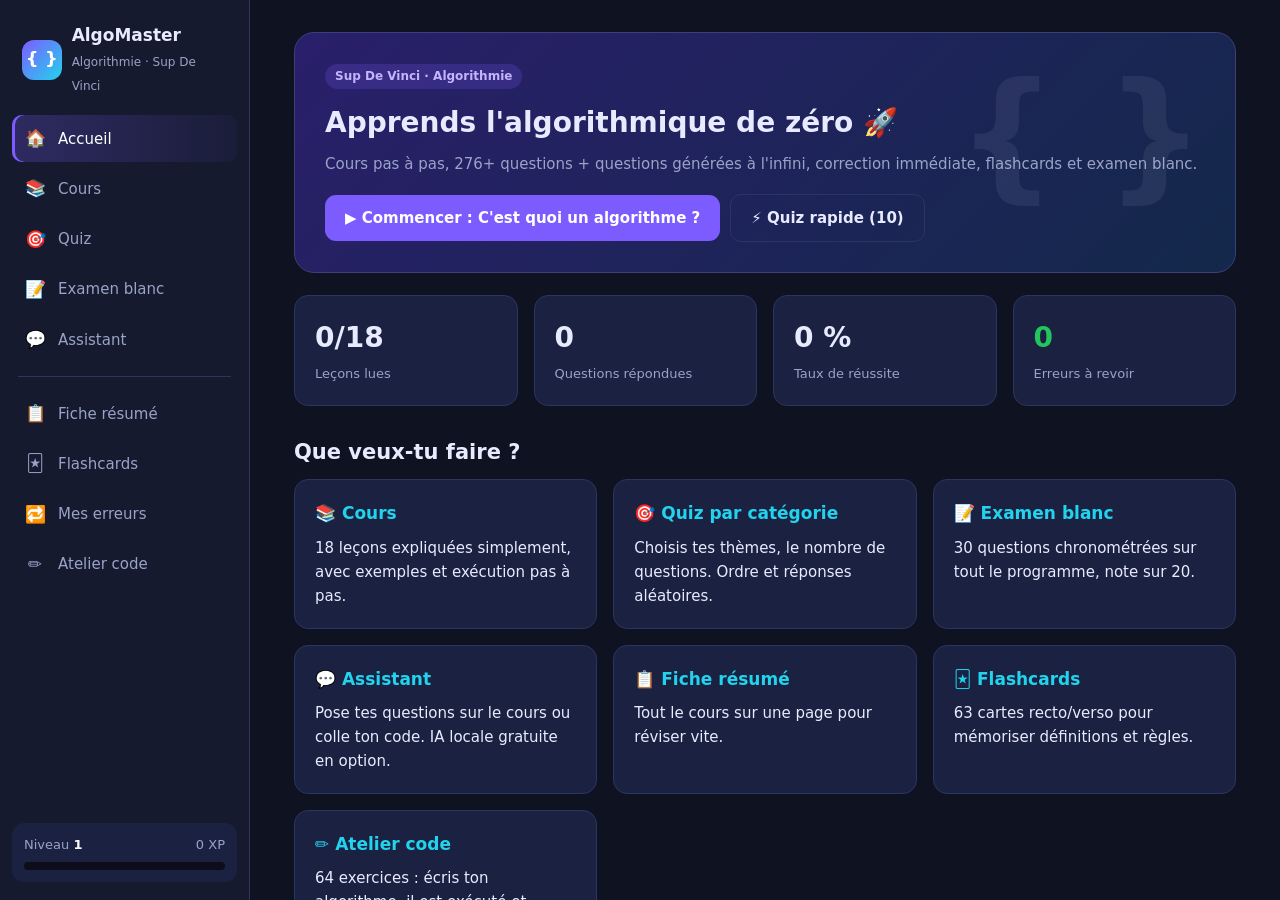
==== commit 285fe884: "Énoncés des exercices au format du cours, atelier notes de la promotion - Énoncés : contexte puis li" ====
--- a/index.html
+++ b/index.html
@@ -278,6 +278,9 @@
 @keyframes blink{50%{opacity:0}}
 .er{color:#f87171}
 @media (max-width:760px){ .msg{max-width:96%} #chat-in{font-size:16px} }
+
+.tasks{margin:6px 0 4px;padding-left:22px}
+.tasks li{margin:3px 0}
 </style>
 </head>
 <body>
@@ -1831,7 +1834,7 @@
     ["skip",   /^(variables?|entrees?|sorties?|donnees?)\s*:/d],
     ["skip",   /^(variables?)$/d],
     ["skip",   /^(declarer|var|constante)\s/d],
-    ["skip",   /^[a-z_][\w ,]*:\s*(un |une )?(entier|reel|chaine|booleen|tableau|ensemble|caractere|nombre)/d],
+    ["skip",   /^(?!fonction|procedure)[^←"]*:\s*(un |une |des )?(entier|reel|chaine|booleen|tableau|ensemble|caractere|nombre)/d],
     ["func",   /^(fonction|procedure)\s+(\w+)\s*\((.*)\)\s*(?::.*)?$/d],
     ["endf",   /^fin\s*(fonction|procedure)$/d],
     ["elif",   /^sinon\s*si\s+(.+?)\s+alors\s*:?$/d],
@@ -1847,7 +1850,7 @@
     ["until",  /^jusqu'?\s*a\s+(.+)$/d],
     ["ret",    /^(?:retourner|renvoyer|retourne)\b\s*(.*)$/d],
     ["read",   /^(?:lire|saisir)\s+(.+)$/d],
-    ["print",  /^(?:afficher|ecrire)\b\s*(.*)$/d],
+    ["print",  /^(?:afficher|affiche|ecrire|ecris)\b\s*(.*)$/d],
     ["add",    /^ajouter\s+(.+?)\s+(?:a|dans)\s+(\w+)$/d],
     ["assign", /^(.+?)\s*←\s*(.*)$/d],
     ["call",   /^(\w+\s*\(.*\))$/d],
@@ -2258,7 +2261,8 @@
    FinSi
 Fin`},
 {id:"triangle",cat:"conditions",d:2,t:"Triangle possible ?",must:"si",
- q:'Lire trois longueurs a, b et c. Afficher "Triangle possible" si elles peuvent former un triangle, sinon "Triangle impossible". (Exercice du cours.)',
+ q:"Déterminer si trois longueurs peuvent former un triangle.",
+ spec:"Lis a, b puis c, et affiche \"Triangle possible\" ou \"Triangle impossible\". Rappel : chaque côté doit être plus petit que la somme des deux autres.",
  h:["Inégalité triangulaire : chaque côté doit être plus petit que la somme des deux autres.","a < b + c ET b < a + c ET c < a + b"],
  start:D0, tests:[{in:[3,4,5],out:["Triangle possible"]},{in:[1,2,10],out:["Triangle impossible"]},{in:[5,5,5],out:["Triangle possible"]},{in:[10,3,4],out:["Triangle impossible"]}],
  s:`Début
@@ -2272,7 +2276,8 @@
    FinSi
 Fin`},
 {id:"typetri",cat:"conditions",d:2,t:"Équilatéral, isocèle ou quelconque",must:"si",
- q:'Lire les trois côtés a, b, c d\'un triangle. Afficher "Équilatéral" (3 côtés égaux), "Isocèle" (2 côtés égaux) ou "Quelconque". (Exercice du cours.)',
+ q:"Déterminer si un triangle est équilatéral, isocèle ou quelconque à partir de ses trois côtés.\n- Équilatéral : les 3 côtés sont égaux.\n- Isocèle : 2 côtés sont égaux.\n- Quelconque : aucun côté égal.",
+ spec:"Lis a, b puis c, et affiche \"Équilatéral\", \"Isocèle\" ou \"Quelconque\".",
  h:["Teste d'abord le cas le plus restrictif : les trois égaux.","Isocèle : a = b OU b = c OU a = c."],
  start:D0, tests:[{in:[5,5,5],out:["Équilatéral"]},{in:[5,5,3],out:["Isocèle"]},{in:[3,5,5],out:["Isocèle"]},{in:[5,3,5],out:["Isocèle"]},{in:[3,4,5],out:["Quelconque"]}],
  s:`Début
@@ -2288,7 +2293,8 @@
    FinSi
 Fin`},
 {id:"reduc",cat:"conditions",d:2,t:"Réduction commerciale",must:"si",
- q:"Lire le montant d'un achat et afficher le montant de la réduction : aucune sous 100 €, 5 % de 100 à 199,99 €, 10 % à partir de 200 €. (Exercice du cours.)",
+ q:"Calculer le montant d'une réduction commerciale :\n- Achat inférieur à 100 € : aucune réduction.\n- De 100 à 199,99 € : réduction de 5 %.\n- À partir de 200 € : réduction de 10 %.",
+ spec:"Lis le montant de l'achat et affiche le montant de la réduction (0 s'il n'y en a pas).",
  h:["Trois tranches → Si … Sinon Si … Sinon.","5 % de montant = montant * 5 / 100"],
  start:D0, tests:[{in:[50],out:[0]},{in:[100],out:[5]},{in:[150],out:[7.5]},{in:[200],out:[20]},{in:[320],out:[32]}],
  s:`Début
@@ -2303,7 +2309,8 @@
    Afficher reduction
 Fin`},
 {id:"datevalide",cat:"conditions",d:3,t:"Date valide",must:"si",
- q:'Lire le jour, le mois puis l\'année. Afficher "Date valide" ou "Date invalide". Pense aux mois de 30 jours (4, 6, 9, 11) et à février (29 jours les années bissextiles, sinon 28). (Exercice du cours.)',
+ q:"Écrire un algorithme qui détermine si une date est valide à partir du jour, du mois et de l'année.",
+ spec:"Lis le jour, le mois puis l'année, et affiche \"Date valide\" ou \"Date invalide\". Pense aux mois de 30 jours (4, 6, 9, 11) et à février (29 jours les années bissextiles, sinon 28).",
  h:["Calcule d'abord le nombre de jours du mois dans une variable joursMax.","Février : réutilise la règle de l'année bissextile. Ensuite : mois entre 1 et 12 ET jour entre 1 et joursMax."],
  start:D0, tests:[{in:[29,2,2024],out:["Date valide"]},{in:[29,2,2023],out:["Date invalide"]},{in:[31,4,2025],out:["Date invalide"]},{in:[31,12,2025],out:["Date valide"]},{in:[0,5,2025],out:["Date invalide"]},{in:[15,13,2025],out:["Date invalide"]}],
  s:`Début
@@ -2393,7 +2400,8 @@
    Afficher "Décollage"
 Fin`},
 {id:"table",cat:"boucles",d:2,t:"Table de multiplication",must:"boucle",
- q:'Lire n et afficher sa table de multiplication de 1 à 10, une ligne par calcul (ex : "7 x 3 = 21").',
+ q:"Écrire un algorithme qui demande un nombre N et affiche sa table de multiplication.",
+ spec:"Une ligne par calcul, de 1 à 10 (ex : \"7 x 3 = 21\").",
  h:["Une boucle Pour i de 1 à 10.","Afficher n, \" x \", i, \" = \", n * i"],
  start:D0, tests:[{in:[7],out:[7,14,21,28,35,42,49,56,63,70]},{in:[3],out:[3,6,9,12,15,18,21,24,27,30]}],
  s:`Début
@@ -2439,7 +2447,8 @@
    Afficher compteur
 Fin`},
 {id:"mdp",cat:"boucles",d:1,t:"Mot de passe",must:"boucle",
- q:'Redemander un mot de passe (Lire) jusqu\'à ce que l\'utilisateur saisisse le bon : algo2026. Afficher ensuite "Accès autorisé". (Exercice du cours.)',
+ q:"Écrire un algorithme qui demande un mot de passe jusqu'à ce que l'utilisateur saisisse le bon mot de passe.",
+ spec:"Le bon mot de passe est algo2026. Ensuite, affiche \"Accès autorisé\".",
  h:["Répéter … Jusqu'à mdp = \"algo2026\"","Un texte se compare entre guillemets."],
  start:D0, tests:[{in:["abc","1234","algo2026"],out:["Accès autorisé"]},{in:["algo2026"],out:["Accès autorisé"]}],
  s:`Début
@@ -2450,7 +2459,8 @@
    Afficher "Accès autorisé"
 Fin`},
 {id:"somme0",cat:"boucles",d:2,t:"Somme jusqu'à 0",must:"boucle",
- q:"Demander des nombres (Lire) jusqu'à ce que l'utilisateur saisisse 0, puis afficher la somme des nombres saisis (le 0 n'est pas compté). (Exercice du cours.)",
+ q:"Écrire un algorithme qui demande des nombres à l'utilisateur jusqu'à ce qu'il saisisse 0, puis affiche la somme des nombres saisis (sans compter le 0).",
+ spec:"Affiche uniquement la somme, à la fin.",
  h:["Lis un premier nombre AVANT la boucle, puis TantQue n ≠ 0.","Dans la boucle : ajoute n à la somme, puis lis le nombre suivant."],
  start:D0, tests:[{in:[5,3,2,0],out:[10]},{in:[0],out:[0]},{in:[-4,4,7,0],out:[7]}],
  s:`Début
@@ -2463,7 +2473,8 @@
    Afficher somme
 Fin`},
 {id:"diviseurs",cat:"boucles",d:2,t:"Diviseurs d'un nombre",must:"boucle",
- q:"Lire un entier positif n et afficher tous ses diviseurs, un par ligne, du plus petit au plus grand. (Exercice du cours : décomposition en facteurs.)",
+ q:"Décomposition en facteurs : demander un entier positif et afficher ses diviseurs.",
+ spec:"Affiche les diviseurs un par ligne, du plus petit au plus grand.",
  h:["d est un diviseur de n si n MOD d = 0.","Teste tous les d de 1 à n."],
  start:D0, tests:[{in:[12],out:[1,2,3,4,6,12]},{in:[7],out:[1,7]},{in:[1],out:[1]}],
  s:`Début
@@ -2475,7 +2486,8 @@
    FinPour
 Fin`},
 {id:"interets",cat:"boucles",d:3,t:"Intérêts bancaires",must:"boucle",
- q:"Une somme est déposée sur un compte rémunéré à 3 % par an. Lire la somme et afficher le nombre d'années nécessaires pour gagner au moins 2 000 € de plus que la somme de départ. (Exercice du cours.)",
+ q:"Simulation d'intérêts bancaires : une personne dépose une somme sur un compte rémunéré à 3 % par an. Écrire un algorithme qui calcule le nombre d'années nécessaires pour atteindre un bénéfice de 2 000 € en plus de la somme.",
+ spec:"Lis la somme de départ et affiche le nombre d'années.",
  h:["Chaque année : capital ← capital * 1.03","TantQue capital - somme < 2000 : on ajoute une année."],
  start:D0, tests:[{in:[10000],out:[7]},{in:[1000],out:[38]},{in:[50000],out:[2]}],
  s:`Début
@@ -2489,7 +2501,8 @@
    Afficher annees
 Fin`},
 {id:"palindrome",cat:"boucles",d:3,t:"Nombre palindrome",must:"boucle",
- q:'Lire un entier positif et afficher "Palindrome" s\'il se lit de la même façon dans les deux sens (ex : 1221), sinon "Pas palindrome". (Exercice du cours.)',
+ q:"Vérification d'un palindrome : demander un nombre entier et déterminer s'il se lit de la même manière de gauche à droite et de droite à gauche (exemple : 1221).",
+ spec:"Affiche \"Palindrome\" ou \"Pas palindrome\".",
  h:["Construis le nombre inversé : n MOD 10 donne le dernier chiffre, n DIV 10 l'enlève.","inverse ← inverse * 10 + reste MOD 10, puis reste ← reste DIV 10, TantQue reste > 0. Compare ensuite inverse et n."],
  start:D0, tests:[{in:[1221],out:["Palindrome"]},{in:[123],out:["Pas palindrome"]},{in:[7],out:["Palindrome"]},{in:[10],out:["Pas palindrome"]},{in:[12321],out:["Palindrome"]}],
  s:`Début
@@ -2690,6 +2703,33 @@
    FinPour
    Afficher compteur
 Fin`},
+{id:"promo",cat:"tableaux",d:3,t:"Atelier : notes de la promotion",must:"boucle",vars:"Notes",
+ q:"Atelier pratique, dans un même algorithme.\nOn dispose d'un tableau Notes contenant les notes de plusieurs centaines ou milliers d'étudiants.\n- Calculer la moyenne de la promotion.\n- Trouver la meilleure et la moins bonne note.\n- Compter les étudiants admis (note ≥ 10).",
+ spec:"Affiche 4 lignes : la moyenne, la meilleure note, la moins bonne note, puis le nombre d'admis. Notes est fourni par les tests.",
+ h:["Un seul parcours suffit : somme, maximum, minimum et compteur se mettent à jour dans la même boucle.","Initialise maximum et minimum à Notes[0], somme et compteur à 0."],
+ start:D0, tests:[{vars:{Notes:[12,15,8,17,14]},out:[13.2,17,8,4]},{vars:{Notes:[10,20]},out:[15,20,10,2]},{vars:{Notes:[6,9,3]},out:[6,9,3,0]}],
+ s:`Début
+   somme ← 0
+   compteur ← 0
+   maximum ← Notes[0]
+   minimum ← Notes[0]
+   Pour i ← 0 à taille(Notes) - 1 Faire
+      somme ← somme + Notes[i]
+      Si Notes[i] > maximum Alors
+         maximum ← Notes[i]
+      FinSi
+      Si Notes[i] < minimum Alors
+         minimum ← Notes[i]
+      FinSi
+      Si Notes[i] >= 10 Alors
+         compteur ← compteur + 1
+      FinSi
+   FinPour
+   Afficher "Moyenne :", somme / taille(Notes)
+   Afficher "Meilleure note :", maximum
+   Afficher "Moins bonne note :", minimum
+   Afficher "Admis :", compteur
+Fin`},
 {id:"inverse",cat:"tableaux",d:2,t:"Afficher à l'envers",must:"boucle",vars:"T",
  q:"T est fourni. Afficher ses éléments du dernier au premier.",
  h:["Le dernier indice est taille(T) - 1, le premier est 0.","Pour i allant de taille(T) - 1 à 0 pas de -1"],
@@ -2728,7 +2768,8 @@
    Afficher pos
 Fin`},
 {id:"ca30",cat:"tableaux",d:3,t:"Atelier : chiffre d'affaires",must:"boucle",vars:"CA",
- q:'Le tableau CA contient le chiffre d\'affaires de chaque jour (30 jours dans le cours, moins dans les tests). Dans un même algorithme, afficher sur 3 lignes : le total, le numéro du jour des meilleures ventes (jour 1 = indice 0), puis le nombre de jours où le CA a dépassé 1 000 €.',
+ q:"Dans un même algorithme.\nUn magasin enregistre le chiffre d'affaires réalisé pendant 30 jours (tableau CA).\n- Calculer le chiffre d'affaires total.\n- Trouver le jour où les ventes ont été les plus importantes.\n- Compter le nombre de jours où le chiffre d'affaires a dépassé 1 000 €.",
+ spec:"Affiche 3 lignes : le total, puis le numéro du jour des meilleures ventes (jour 1 = indice 0), puis le nombre de jours au-dessus de 1 000 €. CA est fourni par les tests (moins de 30 jours) : ne le redéfinis pas.",
  h:["Un seul parcours avec 3 variables : total, meilleur (un indice), compteur.","Si CA[i] > CA[meilleur] alors meilleur ← i. Le numéro du jour est meilleur + 1."],
  start:D0, tests:[{vars:{CA:[800,1200,950,1500,1100]},out:[5550,4,3]},{vars:{CA:[500,400]},out:[900,1,0]},{vars:{CA:[2000,2000,100]},out:[4100,1,2]}],
  s:`Début
@@ -2749,7 +2790,8 @@
    Afficher "Jours au-dessus de 1000 : ", compteur
 Fin`},
 {id:"occur",cat:"tableaux",d:3,t:"Atelier : toutes les positions d'une valeur",must:"boucle",vars:"T et x",
- q:'T et x sont fournis. Afficher chaque position où x apparaît (une par ligne), puis le nombre d\'occurrences. Si x est absent, afficher seulement "Absent".',
+ q:"Dans un même algorithme.\nOn dispose d'un tableau T contenant 20 nombres entiers et d'un nombre x à rechercher (dans le cours, x est demandé avec Lire).\n- Vérifier si ce nombre existe dans le tableau.\n- Afficher toutes les positions où il apparaît.\n- Compter le nombre d'occurrences.",
+ spec:"Affiche chaque position (une par ligne), puis le nombre d'occurrences. Si x est absent, affiche seulement \"Absent\". T et x sont fournis par les tests.",
  h:["Un compteur, et un Afficher i chaque fois que T[i] = x.","Après la boucle : Si compteur = 0 alors \"Absent\", sinon afficher compteur."],
  start:D0, tests:[{vars:{T:[4,7,4,1],x:4},out:[0,2,2]},{vars:{T:[4,7,4,1],x:9},out:["Absent"]},{vars:{T:[5,5,5],x:5},out:[0,1,2,3]}],
  s:`Début
@@ -2767,7 +2809,8 @@
    FinSi
 Fin`},
 {id:"presences",cat:"tableaux",d:2,t:"Atelier : taux de présence",must:"boucle",vars:"P",
- q:'P contient les présences (1 = présent, 0 = absent). Afficher sur 4 lignes : le nombre de présents, le nombre d\'absents, le taux de présence en %, puis "Objectif atteint" si le taux est au moins 80 %, sinon "Objectif non atteint".',
+ q:"Dans un même algorithme.\nUn tableau P contient les présences de 25 étudiants (1 = présent, 0 = absent).\n- Compter le nombre de présents et d'absents.\n- Calculer le taux de présence.\n- Identifier si le taux de présence est supérieur ou égal à 80 %.",
+ spec:"Affiche 4 lignes : présents, absents, taux en %, puis \"Objectif atteint\" ou \"Objectif non atteint\". P est fourni par les tests.",
  h:["Compte les 1 ; les absents = taille(P) - présents.","taux ← presents / taille(P) * 100"],
  start:D0, tests:[{vars:{P:[1,1,1,1,0]},out:[4,1,80,"Objectif atteint"]},{vars:{P:[1,0,0,1]},out:[2,2,50,"Objectif non atteint"]},{vars:{P:[1,1,1]},out:[3,0,100,"Objectif atteint"]}],
  s:`Début
@@ -2789,7 +2832,8 @@
    FinSi
 Fin`},
 {id:"ordre",cat:"tableaux",d:2,t:"Atelier : croissant ou décroissant ?",must:"boucle",vars:"T",
- q:'T est fourni. Afficher "Croissant" si ses éléments sont rangés dans l\'ordre croissant, "Décroissant" s\'ils sont dans l\'ordre décroissant, sinon "Non trié".',
+ q:"Dans un même algorithme.\nOn dispose d'un tableau T de nombres entiers.\n- Vérifier si les éléments sont classés dans l'ordre croissant.\n- Vérifier s'ils sont classés dans l'ordre décroissant.\n- Afficher un message indiquant le résultat.",
+ spec:"Affiche \"Croissant\", \"Décroissant\" ou \"Non trié\". T est fourni par les tests.",
  h:["Deux booléens, croissant et decroissant, initialisés à VRAI.","Compare chaque T[i] avec T[i + 1], pour i de 0 à taille(T) - 2."],
  start:D0, tests:[{vars:{T:[1,2,3]},out:["Croissant"]},{vars:{T:[5,3,1]},out:["Décroissant"]},{vars:{T:[1,3,2]},out:["Non trié"]},{vars:{T:[1,1,2]},out:["Croissant"]}],
  s:`Début
@@ -3558,14 +3602,21 @@
   return ind+"…";
 }).join("\n");
 
+// Énoncé : lignes « - » en liste à puces, autres lignes en paragraphes
+function fmtQ(q){
+  let html = "", list = [];
+  const flush = () => { if(list.length){ html += `<ul class="tasks">${list.map(t=>`<li>${esc(t)}</li>`).join("")}</ul>`; list = []; } };
+  q.split("\n").forEach(l=>{ if(/^- /.test(l)) list.push(l.slice(2)); else { flush(); html += `<p style="margin:6px 0">${esc(l)}</p>`; } });
+  flush(); return html;
+}
 function exoPage(id){
   const e = EXOS.find(x=>x.id===id), i = EXOS.indexOf(e), nextE = EXOS[i+1];
   const hints = [...e.h, "__skel"];
   EX = {e, hint:0, tries:0};
   page(`<div class="row" style="justify-content:space-between;margin-bottom:10px"><button class="btn ghost sm" onclick="go('exos')">← Atelier</button><span class="row"><span class="pill">${CATS[e.cat].icon} ${CATS[e.cat].name}</span>${stars(e.d)}<small style="color:var(--mut)">Exercice ${i+1}/${EXOS.length}</small></span></div>
   <h1>${e.t} ${S.solved[id]?"✅":""}</h1>
-  <div class="card"><b>📝 Énoncé</b><p style="margin:6px 0 10px">${e.q}</p>
-  ${e.vars?`<p class="note">📦 <b>${e.vars}</b> ${e.vars.includes(" et ")?"sont fournis":"est fourni"} par chaque test : utilise-le directement, sans le redéfinir (les valeurs sont visibles dans les tests).</p>`:""}
+  <div class="card"><b>📝 Énoncé</b>${fmtQ(e.q)}${e.spec?`<div class="box ex" style="margin:10px 0"><b class="t">🎯 Ce que la correction attend</b>${esc(e.spec)}</div>`:""}
+  ${e.vars&&!e.spec?`<p class="note">📦 <b>${e.vars}</b> ${e.vars.includes(" et ")?"sont fournis":"est fourni"} par chaque test : utilise-le directement, sans le redéfinir (les valeurs sont visibles dans les tests).</p>`:""}
   ${e.tests[0].call?`<p class="note">🧪 Les tests appellent directement ta fonction : pas besoin de programme principal.</p>`:e.tests.some(t=>t.in)?`<p class="note">⌨️ Les valeurs de chaque test sont données une par une à tes instructions <code>Lire</code>. Un <code>Afficher</code> juste avant un <code>Lire</code> (invite) est ignoré par la correction.</p>`:""}
   <div id="hints"></div>
   <div class="row" style="margin-top:10px"><button class="btn ghost sm" id="hintb">💡 Indice (0/${hints.length})</button><button class="btn ghost sm" id="solb">📖 Voir la correction</button></div><div id="sol"></div></div>
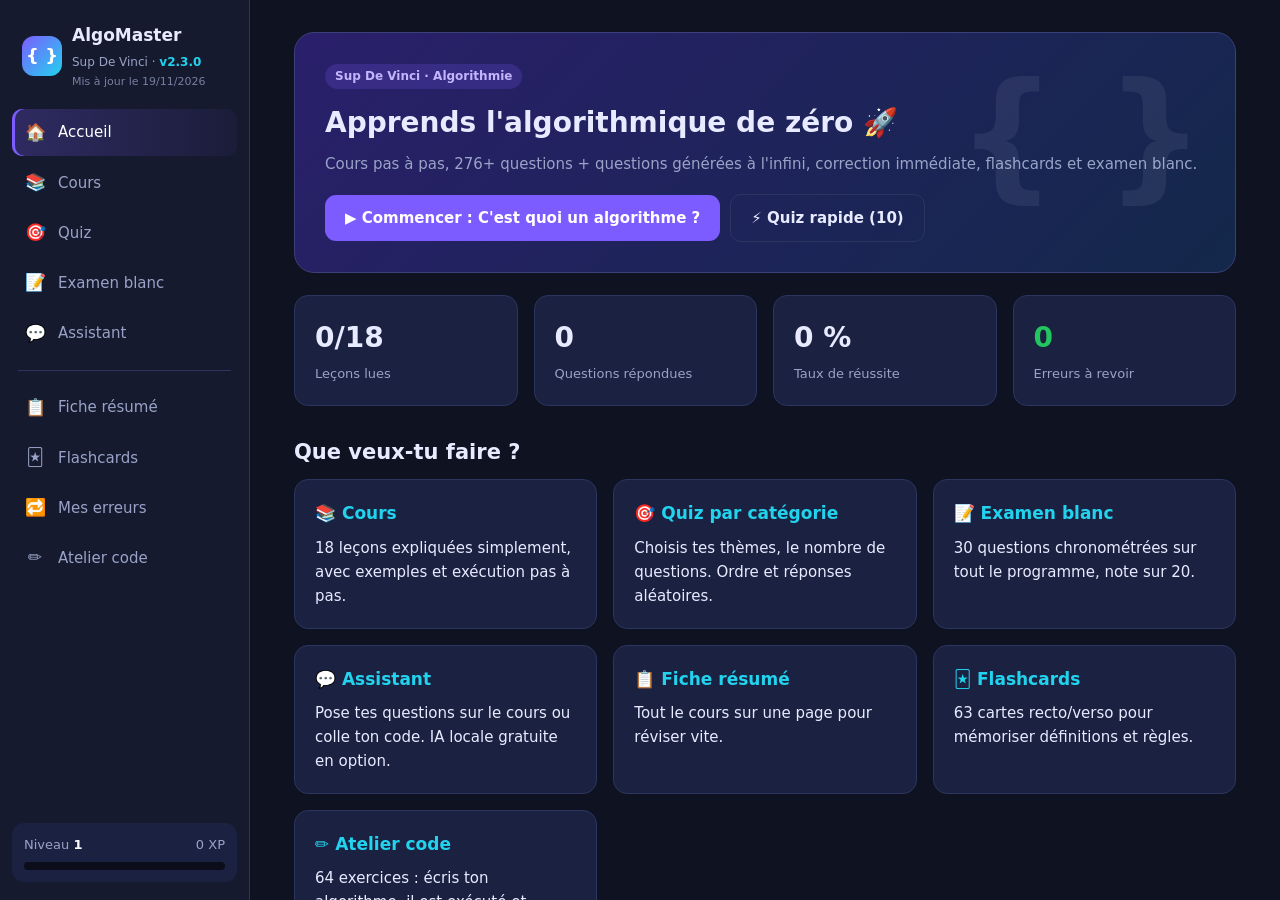
==== commit 35d539f3: "Affichage de la version et de la date de mise à jour - Version (fichier VERSION) et date du dernier " ====
--- a/index.html
+++ b/index.html
@@ -281,12 +281,19 @@
 
 .tasks{margin:6px 0 4px;padding-left:22px}
 .tasks li{margin:3px 0}
+
+/* Version */
+.brand .ver{color:var(--acc2);font-weight:600}
+.brand .upd{display:block;font-size:11px;opacity:.75}
+.app-ver{text-align:center;color:var(--mut);font-size:12px;margin:8px 0 0}
+.brand .logo{flex:none}
+.brand small{white-space:nowrap}
 </style>
 </head>
 <body>
 <!--BODY-->
 <aside id="side">
-  <div class="brand"><div class="logo">{ }</div><div><b>AlgoMaster</b><small>Algorithmie · Sup De Vinci</small></div></div>
+  <div class="brand"><div class="logo">{ }</div><div><b>AlgoMaster</b><small>Sup De Vinci · <span class="ver">v2.3.0</span></small><small class="upd">Mis à jour le 19/11/2026</small></div></div>
   <nav class="nav" id="nav"></nav>
   <div class="side-foot" id="lvl"></div>
 </aside>
@@ -1929,7 +1936,7 @@
   const parseInput = s => { s=String(s).trim(); if(/^-?\d+([.,]\d+)?$/.test(s)) return parseFloat(s.replace(",",".")); const l=low(s); if(l==="vrai") return true; if(l==="faux") return false; return s.replace(/^"(.*)"$/,"$1"); };
 
   function run(prog, {inputs=[], vars={}, call=null, maxSteps=200000}={}){
-    const out=[]; let steps=0, prevPrint=false, depth=0; const inQ=inputs.map(parseInput);
+    const out=[]; let steps=0, run=[], depth=0; const inQ=inputs.map(parseInput);
     const G=Object.create(null); for(const k in vars) G[low(k)]=clone(vars[k]);
     const tick=ln=>{ if(++steps>maxSteps) throw new PErr("Plus de 200 000 instructions exécutées : boucle infinie probable. La condition d'arrêt devient-elle vraiment vraie ? La variable est-elle modifiée dans la boucle ?",ln); };
     const num=(v,ln,op)=>{ if(typeof v!=="number") throw new PErr(`« ${op} » attend des nombres, mais reçoit ${tname(v)} (${fmt(v)})`,ln); return v; };
@@ -2004,9 +2011,11 @@
           case "print": {
             const txt=s.args.map(a=>fmt(ev(a,sc,ln))).join(" ").replace(/ {2,}/g," ").trim();
             out.push({text:txt,prompt:false}); if(out.length>3000) throw new PErr("Plus de 3000 lignes affichées : boucle infinie probable",ln);
+            run.push({i:out.length-1, lit:s.args.every(a=>a.t==="lit"&&typeof a.v==="string")});
             break; }
           case "read":
-            if(prevPrint&&out.length) out[out.length-1].prompt=true;
+            // Invites : le Afficher juste avant Lire, et les Afficher de texte seul qui le précèdent directement
+            run.forEach((p,k)=>{ if(k===run.length-1 || p.lit) out[p.i].prompt=true; });
             for(const tg of s.tgs){
               if(!inQ.length) throw new PErr(`« Lire » ne trouve plus de donnée : ce test n'en fournit que ${inputs.length}. Lis-tu trop de valeurs, ou est-ce une boucle qui ne s'arrête pas ?`,ln);
               assign(tg,inQ.shift(),sc,ln);
@@ -2029,7 +2038,7 @@
           case "while": while(bool(ev(s.c,sc,ln),ln,"La condition du TantQue")){ tick(ln); exec(s.body,sc); } break;
           case "repeat": do{ tick(ln); exec(s.body,sc); } while(!bool(ev(s.c,sc,ln),ln,"La condition du Jusqu'à")); break;
         }
-        prevPrint = s.t==="print";
+        if(s.t!=="print") run = [];
       }
     }
     let ret, err=null;
@@ -2194,7 +2203,7 @@
    FinSi
 Fin`},
 {id:"bugtarif",cat:"conditions",d:2,t:"🐞 Corrige l'erreur logique",must:"si",
- q:"Ce code (tiré du cours) doit donner 15 € aux 18 ans et plus, 8 € de 12 à 17 ans, 5 € avant 12 ans. Il contient une erreur logique : corrige-le.",
+ q:"Ce code (tiré du cours) lit un âge avec Lire et doit afficher le prix : 15 € aux 18 ans et plus, 8 € de 12 à 17 ans, 5 € avant 12 ans. Il contient une erreur logique : corrige-le.",
  h:["Lance-le avec age = 30 : quelle branche est prise ?","La branche age >= 18 n'est jamais atteinte. Change l'ordre des tests."],
  start:`Début
    Lire age
@@ -2789,12 +2798,13 @@
    Afficher "Meilleur jour : ", meilleur + 1
    Afficher "Jours au-dessus de 1000 : ", compteur
 Fin`},
-{id:"occur",cat:"tableaux",d:3,t:"Atelier : toutes les positions d'une valeur",must:"boucle",vars:"T et x",
- q:"Dans un même algorithme.\nOn dispose d'un tableau T contenant 20 nombres entiers et d'un nombre x à rechercher (dans le cours, x est demandé avec Lire).\n- Vérifier si ce nombre existe dans le tableau.\n- Afficher toutes les positions où il apparaît.\n- Compter le nombre d'occurrences.",
- spec:"Affiche chaque position (une par ligne), puis le nombre d'occurrences. Si x est absent, affiche seulement \"Absent\". T et x sont fournis par les tests.",
- h:["Un compteur, et un Afficher i chaque fois que T[i] = x.","Après la boucle : Si compteur = 0 alors \"Absent\", sinon afficher compteur."],
- start:D0, tests:[{vars:{T:[4,7,4,1],x:4},out:[0,2,2]},{vars:{T:[4,7,4,1],x:9},out:["Absent"]},{vars:{T:[5,5,5],x:5},out:[0,1,2,3]}],
- s:`Début
+{id:"occur",cat:"tableaux",d:3,t:"Atelier : toutes les positions d'une valeur",must:"boucle",vars:"T",
+ q:"Dans un même algorithme.\nOn dispose d'un tableau T contenant 20 nombres entiers.\n- Demander un nombre à rechercher.\n- Vérifier si ce nombre existe dans le tableau.\n- Afficher toutes les positions où il apparaît.\n- Compter le nombre d'occurrences.",
+ spec:"Lis le nombre à rechercher (x) avec Lire. Affiche chaque position (une par ligne), puis le nombre d'occurrences. Si x est absent, affiche seulement \"Absent\". T est fourni par les tests.",
+ h:["Lire x, puis un compteur, et un Afficher i chaque fois que T[i] = x.","Après la boucle : Si compteur = 0 alors \"Absent\", sinon afficher compteur."],
+ start:D0, tests:[{vars:{T:[4,7,4,1]},in:[4],out:[0,2,2]},{vars:{T:[4,7,4,1]},in:[9],out:["Absent"]},{vars:{T:[5,5,5]},in:[5],out:[0,1,2,3]}],
+ s:`Début
+   Lire x
    compteur ← 0
    Pour i ← 0 à taille(T) - 1 Faire
       Si T[i] = x Alors
@@ -3324,7 +3334,8 @@
   <h2>Ta maîtrise par catégorie</h2>
   <div class="card">${bars}${S.answered?"":`<p class="sub" style="margin:10px 0 0">Réponds à des quiz pour voir ta progression ici.</p>`}</div>
   ${S.exams.length?`<h2>Tes examens blancs</h2><div class="card">${S.exams.slice(-8).reverse().map(e=>`<div class="catbar"><span>${e.date}</span><div class="bar"><i style="width:${e.note*5}%"></i></div><em>${e.note}/20</em></div>`).join("")}</div>`:""}
-  <p class="sub" style="margin-top:30px;text-align:center"><button class="btn ghost sm" onclick="resetAll()">Réinitialiser ma progression</button></p>`);
+  <p class="sub" style="margin-top:30px;text-align:center"><button class="btn ghost sm" onclick="resetAll()">Réinitialiser ma progression</button></p>
+  <p class="app-ver">AlgoMaster v2.3.0 · mis à jour le 19/11/2026</p>`);
 }
 function resetAll(){ ask("Effacer toute ta progression (XP, stats, erreurs, leçons lues) ?", ()=>{ S=DEF(); save(); go("home"); }, "Tout effacer"); }
 // Fenêtre de confirmation intégrée (confirm() est bloqué dans certaines vues, dont la page publiée)
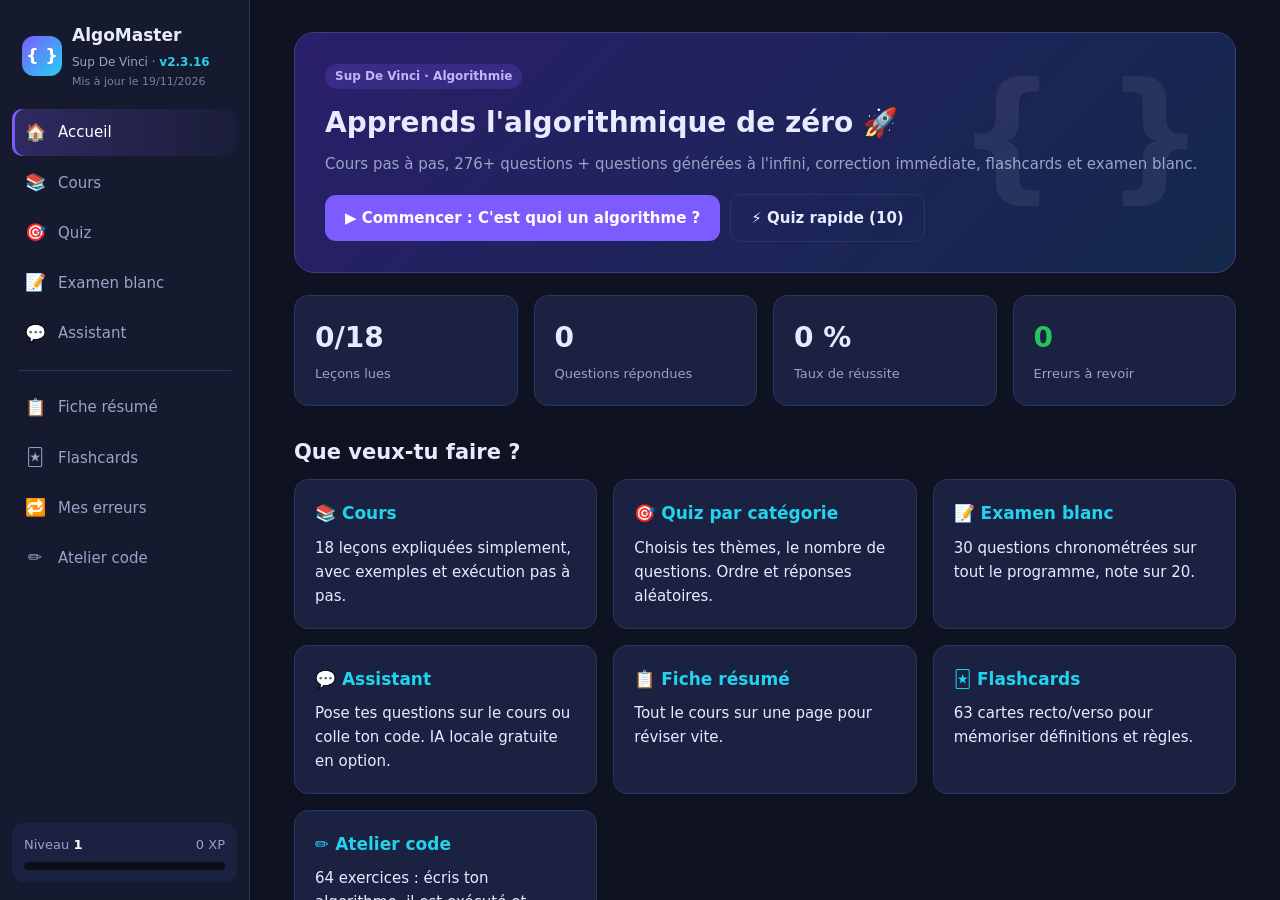
==== commit b15ddfe9: "Version et date de mise à jour automatiques - Version = numéro de VERSION + nombre de commits - Date" ====
--- a/index.html
+++ b/index.html
@@ -293,7 +293,7 @@
 <body>
 <!--BODY-->
 <aside id="side">
-  <div class="brand"><div class="logo">{ }</div><div><b>AlgoMaster</b><small>Sup De Vinci · <span class="ver">v2.3.0</span></small><small class="upd">Mis à jour le 19/11/2026</small></div></div>
+  <div class="brand"><div class="logo">{ }</div><div><b>AlgoMaster</b><small>Sup De Vinci · <span class="ver">v2.3.16</span></small><small class="upd">Mis à jour le 19/11/2026</small></div></div>
   <nav class="nav" id="nav"></nav>
   <div class="side-foot" id="lvl"></div>
 </aside>
@@ -3335,7 +3335,7 @@
   <div class="card">${bars}${S.answered?"":`<p class="sub" style="margin:10px 0 0">Réponds à des quiz pour voir ta progression ici.</p>`}</div>
   ${S.exams.length?`<h2>Tes examens blancs</h2><div class="card">${S.exams.slice(-8).reverse().map(e=>`<div class="catbar"><span>${e.date}</span><div class="bar"><i style="width:${e.note*5}%"></i></div><em>${e.note}/20</em></div>`).join("")}</div>`:""}
   <p class="sub" style="margin-top:30px;text-align:center"><button class="btn ghost sm" onclick="resetAll()">Réinitialiser ma progression</button></p>
-  <p class="app-ver">AlgoMaster v2.3.0 · mis à jour le 19/11/2026</p>`);
+  <p class="app-ver">AlgoMaster v2.3.16 · mis à jour le 19/11/2026</p>`);
 }
 function resetAll(){ ask("Effacer toute ta progression (XP, stats, erreurs, leçons lues) ?", ()=>{ S=DEF(); save(); go("home"); }, "Tout effacer"); }
 // Fenêtre de confirmation intégrée (confirm() est bloqué dans certaines vues, dont la page publiée)
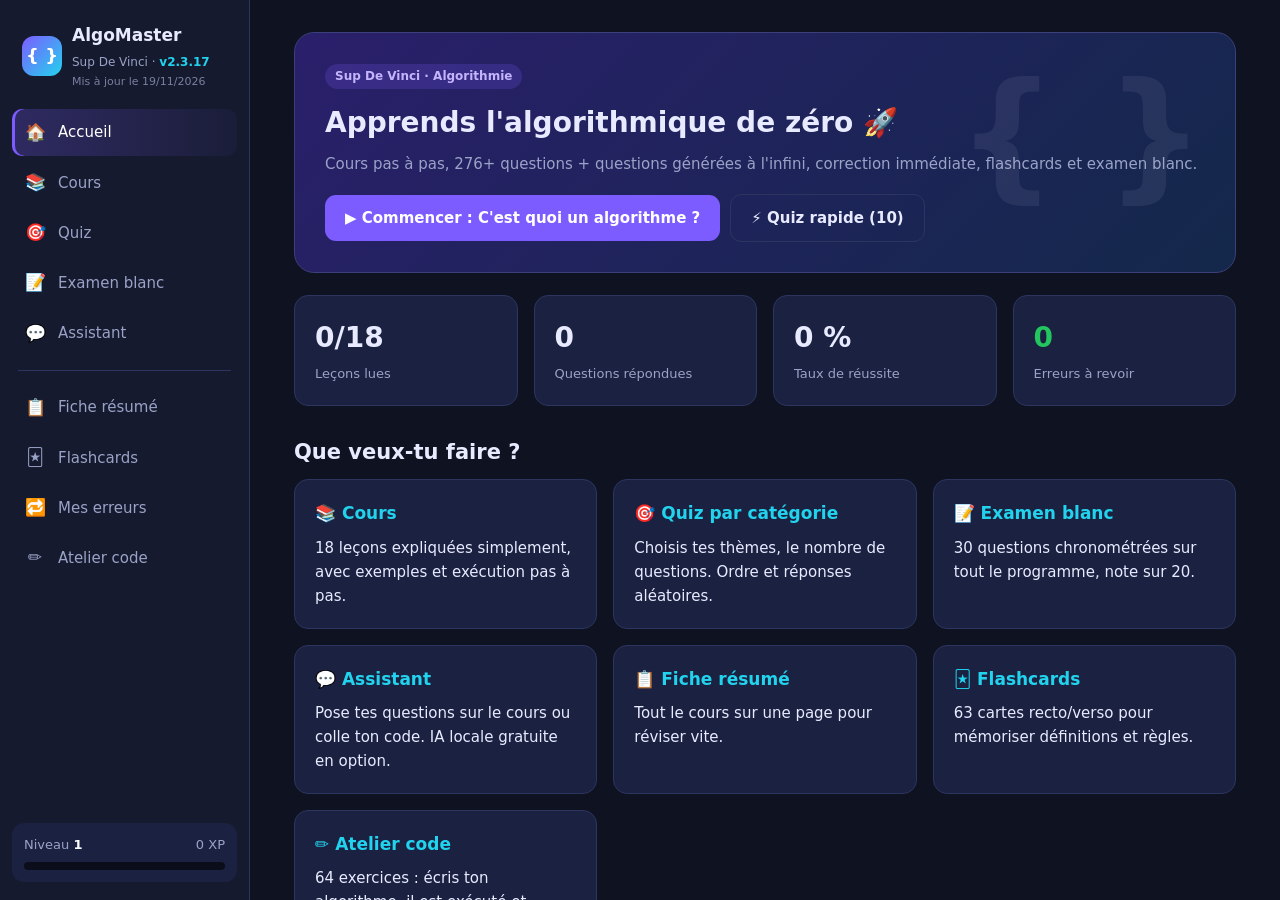
==== commit c14fae3b: "Assistant : l'IA locale ne peut plus répéter la même phrase en boucle - Pénalité de répétition et ré" ====
--- a/index.html
+++ b/index.html
@@ -293,7 +293,7 @@
 <body>
 <!--BODY-->
 <aside id="side">
-  <div class="brand"><div class="logo">{ }</div><div><b>AlgoMaster</b><small>Sup De Vinci · <span class="ver">v2.3.16</span></small><small class="upd">Mis à jour le 19/11/2026</small></div></div>
+  <div class="brand"><div class="logo">{ }</div><div><b>AlgoMaster</b><small>Sup De Vinci · <span class="ver">v2.3.17</span></small><small class="upd">Mis à jour le 19/11/2026</small></div></div>
   <nav class="nav" id="nav"></nav>
   <div class="side-foot" id="lvl"></div>
 </aside>
@@ -3173,14 +3173,35 @@
 Utilise la syntaxe de pseudo-code du cours : affectation avec ←, Lire, Afficher, Si … Alors … Sinon … FinSi, Pour i allant de a à b Faire … FinPour, TantQue … Faire … FinTantQue, Répéter … Jusqu'à …, Fonction Nom(param) : type … Retourner … FinFonction, MOD, DIV, ET, OU, NON, VRAI, FAUX. Les tableaux commencent à l'indice 0.
 Appuie-toi d'abord sur les extraits du cours fournis. Si la question n'a aucun rapport avec l'algorithmique, dis-le poliment.
 Ne donne pas directement la solution complète d'un exercice : donne des pistes, sauf si l'élève la demande explicitement.`;
+// Les petits modèles peuvent se mettre à répéter la même phrase en boucle.
+// Si la fin du texte est déjà apparue plus haut, on coupe après la première occurrence.
+function cutLoop(t){
+  if(t.length < 160) return null;
+  const tail = t.slice(-60), first = t.indexOf(tail);
+  if(first < 0 || first >= t.length - 60) return null;
+  const cut = t.slice(0, first + 60);
+  const end = Math.max(cut.lastIndexOf(". "), cut.lastIndexOf(".\n"), cut.lastIndexOf("! "), cut.lastIndexOf("? "));
+  return end > 40 ? cut.slice(0, end + 1) : cut;
+}
 async function aiAnswer(m, hits, runInfo, el){
   const ctx = hits.slice(0,3).map(h=>`### ${h.d.title}\n${h.d.text.slice(0,700)}`).join("\n\n");
-  const hist = CHAT.log.filter(x=>x.plain).slice(-6).map(x=>({role:x.role, content:x.plain}));
+  // historique court, sans les réponses ratées (qui pousseraient le modèle à recommencer)
+  const hist = CHAT.log.filter(x=>x.plain && !x.bad).slice(-4).map(x=>({role:x.role, content:x.plain.slice(0,800)}));
   const user = `Extraits du cours :\n${ctx||"(aucun extrait trouvé)"}\n${runInfo?`\nRésultat de l'exécution du code de l'élève : ${runInfo}\n`:""}\nQuestion de l'élève : ${m}`;
-  let txt = "";
-  const chunks = await CHAT.engine.chat.completions.create({messages:[{role:"system",content:SYSTEM}, ...hist, {role:"user",content:user}], stream:true, temperature:0.3, max_tokens:600});
-  for await (const c of chunks){ txt += c.choices[0]?.delta?.content || ""; el.innerHTML = md(txt) + `<span class="cursor">▍</span>`; scrollChat(); }
-  return txt;
+  const messages = [{role:"system",content:SYSTEM}, ...hist, {role:"user",content:user}];
+  const base = {messages, stream:true, temperature:0.4, top_p:0.9, max_tokens:400};
+  let chunks;
+  try { chunks = await CHAT.engine.chat.completions.create({...base, repetition_penalty:1.15, frequency_penalty:0.5, presence_penalty:0.3}); }
+  catch(e){ chunks = await CHAT.engine.chat.completions.create(base); } // si ces réglages ne sont pas acceptés
+  let txt = "", looped = false, stopped = false;
+  for await (const c of chunks){
+    txt += c.choices[0]?.delta?.content || "";
+    const cut = cutLoop(txt);
+    if(cut !== null){ txt = cut; looped = true; }
+    if(looped || CHAT.stop){ stopped = CHAT.stop; try{ CHAT.engine.interruptGenerate(); }catch{} break; }
+    el.innerHTML = md(txt) + `<span class="cursor">▍</span>`; scrollChat();
+  }
+  return {txt: txt.trim(), looped, stopped};
 }
 function md(s){
   const blocks = [];
@@ -3201,7 +3222,7 @@
   if(!CHAT.log.length) CHAT.log.push({role:"assistant", html:`<p>Salut ! Je connais tout le cours d'AlgoMaster. Exemples : « c'est quoi un cas de base ? », « pourquoi ma boucle est infinie ? », ou colle un algorithme complet.</p>`});
   CHAT.log.forEach(drawMsg);
   const inp = $("#chat-in");
-  $("#chat-form").onsubmit = ev => { ev.preventDefault(); send(inp.value); };
+  $("#chat-form").onsubmit = ev => { ev.preventDefault(); if(CHAT.busy && CHAT.engine) CHAT.stop = true; else send(inp.value); };
   inp.addEventListener("keydown", ev => { if(ev.key==="Enter" && !ev.shiftKey){ ev.preventDefault(); send(inp.value); } });
   const onChip = ev => { const c = ev.target.closest(".chip"); if(c) send(c.dataset.q); };
   $("#chat-log").onclick = onChip; $("#chat-sugg").onclick = onChip;
@@ -3218,20 +3239,25 @@
 async function send(text){
   text = (text||"").trim();
   if(!text || CHAT.busy || !$("#chat-log")) return;
-  CHAT.busy = true; $("#chat-in").value = ""; $("#chat-send").disabled = true;
+  CHAT.busy = true; CHAT.stop = false; $("#chat-in").value = "";
+  const sendBtn = $("#chat-send");
+  if(CHAT.engine) sendBtn.textContent = "■ Arrêter"; else sendBtn.disabled = true;
   const code = looksLikeCode(text);
+  const small = !code && SMALL.some(([re])=>re.test(text)); // salutations : réponse directe, sans l'IA
   const u = {role:"user", text, code, plain:text}; CHAT.log.push(u); drawMsg(u);
   const hits = search(code ? text.replace(/[←<\-"]/g," ") : text);
   const run = code ? runSnippet(text) : null;
   const bot = {role:"assistant", html:""}; CHAT.log.push(bot);
   const el = drawMsg(bot);
   try{
-    if(CHAT.engine){
+    if(CHAT.engine && !small){
       el.innerHTML = `<span class="cursor">▍</span>`;
-      const ans = await aiAnswer(text, hits, run && run.text, el);
+      const {txt, looped, stopped} = await aiAnswer(text, hits, run && run.text, el);
       const src = hits.filter(h=>h.d.lesson).slice(0,2);
-      bot.plain = ans;
-      bot.html = (run?`<p class="lbl">Exécution de ton code :</p>${run.html}`:"") + md(ans)
+      bot.plain = txt; bot.bad = looped || !txt;
+      const runHtml = run ? `<p class="lbl">Exécution de ton code :</p>${run.html}` : "";
+      if(bot.bad) bot.html = runHtml + (txt?md(txt):"") + `<div class="errbox">L'IA s'est mise à tourner en rond, je l'ai arrêtée. Voici ce que dit le cours :</div>` + courseAnswer(text, hits);
+      else bot.html = runHtml + md(txt) + (stopped?`<p class="note">(réponse arrêtée)</p>`:"")
         + (src.length?`<p class="lbl" style="margin-top:8px">📚 Pour réviser : ${src.map(h=>`<a onclick="go('cours','${h.d.lesson}')">${esc(h.d.title)}</a>`).join(" · ")}</p>`:"");
     } else {
       bot.html = run ? `<p class="lbl">Exécution de ton code :</p>${run.html}` : courseAnswer(text, hits);
@@ -3240,7 +3266,8 @@
     bot.html = `<div class="errbox">L'IA a rencontré un problème (${esc(e.message||e)}). Voici ce que dit le cours :</div>` + courseAnswer(text, hits);
   }
   if(el){ el.innerHTML = bot.html; enhance(); scrollChat(); }
-  CHAT.busy = false; const sb = $("#chat-send"); if(sb) sb.disabled = false;
+  CHAT.busy = false; CHAT.stop = false;
+  const sb = $("#chat-send"); if(sb){ sb.disabled = false; sb.textContent = "Envoyer"; }
 }
 
 ;
@@ -3335,7 +3362,7 @@
   <div class="card">${bars}${S.answered?"":`<p class="sub" style="margin:10px 0 0">Réponds à des quiz pour voir ta progression ici.</p>`}</div>
   ${S.exams.length?`<h2>Tes examens blancs</h2><div class="card">${S.exams.slice(-8).reverse().map(e=>`<div class="catbar"><span>${e.date}</span><div class="bar"><i style="width:${e.note*5}%"></i></div><em>${e.note}/20</em></div>`).join("")}</div>`:""}
   <p class="sub" style="margin-top:30px;text-align:center"><button class="btn ghost sm" onclick="resetAll()">Réinitialiser ma progression</button></p>
-  <p class="app-ver">AlgoMaster v2.3.16 · mis à jour le 19/11/2026</p>`);
+  <p class="app-ver">AlgoMaster v2.3.17 · mis à jour le 19/11/2026</p>`);
 }
 function resetAll(){ ask("Effacer toute ta progression (XP, stats, erreurs, leçons lues) ?", ()=>{ S=DEF(); save(); go("home"); }, "Tout effacer"); }
 // Fenêtre de confirmation intégrée (confirm() est bloqué dans certaines vues, dont la page publiée)
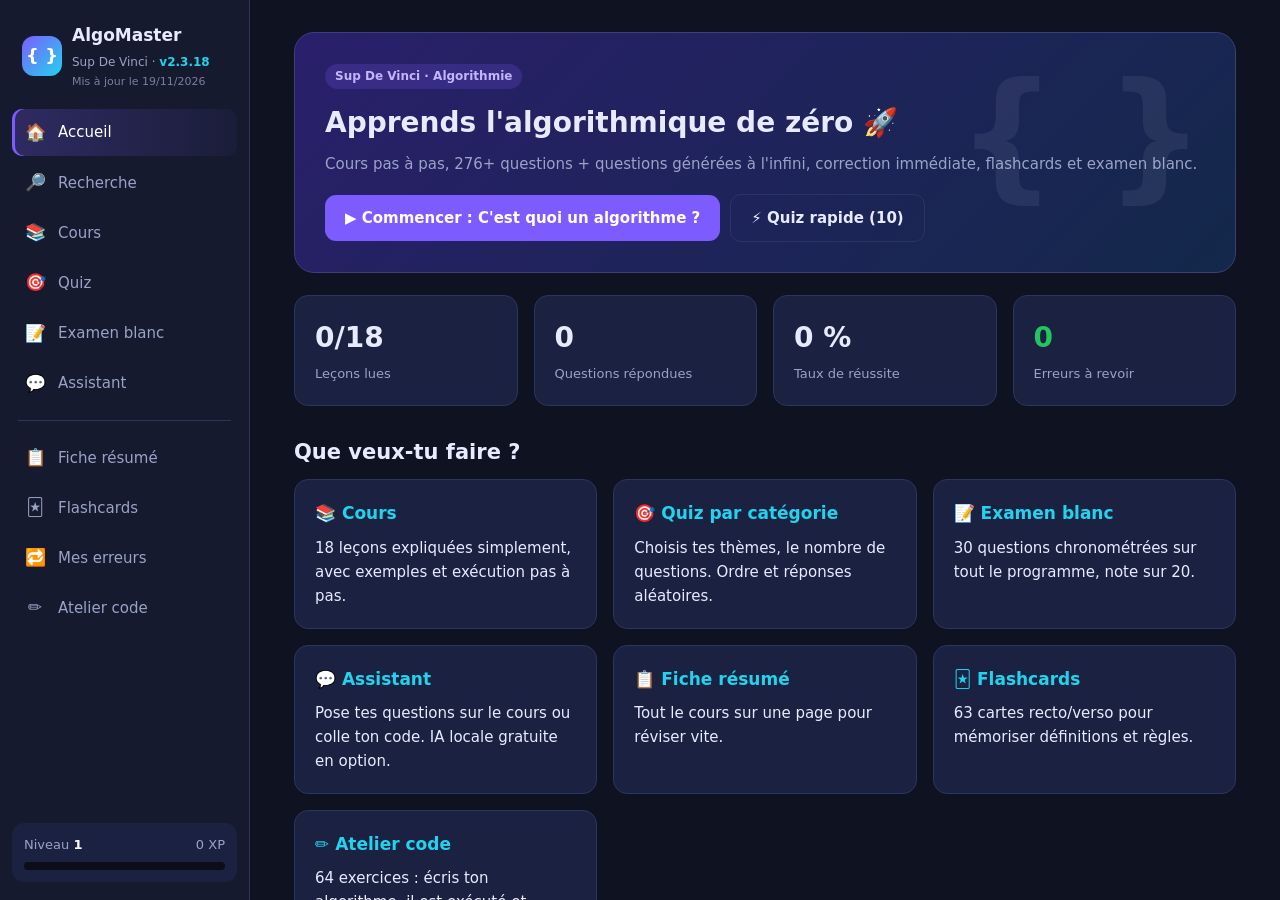
==== commit 1259e986: "Onglet Recherche dans tout le contenu - Cherche dans les leçons (jusqu'à la bonne partie), les exerc" ====
--- a/index.html
+++ b/index.html
@@ -288,12 +288,25 @@
 .app-ver{text-align:center;color:var(--mut);font-size:12px;margin:8px 0 0}
 .brand .logo{flex:none}
 .brand small{white-space:nowrap}
+
+/* Recherche */
+.search-in{width:100%;background:var(--bg2);border:2px solid var(--line);border-radius:14px;padding:14px 18px;color:var(--txt);font:17px "Segoe UI",system-ui,sans-serif;outline:none}
+.search-in:focus{border-color:var(--acc)}
+.res-list{display:flex;flex-direction:column;gap:8px}
+.res-item{all:unset;box-sizing:border-box;display:block;cursor:pointer;background:var(--card);border:1px solid var(--line);border-radius:12px;padding:12px 16px;min-width:0;overflow-wrap:anywhere}
+.res-item:hover,.res-item[open]{border-color:var(--acc)}
+.res-item summary{list-style:none}
+.res-item summary::-webkit-details-marker{display:none}
+.res-item b{display:block;color:var(--txt);margin-bottom:3px}
+.res-sn{display:block;color:var(--mut);font-size:14px}
+.res-ans{margin-top:10px;padding-top:10px;border-top:1px solid var(--line)}
+mark{background:rgba(34,211,238,.25);color:inherit;border-radius:3px;padding:0 1px}
 </style>
 </head>
 <body>
 <!--BODY-->
 <aside id="side">
-  <div class="brand"><div class="logo">{ }</div><div><b>AlgoMaster</b><small>Sup De Vinci · <span class="ver">v2.3.17</span></small><small class="upd">Mis à jour le 19/11/2026</small></div></div>
+  <div class="brand"><div class="logo">{ }</div><div><b>AlgoMaster</b><small>Sup De Vinci · <span class="ver">v2.3.18</span></small><small class="upd">Mis à jour le 19/11/2026</small></div></div>
   <nav class="nav" id="nav"></nav>
   <div class="side-foot" id="lvl"></div>
 </aside>
@@ -3041,7 +3054,8 @@
 ];
 
 ;
-// ================== ASSISTANT (chatbot) ==================
+// ================== ASSISTANT (chatbot) ET RECHERCHE ==================
+// Le même moteur de recherche (BM25 sur tout le contenu) sert la page Recherche et l'assistant.
 // Deux moteurs, tous deux gratuits et sans serveur :
 //  1. Assistant du cours (toujours actif) : recherche BM25 dans les leçons, la fiche, les flashcards
 //     et les corrections du quiz ; exécute aussi le pseudo-code collé dans le message.
@@ -3084,23 +3098,88 @@
     const good = q.t==="qcm"?q.ch[q.a]:q.t==="vf"?(q.a?"Vrai":"Faux"):q.a[0];
     add({kind:"quiz", title:q.q, html:`<p><b>${esc(good)}</b></p>${q.code?`<pre class="code">${esc(q.code)}</pre>`:""}<p>${q.e}</p>`, text:q.q+" "+good+" "+htmlText(q.e)}, 0.7);
   });
+  EXOS.forEach(e=>add({kind:"exo", title:e.t, html:"", text:e.q+" "+(e.spec||"")+" "+e.h.join(" "), exo:e.id}, 1.1));
   const df = {};
   kb.forEach(d=>{ new Set(d.t).forEach(w=>df[w]=(df[w]||0)+1); });
   CHAT.idf = w => Math.log(1 + (kb.length - (df[w]||0) + .5) / ((df[w]||0) + .5));
   CHAT.avgLen = kb.reduce((s,d)=>s+d.t.length,0)/kb.length;
+  CHAT.vocab = Object.keys(df);
   CHAT.kb = kb;
 }
-function search(query, n=5){
+// kinds : types de résultats acceptés (par défaut tous). Le dernier mot, s'il est en cours de frappe,
+// trouve aussi les mots qui commencent pareil (« bul » → « bulles »).
+function search(query, n=5, kinds=null){
   if(!CHAT.kb) buildKB();
   const qt = [...new Set(toks(query))];
   if(!qt.length) return [];
-  return CHAT.kb.map(d=>{
+  const last = PC.low(query).split(/[^a-z0-9]+/).filter(Boolean).pop() || "";
+  const extra = last.length >= 3 && !/\s$/.test(query) ? CHAT.vocab.filter(v=>v.startsWith(last) && !qt.includes(v)).slice(0,15) : [];
+  const parts = qt.length + (extra.length ? 1 : 0);
+  return CHAT.kb.filter(d=>!kinds || kinds.includes(d.kind)).map(d=>{
     const tf = {}; d.t.forEach(w=>tf[w]=(tf[w]||0)+1);
-    let s = 0;
-    for(const w of qt){ const f = tf[w]||0; if(f) s += CHAT.idf(w) * f*2.2 / (f + 1.2*(.25 + .75*d.t.length/CHAT.avgLen)); }
-    const cover = qt.filter(w=>d.tt.has(w)).length / qt.length; // bonus si la question correspond au titre
+    const bm = w => { const f = tf[w]||0; return f ? CHAT.idf(w) * f*2.2 / (f + 1.2*(.25 + .75*d.t.length/CHAT.avgLen)) : 0; };
+    let s = qt.reduce((a,w)=>a+bm(w),0) + extra.reduce((a,w)=>a+0.7*bm(w),0);
+    const cover = (qt.filter(w=>d.tt.has(w)).length + (extra.some(w=>d.tt.has(w))?1:0)) / parts; // bonus si la requête correspond au titre
     return {d, s: s*d.w*(1 + cover)};
   }).filter(r=>r.s>0).sort((a,b)=>b.s-a.s).slice(0,n);
+}
+
+// ---------- page Recherche ----------
+let SQ = "";
+const SEARCH_SUGG = ["tri à bulles","boucle infinie","MOD","récursivité","tableau","TantQue","PGCD","fonction"];
+const KIND = {lecon:["📚","Leçons"], exo:["✏️","Exercices de l'atelier"], fiche:["📋","Fiche résumé"], flash:["🃏","Flashcards"], quiz:["🎯","Questions du quiz"]};
+function searchPage(q){
+  if(typeof q === "string") SQ = q;
+  page(`<h1>🔎 Recherche</h1><p class="sub">Cherche dans les leçons, les exercices, la fiche, les flashcards et le quiz. Astuce : <span class="kbd">Ctrl</span> + <span class="kbd">K</span> ouvre la recherche depuis n'importe où.</p>
+  <input id="sq" class="search-in" type="search" placeholder="Ex : tri à bulles, boucle infinie, MOD, récursivité…" value="${esc(SQ)}" autocomplete="off" aria-label="Rechercher">
+  <div id="sres"></div>`);
+  const inp = $("#sq"); inp.focus(); inp.setSelectionRange(SQ.length, SQ.length);
+  inp.addEventListener("input", () => { SQ = inp.value; drawResults(); });
+  $("#sres").onclick = ev => {
+    const s = ev.target.closest("[data-s]"); if(s){ SQ = s.dataset.s; inp.value = SQ; drawResults(); return; }
+    const r = ev.target.closest("[data-go]"); if(!r) return;
+    const [k, a, b] = JSON.parse(r.dataset.go);
+    if(k==="lecon") openLesson(a, b); else if(k==="exo") go("exos", a); else if(k==="fiche") go("fiche");
+  };
+  drawResults();
+}
+// Ouvre une leçon et descend jusqu'à la partie trouvée
+function openLesson(id, section){
+  go("cours", id);
+  if(!section) return;
+  const h = [...document.querySelectorAll(".lesson h3")].find(x => x.textContent.trim() === section);
+  if(h) h.scrollIntoView({block:"start"});
+}
+// Extrait du texte autour du premier mot trouvé, mots de la recherche surlignés
+function snippet(text, words, len=170){
+  const L = PC.low(text);
+  let at = -1; for(const w of words){ const i = L.indexOf(w); if(i >= 0 && (at < 0 || i < at)) at = i; }
+  const start = Math.max(0, at - 50), part = text.slice(start, start + len), lp = PC.low(part);
+  let html = "", i = 0;
+  while(i < part.length){
+    const w = words.find(w => lp.startsWith(w, i));
+    if(w){ html += `<mark>${esc(part.slice(i, i + w.length))}</mark>`; i += w.length; } else { html += esc(part[i]); i++; }
+  }
+  return (start ? "… " : "") + html + (start + len < text.length ? " …" : "");
+}
+function drawResults(){
+  const box = $("#sres"); if(!box) return;
+  if(SQ.trim().length < 2){ box.innerHTML = `<p class="lbl" style="margin-top:16px">Recherches fréquentes :</p><div class="chips">${SEARCH_SUGG.map(s=>`<button class="chip" data-s="${esc(s)}">${esc(s)}</button>`).join("")}</div>`; return; }
+  const hits = search(SQ, 60);
+  const words = [...new Set(PC.low(SQ).split(/[^a-z0-9]+/).filter(w => w.length >= 3 && !STOP.has(w)))];
+  if(!hits.length){ box.innerHTML = `<div class="empty"><b>🤷</b>Aucun résultat pour « ${esc(SQ)} ». Essaie un autre mot, ou pose la question à l'<a onclick="go('chat')">Assistant</a>.</div>`; return; }
+  const limit = {lecon:6, exo:6, fiche:3, flash:4, quiz:5};
+  box.innerHTML = `<p class="lbl" style="margin:14px 0 4px">${hits.length >= 60 ? "Plus de 60" : hits.length} résultat(s)</p>` + Object.keys(KIND).map(k => {
+    const list = hits.filter(h => h.d.kind === k).slice(0, limit[k]); if(!list.length) return "";
+    return `<h2>${KIND[k][0]} ${KIND[k][1]}</h2><div class="res-list">${list.map(({d}) => {
+      const sec = d.title.split(" — ")[1];
+      const target = k==="lecon" ? ["lecon", d.lesson, sec] : k==="exo" ? ["exo", d.exo] : k==="fiche" ? ["fiche"] : null;
+      const head = `<b>${snippet(d.title, words, 200)}</b><span class="res-sn">${snippet(d.text, words)}</span>`;
+      return target ? `<button class="res-item" data-go="${esc(JSON.stringify(target))}">${head}</button>`
+        : `<details class="res-item"><summary>${head}</summary><div class="res-ans">${d.html}</div></details>`;
+    }).join("")}</div>`;
+  }).join("");
+  enhance();
 }
 
 // ---------- pseudo-code collé dans le message ----------
@@ -3245,7 +3324,7 @@
   const code = looksLikeCode(text);
   const small = !code && SMALL.some(([re])=>re.test(text)); // salutations : réponse directe, sans l'IA
   const u = {role:"user", text, code, plain:text}; CHAT.log.push(u); drawMsg(u);
-  const hits = search(code ? text.replace(/[←<\-"]/g," ") : text);
+  const hits = search(code ? text.replace(/[←<\-"]/g," ") : text, 5, ["lecon","fiche","flash","quiz"]); // l'assistant répond avec le cours, pas les exercices
   const run = code ? runSnippet(text) : null;
   const bot = {role:"assistant", html:""}; CHAT.log.push(bot);
   const el = drawMsg(bot);
@@ -3280,7 +3359,7 @@
 
 // ================== UTILS ==================
 const $ = s => document.querySelector(s);
-const esc = s => String(s).replace(/&/g,"&amp;").replace(/</g,"&lt;").replace(/>/g,"&gt;");
+const esc = s => String(s).replace(/&/g,"&amp;").replace(/</g,"&lt;").replace(/>/g,"&gt;").replace(/"/g,"&quot;"); // sûr aussi dans les attributs
 const shuffle = a => { a=[...a]; for(let i=a.length-1;i>0;i--){const j=Math.floor(Math.random()*(i+1)); [a[i],a[j]]=[a[j],a[i]];} return a; };
 const norm = s => String(s).trim().toLowerCase().replace(/\s+/g,"").replace(",",".").replace(/€$/,"");
 const qkey = q => q.c + "|" + q.q + "|" + (q.code||"");
@@ -3304,7 +3383,7 @@
 
 // ================== NAV ==================
 const NAV = [
-  ["home","🏠","Accueil"],["cours","📚","Cours"],["quiz","🎯","Quiz"],["exam","📝","Examen blanc"],["chat","💬","Assistant"],
+  ["home","🏠","Accueil"],["search","🔎","Recherche"],["cours","📚","Cours"],["quiz","🎯","Quiz"],["exam","📝","Examen blanc"],["chat","💬","Assistant"],
   ["sep"],["fiche","📋","Fiche résumé"],["flash","🃏","Flashcards"],["errors","🔁","Mes erreurs"],["exos","✏️","Atelier code"],
 ];
 let view = "home", stopTimer = null;
@@ -3318,7 +3397,7 @@
   if(stopTimer){ stopTimer(); stopTimer=null; }
   view = v; renderSide();
   const m = $("#main"); m.scrollTop = 0; window.scrollTo(0,0);
-  ({home, cours, quiz:quizSetup, exam:examIntro, chat, fiche, flash, errors, exos})[v](arg);
+  ({home, search:searchPage, cours, quiz:quizSetup, exam:examIntro, chat, fiche, flash, errors, exos})[v](arg);
 }
 const page = html => { $("#main").innerHTML = `<div class="wrap">${html}</div>`; enhance(); };
 function enhance(){
@@ -3362,7 +3441,7 @@
   <div class="card">${bars}${S.answered?"":`<p class="sub" style="margin:10px 0 0">Réponds à des quiz pour voir ta progression ici.</p>`}</div>
   ${S.exams.length?`<h2>Tes examens blancs</h2><div class="card">${S.exams.slice(-8).reverse().map(e=>`<div class="catbar"><span>${e.date}</span><div class="bar"><i style="width:${e.note*5}%"></i></div><em>${e.note}/20</em></div>`).join("")}</div>`:""}
   <p class="sub" style="margin-top:30px;text-align:center"><button class="btn ghost sm" onclick="resetAll()">Réinitialiser ma progression</button></p>
-  <p class="app-ver">AlgoMaster v2.3.17 · mis à jour le 19/11/2026</p>`);
+  <p class="app-ver">AlgoMaster v2.3.18 · mis à jour le 19/11/2026</p>`);
 }
 function resetAll(){ ask("Effacer toute ta progression (XP, stats, erreurs, leçons lues) ?", ()=>{ S=DEF(); save(); go("home"); }, "Tout effacer"); }
 // Fenêtre de confirmation intégrée (confirm() est bloqué dans certaines vues, dont la page publiée)
@@ -3812,6 +3891,7 @@
 
 // ================== CLAVIER ==================
 document.addEventListener("keydown", e=>{
+  if((e.ctrlKey||e.metaKey) && e.key.toLowerCase()==="k"){ e.preventDefault(); go("search"); return; }
   if(view==="flash" && FL && FL.deck.length){
     if(e.key===" "){ e.preventDefault(); $("#fc")?.classList.toggle("flip"); }
     if(e.key==="1") flAns(false); if(e.key==="2") flAns(true);
